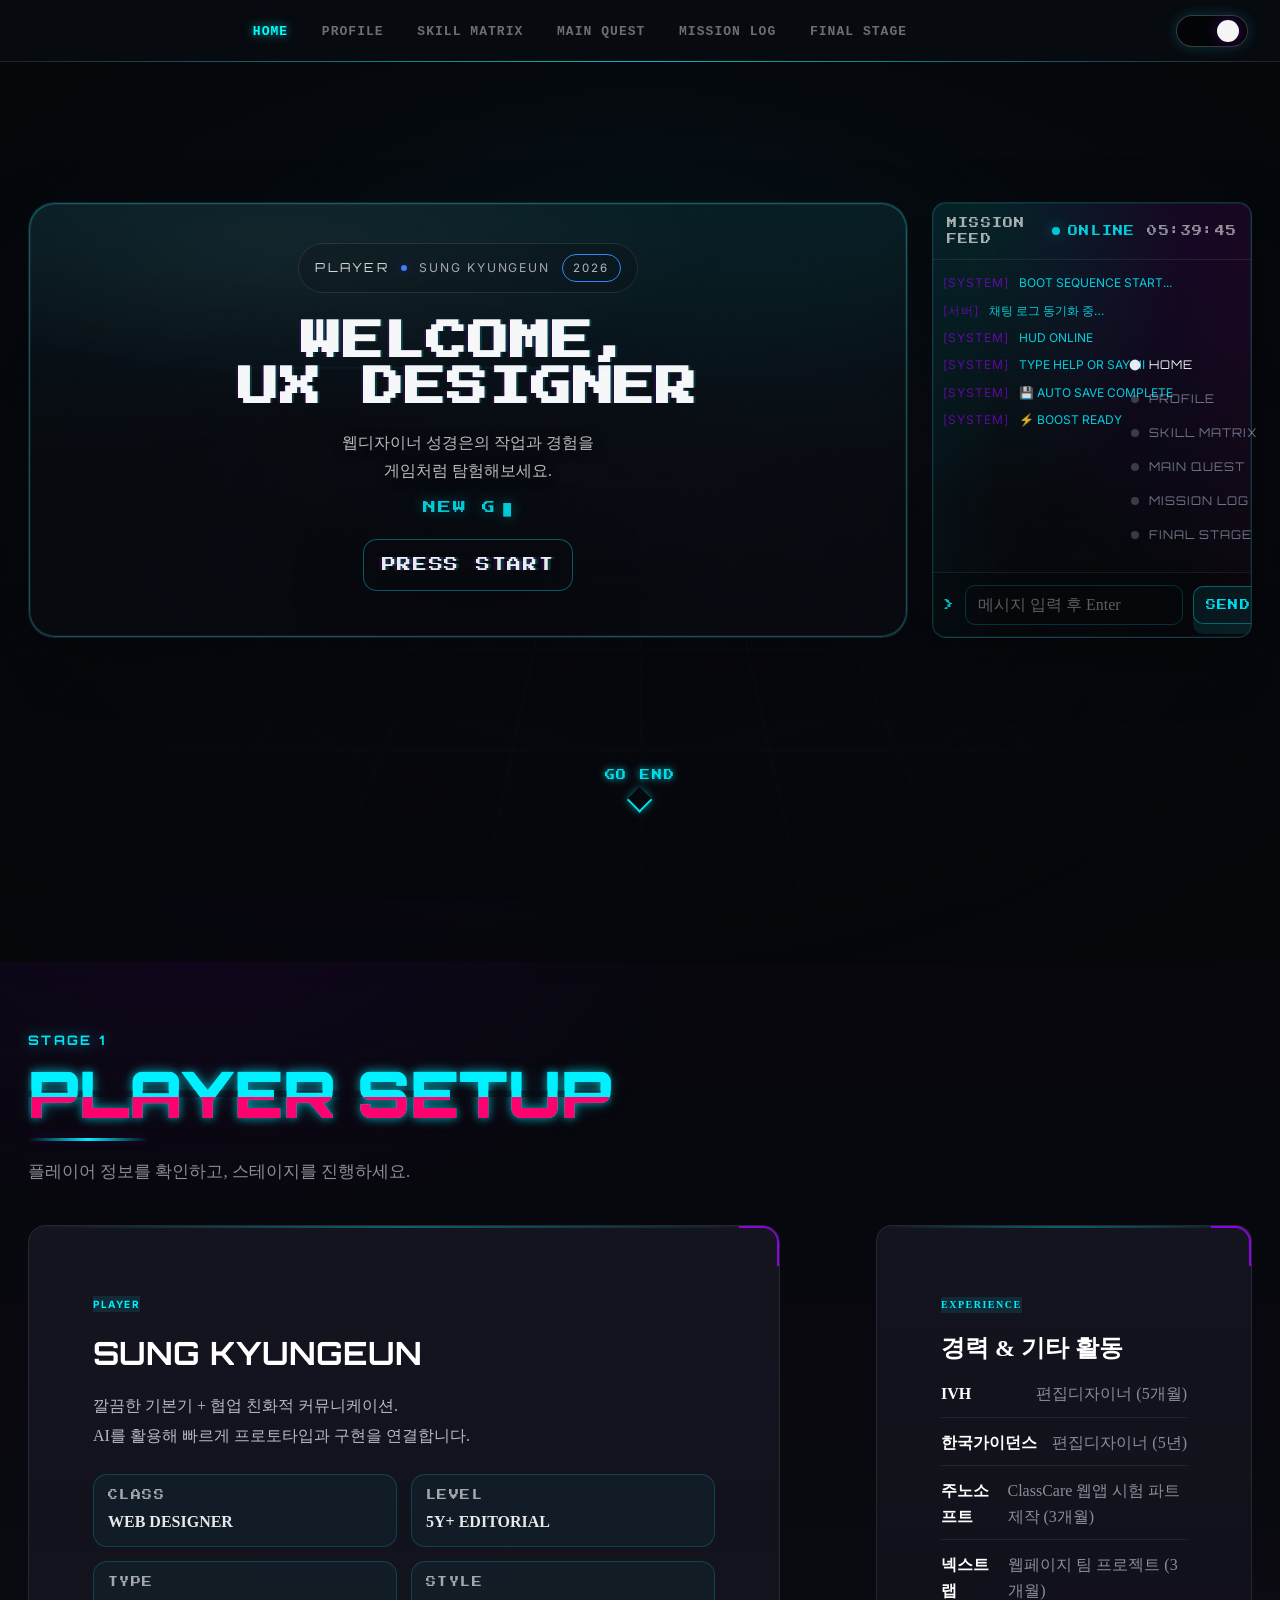
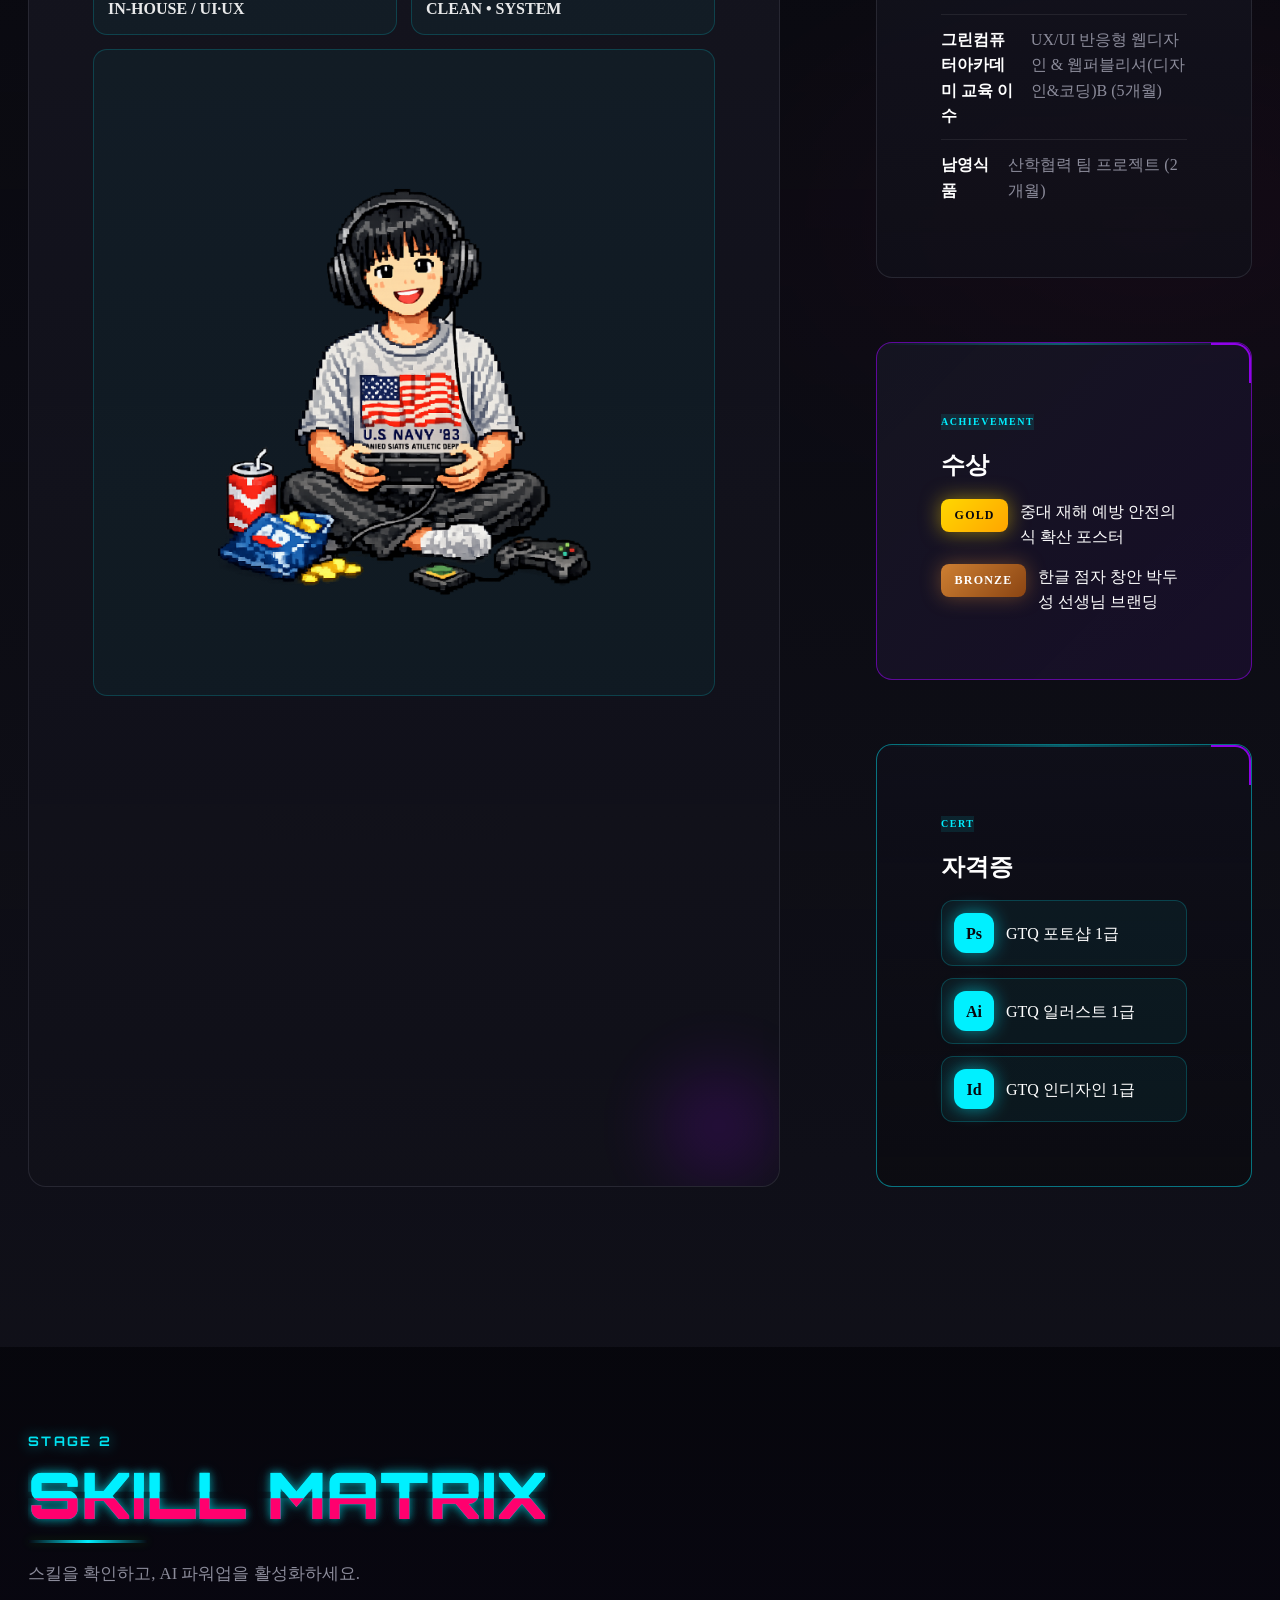
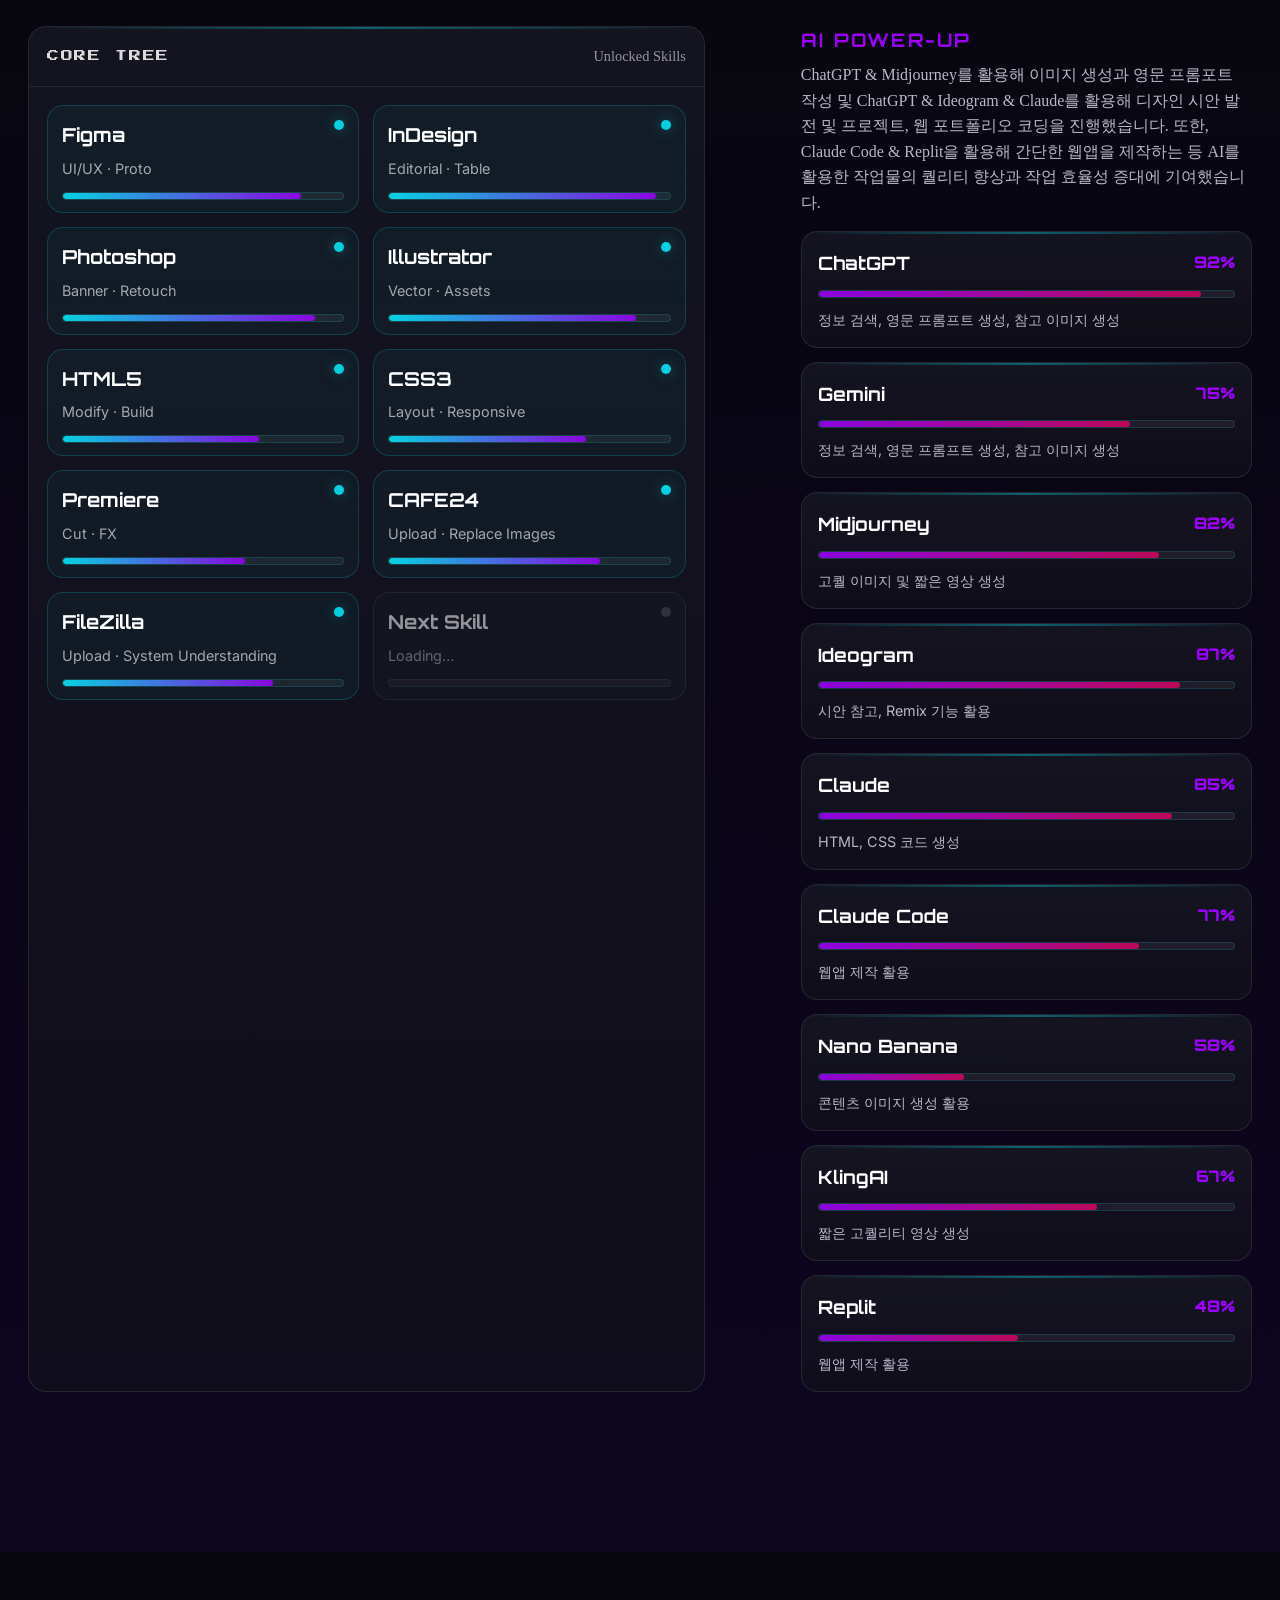
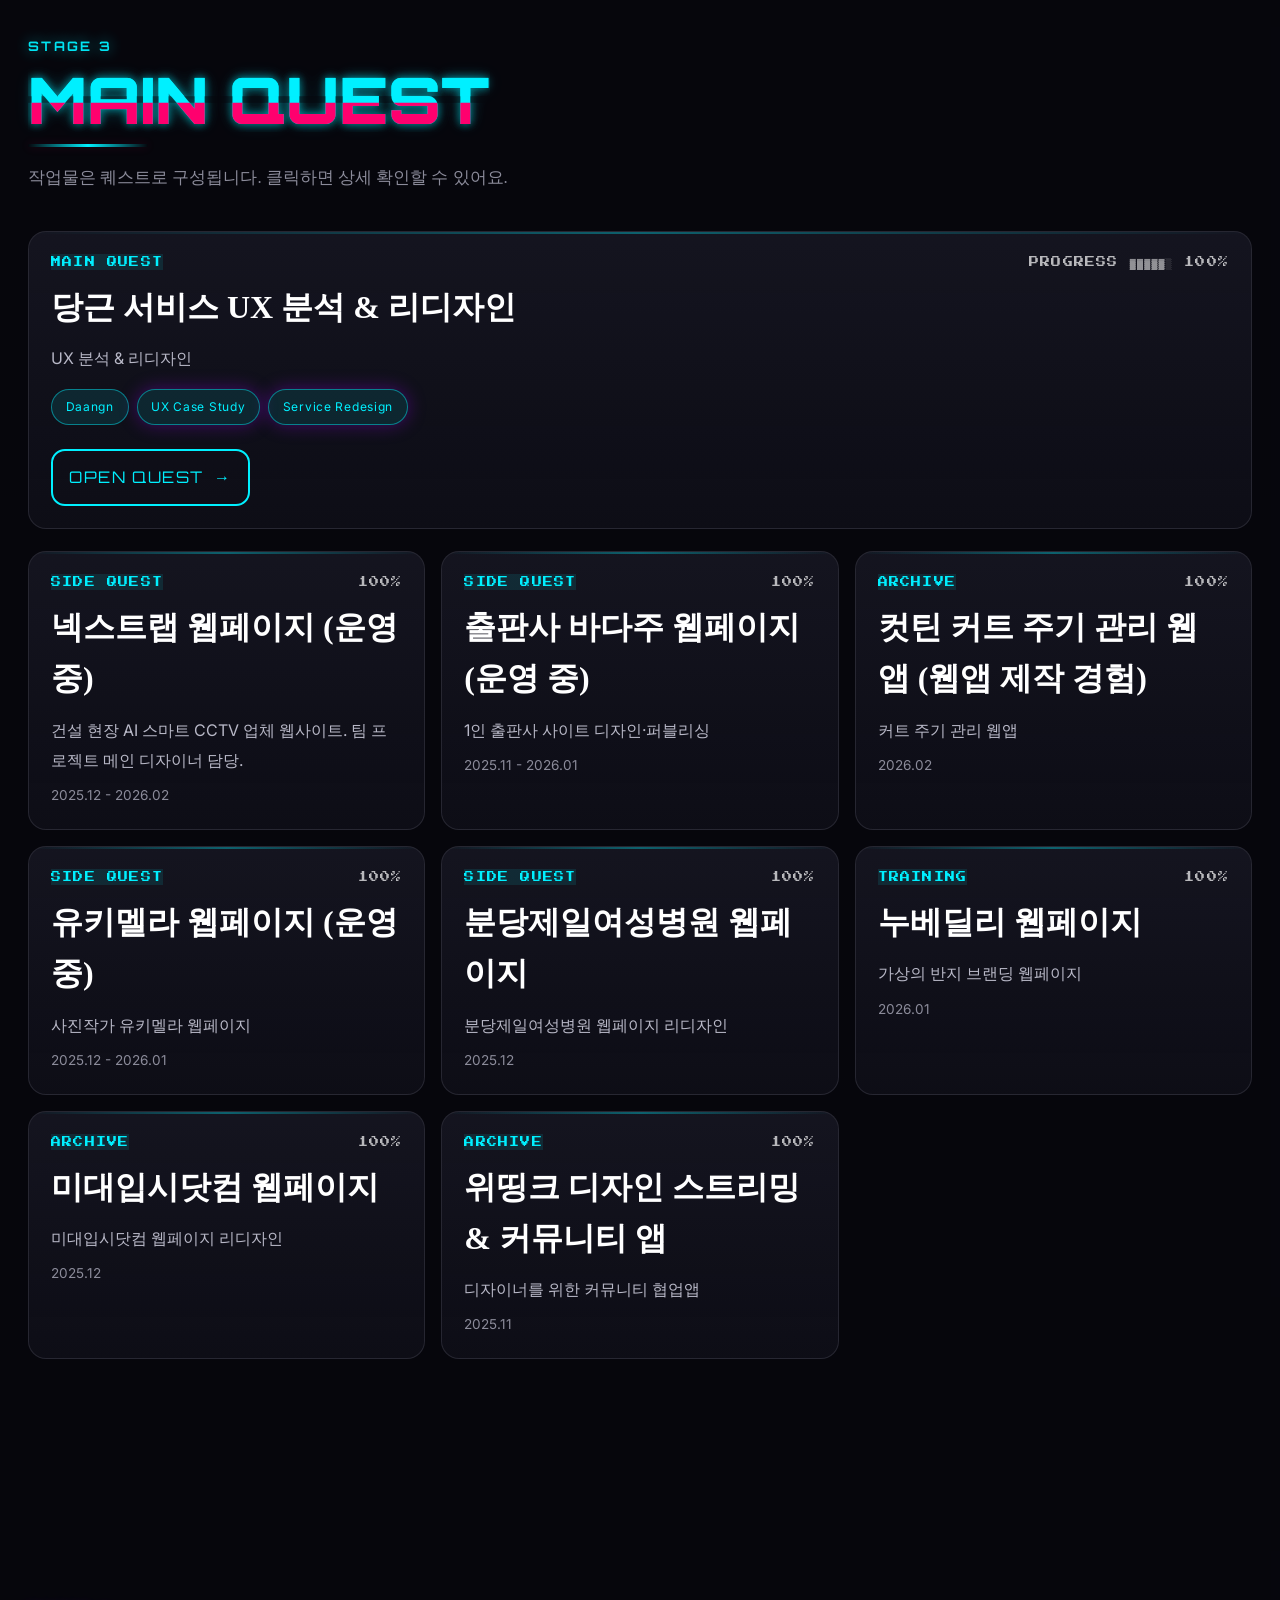
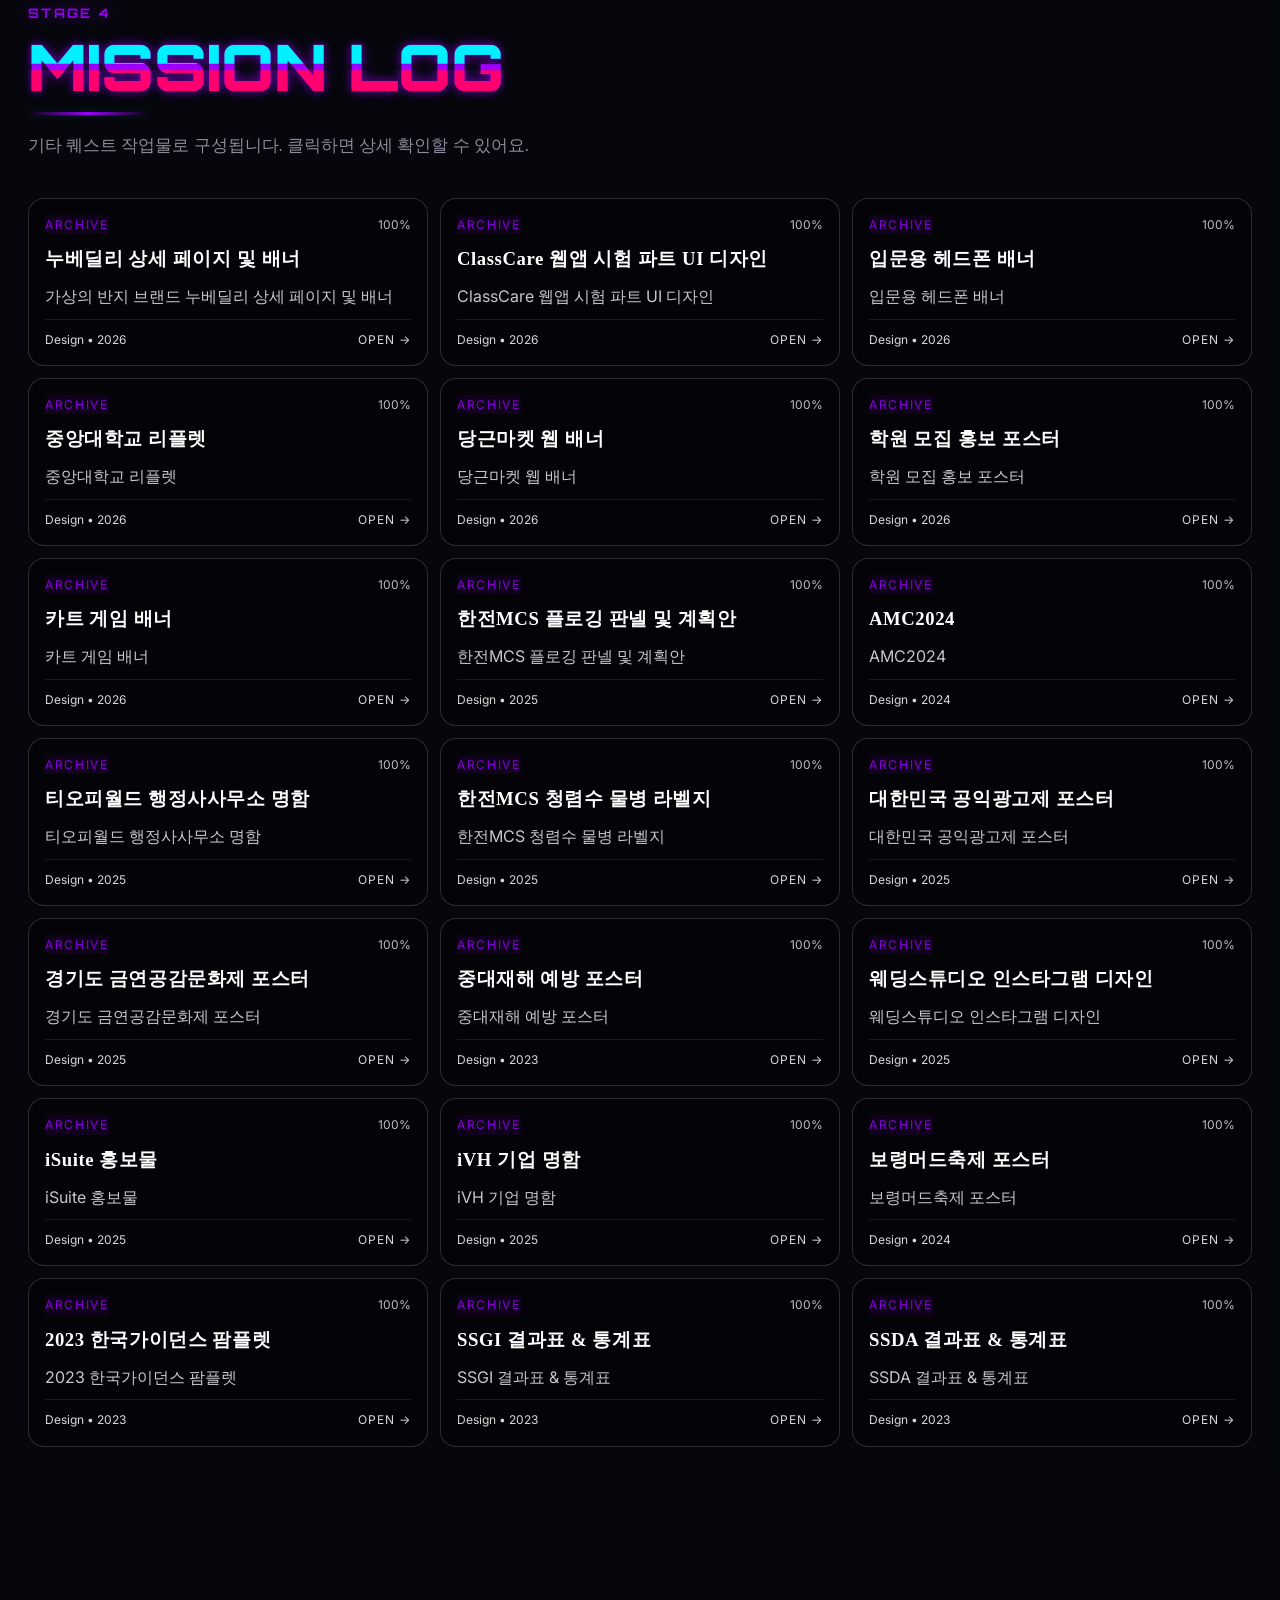
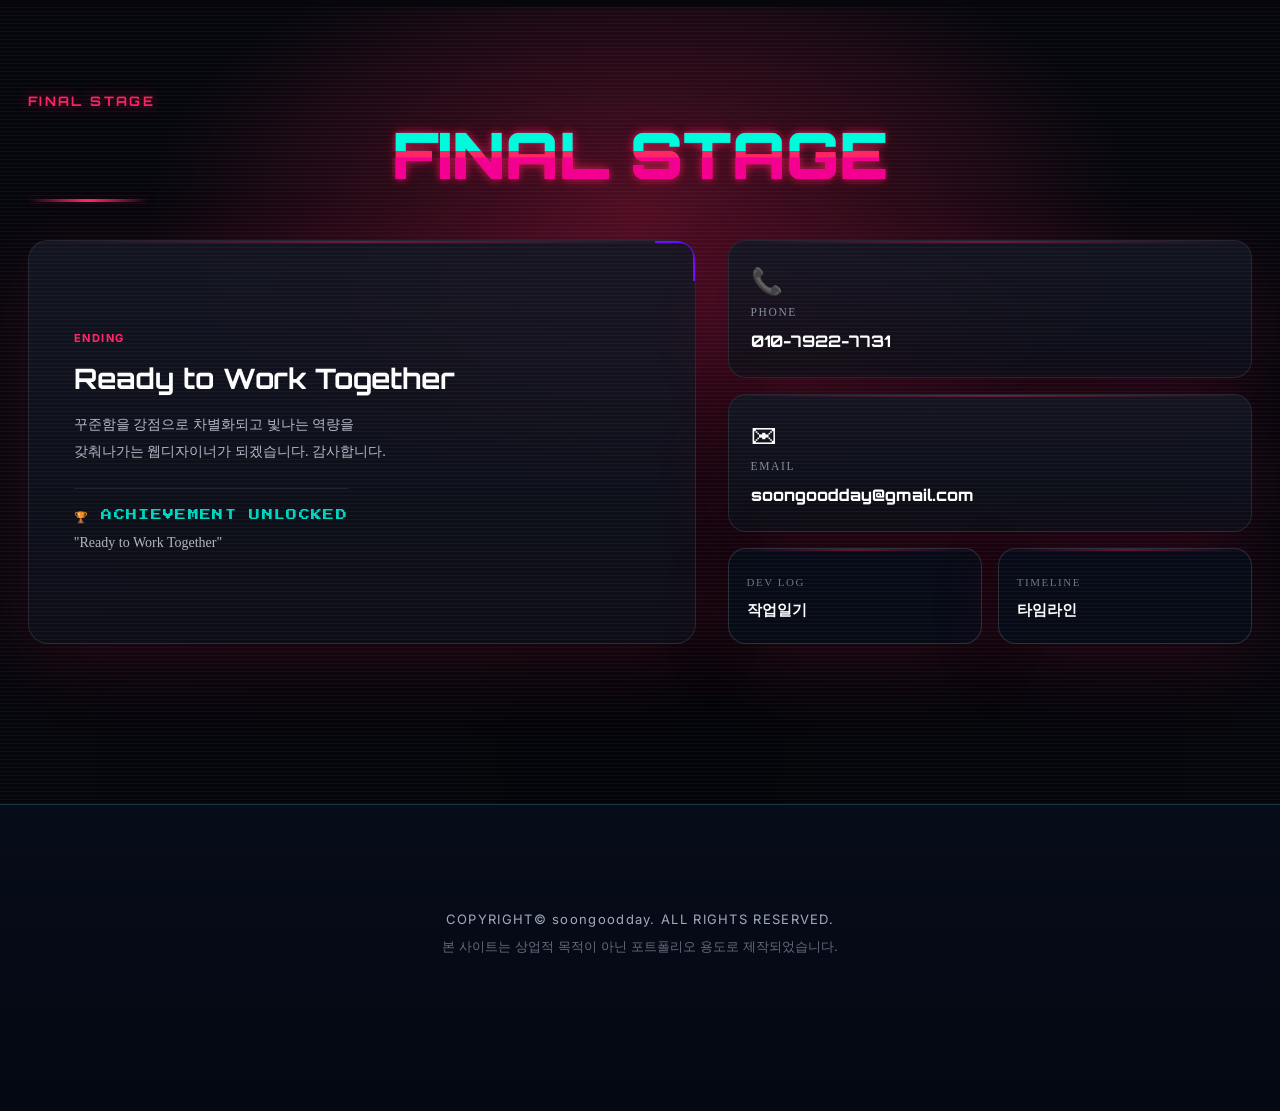
==== index-dark.html @ 9c654f24 "당근" ====
<!DOCTYPE html>
<html lang="ko">

<head>
  <meta charset="UTF-8" />
  <meta name="viewport" content="width=device-width, initial-scale=1.0, maximum-scale=1.0">
  <title>Sung Kyungeun - Portfolio Game</title>

  <link rel="preconnect" href="https://fonts.googleapis.com" />
  <link rel="preconnect" href="https://fonts.gstatic.com" crossorigin />
  <link
    href="https://fonts.googleapis.com/css2?family=Orbitron:wght@400;500;600;700;800;900&family=Inter:wght@300;400;500;600;700;800&display=swap"
    rel="stylesheet" />
  <link href="https://fonts.googleapis.com/css2?family=Press+Start+2P&display=swap" rel="stylesheet" />

  <link rel="stylesheet" href="css/font.css">
  <link rel="stylesheet" href="css/style-dark.css" />
</head>

<body>
  <!-- Parallax Stars (background) -->
  <div class="bg-parallax" aria-hidden="true">
    <span class="bg-layer l1"></span>
    <span class="bg-layer l2"></span>
    <span class="bg-layer l3"></span>
  </div>

  <!-- mouse follower -->
  <div id="fxFollower" aria-hidden="true"><img src="images/mouse_pointer.png"></div>

  <!-- FX Layers -->
  <div class="fx" aria-hidden="true">
    <div class="grid-background">
      <div class="grid-lines"></div>
    </div>
    <div class="fx-noise"></div>
    <div class="fx-cursor-glow" id="cursorGlow"></div>
  </div>

  <header class="header">
    <nav class="main-nav" aria-label="주요 메뉴">

      <div class="nav-container">
        <a class="nav-logo" href="#hero" aria-label="홈으로">
        </a>

        <ul class="nav-menu">
          <!-- ✅ LEFT: HOME~FINAL 묶음 -->
          <li class="nav-links">
            <a href="#hero">HOME</a>
            <a href="#stage1">PROFILE</a>
            <a href="#stage2">SKILL MATRIX</a>
            <a href="#stage3">MAIN QUEST</a>
            <a href="#stage4">MISSION LOG</a>
            <a href="#final">FINAL STAGE</a>
          </li>

          <!-- ✅ RIGHT: 토글 + CTA -->
          <li class="nav-item nav-actions">
            <div class="theme-toggle" id="themeToggleWrap" aria-label="테마 전환">
              <button class="theme-switch" id="themeSwitch" type="button" role="switch" aria-checked="false"
                aria-label="라이트 / 다크 테마 전환">
                <span class="theme-icon theme-icon--sun" aria-hidden="true">☀</span>
                <span class="theme-icon theme-icon--moon" aria-hidden="true">☾</span>
                <span class="theme-thumb" aria-hidden="true"></span>
              </button>
            </div>
          </li>
        </ul>

        <!-- <button class="nav-cta" type="button" id="navCta">START QUEST</button> -->

        <!-- ✅ ADD: hamburger -->
        <button class="nav-burger" type="button" id="navBurger" aria-label="메뉴 열기" aria-expanded="false">
          <span></span><span></span><span></span>
        </button>
      </div>

      <!-- ✅ ADD: mobile panel -->
      <div class="nav-panel" id="navPanel" aria-hidden="true">
        <div class="nav-panel-head">
          <!-- <span class="panel-title">MINIMAP</span> -->
          <!-- <button class="panel-close" type="button" id="navPanelClose" aria-label="메뉴 닫기">×</button> -->
        </div>

        <div class="nav-panel-body">
          <!-- <p class="panel-hint">> TAP TO JUMP</p> -->

          <!-- ✅ ADD: 모바일 패널 액션(토글 + CTA) -->
          <div class="panel-actions" aria-label="빠른 설정">
            <div class="panel-theme">
              <span class="panel-actions-label">THEME</span>

              <!-- ✅ 모바일용 토글(같은 구조, id만 다르게) -->
              <button class="theme-switch" id="themeSwitchMobile" type="button" role="switch" aria-checked="false"
                aria-label="라이트 / 다크 테마 전환">
                <span class="theme-icon theme-icon--sun" aria-hidden="true">☀</span>
                <span class="theme-icon theme-icon--moon" aria-hidden="true">☾</span>
                <span class="theme-thumb" aria-hidden="true"></span>
              </button>
            </div>
          </div>

          <a class="panel-link" href="#hero">HOME</a>
          <a class="panel-link" href="#stage1">PROFILE</a>
          <a class="panel-link" href="#stage2">SKILL MATRIX</a>
          <a class="panel-link" href="#stage3">MAIN QUEST</a>
          <a class="panel-link" href="#stage4">MISSION LOG</a>
          <a class="panel-link panel-final" href="#final">FINAL STAGE</a>
        </div>
      </div>

      <div class="nav-panel-backdrop" id="navPanelBackdrop" aria-hidden="true"></div>

    </nav>
  </header>

  <main>
    <section id="hero" class="hero">

      <!-- ✅ SIDE LAYOUT -->
      <div class="hero-layout">

        <!-- LEFT : MAIN HERO CARD -->
        <div class="hero-container drop-section" data-tilt data-tilt-strength="15">

          <div class="hero-badge badge-sign">
            <span class="sign-name">PLAYER</span>
            <span class="sign-dot"></span>
            <span class="sign-role">SUNG KYUNGEUN</span>
            <span class="sign-year">2026</span>

          </div>

          <h1 class="hero-title">
            <span class="title-row">
              <!-- <span class="title-meta">PORTFOLIO</span> -->
              <span class="title-pixel" data-text="WELCOME,">WELCOME,</span>
            </span>
            <span class="title-row">
              <!-- <span class="title-meta">MODE</span> -->
              <span class="title-pixel" data-text="UX DESIGNER">UX DESIGNER</span>
            </span>
          </h1>

          <p class="hero-description">
            웹디자이너 성경은의 작업과 경험을<br>
            게임처럼 탐험해보세요.
          </p>

          <p class="hero-typing">
            <span id="typingText"></span><span class="typing-caret">█</span>
          </p>

          <div class="hero-cta">
            <button class="press-start" id="pressStartBtn" type="button">
              <span class="ps-text">PRESS START</span>
              <!-- <span class="ps-sub">스테이지 입장</span> -->
            </button>
          </div>
        </div>

        <div class="hero-arena" aria-hidden="true">
          <img src="images/arena.png" alt="" draggable="false" />
        </div>

        <!-- RIGHT : SYSTEM LOG HUD -->
        <div class="hero-hud">

          <div class="hud-top">
            <span class="hud-label">MISSION FEED</span>
            <span class="hud-status"><i class="dot"></i> ONLINE</span>
            <span class="hud-time" id="hudTime">00:00:00</span>
          </div>

          <div class="hud-window">

            <div class="hud-lines" id="hudLines" aria-live="polite">
              <!-- <div class="hud-caret" id="hudCaret" aria-hidden="true"></div> -->
            </div>

            <!-- ✅ NEW MESSAGES 칩 (추가) -->
            <button class="hud-newmsg" id="newMessagesBtn" type="button" aria-label="새 메시지로 이동">
              <span class="hud-newmsg-icon">⬇</span>
              <span class="hud-newmsg-text">NEW MESSAGES</span>
              <span class="hud-newmsg-count" id="newMsgCount">1</span>
            </button>

            <!-- ✅ 입력창 -->
            <form class="hud-input" id="hudForm" autocomplete="off">
              <span class="hud-prompt">></span>
              <input id="hudInput" type="text" placeholder="메시지 입력 후 Enter" />
              <button type="submit" class="hud-send">SEND</button>
            </form>
          </div>
        </div>

        <!-- ✅ Joystick Pixel Object (hero-container 바깥 / hero-layout 안) -->
        <div class="hero-joystick" aria-hidden="true">
          <img src="images/joystick.png" alt="" draggable="false" />
        </div>
      </div>

      <div class="scroll-down">
        <span class="scroll-text">GO END</span>
        <span class="scroll-arrow"></span>
      </div>
    </section>

    <!-- STAGE 1 : CHARACTER SELECT -->
    <section id="stage1" class="stage stage-character">
      <div class="section-number" aria-hidden="true">STAGE 1</div>

      <header class="section-header">
        <h2 class="section-title glitch" data-text="PLAYER SETUP">PLAYER SETUP</h2>
        <div class="title-line"></div>
        <p class="section-subtitle">플레이어 정보를 확인하고, 스테이지를 진행하세요.</p>
      </header>

      <div class="character-layout">
        <article class="character-card drop-section" data-tilt data-tilt-strength="10" data-drop-delay="120">
          <div class="card-corner"></div>
          <span class="card-tag">PLAYER</span>

          <h3 class="card-title">SUNG KYUNGEUN</h3>
          <p class="card-desc">
            깔끔한 기본기 + 협업 친화적 커뮤니케이션.<br />
            AI를 활용해 빠르게 프로토타입과 구현을 연결합니다.
          </p>

          <div class="stat-grid">
            <div class="stat">
              <span class="stat-k">CLASS</span>
              <span class="stat-v">WEB DESIGNER</span>
            </div>
            <div class="stat">
              <span class="stat-k">LEVEL</span>
              <span class="stat-v">5Y+ EDITORIAL</span>
            </div>
            <div class="stat">
              <span class="stat-k">TYPE</span>
              <span class="stat-v">IN-HOUSE / UI·UX</span>
            </div>
            <div class="stat">
              <span class="stat-k">STYLE</span>
              <span class="stat-v">CLEAN • SYSTEM</span>
            </div>
            <div class="stat stat2">
              <img src="images/profile.png" alt="">
            </div>
          </div>

          <div class="card-accent"></div>
        </article>

        <aside class="side-panels">
          <div class="panel drop-section" data-tilt data-tilt-strength="8">
            <div class="card-corner"></div>
            <span class="card-tag">EXPERIENCE</span>
            <h3>경력 & 기타 활동</h3>
            <ul class="list">
              <li><b>IVH</b><span>편집디자이너 (5개월)</span></li>
              <li><b>한국가이던스</b><span>편집디자이너 (5년)</span></li>
              <li><b>주노소프트</b><span>ClassCare 웹앱 시험 파트 제작 (3개월)</span></li>
              <li><b>넥스트랩</b><span>웹페이지 팀 프로젝트 (3개월)</span></li>
              <!-- <li class="total"><b>TOTAL</b><span>5년 5개월</span></li> -->
              <li><b>그린컴퓨터아카데미 교육 이수</b><span>UX/UI 반응형 웹디자인 & 웹퍼블리셔(디자인&코딩)B (5개월)</span></li>
              <li><b>남영식품</b><span>산학협력 팀 프로젝트 (2개월)</span></li>
            </ul>
          </div>

          <div class="panel accent drop-section" data-tilt data-tilt-strength="8">
            <div class="card-corner"></div>
            <span class="card-tag">ACHIEVEMENT</span>
            <h3>수상</h3>
            <ul class="badge-list">
              <li><span class="badge gold">GOLD</span><span>중대 재해 예방 안전의식 확산 포스터</span></li>
              <li><span class="badge bronze">BRONZE</span><span>한글 점자 창안 박두성 선생님 브랜딩</span></li>
            </ul>
          </div>

          <div class="panel dark drop-section" data-tilt data-tilt-strength="8">
            <div class="card-corner"></div>
            <span class="card-tag">CERT</span>
            <h3>자격증</h3>
            <div class="certs">
              <div class="cert"><span class="cert-icon">Ps</span><span>GTQ 포토샵 1급</span></div>
              <div class="cert"><span class="cert-icon">Ai</span><span>GTQ 일러스트 1급</span></div>
              <div class="cert"><span class="cert-icon">Id</span><span>GTQ 인디자인 1급</span></div>
            </div>
          </div>
        </aside>
      </div>
    </section>

    <!-- STAGE 2 : SKILL TREE + AI POWER-UP -->
    <section id="stage2" class="stage stage-skills">
      <div class="section-number" aria-hidden="true">STAGE 2</div>

      <header class="section-header">
        <h2 class="section-title glitch" data-text="SKILL MATRIX">SKILL MATRIX</h2>
        <div class="title-line"></div>
        <p class="section-subtitle">스킬을 확인하고, AI 파워업을 활성화하세요.</p>
      </header>

      <div class="skilltree-layout">
        <div class="tree drop-section" data-tilt data-tilt-strength="8">
          <div class="tree-header">
            <span class="tree-title">CORE TREE</span>
            <span class="tree-sub">Unlocked Skills</span>
          </div>

          <div class="tree-grid">
            <div class="node active" data-skill="85">
              <div class="node-dot"></div>
              <div class="node-body">
                <b>Figma</b>
                <span>UI/UX · Proto</span>
                <div class="bar"><i class="fill" data-skill="85"></i></div>
              </div>
            </div>

            <div class="node active" data-skill="95">
              <div class="node-dot"></div>
              <div class="node-body">
                <b>InDesign</b>
                <span>Editorial · Table</span>
                <div class="bar"><i class="fill" data-skill="95"></i></div>
              </div>
            </div>

            <div class="node active" data-skill="90">
              <div class="node-dot"></div>
              <div class="node-body">
                <b>Photoshop</b>
                <span>Banner · Retouch</span>
                <div class="bar"><i class="fill" data-skill="90"></i></div>
              </div>
            </div>

            <div class="node active" data-skill="88">
              <div class="node-dot"></div>
              <div class="node-body">
                <b>Illustrator</b>
                <span>Vector · Assets</span>
                <div class="bar"><i class="fill" data-skill="88"></i></div>
              </div>
            </div>

            <div class="node active" data-skill="70">
              <div class="node-dot"></div>
              <div class="node-body">
                <b>HTML5</b>
                <span>Modify · Build</span>
                <div class="bar"><i class="fill" data-skill="70"></i></div>
              </div>
            </div>

            <div class="node active" data-skill="70">
              <div class="node-dot"></div>
              <div class="node-body">
                <b>CSS3</b>
                <span>Layout · Responsive</span>
                <div class="bar"><i class="fill" data-skill="70"></i></div>
              </div>
            </div>

            <div class="node active" data-skill="65">
              <div class="node-dot"></div>
              <div class="node-body">
                <b>Premiere</b>
                <span>Cut · FX</span>
                <div class="bar"><i class="fill" data-skill="65"></i></div>
              </div>
            </div>

            <div class="node active" data-skill="75">
              <div class="node-dot"></div>
              <div class="node-body">
                <b>CAFE24</b>
                <span>Upload · Replace Images</span>
                <div class="bar"><i class="fill" data-skill="75"></i></div>
              </div>
            </div>

            <div class="node active" data-skill="75">
              <div class="node-dot"></div>
              <div class="node-body">
                <b>FileZilla</b>
                <span>Upload · System Understanding</span>
                <div class="bar"><i class="fill" data-skill="75"></i></div>
              </div>
            </div>

            <div class="node locked">
              <div class="node-dot"></div>
              <div class="node-body">
                <b>Next Skill</b>
                <span>Loading…</span>
                <div class="bar"><i class="fill" data-skill="0"></i></div>
              </div>
            </div>
          </div>
        </div>

        <div class="powerup">
          <div class="powerup-head">
            <h3 class="powerup-title">AI POWER-UP</h3>
            <p class="powerup-desc">ChatGPT & Midjourney를 활용해 이미지 생성과 영문 프롬포트 작성 및 ChatGPT & Ideogram & Claude를 활용해 디자인
              시안 발전 및 프로젝트, 웹 포트폴리오 코딩을 진행했습니다. 또한, Claude Code & Replit을 활용해 간단한 웹앱을 제작하는 등 AI를 활용한 작업물의 퀄리티 향상과 작업 효율성
              증대에 기여했습니다.</p>
          </div>

          <div class="power-grid">
            <div class="power-card drop-section" data-tilt data-tilt-strength="8">
              <div class="power-top"><b>ChatGPT</b><span class="pct">92%</span></div>
              <div class="bar"><i class="fill ai" data-ai="92"></i></div>
              <p>정보 검색, 영문 프롬프트 생성, 참고 이미지 생성</p>
            </div>

            <div class="power-grid">
              <div class="power-card drop-section" data-tilt data-tilt-strength="8">
                <div class="power-top"><b>Gemini</b><span class="pct">75%</span></div>
                <div class="bar"><i class="fill ai" data-ai="75"></i></div>
                <p>정보 검색, 영문 프롬프트 생성, 참고 이미지 생성</p>
              </div>

              <div class="power-card drop-section" data-tilt data-tilt-strength="8">
                <div class="power-top"><b>Midjourney</b><span class="pct">82%</span></div>
                <div class="bar"><i class="fill ai" data-ai="82"></i></div>
                <p>고퀄 이미지 및 짧은 영상 생성</p>
              </div>

              <div class="power-card drop-section" data-tilt data-tilt-strength="8">
                <div class="power-top"><b>Ideogram</b><span class="pct">87%</span></div>
                <div class="bar"><i class="fill ai" data-ai="87"></i></div>
                <p>시안 참고, Remix 기능 활용</p>
              </div>

              <div class="power-card drop-section" data-tilt data-tilt-strength="8">
                <div class="power-top"><b>Claude</b><span class="pct">85%</span></div>
                <div class="bar"><i class="fill ai" data-ai="85"></i></div>
                <p>HTML, CSS 코드 생성</p>
              </div>

              <div class="power-card drop-section" data-tilt data-tilt-strength="8">
                <div class="power-top"><b>Claude Code</b><span class="pct">77%</span></div>
                <div class="bar"><i class="fill ai" data-ai="77"></i></div>
                <p>웹앱 제작 활용</p>
              </div>

              <div class="power-card drop-section" data-tilt data-tilt-strength="8">
                <div class="power-top"><b>Nano Banana</b><span class="pct">58%</span></div>
                <div class="bar"><i class="fill ai" data-ai="35"></i></div>
                <p>콘텐츠 이미지 생성 활용</p>
              </div>

              <div class="power-card drop-section" data-tilt data-tilt-strength="8">
                <div class="power-top"><b>KlingAI</b><span class="pct">67%</span></div>
                <div class="bar"><i class="fill ai" data-ai="67"></i></div>
                <p>짧은 고퀄리티 영상 생성</p>
              </div>

              <div class="power-card drop-section" data-tilt data-tilt-strength="8">
                <div class="power-top"><b>Replit</b><span class="pct">48%</span></div>
                <div class="bar"><i class="fill ai" data-ai="48"></i></div>
                <p>웹앱 제작 활용</p>
              </div>

            </div>
          </div>
        </div>
    </section>

    <!-- STAGE 3 : QUEST LOG -->
    <section id="stage3" class="stage stage-quests">
      <div class="section-number" aria-hidden="true">STAGE 3</div>

      <header class="section-header">
        <h2 class="section-title glitch" data-text="MAIN QUEST">MAIN QUEST</h2>
        <div class="title-line"></div>
        <p class="section-subtitle">작업물은 퀘스트로 구성됩니다. 클릭하면 상세 확인할 수 있어요.</p>
      </header>

      <div class="quest-layout">
        <article class="quest featured drop-section" data-project="daangn" data-tilt data-tilt-strength="10"
          data-preview="images/daangn_mac_pixel.png">
          <div class="quest-top">
            <span class="quest-type">MAIN QUEST</span>
            <span class="quest-progress">PROGRESS ▓▓▓▓▓░ 100%</span>
          </div>
          <h3 class="quest-title">당근 서비스 UX 분석 & 리디자인</h3>
          <p class="quest-desc">UX 분석 & 리디자인</p>
          <div class="quest-tags">
            <span class="tag">Daangn</span>
            <span class="tag boss">UX Case Study</span>
            <span class="tag boss">Service Redesign</span>
          </div>
          <button class="quest-btn" type="button">
            <span>OPEN QUEST</span><span aria-hidden="true">→</span>
          </button>
        </article>

        <div class="quest-grid">
          <article class="quest drop-section" data-project="nextlab" data-tilt data-tilt-strength="10"
            data-preview="images/nextlab_mac_pixel.png">
            <div class="quest-top"><span class="quest-type">SIDE QUEST</span><span class="quest-progress">100%</span>
            </div>
            <h3 class="quest-title">넥스트랩 웹페이지 (운영 중)</h3>
            <p class="quest-desc">건설 현장 AI 스마트 CCTV 업체 웹사이트. 팀 프로젝트 메인 디자이너 담당.</p>
            <div class="quest-meta">2025.12 - 2026.02</div>
          </article>

          <article class="quest drop-section" data-project="badaju" data-tilt data-tilt-strength="10"
            data-preview="images/badaju_mac_pixel.png">
            <div class="quest-top"><span class="quest-type">SIDE QUEST</span><span class="quest-progress">100%</span>
            </div>
            <h3 class="quest-title">출판사 바다주 웹페이지 (운영 중)</h3>
            <p class="quest-desc">1인 출판사 사이트 디자인·퍼블리싱</p>
            <div class="quest-meta">2025.11 - 2026.01</div>
          </article>

          <article class="quest drop-section" data-project="cutine" data-tilt data-tilt-strength="10"
            data-preview="images/cutine_mobile_pixel.png">
            <div class="quest-top"><span class="quest-type">ARCHIVE</span><span class="quest-progress">100%</span></div>
            <h3 class="quest-title">컷틴 커트 주기 관리 웹앱 (웹앱 제작 경험)</h3>
            <p class="quest-desc">커트 주기 관리 웹앱</p>
            <div class="quest-meta">2026.02</div>
          </article>

          <article class="quest drop-section" data-project="ukymelar" data-tilt data-tilt-strength="10"
            data-preview="images/ukymelar_mac_pixel.png">
            <div class="quest-top"><span class="quest-type">SIDE QUEST</span><span class="quest-progress">100%</span>
            </div>
            <h3 class="quest-title">유키멜라 웹페이지 (운영 중)</h3>
            <p class="quest-desc">사진작가 유키멜라 웹페이지</p>
            <div class="quest-meta">2025.12 - 2026.01</div>
          </article>

          <article class="quest drop-section" data-project="cheil" data-tilt data-tilt-strength="10"
            data-preview="images/cheil_mac_pixel.png">
            <div class="quest-top"><span class="quest-type">SIDE QUEST</span><span class="quest-progress">100%</span>
            </div>
            <h3 class="quest-title">분당제일여성병원 웹페이지</h3>
            <p class="quest-desc">분당제일여성병원 웹페이지 리디자인</p>
            <div class="quest-meta">2025.12</div>
          </article>

          <article class="quest drop-section" data-project="nouvedilie" data-tilt data-tilt-strength="10"
            data-preview="images/nouvedilie_mac_pixel.png">
            <div class="quest-top"><span class="quest-type">TRAINING</span><span class="quest-progress">100%</span>
            </div>
            <h3 class="quest-title">누베딜리 웹페이지</h3>
            <p class="quest-desc">가상의 반지 브랜딩 웹페이지</p>
            <div class="quest-meta">2026.01</div>
          </article>

          <article class="quest drop-section" data-project="art" data-tilt data-tilt-strength="10"
            data-preview="images/art_mac_pixel.png">
            <div class="quest-top"><span class="quest-type">ARCHIVE</span><span class="quest-progress">100%</span></div>
            <h3 class="quest-title">미대입시닷컴 웹페이지</h3>
            <p class="quest-desc">미대입시닷컴 웹페이지 리디자인</p>
            <div class="quest-meta">2025.12</div>
          </article>

          <article class="quest drop-section" data-project="wethink" data-tilt data-tilt-strength="10"
            data-preview="images/wethink_mac_pixel.png">
            <div class="quest-top"><span class="quest-type">ARCHIVE</span><span class="quest-progress">100%</span></div>
            <h3 class="quest-title">위띵크 디자인 스트리밍 & 커뮤니티 앱</h3>
            <p class="quest-desc">디자이너를 위한 커뮤니티 협업앱</p>
            <div class="quest-meta">2025.11</div>
          </article>
        </div>
      </div>
    </section>

    <!-- =========================
     BONUS STAGE / OTHER WORKS
========================= -->
    <section id="stage4" class="stage stage-quests">
      <div class="section-number" aria-hidden="true">STAGE 4</div>

      <header class="section-header">
        <h2 class="section-title glitch" data-text="MISSION LOG">MISSION LOG</h2>
        <div class="title-line"></div>
        <p class="section-subtitle">기타 퀘스트 작업물로 구성됩니다. 클릭하면 상세 확인할 수 있어요.</p>
      </header>

      <!-- ✅ 이 div 추가 (stage3랑 동일한 폭/정렬 기준) -->
      <div class="quest-layout">
        <ul class="ow-grid" id="otherWorksGrid" aria-label="Other works list"></ul>
      </div>
    </section>

    <!-- =========================
     MODAL
========================= -->
    <div class="ow-modal" id="owModal" aria-hidden="true">
      <div class="ow-backdrop" data-ow-close></div>

      <article class="ow-panel" role="dialog" aria-modal="true" aria-labelledby="owTitle">
        <header class="ow-panel-head">
          <p class="ow-badge">ARCHIVE</p>
          <h3 class="ow-panel-title" id="owTitle">TITLE</h3>
          <p class="ow-panel-meta" id="owMeta">TYPE • DATE</p>

          <button class="ow-close" type="button" aria-label="닫기" data-ow-close>×</button>
        </header>

        <div class="ow-panel-body">
          <figure class="ow-preview">
            <img id="owImg" alt="" />
            <div class="ow-thumbs" id="owThumbs"></div>
          </figure>

          <section class="ow-info" aria-label="work details">
            <dl class="ow-dl">
              <div class="ow-row">
                <dt>설명</dt>
                <dd id="owDesc">-</dd>
              </div>
              <div class="ow-row">
                <dt>주제</dt>
                <dd id="owTopic">-</dd>
              </div>
              <div class="ow-row">
                <dt>연령대</dt>
                <dd id="owAge">-</dd>
              </div>
            </dl>

            <div class="ow-actions">
              <a class="ow-link" id="owFigma" target="_blank" rel="noreferrer">FIGMA LINK →</a>
            </div>

            <nav class="ow-nav" aria-label="work navigation">
              <button class="ow-nav-btn" type="button" id="owPrev" aria-label="이전">‹</button>
              <p class="ow-nav-text"><span id="owIndex">1</span> / <span id="owTotal">1</span></p>
              <button class="ow-nav-btn" type="button" id="owNext" aria-label="다음">›</button>
            </nav>
          </section>
        </div>
      </article>
    </div>

    <!-- FINAL -->
    <section id="final" class="stage stage-final">
      <div class="section-number" aria-hidden="true">FINAL STAGE</div>

      <header class="section-header center">
        <h2 class="section-title glitch" data-text="FINAL STAGE">FINAL STAGE</h2>
        <div class="title-line"></div>
      </header>

      <div class="ending">
        <div class="ending-text drop-section" data-tilt data-tilt-strength="10">
          <div class="card-corner"></div>
          <span class="card-tag">ENDING</span>
          <h3>Ready to Work Together</h3>
          <p>
            꾸준함을 강점으로 차별화되고 빛나는 역량을<br />
            갖춰나가는 웹디자이너가 되겠습니다. 감사합니다.
          </p>
          <div class="ending-ach">
            <span class="ach">🏆 ACHIEVEMENT UNLOCKED</span>
            <span class="ach-sub">"Ready to Work Together"</span>
          </div>
        </div>

        <div class="ending-side">
          <a class="contact-card drop-section" href="tel:010-7922-7731" data-tilt data-tilt-strength="10">
            <span class="card-icon">📞</span>
            <span class="card-label">PHONE</span>
            <span class="card-value">010-7922-7731</span>
          </a>

          <a class="contact-card drop-section" href="mailto:soongoodday@gmail.com" data-tilt data-tilt-strength="10">
            <span class="card-icon">✉</span>
            <span class="card-label">EMAIL</span>
            <span class="card-value">soongoodday@gmail.com</span>
          </a>

          <div class="ending-links">
            <a class="ending-link-card drop-section" href="https://soongoodday.tistory.com/" target="_blank"
              rel="noopener noreferrer" data-tilt data-tilt-strength="10">
              <span class="card-label">DEV LOG</span>
              <span class="card-value">작업일기</span>
            </a>

            <a class="ending-link-card drop-section"
              href="https://www.notion.so/_-2c08e9fe2cec80b6957ceee2ea7d17ec?source=copy_link" target="_blank"
              rel="noopener noreferrer" data-tilt data-tilt-strength="10">
              <span class="card-label">TIMELINE</span>
              <span class="card-value">타임라인</span>
            </a>
          </div>
        </div>
      </div>

    </section>
  </main>

  <footer class="footer">
    <div class="footer-content">
      <div class="footer-meta">
        <p class="copyright">COPYRIGHT© soongoodday. ALL RIGHTS RESERVED.</p>
        <p class="notice">본 사이트는 상업적 목적이 아닌 포트폴리오 용도로 제작되었습니다.</p>
      </div>
    </div>
  </footer>

  <button class="back-to-top" aria-label="맨 위로" type="button" id="backToTop">
    <span class="arrow" aria-hidden="true">↑</span>
  </button>

  <!-- QUEST MODAL -->
  <div id="projectModal" class="modal" aria-hidden="true" data-project="">
    <div class="modal-overlay" tabindex="-1"></div>

    <div class="modal-content" role="dialog" aria-modal="true" aria-label="퀘스트 상세">
      <button class="modal-close" type="button" aria-label="닫기">
        <span class="close-line"></span><span class="close-line"></span>
      </button>

      <div class="modal-body">
        <div class="modal-header">
          <h2 class="modal-title"></h2>
          <div class="modal-meta"></div>
        </div>

        <div class="modal-image" aria-hidden="true">
          <img id="modalMainImg" src="" alt="">
        </div>
        <div class="modal-description">
        </div>
        <div class="modal-details"></div>

        <div class="modal-links">
          <a class="modal-link" id="modalFigma" href="" target="_blank" rel="noopener noreferrer">
            FIGMA LINK
          </a>
          <a class="modal-link" id="modalSite" href="" target="_blank" rel="noopener noreferrer">
            SITE LINK
          </a>
        </div>
      </div>
    </div>
  </div>
  <!-- IMAGE LIGHTBOX (Zoom + Pan) -->
  <div class="imglb" id="imgLb" aria-hidden="true">
    <div class="imglb-backdrop" data-lb-close></div>

    <figure class="imglb-figure" role="dialog" aria-modal="true" aria-label="원본 이미지 확대 보기">
      <div class="imglb-toolbar" aria-label="이미지 확대 도구">
        <button class="imglb-btn" type="button" data-lb-zoom-out aria-label="축소">−</button>
        <button class="imglb-btn" type="button" data-lb-zoom-in aria-label="확대">＋</button>
        <button class="imglb-btn" type="button" data-lb-reset aria-label="리셋">RESET</button>
        <span class="imglb-pct" id="imgLbPct">100%</span>
        <button class="imglb-btn imglb-btn-close" type="button" data-lb-close aria-label="닫기">×</button>
      </div>

      <div class="imglb-viewport" id="imgLbViewport" aria-label="이미지 뷰포트">
        <img id="imgLbImg" alt="원본 이미지" draggable="false" />
      </div>

      <p class="imglb-hint">휠: 확대/축소 · 드래그: 이동 · 더블클릭: 확대</p>
    </figure>
  </div>

  <script src="script/main-dark.js"></script>

  <script>
    (() => {
      const isDarkPage =
        location.pathname.includes('index-dark.html') ||
        location.pathname.includes('dark');

      document.documentElement.classList.toggle('is-dark-page', isDarkPage);

      // ✅ 오버레이 생성(1회)
      const wipe = document.createElement('div');
      wipe.className = 'clean-wipe';
      document.body.appendChild(wipe);

      const hud = document.createElement('div');
      hud.className = 'clean-hud';
      hud.innerHTML = `<div class="clean-hud__text">Switching to LIGHT MODE…</div>`;
      document.body.appendChild(hud);

      // ✅ 토글 UI 맞추기
      document.querySelectorAll('.theme-switch').forEach(btn => {
        btn.setAttribute('aria-checked', isDarkPage ? 'true' : 'false');
      });

      // ✅ 클릭 전환 (다크 -> 라이트일 때만 "클린" 효과)
      document.addEventListener('click', (e) => {
        const btn = e.target.closest('.theme-switch');
        if (!btn) return;

        e.preventDefault();
        e.stopPropagation();

        const target = isDarkPage ? 'index.html' : 'index-dark.html';

        // 다크 -> 라이트면 클린 와이프
        if (isDarkPage) {
          if (document.documentElement.classList.contains('to-light')) return;
          document.documentElement.classList.add('to-light');
          setTimeout(() => location.href = target, 420);
        } else {
          location.href = target;
        }
      }, true);
    })();
  </script>



</body>

</html>
---- css/style-dark.css ----
/* ==========================
   FINAL CSS (복붙용)
   - Stage 공통 폭/패딩 통일
   - Hero(비디오 contain) + HUD 1200↓ 숨김
   - 모바일(iOS) 안전영역/100svh 대응
   - OW Modal / Lightbox 포함
========================== */

/* ==========================
   RESET & BASE
========================== */
*{ margin:0; padding:0; box-sizing:border-box; }

:root{
  --neon-blue:#00F0FF;
  --neon-purple:#9D00FF;
  --neon-pink:#FF006E;
  --neon-green:#39FF14;

  --dark-bg:#07070D;
  --dark-surface:#11111A;
  --dark-card:#161622;
  --dark-border:#2A2A35;

  --light-gray:#8B8B9A;
  --lighter-gray:#B8B8C7;
  --white:#FFFFFF;

  --font-display:'Orbitron',sans-serif;
  --font-body:'Inter',sans-serif;
  --font-pixel:'Press Start 2P', monospace;
  --font-pixel-kor:'Mulmaru', monospace;

  --space-xs:.5rem;
  --space-sm:1rem;
  --space-md:2rem;
  --space-lg:4rem;
  --space-xl:6rem;
  --space-xxl:10rem;

  --easing:cubic-bezier(0.22,1,0.36,1);
  --mx:.5;
  --my:.5;
  --scroll:0;

  /* ✅ 전체 섹션 컨테이너 기준(Quest Log 폭 기준으로 통일) */
  --stage-max-width: 1400px;
  --stage-padding-x: clamp(16px, 3vw, 28px);

  --ui-accent: var(--neon-blue);
  --ui-accent-soft: rgba(0,240,255,.18);
}

html{
  scroll-behavior:smooth;
  font-size:16px;
  -webkit-text-size-adjust:100%;
}
body{
  font-family:var(--font-body);
  background:
    radial-gradient(1200px 700px at 50% -10%, rgba(0,240,255,.12), transparent 65%),
    radial-gradient(900px 500px at 15% 10%, rgba(157,0,255,.16), transparent 60%),
    radial-gradient(800px 500px at 90% 20%, rgba(255,0,110,.14), transparent 62%),
    var(--dark-bg);
  color:var(--white);
  line-height:1.6;
  overflow-x:hidden;
}
a{ color:inherit; }
button{ font:inherit; }

@font-face {
    font-family: 'NeoDonggeunmo';
    src: url('https://cdn.jsdelivr.net/gh/projectnoonnu/noonfonts_2001@1.3/NeoDunggeunmo.woff') format('woff');
    font-weight: normal;
    font-display: swap;
}

/* ==========================
   FX
========================== */
.fx{
  position:fixed; inset:0;
  z-index:-3;
  pointer-events:none;
  overflow:hidden;
}
.grid-background{
  position:absolute; inset:0;
  background:
    radial-gradient(1200px 700px at 50% 20%, rgba(0,240,255,.10), transparent 60%),
    linear-gradient(90deg, transparent 0%, rgba(7,7,13,.65) 50%, transparent 100%),
    linear-gradient(0deg, rgba(7,7,13,.85) 0%, #0F0F1A 50%, rgba(7,7,13,.85) 100%);
}
.grid-lines{
  width:100%; height:100%;
  background-image:
    linear-gradient(rgba(42,42,53,0.9) 1px, transparent 1px),
    linear-gradient(90deg, rgba(42,42,53,0.9) 1px, transparent 1px);
  background-size:64px 64px;
  opacity:.12;
  animation:gridMove 34s var(--easing) infinite;
  transform-origin:50% 50%;
  will-change:transform;
}
@keyframes gridMove{
  0%{ transform: perspective(560px) rotateX(62deg) translateZ(0) translateY(0); }
  100%{ transform: perspective(560px) rotateX(62deg) translateZ(26px) translateY(10px); }
}

.fx-noise{
  position:absolute; inset:0;
  opacity:.045;
  mix-blend-mode:overlay;
  background-image:url("data:image/svg+xml,%3Csvg xmlns='http://www.w3.org/2000/svg' width='160' height='160'%3E%3Cfilter id='n'%3E%3CfeTurbulence type='fractalNoise' baseFrequency='.85' numOctaves='3' stitchTiles='stitch'/%3E%3C/filter%3E%3Crect width='160' height='160' filter='url(%23n)' opacity='.6'/%3E%3C/svg%3E");
  background-size:280px 280px;
}

.fx-cursor-glow{
  position:absolute;
  width:460px; height:460px;
  transform:translate(-50%,-50%);
  border-radius:50%;
  background:radial-gradient(circle, rgba(0,240,255,.14) 0%, rgba(157,0,255,.08) 32%, transparent 72%);
  opacity:0;
  transition:opacity .35s ease, transform .12s linear;
  will-change:transform;
}

/* mouse follower */
#fxFollower{
  position:fixed; left:0; top:0;
  z-index:5;
  pointer-events:none;
  filter: drop-shadow(0 0 18px rgba(0,240,255,.35));
  will-change:transform;
}
#fxFollower img{ width:140px; height:auto; }

/* FX는 전부 클릭 막지 않게 */
.fx, .fx *{ pointer-events:none !important; }

/* header */
.header{
  height: auto;
  overflow: visible;
}

/* ==========================
   NAV
========================== */
.main-nav{
  position:fixed;
  top:0; left:0; right:0;
  z-index:1000;
  height: 62px;

  background:rgba(10,10,15,.76);
  backdrop-filter:blur(18px);
  border-bottom:1px solid rgba(42,42,53,.75);
}
.nav-container{
  max-width: 1520px;
  margin: 0 auto;
  padding: 12px 280px; /* ⭐ 고정 170 대신 유동 */
  display: grid;
  grid-template-columns: auto 1fr auto;
  align-items: center;
  column-gap: 24px;
}
.nav-logo{ text-decoration:none; }
.logo-text{
  font-family:var(--font-pixel);
  font-size:1.1rem;
  font-weight:800;
  background:linear-gradient(90deg, var(--neon-blue), var(--neon-purple));
  -webkit-background-clip:text;
  -webkit-text-fill-color:transparent;
  display: none;
}
.nav-menu{ 
  display:flex; 
  list-style:none; 
  gap:var(--space-lg);
  overflow-y: hidden;
}

.nav-menu a{
  font-family: var(--font-pixel-kor), var(--font-body), sans-serif;
  text-decoration:none;
  color:var(--lighter-gray);
  font-size:.8rem;
  font-weight:600;
  letter-spacing:.12em;
  position:relative;
  transition:all .25s ease;
}

.nav-menu a:hover{ color:var(--white); text-shadow:0 0 18px rgba(0,240,255,.35); }

/* 클릭 후 유지되는 상태 */
.nav-menu a.is-active{
  color: var(--neon-blue);
  text-shadow: 0 0 18px rgba(0,240,255,.35);
}

/* 선택된 상태에서 hover해도 유지 */
.nav-menu a.is-active:hover{
  color: var(--neon-blue);
  text-shadow:0 0 18px rgba(0,240,255,.35);
}
.nav-cta{
  padding:10px 16px;
  border-radius:12px;
  background:rgba(10,10,15,.45);
  border:1px solid rgba(0,240,255,.35);
  color:rgba(255,255,255,.92);
  cursor:pointer;
  transition:transform .25s var(--easing), border-color .25s var(--easing), box-shadow .25s var(--easing);
  font-family:var(--font-pixel);
  font-size:12px;
  letter-spacing:.1em;
}
.nav-cta:hover{
  transform:translateY(-2px);
  border-color:rgba(0,240,255,.75);
  box-shadow:0 22px 90px rgba(0,240,255,.12);
}

/* ==========================
   SECTIONS (공통 폭/패딩 통일)
========================== */
section{
  position:relative;
  padding: var(--space-xxl) 0;
}
.section-number{
  position:absolute;
  top:var(--space-xl);
  left:var(--stage-padding-x);
  font-family:var(--font-display);
  font-size:.95rem;
  color:var(--neon-purple);
  font-weight:700;
  letter-spacing:.2em;
  opacity:.9;
}

/* ✅ 공통 컨테이너(섹션 안의 내용 폭 맞추기) */
.section-header,
.character-layout,
.skilltree-layout,
.quest-layout,
.ending{
  width:100%;
  max-width: var(--stage-max-width);
  margin-left:auto;
  margin-right:auto;
  padding-left: var(--stage-padding-x);
  padding-right: var(--stage-padding-x);
}

.section-header{ margin:0 auto var(--space-xl); }
.section-header.center{ text-align:center; }

.section-title{
  font-family:var(--font-display);
  font-size:clamp(2.6rem, 7vw, 5.4rem);
  font-weight:900;
  line-height:1;
  margin-bottom:var(--space-md);
  display:inline-block;
  position:relative;
}
.glitch{ animation:glitchText 5s infinite; }
.glitch::before,.glitch::after{
  content:attr(data-text);
  position:absolute; top:0; left:0;
  width:100%; height:100%;
}
.glitch::before{
  color:var(--neon-blue);
  animation:glitch1 2.5s infinite;
  clip-path:polygon(0 0, 100% 0, 100% 45%, 0 45%);
}
.glitch::after{
  color:var(--neon-pink);
  animation:glitch2 2.5s infinite;
  clip-path:polygon(0 55%, 100% 55%, 100% 100%, 0 100%);
}
@keyframes glitchText{
  0%,90%,100%{ transform:translate(0); }
  20%,60%{ transform:translate(-2px,2px); }
  40%,80%{ transform:translate(2px,-2px); }
}
@keyframes glitch1{ 0%,90%,100%{transform:translate(0);} 20%{transform:translate(-5px,3px);} }
@keyframes glitch2{ 0%,90%,100%{transform:translate(0);} 60%{transform:translate(5px,-3px);} }

.title-line{
  width:120px; height:3px;
  background:linear-gradient(90deg, var(--neon-purple), transparent);
  margin-top:var(--space-md);
}
.section-subtitle{ font-family: 'NeoDonggeunmo'; color:var(--light-gray); font-size:1.05rem; margin-top:var(--space-md); }

/* ==========================
   HERO (FINAL)
========================== */
.hero{
  /* ✅ iOS 주소창 변화 대응 */
  min-height: 100svh;
  display:flex;
  align-items:center;

  /* ✅ NAV 높이만큼 상단 여백 */
  padding:
    calc(var(--space-xxl) + 72px + env(safe-area-inset-top))
    var(--stage-padding-x)
    var(--space-xxl);

  position: relative;
  overflow:hidden;
}

/* background layers */
.hero-bg{ position:absolute; inset:0; z-index:0; pointer-events:none; }
.hero-video{
  position:absolute; inset:0;
  width:100%; height:100%;
  object-fit: contain;            /* ✅ 안 잘리게 */
  object-position:center;
  background:#05070b;
  filter:saturate(1.05) contrast(1.05);
  transform:none;
  z-index:0;
}
.hero-video-overlay{ position:absolute; inset:0; z-index:1;
  background:
    radial-gradient(60% 60% at 50% 40%, rgba(0,0,0,.15), rgba(0,0,0,.75)),
    linear-gradient(to bottom, rgba(0,0,0,.15), rgba(0,0,0,.85));
}
.hero-scanlines{
  position:absolute; inset:0; z-index:2;
  background:repeating-linear-gradient(to bottom, rgba(255,255,255,.045) 0px, rgba(255,255,255,.045) 1px, rgba(0,0,0,0) 3px, rgba(0,0,0,0) 6px);
  opacity:.26;
  mix-blend-mode:overlay;
  pointer-events:none;
  animation:scanMove 8s linear infinite;
}
@keyframes scanMove{ 0%{transform:translateY(0);} 100%{transform:translateY(24px);} }

.hero-glitch{
  position:absolute; inset:0; z-index:3;
  background:linear-gradient(90deg, rgba(0,240,255,.06), transparent 30%, rgba(157,0,255,.05));
  opacity:0;
  mix-blend-mode:screen;
  filter:blur(10px);
  pointer-events:none;
}
.hero.cyber-glitch .hero-glitch{ opacity:.55; }

/* vignette(가독성) */
.hero::before{
  content:'';
  position:absolute;
  inset:0;
  z-index:4;
  background: radial-gradient(ellipse at center,
    rgba(5,7,11,0.18) 0%,
    rgba(5,7,11,0.88) 72%,
    #05070b 100%
  );
  pointer-events:none;
}

/* layout */
.hero-layout{
  position:relative;
  z-index:5;
  width: fit-content; 
  display:grid;
  grid-template-columns: minmax(720px, 900px) 320px;
  gap:32px;
  align-items:start;
  min-height:70vh;
  margin: 0 auto;
}

/* card */
.hero-container{
  position:relative;
  z-index:2;
  width:100%;
  text-align:center;

  border-radius:20px;
  padding:48px 32px;

  background: rgba(5,7,11,.58);
  border:1px solid rgba(255,255,255,.12);
  backdrop-filter:blur(16px);
  box-shadow:0 26px 120px rgba(0,0,0,.35);
  overflow:visible;
  transform:translateZ(0);
}

.hero-container::before{
  content:"";
  position:absolute; inset:0;
  background: radial-gradient(120% 80% at 30% 10%, rgba(255,255,255,.10), transparent 55%);
  pointer-events:none;
}

.hero-badge.badge-sign{
  display:inline-flex;
  align-items:center;
  gap:12px;
  padding:10px 16px;
  border-radius:999px;
  background:rgba(10,10,15,.30);
  border:1px solid rgba(255,255,255,.10);
  backdrop-filter:blur(16px);
  margin-bottom:26px;
}
.sign-name{ font-family:var(--font-display); letter-spacing:.18em; font-size:.78rem; color:rgba(255,255,255,.82); }
.sign-dot{
  width:6px; height:6px;
  border-radius:50%;
  background:#3b82f6;
  box-shadow:0 0 14px rgba(157,0,255,.45);
}
.sign-role{ font-size:.76rem; letter-spacing:.16em; color:rgba(255,255,255,.62); }
.sign-year{
  font-size:.72rem;
  letter-spacing:.18em;
  padding:4px 10px;
  border-radius:999px;
  border:1px solid #3b82f6;
  color:rgba(255,255,255,.70);
}

.hero-title{ position:relative; margin-bottom:26px; }
.hero-title::after{
  content:"";
  position:absolute;
  left:10%; right:10%;
  top:52%;
  height:2px;
  background:linear-gradient(90deg, transparent, rgba(0,240,255,.35), transparent);
  opacity:.18;
  filter:blur(.2px);
  pointer-events:none;
}
.hero-title .title-row{
  display:flex;
  align-items:baseline;
  justify-content:center;
  gap:clamp(10px, 1.6vw, 18px);
}
.hero-title .title-pixel{
  font-family:var(--font-pixel);
  font-size:clamp(1.9rem, 4.6vw, 4.3rem);
  line-height:1.22;
  letter-spacing:.02em;
  color:rgba(255,255,255,.96);
  text-shadow:2px 0 rgba(0,240,255,.18), -2px 0 rgba(157,0,255,.16);
  position:relative;
}
.hero-title .title-pixel::before,
.hero-title .title-pixel::after{
  content:attr(data-text);
  position:absolute;
  inset:0;
  opacity:0;
  pointer-events:none;
}
.hero-title .title-pixel::before{ transform:translate(2px,-1px); color:rgba(0,240,255,.85); }
.hero-title .title-pixel::after{ transform:translate(-2px,1px); color:rgba(157,0,255,.80); }
.hero-title .title-pixel.glitch-on::before,
.hero-title .title-pixel.glitch-on::after{
  opacity:1;
  animation:miniGlitch .9s steps(3,end) 1;
}
@keyframes miniGlitch{
  0%{ clip-path: inset(0 0 78% 0); transform: translate(2px,-1px); }
  18%{ clip-path: inset(10% 0 55% 0); transform: translate(4px,-2px); }
  38%{ clip-path: inset(40% 0 25% 0); transform: translate(-3px,2px); }
  62%{ clip-path: inset(55% 0 10% 0); transform: translate(3px,1px); }
  100%{ clip-path: inset(78% 0 0 0); transform: translate(-2px,1px); }
}

.hero-description{
  font-family: 'NeoDonggeunmo';
  font-size:1.05rem;
  line-height:1.9;
  max-width:640px;
  margin:0 auto 18px;
  color:rgba(255,255,255,.72);
  text-shadow:0 2px 12px rgba(0,0,0,.55);
}

.hero-typing{
  margin-top:18px;
  text-align:center;
  font-family:var(--font-pixel);
  font-size:13px;
  letter-spacing:.14em;
  color:rgba(0,240,255,.85);
  text-shadow:0 0 14px rgba(0,240,255,.35);
}
.typing-caret{ margin-left:6px; animation:caretBlink .8s steps(2,end) infinite; }
@keyframes caretBlink{ 0%,49%{opacity:1;} 50%,100%{opacity:0;} }

/* PRESS START */
.hero-cta{ display:flex; justify-content:center; margin:26px 0 10px; }
.press-start{
  position:relative;
  border:1px solid rgba(0,240,255,.35);
  background:rgba(10,10,15,.45);
  backdrop-filter:blur(14px);
  border-radius:14px;
  padding:14px 18px;
  cursor:pointer;
  overflow:hidden;
  box-shadow:0 18px 70px rgba(0,0,0,.35);
  transition:transform .25s var(--easing), border-color .25s var(--easing), box-shadow .25s var(--easing);
}
.press-start:hover{
  transform:translateY(-3px);
  border-color:rgba(0,240,255,.75);
  box-shadow:0 22px 90px rgba(0,240,255,.12);
}
.press-start.is-pressed{ transform:translateY(1px) scale(.99); }
.press-start:active{ transform:translateY(1px) scale(.98); }
.press-start::before{
  content:"";
  position:absolute; inset:-2px;
  background: repeating-linear-gradient(
    to bottom,
    rgba(255,255,255,.06) 0px,
    rgba(255,255,255,.06) 1px,
    transparent 3px,
    transparent 6px
  );
  opacity:.08;
  pointer-events:none;
}
.press-start::after{
  content:"";
  position:absolute; inset:0;
  background:linear-gradient(110deg, transparent 0%, rgba(255,255,255,.12) 35%, rgba(0,240,255,.18) 45%, transparent 55%);
  transform:translateX(-120%) skewX(-18deg);
  opacity:.65;
  animation:pressSweep 2.8s var(--easing) infinite;
  pointer-events:none;
}
@keyframes pressSweep{
  0%{ transform:translateX(-120%) skewX(-18deg); opacity:0; }
  15%{ opacity:.65; }
  100%{ transform:translateX(220%) skewX(-18deg); opacity:0; }
}
.ps-text{
  display:block;
  font-family:var(--font-pixel);
  font-size:14px;
  letter-spacing:.12em;
  color:rgba(255,255,255,.92);
  text-shadow:3px 0 rgba(0,240,255,.18), -3px 0 rgba(157,0,255,.16);
}

/* HUD */
.hero-hud{
  position:relative;
  width:320px;
  max-width:100%;
  overflow:hidden;
  height: min(560px, 72vh);
  display:flex;
  flex-direction:column;
  pointer-events:auto !important;

  border-radius:14px;
  border:1px solid rgba(0,240,255,.22);
  background:
    radial-gradient(120% 140% at 20% 0%, rgba(0,240,255,.10), transparent 50%),
    radial-gradient(120% 140% at 80% 10%, rgba(157,0,255,.10), transparent 55%),
    rgba(8,10,14,.55);

  box-shadow:
    0 30px 120px rgba(0,0,0,.55),
    inset 0 0 0 1px rgba(255,255,255,.06),
    inset 0 0 40px rgba(0,240,255,.06);

  transform: perspective(900px) rotateY(-2.5deg) rotateX(1.2deg);
}
.hero-hud::before{
  content:"";
  position:absolute; inset:0;
  pointer-events:none;
  background: repeating-linear-gradient(
    to bottom,
    rgba(255,255,255,.05) 0px,
    rgba(255,255,255,.05) 1px,
    transparent 3px,
    transparent 6px
  );
  opacity:.10;
  animation:hudScan 7s linear infinite;
}
@keyframes hudScan{ 0%{transform:translateY(0);} 100%{transform:translateY(24px);} }
.hero-hud::after{
  content:"";
  position:absolute; inset:0;
  pointer-events:none;
  mix-blend-mode:screen;
  background: linear-gradient(90deg,
    rgba(0,240,255,.10), transparent 20%,
    transparent 80%, rgba(255,0,110,.08)
  );
  opacity:.35;
}

/* HUD top */
.hud-top{
  display:flex;
  align-items:center;
  justify-content:space-between;
  gap:12px;
  padding:12px 14px;
  border-bottom:1px solid rgba(255,255,255,.08);
  font-family:var(--font-pixel);
  font-size:10px;
  letter-spacing:.12em;
  position:relative;
  z-index:1;
}
.hud-label{ color:rgba(255,255,255,.65); }
.hud-status{ color:rgba(0,240,255,.85); display:flex; align-items:center; gap:8px; }
.hud-status .dot{
  width:8px; height:8px; border-radius:50%;
  background:rgba(0,240,255,.9);
  box-shadow:0 0 14px rgba(0,240,255,.5);
  animation:hudBlink 1.6s ease-in-out infinite;
}
@keyframes hudBlink{ 0%,100%{opacity:1;} 50%{opacity:.28;} }
.hud-time{ color:rgba(255,255,255,.55); }

/* HUD window: logs + input */
.hero-hud .hud-window{
  display:flex;
  flex-direction:column;
  min-height:0;
  overflow:hidden;
  position:relative;
  z-index:1;
}
.hero-hud .hud-lines{
  min-height:0;
  overflow-y:auto;
  padding:14px 10px 70px;
  display:flex;
  flex-direction:column;
  gap:10px;
  pointer-events:auto !important;
}
.hero-hud .hud-lines::-webkit-scrollbar{ width:6px; }
.hero-hud .hud-lines::-webkit-scrollbar-thumb{
  background:rgba(0,240,255,.25);
  border-radius:999px;
}
.hero-hud .hud-line{
  display:flex;
  gap:10px;
  white-space:normal;
  font-size:12px;
  line-height:1.45;
  color:rgba(255,255,255,.62);
}
.hud-tag{ color:rgba(157,0,255,.78); letter-spacing:.08em; opacity:.75; }
.hud-accent{ color:rgba(0,240,255,.85); }

.hud-line.is-alert{
  padding:8px 10px;
  border-radius:12px;
  background:rgba(157,0,255,.10);
  border:1px solid rgba(157,0,255,.35);
  box-shadow:0 0 26px rgba(157,0,255,.10);
}

/* input */
.hud-input{
  display:flex;
  align-items:center;
  gap:10px;
  padding:12px 10px;
  border-top:1px solid rgba(255,255,255,.08);
  background:rgba(0,0,0,.18);
  pointer-events:auto !important;
  box-sizing: border-box;
}

/* HUD: sticky input (logs scroll, input stays) */
.hero-hud .hud-input{
  position:sticky;
  bottom:0;
  z-index:2;
  padding-bottom: calc(12px + env(safe-area-inset-bottom));
}

/* iOS: prevent input zoom */
#hudInput{ font-family: 'NeoDonggeunmo'; font-size:16px; }

/* HUD: hide legacy progress UI (if any) */
.hero-hud .hud-progress{ display:none !important; }

.hud-prompt{
  font-family:var(--font-pixel);
  font-size:12px;
  color:rgba(0,240,255,.85);
  opacity:.9;
}
#hudInput{
  flex:1;
  background:transparent;
  border:1px solid rgba(0,240,255,.18);
  border-radius:10px;
  padding:10px 12px;
  color:rgba(255,255,255,.9);
  outline:none;
}
#hudInput::placeholder{ color:rgba(255,255,255,.35); }
.hud-send{
  border:1px solid rgba(0,240,255,.35);
  background:rgba(0,240,255,.08);
  color:rgba(0,240,255,.9);
  padding:10px 12px;
  border-radius:10px;
  cursor:pointer;
  font-family:var(--font-pixel);
  font-size:10px;
  letter-spacing:.12em;
  box-shadow:0 10px 0 rgba(0,240,255,.10);
  transform:translateY(0);
}
.hud-send:hover{
  border-color:rgba(0,240,255,.55);
  box-shadow:0 0 18px rgba(0,240,255,.12);
}
.hud-send:active{
  transform:translateY(2px);
  box-shadow:0 6px 0 rgba(0,240,255,.08);
}

.npc-cursor{ display:inline-block; margin-left:2px; animation:npcBlink .9s steps(1) infinite; }
@keyframes npcBlink{ 50%{opacity:0;} }

/* ==========================
   COMMON CARDS
========================== */
[data-tilt]{ transform-style:preserve-3d; will-change:transform; }
.card-corner{
  position:absolute; top:0; right:0;
  width:40px; height:40px;
  border-top:2px solid var(--neon-purple);
  border-right:2px solid var(--neon-purple);
  border-radius:0 16px 0 0;
  opacity:.9;
}
.card-tag{
  display:inline-block;
  font-size:.625rem;
  letter-spacing:.15em;
  color:var(--neon-purple);
  margin-bottom:var(--space-sm);
  font-weight:700;
}

/* ==========================
   STAGE 1: CHARACTER
========================== */
.stage-character{ background:linear-gradient(180deg, rgba(7,7,13,.55) 0%, rgba(17,17,26,.95) 100%); }

.character-layout{
  display:grid;
  grid-template-columns: 2fr 1fr;
  gap:var(--space-xl);
}
.character-card{
  position:relative;
  padding:var(--space-lg);
  border-radius:18px;
  border:1px solid rgba(42,42,53,.9);
  background:linear-gradient(180deg, rgba(22,22,34,.92), rgba(17,17,26,.72));
  overflow:hidden;
}
.card-title{ font-family:var(--font-display); font-size:2rem; margin-bottom:12px; }
.card-desc{ font-family: 'NeoDonggeunmo'; color:var(--lighter-gray); line-height:1.9; margin-bottom:22px; }

.stat-grid{
  display:grid;
  grid-template-columns:1fr 1fr;
  gap:14px;
}
.stat,
.stat2{
  padding:12px 14px;
  border-radius:14px;
  border:1px solid rgba(0,240,255,.18);
  background:rgba(0,240,255,.04);
}
.stat2{
  display:flex;
  justify-content:center;
  align-items:center;
  grid-column:1 / -1;
}
.stat2 img{ width:70%; height:auto; }

.stat-k{
  display:block;
  font-family:var(--font-pixel);
  font-size:10px;
  letter-spacing:.14em;
  color:rgba(255,255,255,.62);
}
.stat-v{
  font-family: 'NeoDonggeunmo';
  display:block;
  margin-top:6px;
  font-weight:700;
  color:rgba(255,255,255,.90);
}
.card-accent{
  position:absolute;
  bottom:-40px; right:-40px;
  width:200px; height:200px;
  background:radial-gradient(circle, rgba(157,0,255,.55), transparent 65%);
  filter:blur(26px);
  opacity:.35;
}

.side-panels{ font-family: 'NeoDonggeunmo'; display:flex; flex-direction:column; gap:var(--space-lg); }
.panel{
  position:relative;
  padding:var(--space-lg);
  border-radius:16px;
  border:1px solid rgba(42,42,53,.9);
  background:linear-gradient(180deg, rgba(22,22,34,.92), rgba(17,17,26,.72));
}
.panel h3{ font-family: 'NeoDonggeunmo'; font-size:1.5rem; margin-bottom:14px; }
.panel.accent{
  border-color:rgba(157,0,255,.55);
  background:linear-gradient(135deg, rgba(22,22,34,.92), rgba(26,15,46,.80));
}
.panel.dark{
  border-color:rgba(0,240,255,.45);
  background:linear-gradient(180deg, rgba(15,15,26,.92), rgba(10,10,15,.65));
}
.list{ list-style:none; display:flex; flex-direction:column; gap:12px; }
.list li{
  display:flex; justify-content:space-between; gap:12px;
  padding-bottom:10px;
  border-bottom:1px solid rgba(255,255,255,.08);
}
.list li:last-child{ border-bottom:none; }
.list li.total b{ color:var(--neon-green); }
.list span{ color:var(--light-gray); }

.badge-list{ list-style:none; display:flex; flex-direction:column; gap:14px; }
.badge-list li{ display:flex; gap:12px; align-items:flex-start; }
.badge{
  padding:.45rem .85rem;
  border-radius:8px;
  font-size:.75rem;
  font-weight:900;
  letter-spacing:.1em;
  white-space:nowrap;
}
.badge.gold{ background:linear-gradient(135deg,#FFD700,#FFA500); color:var(--dark-bg); box-shadow:0 0 20px rgba(255,215,0,.5); }
.badge.bronze{ background:linear-gradient(135deg,#CD7F32,#8B4513); color:var(--white); box-shadow:0 0 20px rgba(205,127,50,.45); }

.certs{ display:flex; flex-direction:column; gap:12px; }
.cert{
  display:flex; align-items:center; gap:12px;
  padding:12px;
  border-radius:12px;
  border:1px solid rgba(0,240,255,.2);
  background:rgba(0,240,255,.05);
}
.cert-icon{
  width:40px; height:40px;
  display:flex; align-items:center; justify-content:center;
  border-radius:12px;
  background:var(--neon-blue);
  color:var(--dark-bg);
  font-weight:900;
  box-shadow:0 0 18px rgba(0,240,255,.55);
}

/* ==========================
   STAGE 2: SKILL TREE
========================== */
.stage-skills{ background:linear-gradient(180deg, rgba(7,7,13,.65) 0%, rgba(15,5,34,.95) 100%); }

.skilltree-layout{
  display:grid;
  grid-template-columns: 1.2fr .8fr;
  gap:var(--space-xl);
}

.tree{
  border-radius:18px;
  border:1px solid rgba(42,42,53,.9);
  background:linear-gradient(180deg, rgba(22,22,34,.92), rgba(17,17,26,.72));
  overflow:hidden;
}
.tree-header{
  display:flex; align-items:center; justify-content:space-between;
  padding:18px;
  border-bottom:1px solid rgba(255,255,255,.08);
}
.tree-title{
  font-family:var(--font-pixel);
  font-size:12px;
  letter-spacing:.14em;
  color:rgba(255,255,255,.85);
}
.tree-sub{ font-family: 'NeoDonggeunmo'; color:rgba(255,255,255,.55); font-size:.9rem; }

.tree-grid{
  padding:18px;
  display:grid;
  grid-template-columns:1fr 1fr;
  gap:14px;
}
.node{
  position:relative;
  border-radius:16px;
  border:1px solid rgba(0,240,255,.18);
  background:rgba(0,240,255,.04);
  padding:14px 14px 12px;
  overflow:hidden;
}
.node.locked{
  opacity:.55;
  filter:saturate(.6);
  border-color:rgba(255,255,255,.12);
}
.node-dot{
  width:10px; height:10px;
  border-radius:50%;
  background:rgba(0,240,255,.85);
  box-shadow:0 0 14px rgba(0,240,255,.35);
  position:absolute; top:14px; right:14px;
}
.node.locked .node-dot{ background:rgba(255,255,255,.22); box-shadow:none; }

.node-body b{ font-family:var(--font-display); font-size:1.2rem; }
.node-body span{
  display:block;
  margin-top:6px;
  color:rgba(255,255,255,.62);
  font-size:.9rem;
}
.bar{
  margin-top:12px;
  height:8px;
  border-radius:999px;
  background:rgba(255,255,255,.06);
  border:1px solid rgba(0,240,255,.14);
  overflow:hidden;
}
.fill{
  display:block;
  height:100%;
  width:0%;
  background:linear-gradient(90deg, rgba(0,240,255,.85), rgba(157,0,255,.85));
  border-radius:999px;
  transition:width 1.2s var(--easing);
  box-shadow:0 0 18px rgba(0,240,255,.22);
}
.fill.ai{
  background:linear-gradient(90deg, rgba(157,0,255,.85), rgba(255,0,110,.70));
  box-shadow:0 0 18px rgba(157,0,255,.22);
}

.powerup-head{ margin-bottom:16px; }
.powerup-title{
  font-family:var(--font-display);
  letter-spacing:.12em;
  color:var(--neon-purple);
  margin-bottom:6px;
}
.powerup-desc{ font-family: 'NeoDonggeunmo'; color:var(--lighter-gray); }
.power-grid{ display:grid; grid-template-columns:1fr; gap:14px; }
.power-card{
  border-radius:16px;
  border:1px solid rgba(42,42,53,.9);
  background:linear-gradient(180deg, rgba(22,22,34,.92), rgba(17,17,26,.72));
  padding:16px;
}
.power-top{ display:flex; justify-content:space-between; align-items:center; margin-bottom:12px; }
.power-top b{ font-family:var(--font-display); font-size:1.15rem; }
.pct{ font-family:var(--font-display); color:var(--neon-purple); font-weight:900; }
.power-card p{ margin-top:10px; color:var(--lighter-gray); font-size:.9rem; }

/* ==========================
   STAGE 3/4: QUEST LOG
========================== */
.stage-quests{ background:rgba(7,7,13,.65); }

.quest{
  position:relative;
  border-radius:18px;
  border:1px solid rgba(42,42,53,.9);
  background:linear-gradient(180deg, rgba(22,22,34,.92), rgba(17,17,26,.72));
  padding:22px;
  overflow:hidden;
  cursor:pointer;
  transition:transform .25s var(--easing), border-color .25s var(--easing), box-shadow .25s var(--easing);
}
.quest:hover{
  border-color:rgba(0,240,255,.75);
  transform:translateY(-6px);
  box-shadow:0 20px 60px rgba(0,240,255,.18);
}
.quest-top{
  display:flex;
  justify-content:space-between;
  gap:12px;
  font-family:var(--font-pixel);
  font-size:10px;
  letter-spacing:.12em;
  color:rgba(255,255,255,.70);
  margin-bottom:12px;
}
.quest-title{ font-family: 'NeoDonggeunmo'; font-size:2rem; margin-bottom:10px; }
.quest-desc{ color:var(--lighter-gray); line-height:1.9; }

.quest-tags{ display:flex; flex-wrap:wrap; gap:8px; margin:16px 0; }
.tag{
  padding:.45rem .85rem;
  border-radius:999px;
  font-size:.75rem;
  letter-spacing:.06em;
  color:var(--neon-blue);
  border:1px solid rgba(0,240,255,.30);
  background:rgba(0,240,255,.10);
}
.tag.boss{
  color:var(--white);
  border-color:rgba(157,0,255,.85);
  background:rgba(157,0,255,.85);
  box-shadow:0 0 18px rgba(157,0,255,.35);
}
.quest-btn{
  display:inline-flex;
  align-items:center;
  gap:10px;
  margin-top:8px;
  padding:14px 16px;
  border-radius:14px;
  background:transparent;
  border:2px solid var(--neon-blue);
  color:var(--neon-blue);
  cursor:pointer;
  font-family:var(--font-display);
  letter-spacing:.1em;
  transition:all .25s var(--easing);
}
.quest-btn:hover{
  background:var(--neon-blue);
  color:var(--dark-bg);
  box-shadow:0 0 34px rgba(0,240,255,.75);
  transform:translateX(5px);
}
.quest.featured{ margin-bottom:22px; }
.quest-grid{
  display:grid;
  grid-template-columns:repeat(auto-fit, minmax(320px,1fr));
  gap:16px;
  margin-top:16px;
}
.quest-meta{ margin-top:10px; color:var(--light-gray); font-size:.85rem; }

/* ==========================
   FINAL
========================== */
.stage-final{ background:rgba(7,7,13,.65); }
.ending{
  display:grid;
  grid-template-columns: 1fr 1fr;
  gap:var(--space-xl);
  align-items:start;
}
.ending-text{
  position:relative;
  padding:var(--space-lg);
  border-radius:18px;
  border:1px solid rgba(42,42,53,.9);
  background:linear-gradient(180deg, rgba(22,22,34,.92), rgba(17,17,26,.72));
}
.ending-text h3{ font-family:var(--font-display); font-size:2rem; margin-bottom:12px; }
.ending-text p{ font-family: 'NeoDonggeunmo'; color:var(--lighter-gray); line-height:1.9; }

.ending-ach{ margin-top:18px; padding-top:18px; border-top:1px solid rgba(255,255,255,.08); }
.ach{
  display:block;
  font-family:var(--font-pixel);
  font-size:12px;
  letter-spacing:.12em;
  color:rgba(0,240,255,.85);
}
.ach-sub{ font-family: 'NeoDonggeunmo'; display:block; margin-top:8px; color:rgba(255,255,255,.70); }

.ending-cards{ display:grid; grid-template-columns:1fr; gap:16px; }
.contact-card{
  border-radius:16px;
  border:1px solid rgba(42,42,53,.9);
  background:linear-gradient(180deg, rgba(22,22,34,.92), rgba(17,17,26,.72));
  padding:18px;
  text-decoration:none;
  display:flex;
  flex-direction:column;
  gap:8px;
  transition:transform .25s var(--easing), border-color .25s var(--easing), box-shadow .25s var(--easing);
}
.contact-card:hover{
  border-color:rgba(0,240,255,.75);
  transform:translateY(-6px);
  box-shadow:0 20px 60px rgba(0,240,255,.18);
}
.card-icon{ font-size:2rem; }
.card-label{ font-family: 'NeoDonggeunmo'; font-size:.75rem; letter-spacing:.15em; color:var(--light-gray); }
.card-value{ font-family:var(--font-display); font-size:1.2rem; font-weight:800; }

/* ==========================
   FOOTER + TOP
========================== */
.footer{
  padding:var(--space-lg) var(--stage-padding-x);
  background:rgba(7,7,13,.85);
  border-top:1px solid rgba(42,42,53,.85);
  text-align:center;
  position:relative;
}
.footer-content{
  max-width: var(--stage-max-width);
  margin:0 auto;
}
.copyright{ font-size:.75rem; letter-spacing:.1em; color:var(--light-gray); margin-bottom:var(--space-xs); }
.notice{ font-size:.75rem; color:var(--light-gray); opacity:.6; }

.back-to-top{
  position:fixed;
  bottom:calc(var(--space-lg) + env(safe-area-inset-bottom));
  right:calc(var(--space-md) + env(safe-area-inset-right));
  width:50px; height:50px;
  background:rgba(22,22,34,.92);
  border:2px solid rgba(0,240,255,.85);
  border-radius:50%;
  color:var(--neon-blue);
  font-size:1.5rem;
  cursor:pointer;
  opacity:0;
  visibility:hidden;
  transition:all .3s var(--easing);
  z-index:999;
}
.back-to-top.visible{ opacity:1; visibility:visible; }
.back-to-top:hover{
  background:rgba(0,240,255,.95);
  color:var(--dark-bg);
  box-shadow:0 0 30px rgba(0,240,255,.8);
  transform:translateY(-5px);
}

/* ==========================
   BASE MODAL (기존)
========================== */
.modal{ display:none; position:fixed; inset:0; z-index:2000; align-items:center; justify-content:center; }
.modal.active{ display:flex; }
.modal-overlay{ position:absolute; inset:0; background:rgba(10,10,15,.92); backdrop-filter:blur(20px); }
.modal-content{
  position:relative;
  background:linear-gradient(180deg, rgba(22,22,34,.96), rgba(17,17,26,.78));
  border:1px solid rgba(42,42,53,.9);
  max-width:1000px;
  width:90%;
  max-height:90vh;
  overflow-y:auto;
  border-radius:18px;
  z-index:2001;
  box-shadow:0 26px 120px rgba(0,0,0,.55);
}
.modal-close{
  position:absolute;
  top:18px; right:18px;
  width:40px; height:40px;
  background:transparent;
  border:2px solid rgba(255,0,110,.85);
  border-radius:50%;
  cursor:pointer;
  transition:all .3s var(--easing);
  z-index:2002;
}
.modal-close:hover{
  background:rgba(255,0,110,.95);
  box-shadow:0 0 22px rgba(255,0,110,.75);
  transform:rotate(90deg);
}
.close-line{
  position:absolute; top:50%; left:50%;
  width:20px; height:2px;
  background:rgba(255,0,110,.95);
}
.close-line:first-child{ transform:translate(-50%,-50%) rotate(45deg); }
.close-line:last-child{ transform:translate(-50%,-50%) rotate(-45deg); }

.modal-body{ padding:28px; }
.modal-title{ font-family: 'NeoDonggeunmo'; font-size:2.2rem; margin-bottom:12px; }
.modal-meta{ color:var(--lighter-gray); margin-bottom:18px; }
.modal-description{ font-size:1.05rem; line-height:1.9; color:var(--lighter-gray); margin-bottom:18px; }
.modal-details{ padding-top:18px; border-top:1px solid rgba(42,42,53,.85); }
.modal-image{ width:100%; display:flex; justify-content:center; }
.modal-image img{ max-width:100%; height:auto; border-radius:14px; border:1px solid rgba(42,42,53,.75); }

/* =========================
   BONUS STAGE / OTHER WORKS
========================= */
.ow-grid{
  list-style:none;
  padding:0;
  margin:18px 0 0;
  display:grid;
  gap:12px;
  grid-template-columns:repeat(auto-fit, minmax(340px, 1fr));
  align-items:start;
}
.ow-card{
  border:1px solid rgba(255,255,255,.16);
  border-radius:16px;
  background:rgba(0,0,0,.28);
  overflow:hidden;
  display:flex;
  flex-direction:column;
  transition:transform .15s ease, border-color .15s ease, background .15s ease;
}
.ow-card:hover{
  transform:translateY(-2px);
  border-color:rgba(255,255,255,.28);
  background:rgba(0,0,0,.38);
}
.ow-card-btn{
  all:unset;
  cursor:pointer;
  display:flex;
  flex-direction:column;
  gap:10px;
  padding:16px;
}
.ow-top{ display:flex; align-items:center; justify-content:space-between; gap:10px; }
.ow-tag{ font-size:12px; letter-spacing:.14em; opacity:.85; }
.ow-status{ font-size:12px; opacity:.75; white-space:nowrap; }
.ow-title{ font-family: 'NeoDonggeunmo'; margin:0; letter-spacing:.03em; }
.ow-desc{
  margin:0;
  opacity:.78;
  line-height:1.55;
  display:-webkit-box;
  -webkit-line-clamp:2;
  -webkit-box-orient:vertical;
  overflow:hidden;
}
.ow-footer{
  margin-top:auto;
  padding-top:10px;
  border-top:1px solid rgba(255,255,255,.10);
  display:flex;
  align-items:center;
  justify-content:space-between;
  gap:10px;
  opacity:.85;
  font-size:12px;
}
.ow-meta, .ow-open{ white-space:nowrap; }
.ow-open{ letter-spacing:.08em; }



/* =========================
   IMAGE LIGHTBOX (Zoom + Pan)
========================= */
.imglb{
  position:fixed;
  inset:0;
  display:none;
  z-index:10000;
}
.imglb.is-open{ display:block; }

.imglb-backdrop{
  position:absolute;
  inset:0;
  background:rgba(0,0,0,.82);
  z-index:1;
}

.imglb-figure{
  position:relative;
  z-index:2;
  width:min(1200px, calc(100% - 24px));
  height:min(92vh, 900px);
  margin:4vh auto 0;
  border:1px solid rgba(255,255,255,.14);
  border-radius:18px;
  background:rgba(8,10,14,.92);
  overflow:hidden;
}

.imglb-toolbar{
  position:absolute;
  top:10px; left:10px; right:10px;
  display:flex;
  align-items:center;
  gap:8px;
  z-index:2;
}
.imglb-btn{
  height:40px;
  padding:0 12px;
  border-radius:12px;
  border:1px solid rgba(255,255,255,.18);
  background:rgba(0,0,0,.35);
  color:rgba(255,255,255,.92);
  cursor:pointer;
  user-select:none;
}
.imglb-btn:hover{
  border-color:rgba(0,240,255,.55);
  box-shadow:0 0 18px rgba(0,240,255,.12);
}
.imglb-btn-close{
  margin-left:auto;
  width:44px;
  padding:0;
  font-size:22px;
}
.imglb-pct{
  font-family:var(--font-pixel, monospace);
  font-size:12px;
  letter-spacing:.1em;
  opacity:.85;
  margin-left:4px;
}
.imglb-viewport{
  position:absolute;
  inset:0;
  padding:56px 0 28px;
  overflow:hidden;
  cursor:grab;
  touch-action:none;
}
.imglb-viewport.is-dragging{ cursor:grabbing; }
.imglb-viewport img{
  position:absolute;
  left:0; top:0;
  transform-origin:0 0;
  will-change:transform;
  user-select:none;
  -webkit-user-drag:none;
  max-width:none;
  max-height:none;
}
.imglb-hint{
  position:absolute;
  left:14px;
  bottom:10px;
  margin:0;
  font-size:12px;
  opacity:.7;
  z-index:2;
}





/* =========================
   HUD: NEW MESSAGES CHIP
   - 네 HTML 구조(hud-window) 기준
   - 입력창 위에 떠서 HUD 무드 유지
========================= */

/* hud-window 기준 배치 */
.hero-hud .hud-window{
  position:relative;
  overflow:hidden; /* 기존 유지 */
}

/* 칩이 입력창을 가리지 않도록 hud-lines에 패딩 */
.hero-hud .hud-lines{
  padding-bottom:12px; /* NEW MESSAGES 칩 + 여유 */
}

/* NEW MESSAGES 버튼 */
.hud-newmsg{
  position:absolute;
  left:50%;
  bottom:64px; /* hud-input 위로 띄우기 */
  transform:translateX(-50%) translateY(8px);
  z-index:6;

  display:inline-flex;
  align-items:center;
  gap:10px;

  padding:10px 14px;
  border-radius:14px;

  border:1px solid rgba(0,240,255,.38);
  background:rgba(5,7,11,.72);
  box-shadow:
    0 18px 60px rgba(0,0,0,.45),
    0 0 0 1px rgba(255,255,255,.06) inset,
    0 0 22px rgba(0,240,255,.10);

  font-family:var(--font-pixel);
  font-size:11px;
  letter-spacing:.14em;
  color:rgba(0,240,255,.92);

  cursor:pointer;
  user-select:none;
  -webkit-tap-highlight-color:transparent;

  /* 기본은 숨김 */
  opacity:0;
  visibility:hidden;
  pointer-events:none;

  transition:
    opacity .18s ease,
    transform .18s ease,
    box-shadow .18s ease,
    border-color .18s ease;
}

/* 보이기(JS에서 class 토글) */
.hud-newmsg.is-show{
  opacity:1;
  visibility:visible;
  pointer-events:auto;
  transform:translateX(-50%) translateY(0);
}

/* 스캔라인 */
.hud-newmsg::before{
  content:"";
  position:absolute;
  inset:-1px;
  border-radius:inherit;
  background:repeating-linear-gradient(
    to bottom,
    rgba(255,255,255,.06) 0px,
    rgba(255,255,255,.06) 1px,
    transparent 3px,
    transparent 6px
  );
  opacity:.10;
  pointer-events:none;
}

/* 네온 블룸 */
.hud-newmsg::after{
  content:"";
  position:absolute;
  inset:-2px;
  border-radius:inherit;
  background:linear-gradient(90deg,
    rgba(0,240,255,.22),
    rgba(157,0,255,.14),
    rgba(255,0,110,.10)
  );
  filter:blur(14px);
  opacity:.35;
  pointer-events:none;
}

/* hover/active */
.hud-newmsg:hover{
  border-color:rgba(0,240,255,.70);
  box-shadow:
    0 22px 80px rgba(0,240,255,.10),
    0 0 0 1px rgba(255,255,255,.08) inset;
}
.hud-newmsg:active{
  transform:translateX(-50%) translateY(1px) scale(.99);
}

/* 아이콘 */
.hud-newmsg-icon{
  width:22px;
  height:22px;
  display:grid;
  place-items:center;
  border-radius:10px;
  background:rgba(0,240,255,.10);
  border:1px solid rgba(0,240,255,.28);
  color:rgba(0,240,255,.95);
  box-shadow:0 0 16px rgba(0,240,255,.12);
  animation:newMsgBounce 1.2s ease-in-out infinite;
}
@keyframes newMsgBounce{
  0%,100%{ transform:translateY(0); opacity:.95; }
  50%{ transform:translateY(2px); opacity:.75; }
}

/* 텍스트 */
.hud-newmsg-text{
  text-shadow:0 0 14px rgba(0,240,255,.20);
}

/* 카운트 */
.hud-newmsg-count{
  min-width:22px;
  height:22px;
  display:inline-grid;
  place-items:center;
  padding:0 6px;
  border-radius:999px;

  border:1px solid rgba(157,0,255,.55);
  background:rgba(157,0,255,.22);
  color:rgba(255,255,255,.92);
  font-family:var(--font-display);
  font-size:12px;
  letter-spacing:.06em;
  box-shadow:0 0 18px rgba(157,0,255,.15);
}

/* =========================================
   OW MODAL UI (REWORK + RESPONSIVE)
   - 중앙정렬/안잘림/헤더 고정/본문만 스크롤
   - 데스크탑 2컬럼, 모바일 1컬럼
========================================= */

/* overlay */
.ow-modal{
  position:fixed;
  inset:0;
  z-index:9999;
  display:none;
  align-items:center;
  justify-content:center;

  padding:
    calc(14px + env(safe-area-inset-top))
    calc(14px + env(safe-area-inset-right))
    calc(14px + env(safe-area-inset-bottom))
    calc(14px + env(safe-area-inset-left));
}
.ow-modal.is-open{ display:flex; }

.ow-backdrop{
  position:absolute;
  inset:0;
  background:rgba(0,0,0,.70);
  backdrop-filter: blur(10px);
}

/* panel */
.ow-panel{
  position:relative;
  z-index:2;

  width:min(1040px, 100%);
  max-height: min(92svh, 900px);

  display:flex;
  flex-direction:column;

  border-radius:18px;
  border:1px solid rgba(255,255,255,.14);
  background:rgba(8,10,14,.92);
  box-shadow:0 30px 120px rgba(0,0,0,.55);
  overflow:hidden;
}

/* header */
.ow-panel-head{
  flex:0 0 auto;
  padding:16px 16px 14px;
  border-bottom:1px solid rgba(255,255,255,.10);

  background:
    radial-gradient(120% 140% at 20% 0%, rgba(0,240,255,.10), transparent 50%),
    radial-gradient(120% 140% at 80% 10%, rgba(157,0,255,.10), transparent 55%),
    rgba(8,10,14,.78);
  backdrop-filter: blur(12px);
}

.ow-badge{
  display:inline-block;
  margin:0 0 8px;
  font-size:11px;
  letter-spacing:.18em;
  opacity:.85;
  color:rgba(0,240,255,.85);
  font-family:var(--font-pixel);
}

.ow-panel-title{
  margin:0 0 6px;
  font-family:var(--font-display);
  letter-spacing:.02em;
  font-size: clamp(20px, 3vw, 28px);
}

.ow-panel-meta{
  margin:0;
  opacity:.7;
  font-size:13px;
}

.ow-close{
  position:absolute;
  right:12px;
  top:12px;
  width:42px;
  height:42px;
  border-radius:14px;
  border:1px solid rgba(255,255,255,.14);
  background:rgba(0,0,0,.28);
  color:rgba(255,255,255,.92);
  font-size:22px;
  cursor:pointer;
  transition:transform .2s ease, border-color .2s ease, box-shadow .2s ease;
}
.ow-close:hover{
  transform:translateY(-1px);
  border-color:rgba(0,240,255,.55);
  box-shadow:0 0 20px rgba(0,240,255,.14);
}

/* body (only body scrolls) */
.ow-panel-body{
  flex:1 1 auto;
  min-height:0;
  overflow:auto;
  -webkit-overflow-scrolling:touch;

  display:grid;
  grid-template-columns: 1.25fr .9fr;
  gap:14px;

  padding:14px 16px 16px;
}

/* preview */
.ow-preview{
  margin:0;
  border-radius:14px;
  border:1px solid rgba(255,255,255,.12);
  background:rgba(0,0,0,.28);
  overflow:hidden;

  display:flex;
  flex-direction:column;
  min-height:0;
}

.ow-preview img{
  width:100%;
  height:auto;
  max-height: min(54svh, 560px);
  object-fit:contain;
  display:block;
  background:rgba(0,0,0,.20);
  cursor:zoom-in;
}

/* thumbs */
.ow-thumbs{
  display:flex;
  gap:8px;
  padding:10px;
  border-top:1px solid rgba(255,255,255,.10);
  overflow-x:auto;
  -webkit-overflow-scrolling:touch;
}
.ow-thumb{
  width:64px;
  height:64px;
  border-radius:10px;
  border:1px solid rgba(255,255,255,.14);
  overflow:hidden;
  cursor:pointer;
  opacity:.7;
  flex:0 0 auto;
  background:rgba(0,0,0,.22);
}
.ow-thumb img{ width:100%; height:100%; object-fit:cover; display:block; }
.ow-thumb.active{
  opacity:1;
  border-color:rgba(0,240,255,.65);
  box-shadow:0 0 0 1px rgba(0,240,255,.25) inset;
}

/* info */
.ow-info{
  align-self:start;
  position:sticky;
  top:12px;

  border-radius:14px;
  border:1px solid rgba(255,255,255,.12);
  background:rgba(0,0,0,.22);
  padding:14px;
}

.ow-dl{ margin:0; display:grid; gap:12px; }
.ow-row dt{
  font-size:11px;
  letter-spacing:.14em;
  opacity:.75;
  margin-bottom:5px;
  font-family:var(--font-pixel);
}
.ow-row dd{
  margin:0;
  opacity:.92;
  line-height:1.65;
  font-size:14px;
  word-break:keep-all;
}

/* actions */
.ow-actions{ margin-top:12px; }
.ow-link{
  display:inline-flex;
  align-items:center;
  justify-content:center;
  width:100%;
  text-decoration:none;

  border-radius:12px;
  padding:12px 12px;

  border:1px solid rgba(0,240,255,.35);
  background:rgba(0,240,255,.08);
  color:rgba(0,240,255,.92);

  font-family:var(--font-pixel);
  font-size:11px;
  letter-spacing:.14em;

  transition:transform .18s ease, border-color .18s ease, box-shadow .18s ease;
}
.ow-link:hover{
  transform:translateY(-1px);
  border-color:rgba(0,240,255,.70);
  box-shadow:0 0 22px rgba(0,240,255,.12);
}

#owFigma {
  display: none;
}

/* nav */
.ow-nav{
  margin-top:12px;
  display:flex;
  align-items:center;
  justify-content:space-between;
  gap:10px;

  padding-top:12px;
  border-top:1px solid rgba(255,255,255,.10);
}
.ow-nav-btn{
  width:44px;
  height:44px;
  border-radius:12px;
  border:1px solid rgba(255,255,255,.14);
  background:rgba(0,0,0,.20);
  color:rgba(255,255,255,.90);
  font-size:24px;
  cursor:pointer;
  transition:transform .15s ease, border-color .15s ease, box-shadow .15s ease;
}
.ow-nav-btn:hover{
  transform:translateY(-1px);
  border-color:rgba(157,0,255,.55);
  box-shadow:0 0 18px rgba(157,0,255,.10);
}
.ow-nav-text{
  margin:0;
  opacity:.8;
  font-family:var(--font-pixel);
  font-size:11px;
  letter-spacing:.14em;
}

/* ===== Responsive ===== */
@media (max-width: 900px){
  .ow-panel-body{
    grid-template-columns:1fr;
  }
  .ow-info{
    position:static;
    top:auto;
  }
  .ow-preview img{
    max-height: min(46svh, 460px);
  }
}

@media (max-width: 420px){
  .ow-panel-head{ padding:14px 14px 12px; }
  .ow-panel-body{ padding:12px 12px 12px; }
  .ow-thumb{ width:56px; height:56px; }
  .ow-nav-btn{ width:42px; height:42px; }
}




/* =====================================
   OW PREVIEW : CLICK BUTTON UI
===================================== */

/* 기존 커서 돋보기 제거 */
.ow-preview img{
  cursor:default; /* zoom-in 제거 */
}

/* 버튼 기본 */
.ow-img-btn{
  position:absolute;
  inset:0;
  z-index:3;

  display:flex;
  align-items:center;
  justify-content:center;

  background:rgba(5,7,11,.55);
  backdrop-filter:blur(2px);

  border:none;
  color:rgba(255,255,255,.95);
  font-family:var(--font-pixel);
  font-size:12px;
  letter-spacing:.18em;

  opacity:0;
  pointer-events:none;
  transition:opacity .18s ease, transform .18s ease;
}

/* hover 시 버튼 표시 */
.ow-preview:hover .ow-img-btn{
  opacity:1;
  pointer-events:auto;
}

/* 버튼 텍스트 박스 느낌 */
.ow-img-btn::before{
  content:"";
  position:absolute;
  padding:14px 20px;
  border-radius:14px;
  border:1px solid rgba(0,240,255,.55);
  box-shadow:
    0 0 28px rgba(0,240,255,.18),
    inset 0 0 0 1px rgba(255,255,255,.06);
}

/* 텍스트를 위로 */
.ow-img-btn{
  position:absolute;
}
.ow-img-btn span{
  position:relative;
  z-index:1;
}

/* hover 피드백 */
.ow-img-btn:hover::before{
  border-color:rgba(0,240,255,.85);
  box-shadow:0 0 40px rgba(0,240,255,.28);
}




/* =====================================
   

/* thumbs가 안 보이는 상황(높이 0/가려짐) 방지 */
.ow-modal.is-open .ow-panel .ow-preview{
  min-height: 0;
}
.ow-modal.is-open .ow-panel .ow-preview .ow-thumbs{
  display: flex;
  min-height: 92px;
  flex: 0 0 auto;
}






@media (max-width: 1024px),
       (hover: none) and (pointer: coarse) {
  #fxFollower {
    display: none !important;
  }
}




@media (max-width: 1200px){
  /* hero가 들어있는 그리드 컨테이너 후보들 */
  .stage-grid,
  .stages,
  .stages-grid,
  .grid,
  .container-grid,
  .main-grid{
    grid-template-columns: 1fr !important;
  }

  /* hero 카드 자체는 중앙 정렬 */
  .hero-container{
    width: min(92vw, 720px) !important;
    margin: 0 auto !important;
  }
}




/* =========================
   NAV: caret 제거 + active 점멸 추가
   style.css 맨 아래에 추가
========================= */

/* (1) 콘솔 커서(█) 제거 */
.main-nav .nav-menu::after{
  content: "";              /* 기존 " █" 없앰 */
  animation: none !important;
  margin-left: 0;
}

/* (2) active 링크: 점(●)을 왼쪽에 붙이고 깜박이게 */
.main-nav .nav-menu a{
  position: relative;       /* 점 배치를 위해 */      /* 점 들어갈 자리 확보 */
}

/* 점(●) 기본은 숨김 */
.main-nav .nav-menu a::before{
  content: "●";
  position: absolute;
  left: 6%;
  top: 50%;
  transform: translateY(-50%);
  font-size: 8px;
  opacity: 0;
}

/* active일 때만 점 보이고 점멸 */
.main-nav .nav-menu a.is-active::before{
  opacity: 1;
  animation: navDotBlink 1s steps(1, end) infinite;
  display: none;
}

/* 점멸 애니메이션 */
@keyframes navDotBlink{
  50%{ opacity: .1; }
}

/* FINAL은 점 색만 살짝 다르게 */
.main-nav .nav-menu a[href="#final"].is-active::before{
  /* 색을 따로 쓰고 싶으면 이 한 줄만 유지 */
  /* color: rgba(255,0,110,.9); */
}




.main-nav .nav-menu a.is-active::before{
  opacity: 1;
  animation: navDotPulse 1.1s ease-in-out infinite;
}
@keyframes navDotPulse{
  0%,100%{ transform: translateY(-50%) scale(1); opacity: .35; }
  50%{ transform: translateY(-50%) scale(1.15); opacity: 1; }
}




/* =========================
   NAV FIX (1419 wrap + 768 hamburger)
   style.css 맨 아래에 추가
========================= */

/* 1) 1419px부터 깨지는 원인: flex shrink + 링크 줄바꿈
   -> 메뉴는 절대 줄바꿈 금지, 부족하면 가로 스크롤 */
.main-nav .nav-container{
  display:flex;
  align-items:center;
  justify-content:space-between;
  gap:16px;
  flex-wrap:nowrap;
}

.main-nav .nav-menu{
  display:flex !important;          /* 768에서 숨김 당해도 복구 */
  flex-wrap:nowrap !important;
  white-space:nowrap;
  overflow-x:auto;                  /* 부족하면 스크롤 */
  -webkit-overflow-scrolling:touch;
  gap:clamp(10px, 1.2vw, 22px);
  align-items:center;
  margin:0;
  padding:10px 14px;
  border-radius:14px;
}

.main-nav .nav-menu li{ flex:0 0 auto; }

.main-nav .nav-menu a{
  white-space:nowrap;               /* 링크 내부 줄바꿈 금지 */
  flex:0 0 auto;
}

/* (선택) 1440 근처에서 더 컴팩트하게 */
@media (max-width: 1440px){
  .main-nav .nav-menu a{ font-size:13px; letter-spacing:.08em; }
  .main-nav .nav-cta{ padding:10px 12px; font-size:13px; }
}

/* 스크롤바 깔끔 */
.main-nav .nav-menu::-webkit-scrollbar{ height:6px; }
.main-nav .nav-menu::-webkit-scrollbar-thumb{
  background:rgba(255,255,255,.18);
  border-radius:999px;
}

/* =========================
   2) 768px 이하: 메뉴 숨기고 햄버거로
========================= */
.nav-burger{
  display:none;
  width:44px;
  height:44px;
  border-radius:12px;
  border:1px solid rgba(255,255,255,.14);
  background:rgba(10,10,15,.35);
  align-items:center;
  justify-content:center;
  gap:6px;
  flex-direction:column;
  
}
.nav-burger span{
  display:block;
  width:18px;
  height:2px;
  border-radius:999px;
  background:rgba(255,255,255,.85);
}

/* 모바일에선 메뉴/버튼 정리 */
@media (max-width: 768px){
  .main-nav .nav-menu{ display:none !important; } /* 아예 숨김 */
  .main-nav .nav-cta{ display:none; }
  .nav-burger{ display:flex; }
}

/* =========================
   MOBILE PANEL
========================= */
.nav-panel-backdrop{
  position:fixed;
  inset:0;
  background:rgba(0,0,0,.55);
  opacity:0;
  pointer-events:none;
  transition:opacity .2s ease;
  z-index:998;
}

.nav-panel{
  position:fixed;
  top:10px;
  right:10px;
  width:min(360px, calc(100vw - 20px));
  max-height:calc(100vh - 20px);
  background:rgba(10,10,15,.92);
  border:1px solid rgba(255,255,255,.14);
  border-radius:18px;
  backdrop-filter:blur(14px);
  transform:translateX(16px);
  opacity:0;
  pointer-events:none;
  transition:opacity .2s ease, transform .2s ease;
  z-index:999;
  overflow:hidden;
  text-align: center;
  
}

.nav-panel.open{
  opacity:1;
  transform:translateX(0);
  pointer-events:auto;
}
.nav-panel-backdrop.open{
  opacity:1;
  pointer-events:auto;
}

.nav-panel-head{
  display:flex;
  align-items:center;
  justify-content:space-between;
  padding:14px;
  border-bottom:1px solid rgba(255,255,255,.10);
}
.panel-title{
  font-family:var(--font-pixel,'Press Start 2P',monospace);
  letter-spacing:.12em;
  font-size:12px;
  opacity:.9;
}
.panel-close{
  width:36px;
  height:36px;
  border-radius:12px;
  border:1px solid rgba(255,255,255,.14);
  background:rgba(0,0,0,.25);
  color:inherit;
  font-size:20px;
}

.nav-panel-body{
  font-family: var(--font-pixel-kor);
  padding:14px;
  display:flex;
  flex-direction:column;
  gap:10px;
}
.panel-hint{
  opacity:.75;
  font-size:12px;
  letter-spacing:.12em;
  text-transform:uppercase;
  margin-bottom:6px;
}

.panel-link{
  display:flex;
  padding:12px;
  border-radius:14px;
  border:1px solid rgba(255,255,255,.12);
  background:rgba(0,0,0,.18);
  text-decoration:none;
  opacity:.9;
}
.panel-link:hover{
  opacity:1;
  box-shadow:0 0 12px rgba(0,240,255,.14);
}
.panel-final{
  border-color:rgba(255,0,110,.22);
}




/* =========================
   1160px 이하: 햄버거 전환
========================= */
@media (max-width: 1160px){
  /* 상단 STAGE 메뉴 숨김 */
  .main-nav .nav-menu{
    display:none !important;
  }

  /* START QUEST 버튼 숨김 */
  .main-nav .nav-cta{
    display:none;
  }

  /* 햄버거 버튼 표시 */
  .nav-burger{
    display:flex;
  }
}




/* =========================
   Hamburger LEFT placement
========================= */

/* nav 컨테이너 기준 */
.main-nav .nav-container{
  position: relative;
  justify-content: flex-start;
}

/* 햄버거를 왼쪽에 */
.nav-burger{
  order: 0;          /* 가장 왼쪽 */
  margin-right: auto;
}

/* 메뉴는 햄버거 오른쪽 (PC에서만 보임) */
.main-nav .nav-menu{
  order: 1;
}

/* 로고는 항상 중앙 */
.main-nav .nav-logo{
  position: absolute;
  left: 50%;
  top: 50%;
  transform: translate(-50%, -50%);
  z-index: 2;
}

/* START QUEST는 오른쪽 */
.main-nav .nav-cta{
  order: 3;
  margin-left: auto;
}

/* 1160px 이하: 메뉴/CTA 숨김 + 햄버거만 */
@media (max-width: 1160px){
  .main-nav .nav-menu{ display:none !important; }
  .main-nav .nav-cta{ display:none; }
  .nav-burger{ display:flex; }
}




/* =========================
   SAFE CENTER HEADER (GRID)
========================= */

.main-nav .nav-container{
  display:grid;
  grid-template-columns: 1fr auto 1fr;
  align-items:center;
}

/* 왼쪽 메뉴 */
.main-nav .nav-menu{
  justify-self:start;
}

/* 중앙 로고 */
.main-nav .nav-logo{
  position:static;          /* absolute 제거 */
  justify-self:center;
  transform:none;
}

/* 오른쪽 CTA / 햄버거 */
.main-nav .nav-cta,
.nav-burger{
  justify-self:end;
}




/* =========================
   HEADER MODE SWITCH @1259px
========================= */

/* 기본(PC): grid 기반 안전 중앙 */


/* 왼쪽 메뉴 */


/* 중앙 로고 */
.main-nav .nav-logo{
  position:static;
  justify-self:center;
  white-space:nowrap; /* 두 줄 방지 */
}

/* 오른쪽 CTA */
.main-nav .nav-cta{
  justify-self:end;
}

/* 햄버거 기본 숨김 */
.nav-burger{
  display:none;
}

/* =========================
   1259px 이하: 햄버거 모드
========================= */
@media (max-width: 1259px){

  /* grid 유지 */
  .main-nav .nav-container{
    grid-template-columns: auto 1fr auto;
  }

  /* STAGE 메뉴 숨김 */
  .main-nav .nav-menu{
    display:none !important;
  }

  /* CTA 숨김 */
  .main-nav .nav-cta{
    display:none;
  }

  /* 햄버거 왼쪽 */
  .nav-burger{
    display:flex;
    justify-self:start;
  }

  /* 로고는 진짜 중앙 */
  .main-nav .nav-logo{
    justify-self:center;
    font-size:clamp(14px, 3.6vw, 18px); /* 줄바꿈 방지용 */
  }
}




/* =========================
   FIX: 1259px 이하에서 로고 진짜 중앙 + 햄버거 왼쪽
========================= */

@media (max-width: 1259px){

  /* 컨테이너를 기준점으로 */
  .main-nav .nav-container{
    position: relative;
    display:flex;                /* grid 해제 */
    align-items:center;
    justify-content:flex-start;
    gap:12px;
  }

  /* 메뉴/CTA는 숨김 */
  .main-nav .nav-menu{ display:none !important; }
  .main-nav .nav-cta{ display:none; }

  /* 햄버거는 왼쪽 고정 */
  .nav-burger{
    display:flex;
    margin-right:auto;
    z-index:3;
  }

  /* 로고를 "진짜 화면 중앙"에 고정 */
  .main-nav .nav-logo{
    position:absolute;
    left:50%;
    top:50%;
    transform:translate(-50%,-50%);
    z-index:2;
    white-space:nowrap;
  }

  /* 로고 글자 크기 살짝 줄여서 깨짐 방지 */
  .main-nav .logo-text{
    font-size:clamp(14px, 4.2vw, 18px);
    letter-spacing:.08em;
  }
}




/* =========================
   MOBILE PANEL: open from LEFT
========================= */

@media (max-width: 1259px){

  /* 백드롭은 그대로 OK */

  /* 패널 위치를 왼쪽으로 */
  .nav-panel{
    left: 10px;
    right: auto;

    /* 오른쪽에서 들어오던 걸, 왼쪽에서 들어오게 */
    transform: translateX(-16px);
  }

  .nav-panel.open{
    transform: translateX(0);
  }
}




/* =========================
   PIXEL DOOR PANEL (LEFT) + PANEL TYPING
========================= */

@media (max-width: 1259px){

  /* 패널: 왼쪽에서 열리고, 슬라이드 대신 "블록 와이프" */
  .nav-panel{
    left: 10px;
    right: auto;

    /* 기존 슬라이드 무시하고, 클립으로 열림 */
    transform: none;
    clip-path: inset(0 100% 0 0);  /* 오른쪽이 가려진 상태(=닫힘) */
    opacity: 1;                    /* clip으로 제어하니 opacity는 고정 */
    pointer-events: none;
  }

  .nav-panel.open{
    pointer-events: auto;
    animation: pixelDoorWipe .28s steps(10, end) both;
  }

  @keyframes pixelDoorWipe{
    from { clip-path: inset(0 100% 0 0); }
    to   { clip-path: inset(0 0 0 0); }
  }

  /* 블록 느낌을 더 주는 오버레이(살짝) */
  .nav-panel::before{
    content:"";
    position:absolute;
    inset:0;
    pointer-events:none;
    opacity:.14;
    background:
      linear-gradient(rgba(255,255,255,.08) 1px, transparent 1px),
      linear-gradient(90deg, rgba(255,255,255,.06) 1px, transparent 1px);
    background-size: 16px 16px; /* 픽셀 그리드 */
    mix-blend-mode: overlay;
  }

  /* 패널 헤더 아래에 타이핑 줄 */
  .panel-typing{
    margin: 0;
    padding: 10px 14px 0;
    font-family: var(--font-pixel, 'Press Start 2P', monospace);
    font-size: 10px;
    letter-spacing: .12em;
    opacity: .85;
    user-select: none;
  }

  .panel-typing .caret{
    display:inline-block;
    margin-left:6px;
    animation: panelCaretBlink 1s steps(1,end) infinite;
    opacity:.9;
  }
  @keyframes panelCaretBlink{
    50%{ opacity:0; }
  }

  /* 패널 바디 상단 여백 살짝 정리 */
  .nav-panel-body{
    padding-top: 10px;
  }
}



/* =========================
   HAMBURGER -> PIXEL X
========================= */
.nav-burger{
  position: relative;
  overflow: hidden;
}

.nav-burger span{
  transition:
    transform .28s steps(6, end),
    opacity .18s steps(2, end),
    top .28s steps(6, end),
    width .28s steps(6, end);
  transform-origin: center;
}

/* X 상태 */
.nav-burger.is-open span:nth-child(1){
  transform: translateY(6px) rotate(45deg);
  width: 20px; /* 픽셀 느낌 */
}
.nav-burger.is-open span:nth-child(2){
  opacity: 0;
}
.nav-burger.is-open span:nth-child(3){
  transform: translateY(-10px) rotate(-45deg);
  width: 20px;
}

/* 살짝 픽셀 네온 */
.nav-burger.is-open{
  border-color: rgba(0,240,255,.35);
  box-shadow: 0 0 18px rgba(0,240,255,.10);
}




/* 부드럽게 떨어지는 기본 상태 */
.drop-section{
  opacity: 0;
  transform: translateY(-24px);
  transition: transform .8s ease, opacity .8s ease;
  will-change: transform, opacity;
}

/* 화면에 보이면 */
.drop-section.is-in{
  opacity: 1;
  transform: translateY(0);
}

/* 모션 줄이기 */
@media (prefers-reduced-motion: reduce){
  .drop-section{ opacity:1; transform:none; transition:none; }
}




/* ===== hover preview tooltip ===== */
.preview-tip{
  position: fixed;
  z-index: 9999;
  width: min(380px, 62vw);
  aspect-ratio: 16 / 9;
  pointer-events: none;
  opacity: 0;
  transform: translateY(8px) scale(.98);
  transition: opacity .12s ease, transform .12s ease;
  border-radius: 14px;
  overflow: hidden;

  background: rgba(8, 10, 18, .72);
  border: 1px solid rgba(0, 240, 255, .35);
  box-shadow:
    0 12px 40px rgba(0,0,0,.55),
    0 0 0 1px rgba(157,0,255,.18),
    0 0 24px rgba(0,240,255,.18);
  backdrop-filter: blur(10px);
}

.preview-tip.is-on{
  opacity: 1;
  transform: translateY(0) scale(1);
}

.preview-tip img{
  width: 100%;
  height: 100%;
  object-fit: cover;
  display: block;
}

/* 작은 캡션(원하면) */
.preview-tip .cap{
  position: absolute;
  left: 10px;
  bottom: 10px;
  font-family: var(--font-display, 'Orbitron', sans-serif);
  font-size: 12px;
  letter-spacing: .06em;
  padding: 6px 10px;
  border-radius: 999px;
  color: rgba(255,255,255,.9);
  background: rgba(0,0,0,.45);
  border: 1px solid rgba(255,255,255,.10);
}

/* 모바일(터치)에서는 hover 개념이 약하니 기본 OFF */
@media (hover: none){
  .preview-tip{ display:none !important; }
}




.preview-tip{
  position: fixed;
  z-index: 9999;
  width: 420px;
  aspect-ratio: 16/9;
  pointer-events: none;
  opacity: 0;
  transform: translateY(10px) scale(.98);
  transition: opacity .12s ease, transform .12s ease;
  border-radius: 14px;
  overflow: hidden;
  background: rgba(5,7,11,.75);
  border: 1px solid rgba(0,240,255,.35);
  box-shadow: 0 16px 60px rgba(0,0,0,.6);
}

.preview-tip img{
  width:100%;
  height:100%;
  object-fit:contain;
}




/* ✅ 카드가 relative여야 내부 absolute 오버레이가 먹음 */
.quest{
  position: relative;
  overflow: hidden;
}

/* hover 시 프리뷰 오버레이 */
.card-preview{
  position:absolute;
  inset: 16px;
  border-radius: 22px;
  background: rgba(5,7,11,.65);
  border: 1px solid rgba(0,240,255,.35);
  box-shadow:
    0 18px 70px rgba(0,0,0,.65),
    0 0 0 1px rgba(255,255,255,.06) inset;
  backdrop-filter: blur(10px);

  display:grid;
  place-items:center;

  opacity:0;
  transform: translateY(10px) scale(.985);
  transition: opacity .18s ease, transform .18s ease;
  pointer-events:none;
  z-index: 5;
}

/* ✅ 카드에 클래스 붙으면 표시 */
.quest.is-preview-on .card-preview{
  opacity:1;
  transform: translateY(0) scale(1);
}

/* 이미지(목업) */
.card-preview img{
  width: min(88%, 980px);
  max-height: 86%;
  object-fit: contain;
  filter: drop-shadow(0 18px 40px rgba(0,0,0,.65));
}

/* PREVIEW 라벨 */
.preview-badge{
  position:absolute;
  left:16px;
  bottom:16px;
  padding:10px 16px;
  border-radius:999px;
  font-family: var(--font-display, 'Orbitron', sans-serif);
  letter-spacing:.08em;
  font-size:18px;
  color: rgba(255,255,255,.92);

  background: rgba(0,0,0,.35);
  border: 1px solid rgba(255,255,255,.12);
  box-shadow: 0 10px 26px rgba(0,0,0,.55);
}




/* =================================
   THEME TOGGLE (Light / Dark)
================================= */

.theme-toggle {
  display: flex;
  align-items: center;
  margin-right: 10px;
}

/* 버튼 바디 */
.theme-switch {
  position: relative;
  width: 74px;
  height: 34px;
  border-radius: 999px;
  border: 2px solid rgba(0, 0, 0, 0.18);
  background: rgba(255, 255, 255, 0.92);
  box-shadow: 0 6px 16px rgba(0, 0, 0, 0.08);
  cursor: pointer;
  padding: 0 10px;
  display: inline-flex;
  align-items: center;
  justify-content: space-between;
  gap: 8px;
  transition:
    transform 0.15s ease,
    box-shadow 0.15s ease,
    border-color 0.15s ease,
    background 0.15s ease;
}

.theme-switch:hover {
  transform: translateY(-1px);
  box-shadow: 0 10px 22px rgba(0, 0, 0, 0.1);
  border-color: rgba(0, 0, 0, 0.28);
}

.theme-switch:focus-visible {
  outline: none;
  box-shadow:
    0 0 0 4px rgba(66, 120, 255, 0.18),
    0 10px 22px rgba(0, 0, 0, 0.1);
}

/* 아이콘 */
.theme-icon {
  font-size: 15px;
  line-height: 1;
  opacity: 0.6;
  transition: opacity 0.2s ease;
}

/* 동그란 스위치 */
.theme-thumb {
  position: absolute;
  top: 4px;
  left: 4px;
  width: 24px;
  height: 24px;
  border-radius: 999px;
  background: #ffffff;
  box-shadow: 0 6px 14px rgba(0, 0, 0, 0.16);
  transition: transform 0.22s ease, background 0.22s ease;
}

/* ===============================
   DARK MODE (aria-checked = true)
=============================== */

.theme-switch[aria-checked="true"] {
  background: rgba(20, 20, 26, 0.92);
  border-color: rgba(255, 255, 255, 0.16);
}

.theme-switch[aria-checked="true"] .theme-thumb {
  transform: translateX(40px);
  background: #11111a;
  box-shadow: 0 8px 18px rgba(0, 0, 0, 0.38);
}

/* 현재 상태 아이콘 강조 */
.theme-switch[aria-checked="false"] .theme-icon--sun {
  opacity: 1;
}

.theme-switch[aria-checked="true"] .theme-icon--moon {
  opacity: 1;
}




/* =========================
   NAV CTA BUTTONS (WORK LOG / TIMELINE)
   - glass + neon + pixel scanlines
   - .nav-link--cta1 / .nav-link--cta2 전용
   - style.css 맨 아래에 추가
========================= */

/* CTA 줄 정렬 (네가 쓰는 li.nav-cta-row 기준) */
.nav-cta-row{
  display:flex;
  align-items:center;
  gap:10px;
}

/* 기본 버튼 */
.nav-link--cta1,
.nav-link--cta2{
  position:relative;
  display:inline-flex;
  align-items:center;
  justify-content:center;

  padding:8px 32px;
  border-radius:999px;

  text-decoration:none;
  white-space:nowrap;

  font-family: var(--font-pixel-kor), var(--font-body), sans-serif;
  font-size:11px;
  letter-spacing:.14em;

  color:rgba(255,255,255,.92);
  background:rgba(8,10,14,.36);
  border:1px solid rgba(255,255,255,.14);

  box-shadow:
    0 14px 40px rgba(0,0,0,.28),
    inset 0 0 0 1px rgba(255,255,255,.05);

  backdrop-filter: blur(12px);
  -webkit-tap-highlight-color: transparent;

  transition:
    transform .18s var(--easing),
    border-color .18s var(--easing),
    box-shadow .18s var(--easing),
    background .18s var(--easing),
    color .18s var(--easing);
}

/* 스캔라인(픽셀 UI 느낌) */
.nav-link--cta1::before,
.nav-link--cta2::before{
  content:"";
  position:absolute;
  inset:-1px;
  border-radius:inherit;
  pointer-events:none;

  background:repeating-linear-gradient(
    to bottom,
    rgba(255,255,255,.07) 0px,
    rgba(255,255,255,.07) 1px,
    transparent 3px,
    transparent 6px
  );
  opacity:.10;
}

/* 네온 글로우(버튼 바깥) */
.nav-link--cta1::after,
.nav-link--cta2::after{
  content:"";
  position:absolute;
  inset:-3px;
  border-radius:inherit;
  pointer-events:none;
  filter: blur(14px);
  opacity:.0;
  transition: opacity .18s var(--easing);
}

/* ✅ 작업일기(Blue) */
.nav-link--cta1{
  border-color: rgba(0,240,255,.35);
}
.nav-link--cta1::after{
  background: linear-gradient(90deg,
    rgba(0,240,255,.30),
    rgba(157,0,255,.14),
    rgba(0,240,255,.30)
  );
}

/* ✅ 타임라인(Purple/Pink) */
.nav-link--cta2{
  border-color: rgba(157,0,255,.38);
}
.nav-link--cta2::after{
  background: linear-gradient(90deg,
    rgba(157,0,255,.30),
    rgba(255,0,110,.18),
    rgba(157,0,255,.30)
  );
}

/* hover / active */
.nav-link--cta1:hover,
.nav-link--cta2:hover{
  background: rgba(8,10,14,.50);
  box-shadow:
    0 18px 60px rgba(0,0,0,.36),
    inset 0 0 0 1px rgba(255,255,255,.07);
}
.nav-link--cta1:hover{
  border-color: rgba(0,240,255,.75);
  color: rgba(0,240,255,.95);
  text-shadow: 0 0 14px rgba(0,240,255,.22);
}
.nav-link--cta2:hover{
  border-color: rgba(255,0,110,.65);
  color: rgba(255,255,255,.95);
  text-shadow: 0 0 14px rgba(255,0,110,.18);
}
.nav-link--cta1:hover::after,
.nav-link--cta2:hover::after{
  opacity:.55;
}

.nav-link--cta1:active,
.nav-link--cta2:active{
  transform: translateY(0px) scale(.99);
}

/* 접근성 포커스 */
.nav-link--cta1:focus-visible,
.nav-link--cta2:focus-visible{
  outline:none;
  box-shadow:
    0 0 0 4px rgba(0,240,255,.18),
    0 18px 60px rgba(0,0,0,.36);
}

.nav-link--cta1::marker,
.nav-link--cta2::marker{ content:""; }

.nav-link--cta1 span,
.nav-link--cta2 span{ position:relative; z-index:1; }

.nav-link--cta1::before,
.nav-link--cta2::before{ z-index:0; }
.nav-link--cta1::after,
.nav-link--cta2::after{ z-index:0; }

/* 모바일에서 너무 커 보이면 살짝 컴팩트 */
@media (max-width: 420px){
  .nav-link--cta1,
  .nav-link--cta2{
    height:38px;
    padding:0 12px;
    font-size:10px;
    letter-spacing:.12em;
  }
}




/* =========================
   NAV ACTIONS GROUP (theme + CTAs)
========================= */
.nav-actions{
  display:flex;
  align-items:center;
  gap:10px;
}

/* nav-menu가 가로일 때 오른쪽 끝으로 밀기 (필요한 경우) */
.nav-menu{
  display:flex;
  align-items:center;
  gap: 14px;
}

/* 모바일/태블릿에서 메뉴가 패널로 들어가면 숨기고 싶으면(선택) */
@media (max-width: 1160px){
  /* 네가 이미 1160부터 햄버거 쓰는 흐름이면, 상단 바에서는 오른쪽 그룹 숨김 */
  .nav-menu .nav-actions{
    display:none;
  }
}




/* nav-menu 전체 정렬 */
.main-nav .nav-menu{
  display:flex;
  align-items:center;
  margin:0;
  padding:0;
  list-style:none;
}

/* ✅ LEFT 그룹: 한 덩어리(필) */
.main-nav .nav-links a{
  display:flex;
  align-items:center;
}

/* LEFT 그룹 안의 a는 li가 아니라 a라서 여기서 스타일 */
.main-nav .nav-links > a{
  display:inline-flex;
  align-items:center;
  height:28px;
  padding:0 10px;
  border-radius:10px;
  text-decoration:none;
  white-space:nowrap;
}

.main-nav .nav-links > a:hover{
  background: rgba(255,255,255,.06);
}

/* ✅ RIGHT 액션은 오른쪽으로 */
.main-nav .nav-actions a{
  margin-left:auto;
  display:flex;
  align-items:center;
  gap:10px;
}




/* =========================
   NAV: 잘림 제거 + 간격 늘리기 (FINAL OVERRIDE)
   - nav-links를 "왼쪽 그룹"으로 묶어서 gap 컨트롤
   - nav-actions는 오른쪽 끝으로 밀기
   - 화면 좁아지면 가로 스크롤(잘림 대신)
========================= */

/* 0) 컨테이너가 꽉 차도 잘림 없게 */
.main-nav{
  overflow: visible;
}

/* 1) ul(nav-menu): 초대형 gap 제거 + 한 줄 고정 + 스크롤로 안전장치 */
.main-nav .nav-menu{
  display:flex;
  align-items:center;

  gap: 0;                 /* ✅ 288px 같은 고정 gap 제거 */
  margin:0;
  padding:0;
  list-style:none;

  flex-wrap:nowrap;
  white-space:nowrap;

  overflow-x:hidden;        /* ✅ 잘림 대신 스크롤 */
  overflow-y:hidden;
  -webkit-overflow-scrolling:touch;

  min-width:0;            /* ✅ flex overflow 계산 안정화 */
}


/* 2) 왼쪽 그룹(li.nav-links): 여기서 "버튼들 사이 간격" 조절 */
.main-nav .nav-links{
  display:flex;
  align-items:center;
  gap: clamp(12px, 1.2vw, 22px); /* ✅ 메뉴 버튼 사이 간격(원하는 만큼 조절) */
  flex: 0 0 auto;
}

/* 3) 버튼(a) 자체는 가볍게(패딩/높이 통일) */
.main-nav .nav-links > a{
  display:inline-flex;
  align-items:center;
  height: 36px;           /* ✅ pill 높이 */
  padding: 0 22px;        /* ✅ pill 좌우 여백(버튼 크기) */
  border-radius: 999px;
  text-decoration:none;
  white-space:nowrap;
}

/* 혹시 예전 규칙이 a에 flex/padding 크게 주면 무력화 */
.main-nav .nav-links a{
  gap: 0;
}

/* 4) 오른쪽 액션(li.nav-actions): 오른쪽 끝으로 */
.main-nav .nav-actions{
  display:flex;
  align-items:center;
  gap: 10px;
  margin-left:auto;       /* ✅ 오른쪽 끝으로 밀기 */
  flex: 0 0 auto;
  padding-left: 18px;     /* ✅ 왼쪽 그룹과 오른쪽 그룹 사이 간격 */
}

/* 5) "잘리는 것"의 또 다른 주범: nav-container 패딩이 너무 크면 폭이 줄어듦
      네 CSS에 170px까지 커지는 padding이 있어서, 여기서 안전하게 제한 */
.nav-container{
  padding-left: clamp(16px, 3vw, 56px) !important;
  padding-right: clamp(16px, 3vw, 56px) !important;
}




/* =========================
   EXTRA FINAL FX (NAV)
========================= */

/* FINAL 들어가면 살짝 '경보'처럼 반짝이는 틴트 */
.main-nav.is-final{
  animation: finalNavPulse 2.2s ease-in-out infinite;
  position: sticky; /* 이미 fixed면 지워도 됨 */
  top: 0;
  z-index: 9999;
}

@keyframes finalNavPulse{
  0%,100% { filter: saturate(1.05) brightness(1.00); }
  50%     { filter: saturate(1.25) brightness(1.08); }
}

/* 상단에 빨간 경고 라인(엔딩/보스 진입 느낌) */
.main-nav.is-final::before{
  content:"FINAL STAGE • END SEQUENCE • FINAL STAGE • END SEQUENCE •";
  position:absolute;
  left:0; right:0; top:-1px;
  height: 26px;
  display:flex;
  align-items:center;
  justify-content:center;
  font-family: var(--font-pixel, 'Press Start 2P', monospace);
  font-size: 10px;
  letter-spacing: .08em;
  color: rgba(255,255,255,.92);
  background: linear-gradient(90deg,
    rgba(255,0,110,.20),
    rgba(0,240,255,.18),
    rgba(157,0,255,.18),
    rgba(255,0,110,.20)
  );
  border-bottom: 1px solid rgba(255,0,110,.25);
  text-shadow: 0 0 12px rgba(255,0,110,.55);
  overflow:hidden;
  white-space:nowrap;
  animation: finalMarquee 9s linear infinite;
  pointer-events:none;
}

@keyframes finalMarquee{
  0%   { transform: translateX(0);   }
  100% { transform: translateX(-12%); }
}

/* nav 자체가 before 때문에 위로 살짝 올라갈 수 있어서 padding 보정 */
.main-nav.is-final .nav-container{
  padding-top: 10px; /* 이미 padding 있으면 값만 조절 */
}




/* =========================
   FINAL STAGE : RED ACTIVATION
   (no cutscene, no auto scroll)
========================= */

.stage-final{
  position: relative;
  overflow: hidden;
}

/* FINAL 발동 상태 */
.stage-final.is-final-armed{
  filter: saturate(1.1) hue-rotate(-10deg);
}

/* 붉은 오라 + 비네트 */
.stage-final::before{
  content:"";
  position:absolute;
  inset:-12%;
  pointer-events:none;
  opacity:0;
  transition:opacity .4s ease;
  background:
    radial-gradient(
      900px 500px at 50% 30%,
      rgba(255,40,60,.28),
      rgba(0,0,0,0) 55%
    ),
    radial-gradient(
      1200px 900px at 50% 85%,
      rgba(0,0,0,.75),
      rgba(0,0,0,0) 60%
    );
  mix-blend-mode: screen;
}

.stage-final.is-final-armed::before{
  opacity:1;
}

/* FINAL 내부 스캔라인 (섹션 안에서만) */
.stage-final::after{
  content:"";
  position:absolute;
  inset:0;
  pointer-events:none;
  opacity:0;
  transition:opacity .4s ease;
  background: repeating-linear-gradient(
    to bottom,
    rgba(255,90,110,.08) 0px,
    rgba(255,90,110,.08) 1px,
    transparent 1px,
    transparent 4px
  );
}

.stage-final.is-final-armed::after{
  opacity:.9;
}

/* FINAL 텍스트 강조 */
.stage-final.is-final-armed
.section-title{
  color:#ff2e4d;
  text-shadow:
    0 0 12px rgba(255,40,60,.55),
    0 0 32px rgba(255,0,80,.25);
}

/* 카드류 붉은 글로우 */
.stage-final.is-final-armed
.drop-section{
  box-shadow:
    0 0 0 rgba(0,0,0,0),
    0 18px 80px rgba(255,30,60,.12);
}




/* =========================
   SECTION ACCENT SYSTEM
   - 섹션마다 --stage-accent만 바꾸면 색상 바뀜
========================= */

/* 기본값(혹시 빠져도 안전) */
.stage{
  --stage-accent: var(--neon-blue);
  --stage-accent-soft: rgba(0,240,255,.18);
}

/* 섹션별로 색만 바꾸기 */
#hero   { --stage-accent: var(--neon-blue);   --stage-accent-soft: rgba(0,240,255,.18); }
#stage1 { --stage-accent: var(--neon-blue); --stage-accent-soft: rgba(157,0,255,.18); }
#stage2 { --stage-accent: var(--neon-blue);  --stage-accent-soft: rgba(57,255,20,.16); }
#stage3 { --stage-accent: var(--neon-blue);   --stage-accent-soft: rgba(255,0,110,.16); }
#stage4 { --stage-accent: var(--neon-purple);   --stage-accent-soft: rgba(0,240,255,.16); }
#final  { --stage-accent: #ff2e4d;            --stage-accent-soft: rgba(255,46,77,.18); }

/* 공통: 섹션 헤더/라인/넘버 */
.stage .section-number{
  color: var(--stage-accent);
  text-shadow: 0 0 14px color-mix(in srgb, var(--stage-accent) 55%, transparent);
}

.stage .section-title{
  color: var(--stage-accent);
  text-shadow:
    0 0 12px color-mix(in srgb, var(--stage-accent) 55%, transparent),
    0 0 30px color-mix(in srgb, var(--stage-accent) 20%, transparent);
}

.stage .title-line{
  background: linear-gradient(
    90deg,
    transparent,
    var(--stage-accent),
    transparent
  );
  box-shadow: 0 0 22px var(--stage-accent-soft);
}

/* 카드/패널에 은은한 accent 라인 */
.stage .drop-section,
.stage .quest,
.stage .panel,
.stage .character-card,
.stage .power-card,
.stage .contact-card{
  position: relative;
}

.stage .drop-section::before,
.stage .quest::before,
.stage .panel::before,
.stage .character-card::before,
.stage .power-card::before,
.stage .contact-card::before{
  content:"";
  position:absolute;
  left:0; top:0; right:0;
  height:2px;
  opacity:.55;
  background: linear-gradient(90deg, transparent, var(--stage-accent), transparent);
  pointer-events:none;
}

/* hover 시 약간 더 살아남 */
.stage .drop-section:hover,
.stage .quest:hover,
.stage .panel:hover,
.stage .power-card:hover,
.stage .contact-card:hover{
  box-shadow: 0 18px 80px color-mix(in srgb, var(--stage-accent) 18%, transparent);
}

/* 태그/칩류도 accent로 */
.stage .card-tag,
.stage .tag,
.stage .quest-type,
.stage .ow-tag{
  color: var(--stage-accent);
  border-color: color-mix(in srgb, var(--stage-accent) 45%, transparent);
  background: color-mix(in srgb, var(--stage-accent) 10%, transparent);
}



/* =========================
   HERO CARD = STAGE1 GLOW FX
   (style.css 맨 아래에 추가)
========================= */

/* hero 카드가 pseudo-element를 쓸 수 있게 */
.hero-container{
  position: relative;
  overflow: hidden;              /* 빛이 카드 밖으로 안 튀게 */
  border-radius: 26px;           /* 기존 카드 라운드랑 비슷하게 */
  border: 1px solid rgba(255,255,255,.08);
  background: rgba(10,12,18,.62); /* 기존 다크 카드 느낌 유지 */
  backdrop-filter: blur(10px);
}

/* 1) 바깥 네온 라인 + 은은한 발광 */
.hero-container::before{
  content:"";
  position:absolute;
  inset: 0;
  border-radius: inherit;
  pointer-events:none;

  /* 네온 테두리 */
  border: 1px solid color-mix(in srgb, var(--stage-accent) 35%, transparent);

  /* glow */
  box-shadow:
    0 0 0 1px rgba(255,255,255,.06) inset,
    0 0 28px color-mix(in srgb, var(--stage-accent) 24%, transparent),
    0 0 70px color-mix(in srgb, var(--stage-accent) 18%, transparent);
  opacity: .95;
}

/* 2) stage1에서 보이던 “모서리 빛 번짐(라이트 블룸)” */
.hero-container::after{
  content:"";
  position:absolute;
  inset: -2px;
  border-radius: inherit;
  pointer-events:none;

  /* 모서리 쪽으로 퍼지는 빛 */
  background:
    radial-gradient(1200px 480px at 50% -10%,
      color-mix(in srgb, var(--stage-accent) 22%, transparent),
      transparent 55%),
    radial-gradient(900px 420px at 0% 0%,
      color-mix(in srgb, var(--stage-accent) 18%, transparent),
      transparent 60%),
    radial-gradient(900px 420px at 100% 0%,
      color-mix(in srgb, var(--stage-accent) 18%, transparent),
      transparent 60%),
    radial-gradient(900px 520px at 50% 120%,
      rgba(0,0,0,.55),
      transparent 55%);

  mix-blend-mode: screen;
  opacity: .75;
  filter: blur(0.2px);
}

/* 3) 살짝 “점등” 느낌 애니메이션 (과하면 숫자 낮춰) */
@keyframes heroGlowPulse{
  0%   { filter: brightness(0.96); }
  50%  { filter: brightness(1.08); }
  100% { filter: brightness(0.98); }
}
@media (prefers-reduced-motion: no-preference){
  .hero-container{
    animation: heroGlowPulse 3.6s ease-in-out infinite;
  }
}

/* 4) 내부 텍스트/컴포넌트가 glow 위에 올라오게 */
.hero-container > *{
  position: relative;
  z-index: 1;
}




/* =========================
   NAV TEXT COLOR (ACTIVE ONLY)
   - 기본: white
   - active: section accent color
========================= */

:root{
  --nav-accent: var(--neon-blue);
  --nav-accent-soft: rgba(0,240,255,.18);
}

/* 기본 메뉴 글자 */
.main-nav .nav-menu a{
  color: rgba(255,255,255,.78);
  opacity: .75;
  transition:
    color .18s ease,
    opacity .18s ease,
    text-shadow .18s ease,
    filter .18s ease;
}

/* hover → 살짝 살아남 */
@media (hover:hover){
  .main-nav .nav-menu a:hover{
    opacity: 1;
    color: rgba(255,255,255,.95);
    text-shadow: 0 0 10px rgba(255,255,255,.25);
  }
}

/* =========================
   현재 섹션(active)
========================= */
.main-nav .nav-menu a.is-active{
  color: var(--nav-accent);
  opacity: 1;
  filter: saturate(1.25) brightness(1.15);
  text-shadow:
    0 0 10px color-mix(in srgb, var(--nav-accent) 55%, transparent),
    0 0 26px color-mix(in srgb, var(--nav-accent) 30%, transparent);
}

/* =========================
   메뉴 아래 네온 라인도 active 색
========================= */
.main-nav::after{
  content:"";
  position:absolute;
  left:0; right:0; bottom:-1px;
  height:1px;
  pointer-events:none;
  background: linear-gradient(
    90deg,
    transparent,
    color-mix(in srgb, var(--nav-accent) 80%, transparent),
    transparent
  );
  opacity:.9;
}




/* =========================
   NAV TEXT = SECTION ACCENT
========================= */

/* nav가 사용할 색(기본값) */
:root{
  --nav-accent: var(--neon-blue);
}

/* 기본 메뉴 글자 */
.main-nav .nav-menu a{
  color: rgba(255,255,255,.55);
  opacity: .75;
  transition: color .18s ease, opacity .18s ease, filter .18s ease, text-shadow .18s ease;
}

/* 현재 섹션(active) 메뉴 글자 = 섹션 색 */
.main-nav .nav-menu a.is-active{
  color: var(--nav-accent);
  opacity: 1;
  filter: saturate(1.3) brightness(1.25);
  text-shadow:
    0 0 10px color-mix(in srgb, var(--nav-accent) 60%, transparent),
    0 0 24px color-mix(in srgb, var(--nav-accent) 35%, transparent),
    0 0 56px color-mix(in srgb, var(--nav-accent) 18%, transparent);
}

/* hover도 살짝 강조 (선택) */
.main-nav .nav-menu a:hover{
  opacity: 1;
}




/* =========================================
   MOBILE PANEL: THEME TOGGLE + CTA
========================================= */

.panel-actions{
  margin: 12px 0 14px;
  padding: 12px;
  border-radius: 14px;
  border: 1px solid rgba(255,255,255,.12);
  background: rgba(10, 12, 18, .35);
  backdrop-filter: blur(10px);
}

.panel-theme{
  display: flex;
  align-items: center;
  justify-content: space-between;
  gap: 12px;
  margin-bottom: 12px;
}

.panel-actions-label{
  font-size: 12px;
  letter-spacing: .08em;
  opacity: .8;
}

/* 패널 안 CTA 버튼들 */
.panel-cta{
  display: grid;
  grid-template-columns: 1fr 1fr;
  gap: 10px;
}

.panel-cta-link{
  display: inline-flex;
  align-items: center;
  justify-content: center;
  height: 42px;
  border-radius: 12px;
  border: 1px solid rgba(0,240,255,.25);
  text-decoration: none;
  font-size: 13px;
  letter-spacing: .02em;
}

/* 모바일에서는 상단(nav-menu 안) 토글/CTA 숨김 */
@media (max-width: 1260px){
  .nav-actions{ display: none !important; }
}

/* 데스크탑에서는 패널 안 액션 숨김(패널 자체가 안 열릴 수도 있지만 안전하게) */
@media (min-width: 1261px){
  .panel-actions{ display: none; }
}




/* =========================
   ONLY VISIBILITY CONTROL
   - Keep your original styles
========================= */

/* 기본값은 네 기존 CSS를 그대로 따르게 두고,
   브레이크포인트에서 "보이기/숨기기"만 제어 */

/* <=1259: 햄버거 ON, 웹 메뉴 OFF */
@media (max-width: 1259px){
  .nav-burger{ display: inline-flex !important; }
  .nav-menu{ display: none !important; }
}

/* >=1260: 햄버거 OFF, 웹 메뉴 ON (원래 스타일로 복귀) */
@media (min-width: 1260px){
  .nav-burger{ display: none !important; }
  .nav-menu{ display: flex !important; } /* ✅ 원래 display값으로 복구 */
  .nav-actions{ display: flex !important; } /* ✅ 원래 display값으로 복구 */
}

@media (max-width: 1259px){
  .nav-burger{
    position: fixed;
    top: 10px;
    left: 18px;
    z-index: 9999;
  }
}




/* ==========================
   Parallax Stars Background
   - UI 위로 올라오지 않음 (z-index 0)
   - 마우스 움직임에 따라 살짝 이동 + 살짝 기울기
========================== */

.bg-parallax{
  position: fixed;
  inset: 0;
  pointer-events: none;
  z-index: 50;
  overflow: hidden;

  /* default values */
  --tx: 0px;
  --ty: 0px;
  --rx: 0deg;
  --ry: 0deg;
}

/* 레이어 공통 */
.bg-parallax .bg-layer{
  position: absolute;
  inset: -8%;
  display: block;

  transform:
    translate3d(var(--tx), var(--ty), 0)
    rotateX(var(--rx))
    rotateY(var(--ry))
    scale(1.05);

  will-change: transform;
  filter: blur(.2px);
  opacity: .9;
}

/* 1) 먼 배경 (작고 많음) */
.bg-parallax .l1{
  opacity: .35;
  background:
    radial-gradient(circle, rgba(255,255,255,.45) 1px, transparent 2px) 0 0 / 120px 120px,
    radial-gradient(circle, rgba(0,240,255,.22) 1px, transparent 2px) 40px 60px / 160px 160px,
    radial-gradient(circle, rgba(157,0,255,.18) 1px, transparent 2px) 80px 20px / 220px 220px;
  transform:
    translate3d(calc(var(--tx) * .25), calc(var(--ty) * .25), 0)
    rotateX(calc(var(--rx) * .6))
    rotateY(calc(var(--ry) * .6))
    scale(1.06);
}

/* 2) 중간 레이어 (조금 더 큼) */
.bg-parallax .l2{
  opacity: .45;
  background:
    radial-gradient(circle, rgba(255,255,255,.55) 1px, transparent 3px) 0 0 / 180px 180px,
    radial-gradient(circle, rgba(0,240,255,.28) 1px, transparent 3px) 70px 30px / 260px 260px;
  transform:
    translate3d(calc(var(--tx) * .5), calc(var(--ty) * .5), 0)
    rotateX(calc(var(--rx) * .8))
    rotateY(calc(var(--ry) * .8))
    scale(1.07);
}

/* 3) 가까운 레이어 (가장 눈에 띄는 포인트들) */
.bg-parallax .l3{
  opacity: .55;
  background:
    radial-gradient(circle, rgba(255,255,255,.75) 2px, transparent 5px) 0 0 / 320px 320px,
    radial-gradient(circle, rgba(255,0,110,.18) 2px, transparent 6px) 120px 140px / 420px 420px;
  transform:
    translate3d(calc(var(--tx) * .9), calc(var(--ty) * .9), 0)
    rotateX(var(--rx))
    rotateY(var(--ry))
    scale(1.08);
}

/* ✅ 배경 레이어는 맨 뒤 */
.bg-parallax{
  position: fixed;
  inset: 0;
  pointer-events: none;
  z-index: 0;
}

/* ✅ 헤더는 무조건 위로 */
header, .header, #header, .nav-container{
  position: relative; /* fixed는 기존 CSS가 유지됨 */
  z-index: 9999;
}

/* 모션 최소화 설정 */
@media (prefers-reduced-motion: reduce){
  .bg-parallax .bg-layer{ transform: none !important; }
}

/* 태블릿/모바일에서는 숨기거나 약하게 */
@media (max-width: 1024px){
  .bg-parallax{ display:none; }
}





/* ==========================
   HERO JOYSTICK (outside hero-container)
========================== */
.hero-layout{
  position: relative; /* ✅ joystick absolute 기준 */
}

/* joystick wrapper */
.hero-joystick{
  position: absolute;
  left: clamp(-18px, -1.5vw, 0px);
  bottom: clamp(-22px, -2vw, 6px);
  width: clamp(130px, 14vw, 220px);
  aspect-ratio: 1 / 1;
  z-index: 3;

  pointer-events: none; /* ✅ 클릭 방해 X */

  /* 기본 둥둥 + 살짝 기울기 */
  transform: translate3d(0,0,0) rotate(-6deg) scale(1);
  filter: drop-shadow(0 14px 26px rgba(0,0,0,.45))
          drop-shadow(0 0 18px rgba(0,240,255,.18));

  opacity: .95;

  animation: joystick-float 3.6s ease-in-out infinite;
  will-change: transform, filter;
}

.hero-joystick img{
  width: 100%;
  height: 100%;
  display: block;
  image-rendering: pixelated; /* ✅ 픽셀 느낌 살리기 */
  user-select: none;
}

/* (3) idle 둥둥 애니메이션 */
@keyframes joystick-float{
  0%, 100% { transform: translate3d(0,0,0) rotate(-6deg) scale(1); }
  50%      { transform: translate3d(0,-10px,0) rotate(-4deg) scale(1.02); }
}

/* (2) 근접 반응 상태 (JS가 .is-near 붙임) */
.hero-joystick.is-near{
  animation-play-state: paused; /* 근접하면 float 잠시 멈춰도 좋음 */
  filter: drop-shadow(0 16px 30px rgba(0,0,0,.5))
          drop-shadow(0 0 26px rgba(0,240,255,.42));
}

/* (4) 모바일 대응: 작게 + 아래로 + 더 은은하게 */
@media (max-width: 768px){
  .hero-joystick{
    width: 86px;
    left: 10px;
    bottom: 10px;
    opacity: .6;
    filter: drop-shadow(0 10px 18px rgba(0,0,0,.35))
            drop-shadow(0 0 12px rgba(0,240,255,.14));
  }
}

/* 초소형 화면에서는 숨김 (원하면 opacity 0으로 바꿔도 됨) */
@media (max-width: 1119px){
  .hero-joystick{
    display: none;
  }
}

/* 모션 최소화 설정 존중 */
@media (prefers-reduced-motion: reduce){
  .hero-joystick{
    animation: none;
  }
}



/* ==========================
   HERO ARENA (outside hero-container)
========================== */
.hero-arena{
  position: absolute;
  left: clamp(450px, 52vw, 680px);
  bottom: clamp(-22px, -2vw, 6px);
  width: clamp(150px, 16vw, 240px);
  aspect-ratio: 1 / 1;
  z-index: 5;

  pointer-events: none; /* ✅ 클릭 방해 X */

  /* 기본 둥둥 + 살짝 기울기 */
  transform: translate3d(0,0,0) rotate(-6deg) scale(1);
  filter: drop-shadow(0 14px 26px rgba(0,0,0,.45))
          drop-shadow(0 0 18px rgba(0,240,255,.18));

  opacity: .95;

  animation: arena-float 3.6s ease-in-out infinite;
  will-change: transform, filter;
}

.hero-arena img{
  width: 100%;
  height: 100%;
  display: block;
  image-rendering: pixelated; /* ✅ 픽셀 느낌 살리기 */
  user-select: none;
}

/* (3) idle 둥둥 애니메이션 */
@keyframes arena-float{
  0%, 100% { transform: translate3d(0,0,0) rotate(-6deg) scale(1); }
  50%      { transform: translate3d(0,-10px,0) rotate(-4deg) scale(1.02); }
}

/* (2) 근접 반응 상태 (JS가 .is-near 붙임) */
.hero-arena.is-near{
  animation-play-state: paused; /* 근접하면 float 잠시 멈춰도 좋음 */
  filter: drop-shadow(0 16px 30px rgba(0,0,0,.5))
          drop-shadow(0 0 26px rgba(0,240,255,.42));
}

/* (4) 모바일 대응: 작게 + 아래로 + 더 은은하게 */
@media (max-width: 768px){
  .hero-arena{
    width: 86px;
    left: 10px;
    bottom: 10px;
    opacity: .6;
    filter: drop-shadow(0 10px 18px rgba(0,0,0,.35))
            drop-shadow(0 0 12px rgba(0,240,255,.14));
  }
}

/* 초소형 화면에서는 숨김 (원하면 opacity 0으로 바꿔도 됨) */
@media (max-width: 1119px){
  .hero-arena{
    display: none;
  }
}

/* 모션 최소화 설정 존중 */
@media (prefers-reduced-motion: reduce){
  .hero-arena{
    animation: none;
  }
}



/* ==========================
   RESPONSIVE (GLOBAL)
========================== */
@media (max-width:1200px){
  .hero-layout{
    grid-template-columns:1fr;
    justify-items:center;
  }
  .hero-hud{ display:none !important; }
  .hero-container{ max-width:900px; }
}

@media (max-width:1024px){
  .main-nav{
    padding:
      calc(var(--space-md) + env(safe-area-inset-top))
      var(--stage-padding-x)
      var(--space-md);
  }
  .character-layout{ grid-template-columns:1fr; }
  .skilltree-layout{ grid-template-columns:1fr; }
  .ending{ grid-template-columns:1fr; }
}

/* Tablet/Phone: hide follower cursor */
@media (max-width: 1024px), (hover: none) and (pointer: coarse){
  #fxFollower{ display:none !important; }
}

@media (max-width:768px){
  .nav-menu{ display:none; }
  .hero{
    padding:
      calc(var(--space-xl) + 72px + env(safe-area-inset-top))
      var(--stage-padding-x)
      var(--space-xl);
  }
  .tree-grid{ grid-template-columns:1fr; }
  .quest-grid{ grid-template-columns:1fr; }
}

@media (max-width:420px){
  .ow-grid{ grid-template-columns:1fr; }
  #fxFollower img{ width:110px; }
  .hud-newmsg{ bottom:58px; }
}

/* 접근성: 모션 감소 */
@media (prefers-reduced-motion: reduce){
  *{
    animation-duration:.01ms !important;
    animation-iteration-count:1 !important;
    transition-duration:.01ms !important;
    scroll-behavior:auto !important;
  }
  .fx-cursor-glow{ display:none; }
}




/* ==========================
   HUD FIX: logs scroll + input stays bottom
========================== */

/* HUD 자체 높이 확보 (이미 있으면 덮어쓰기) */
.hero-hud{
  height: min(560px, 72vh);
  display:flex;
  flex-direction:column;
  overflow:hidden;
}

/* window가 남은 공간을 전부 먹도록 */
.hero-hud .hud-window{
  flex: 1 1 auto;
  min-height: 0;
  display:flex;
  flex-direction:column;
  overflow:hidden;
}

/* ✅ 핵심: 로그 영역이 남은 높이를 차지 + 스크롤 */
.hero-hud .hud-lines{
  flex: 1 1 auto;
  min-height: 0;
  overflow-y: auto;/* 입력창 높이만큼 여유(이미 쓰던 값 유지 가능) */
}

/* ✅ 입력창은 항상 맨 아래 */
.hero-hud .hud-input{
  flex: 0 0 auto;
  margin-top: auto;     /* sticky가 먹통이어도 아래로 붙게 안전장치 */
  position: sticky;
  bottom: 0;
  z-index: 2;
  padding-bottom: calc(12px + env(safe-area-inset-bottom));
}




/* ===============================
   THEME SWITCH UI (STATE-DRIVEN)
   - aria-checked="true" => DARK(ON)
=============================== */

/* 기본(OFF/라이트 쪽) */
.theme-switch{
  position: relative;
  display: inline-flex;
  align-items: center;
  justify-content: space-between;
  gap: 10px;

  width: 72px;
  height: 32px;
  padding: 4px 8px;

  border-radius: 999px;
  border: 1px solid rgba(255,255,255,.18);
  background: rgba(255,255,255,.08);
  backdrop-filter: blur(8px);

  cursor: pointer;
}

.theme-switch .theme-icon{
  font-size: 14px;
  line-height: 1;
  opacity: .7;
}

.theme-switch .theme-thumb{
  position: absolute;
  top: 50%;
  left: 6px;
  width: 22px;
  height: 22px;
  border-radius: 999px;

  transform: translateY(-50%);
  transition: transform .22s ease, box-shadow .22s ease, background .22s ease;

  background: rgba(255,255,255,.92);
  box-shadow: 0 2px 10px rgba(0,0,0,.25);
}

/* ✅ ON(다크) 상태 */
.theme-switch[aria-checked="true"]{
  background: rgba(0,0,0,.45);
  border: 1px solid rgba(255,255,255,.22);
  box-shadow: 0 0 14px rgba(0,240,255,.20);
}

.theme-switch[aria-checked="true"] .theme-thumb{
  transform: translateY(-50%) translateX(34px); /* ← 여기만 네 UI에 맞게 미세조정 */
  background: rgba(255,255,255,.96);
  box-shadow: 0 0 12px rgba(157,0,255,.35), 0 2px 12px rgba(0,0,0,.35);
}

.theme-switch[aria-checked="true"] .theme-icon--sun{
  opacity: .25;
}

.theme-switch[aria-checked="true"] .theme-icon--moon{
  opacity: 1;
  text-shadow: 0 0 10px rgba(157,0,255,.55);
}




/* =========================
   Dark -> Light Clean Wipe
========================= */
.clean-wipe{
  position: fixed; inset: 0;
  z-index: 999999;
  pointer-events: none;
  transform: translateX(-110%);
  opacity: 0;
  background:
    linear-gradient(90deg, rgba(255,255,255,0.96), rgba(255,255,255,0.96)),
    radial-gradient(circle at 30% 30%, rgba(0,0,0,0.04), transparent 55%),
    radial-gradient(circle at 70% 60%, rgba(0,0,0,0.03), transparent 60%);
  box-shadow: 0 0 60px rgba(255,255,255,.25);
}

.clean-hud{
  position: fixed; inset: 0;
  z-index: 1000000;
  pointer-events: none;
  opacity: 0;
  display: grid;
  place-items: center;
}

.clean-hud__text{
  font-family: var(--font-body, 'Inter', sans-serif);
  letter-spacing: .2px;
  font-size: 13px;
  color: rgba(255,255,255,.78);
  background: rgba(0,0,0,.35);
  border: 1px solid rgba(255,255,255,.18);
  padding: 10px 14px;
  border-radius: 999px;
  backdrop-filter: blur(6px);
  transform: translateY(6px);
  opacity: 0;
}

/* 트리거 */
html.to-light .clean-wipe{
  opacity: 1;
  animation: cleanWipeIn 420ms cubic-bezier(.2,.8,.2,1) forwards;
}
@keyframes cleanWipeIn{
  to { transform: translateX(0%); }
}

html.to-light .clean-hud{
  opacity: 1;
}
html.to-light .clean-hud__text{
  animation: cleanTextIn 200ms ease-out forwards;
}
@keyframes cleanTextIn{
  to { opacity: 1; transform: translateY(0); }
}

@media (prefers-reduced-motion: reduce){
  html.to-light .clean-wipe{ animation:none; transform: translateX(0%); opacity:1; }
  html.to-light .clean-hud__text{ animation:none; opacity:1; transform:none; }
}




/* ==========================
   MODAL LINK BUTTONS (Figma / Site)
   - Retro neon / game UI feel
   - Works for: owModal(.ow-actions .ow-link) + projectModal(.modal-links .modal-link)
========================== */

/* ---------- 1) 공통 버튼 베이스 ---------- */
.ow-actions,
.modal-links{
  display:flex;
  gap:12px;
  flex-wrap:wrap;
  margin-top:18px;
  align-items:center;
}

.ow-actions .ow-link,
.modal-links .modal-link{
  position:relative;
  display:inline-flex;
  align-items:center;
  justify-content:center;
  gap:10px;

  padding:12px 14px;
  min-height:42px;

  font-family: var(--font-display, 'Orbitron', sans-serif);
  font-size:13px;
  letter-spacing:.06em;
  text-decoration:none;
  text-transform:uppercase;

  border-radius:12px;
  border:1px solid rgba(255,255,255,.12);
  color:#fff;

  background: linear-gradient(180deg, rgba(22,22,34,.92), rgba(12,12,18,.92));
  box-shadow:
    0 10px 26px rgba(0,0,0,.45),
    inset 0 1px 0 rgba(255,255,255,.08);

  transition: transform .15s ease, box-shadow .2s ease, border-color .2s ease, filter .2s ease;
  cursor:pointer;
  user-select:none;
  -webkit-tap-highlight-color: transparent;
}

/* 픽셀 느낌 미세한 라인 */
.ow-actions .ow-link::before,
.modal-links .modal-link::before{
  content:"";
  position:absolute;
  inset:2px;
  border-radius:10px;
  border:1px dashed rgba(255,255,255,.10);
  pointer-events:none;
  opacity:.65;
}

/* 오른쪽 화살표 강조 */
.ow-actions .ow-link::after,
.modal-links .modal-link::after{
  content:"";
  width:6px;
  height:6px;
  border-right:2px solid currentColor;
  border-bottom:2px solid currentColor;
  transform: rotate(-45deg);
  margin-left:2px;
  opacity:.9;
}

/* ---------- 2) Hover / Focus ---------- */
.ow-actions .ow-link:hover,
.modal-links .modal-link:hover{
  transform: translateY(-1px);
  border-color: rgba(0,240,255,.45);
  box-shadow:
    0 14px 30px rgba(0,0,0,.55),
    0 0 18px rgba(0,240,255,.20),
    inset 0 1px 0 rgba(255,255,255,.10);
  filter: saturate(1.08);
}

.ow-actions .ow-link:active,
.modal-links .modal-link:active{
  transform: translateY(0px) scale(.99);
}

/* 키보드 포커스 */
.ow-actions .ow-link:focus-visible,
.modal-links .modal-link:focus-visible{
  outline:none;
  border-color: rgba(157,0,255,.65);
  box-shadow:
    0 0 0 3px rgba(157,0,255,.25),
    0 0 18px rgba(157,0,255,.18),
    0 12px 26px rgba(0,0,0,.55);
}

/* ---------- 3) 색상 버전(피그마/사이트) ----------
   - id 기반으로 자동 컬러링
*/
#owFigma, #modalFigma{
  border-color: rgba(157,0,255,.40);
}
#owFigma:hover, #modalFigma:hover{
  border-color: rgba(157,0,255,.70);
  box-shadow:
    0 14px 30px rgba(0,0,0,.55),
    0 0 18px rgba(157,0,255,.24),
    inset 0 1px 0 rgba(255,255,255,.10);
}

#owSite, #modalSite{
  border-color: rgba(0,240,255,.40);
}
#owSite:hover, #modalSite:hover{
  border-color: rgba(0,240,255,.75);
}

/* ---------- 4) 모달 내부 배치 디테일 ---------- */
/* owModal 정보영역 안에서 버튼들이 너무 아래로 밀리지 않게 */
.ow-info .ow-actions{
  margin-top:16px;
}

/* projectModal에서 이미지/설명 아래에 넣었을 때 간격 */
#projectModal .modal-links{
  margin-top:14px;
}

/* ---------- 5) 반응형: 모바일에서 버튼 꽉 차게 ---------- */
@media (max-width: 520px){
  .ow-actions .ow-link,
  .modal-links .modal-link{
    width:100%;
    justify-content:space-between;
  }
}




/* =========================
   MINIMAP (Dark page only)
========================= */
html.is-dark-page .minimap{
  position: fixed;
  right: 22px;
  top: 50%;
  transform: translateY(-50%);
  z-index: 9999;

  display: flex;
  flex-direction: column;
  gap: 14px;

  /* 박스 없이 HUD 느낌만 */
  padding: 0;
  background: transparent;
  pointer-events: auto;
}

html.is-dark-page .minimap__btn{
  display: inline-flex;
  align-items: center;
  gap: 10px;

  border: 0;
  background: transparent;
  padding: 4px 0;
  cursor: pointer;

  font-family: "Orbitron", system-ui, sans-serif;
  font-size: 12px;
  letter-spacing: 0.08em;
  text-transform: uppercase;

  color: rgba(210, 230, 255, 0.55);
  opacity: 0.9;
  transition: transform .15s ease, opacity .15s ease, color .15s ease;
}

html.is-dark-page .minimap__btn:hover{
  opacity: 1;
  transform: translateX(-2px);
  color: rgba(235, 248, 255, 0.8);
}

html.is-dark-page .minimap__dot{
  width: 8px;
  height: 8px;
  border-radius: 999px;

  /* ✅ 불빛 제거 */
  background: rgba(220,230,255,0.25);

  box-shadow: none;
}

html.is-dark-page .minimap__label{
  line-height: 1;
  white-space: nowrap;
}

/* ACTIVE = 현재 스테이지 */
html.is-dark-page .minimap__btn.is-active{
  color: rgba(245, 252, 255, 0.95);
  opacity: 1;
}



html.is-dark-page .minimap__btn.is-active .minimap__dot{
  background: rgba(240,245,255,0.95);
  transform: scale(1.35);

  /* ✅ 불빛 제거 */
  box-shadow: none;
}

/* 포커스 네모(브라우저 outline) 제거 */
html.is-dark-page .minimap__btn:focus,
html.is-dark-page .minimap__btn:focus-visible{
  outline: none;
}

/* 모바일에서는 숨김(원하면 조절) */
@media (max-width: 1024px){
  html.is-dark-page .minimap{ display: none; }
}




/* =========================
   FOOTER LINK CARDS
========================= */
.footer {
  position: relative;
  border-top: 1px solid rgba(124, 247, 255, 0.18);
  background:
    linear-gradient(180deg, rgba(8, 14, 28, 0.88), rgba(4, 8, 18, 0.96));
  backdrop-filter: blur(10px);
}

.footer-content {
  max-width: 1320px;
  margin: 0 auto;
  padding: 40px 24px 90px;
  display: flex;
  flex-direction: column;
  gap: 24px;
}

.footer-links {
  display: grid;
  grid-template-columns: repeat(2, minmax(0, 240px));
  gap: 16px;
  justify-content: center;
}

.footer-link-card {
  position: relative;
  display: flex;
  flex-direction: column;
  gap: 8px;
  padding: 18px 20px;
  border: 1px solid rgba(124, 247, 255, 0.22);
  border-radius: 16px;
  text-decoration: none;
  background: rgba(11, 20, 38, 0.72);
  box-shadow:
    0 0 0 1px rgba(255,255,255,0.02) inset,
    0 0 18px rgba(78, 232, 255, 0.08);
  transition: transform 0.25s ease, border-color 0.25s ease, box-shadow 0.25s ease,
    background 0.25s ease;
  overflow: hidden;
}

.footer-link-card::before {
  content: "";
  position: absolute;
  inset: 0;
  background: linear-gradient(135deg, rgba(124, 247, 255, 0.08), transparent 55%);
  pointer-events: none;
}

.footer-link-card:hover {
  transform: translateY(-4px);
  border-color: rgba(124, 247, 255, 0.5);
  background: rgba(14, 27, 46, 0.88);
  box-shadow:
    0 0 0 1px rgba(124, 247, 255, 0.08) inset,
    0 0 24px rgba(78, 232, 255, 0.18);
}

.footer-link-label {
  font-family: 'Orbitron', sans-serif;
  font-size: 12px;
  font-weight: 700;
  letter-spacing: 0.18em;
  color: rgba(124, 247, 255, 0.72);
}

.footer-link-value {
  font-size: 16px;
  font-weight: 600;
  color: #f3fbff;
}

.footer-meta {
  display: flex;
  flex-direction: column;
  gap: 6px;
  align-items: center;
  text-align: center;
}

.footer .copyright,
.footer .notice {
  margin: 0;
  color: rgba(219, 233, 255, 0.72);
  font-size: 13px;
  line-height: 1.6;
}

@media (max-width: 768px) {
  .footer-content {
    padding: 32px 20px 88px;
    gap: 20px;
  }

  .footer-links {
    grid-template-columns: 1fr;
  }

  .footer-link-card {
    padding: 16px 18px;
    border-radius: 14px;
  }

  .footer-link-label {
    font-size: 11px;
  }

  .footer-link-value {
    font-size: 15px;
  }
}




/* =========================
   DARK HEADER CENTER FIX
   - 메뉴 중앙
   - 토글 오른쪽
   - 라이트 모드와 위치 통일
========================= */

/* 헤더 안쪽 3칸 구조 */
.main-nav .nav-container{
  max-width: 1520px;
  margin: 0 auto;
  padding: 12px 32px !important;

  display: grid !important;
  grid-template-columns: 1fr auto 1fr !important;
  align-items: center;
}

/* 로고는 사용 안 하므로 자리만 유지 */
.main-nav .nav-logo{
  grid-column: 1;
  justify-self: start;
  width: 1px;
  height: 1px;
}

/* nav-menu 자체를 가운데 칸에 */
.main-nav .nav-menu{
  grid-column: 2;
  justify-self: center;

  display: flex !important;
  align-items: center;
  justify-content: center;
  gap: 0 !important;

  overflow: visible;
}

/* 왼쪽 메뉴 링크 묶음 */
.main-nav .nav-links{
  display: flex;
  align-items: center;
  justify-content: center;
  gap: clamp(18px, 2.2vw, 42px);
}

/* 메뉴 링크 */
.main-nav .nav-links > a{
  display: inline-flex;
  align-items: center;
  justify-content: center;
  height: 36px;
  padding: 0;
  white-space: nowrap;
}

/* 오른쪽 토글 묶음 */
.main-nav .nav-actions{
  position: absolute;
  right: 32px;
  top: 50%;
  transform: translateY(-50%);

  display: flex !important;
  align-items: center;
  gap: 10px;
  margin-left: 0 !important;
  padding-left: 0 !important;
}

/* 토글 여백 라이트 모드와 맞춤 */
.main-nav .theme-toggle{
  margin-right: 0;
}

/* 1259px 이하에서는 기존 햄버거 규칙 유지 */
@media (max-width: 1259px){
  .main-nav .nav-actions{
    display: none !important;
    position: static;
    transform: none;
  }
}




/* =========================
   <= 1024px : DARK TOP NAV ALIGN FIX
   - 햄버거/메뉴/토글을 같은 기준선에 정렬
   - 구분선은 헤더 바닥에 고정
========================= */
@media (max-width: 1024px){

  /* 헤더를 '기준 박스'로 만들기 */
  .main-nav{
    position: sticky;           /* 이미 fixed면 그대로 둬도 됨 */
    top: 0;
    z-index: 5000;
    height: 72px;               /* 여기 숫자만 너 디자인에 맞게 조절 가능 */
  }

  /* 선(구분선)을 헤더 바닥에 고정 */
  .main-nav::after{
    content:"";
    position:absolute;
    left:0;
    right:0;
    bottom:0;
    height:1px;
    background: rgba(255,255,255,0.14); /* 다크용 */
    pointer-events:none;
  }

  /* nav 컨테이너는 중앙 기준 정렬 */
  .main-nav .nav-container{
    position: relative;
    height: 100%;
    display: flex;
    align-items: center;        /* ✅ 햄버거/메뉴 기준선 */
    justify-content: center;    /* 메뉴 중앙 */
    padding: 0 32px !important;
  }

  /* 메뉴(텍스트) 자체가 아래로 처지는 걸 방지 */
  .main-nav .nav-menu{
    margin: 0 !important;
    padding: 0 !important;
    height: 100%;
    display: flex !important;
    align-items: center !important; /* ✅ 메뉴 수직 중앙 */
    justify-content: center !important;
    gap: clamp(18px, 2vw, 38px) !important;
  }

  /* 햄버거 버튼: 선 위(헤더 안)에서 메뉴와 같은 높이로 */
  .mobile-menu-btn,
  #mobileMenuBtn{
    position: absolute !important;
    left: 24px;
    top: 50%;
    transform: translateY(-50%);
    z-index: 6000;
    margin: 0 !important;
  }

  /* (토글이 1024에서도 보이는 구조라면) 오른쪽 끝 정렬 */
  .main-nav .nav-actions{
    position: absolute !important;
    right: 24px;
    top: 50%;
    transform: translateY(-50%);
    margin: 0 !important;
  }

}

@media (max-width: 1024px){

  /* 1) 메뉴 텍스트 박스 정렬을 더 강하게 */
  .main-nav .nav-menu a{
    display: inline-flex !important;
    align-items: center !important;
    height: 100% !important;
    line-height: 1 !important;        /* ✅ 베이스라인 착시 줄이기 */
    padding-top: 0 !important;
    padding-bottom: 0 !important;
  }

  /* 2) 옵티컬 보정: 메뉴 전체를 2px 위로 */
  .main-nav .nav-menu{
    transform: translateY(-2px) !important;
  }

  /* 햄버거도 같은 기준으로 2px 올려서 라인과 균형 맞추기 */
  .mobile-menu-btn,
  #mobileMenuBtn{
    transform: translateY(calc(-50% - 2px)) !important;
  }

  /* (오른쪽 액션/토글이 있으면 같이 올리기) */
  .main-nav .nav-actions{
    transform: translateY(calc(-50% - 2px)) !important;
  }
}




/* ✅ 1024 이하에서도 헤더는 무조건 fixed */
@media (max-width: 1024px){
  .main-nav{
    position: fixed !important;
    top: 0;
    left: 0;
    right: 0;
    z-index: 9999 !important;
  }
}

/* ✅ FINAL 상태에서도 fixed 유지 */
.main-nav.is-final{
  position: fixed !important;
}




/* 햄버거 메뉴 패널 - 완전 불투명 */
.nav-panel{
  background: #070a0f !important;   /* 완전 불투명 색 */
  backdrop-filter: none !important;
  -webkit-backdrop-filter: none !important;
}

/* 메뉴 뒤 어두운 배경 */
.nav-panel-backdrop{
  background: #070a0f !important;
  opacity: 1 !important;
}




/* =========================
   DARK MOBILE MENU -> FULLSCREEN
   라이트 모드처럼 전체 화면 메뉴
========================= */
@media (max-width: 1259px){

  /* 햄버거 열렸을 때 뒤 스크롤 막기 */
  body.nav-open{
    overflow: hidden;
  }

  /* 백드롭은 따로 안 써도 되게 거의 숨김 */
  .nav-panel-backdrop{
    display: none !important;
  }

  /* 패널 자체를 전체 화면으로 */
  .nav-panel{
    position: fixed !important;
    inset: 0 !important;
    width: 100vw !important;
    height: 100dvh !important;
    max-width: none !important;
    max-height: none !important;

    left: 0 !important;
    right: 0 !important;
    top: 0 !important;
    bottom: 0 !important;

    border-radius: 0 !important;
    border: 0 !important;
    clip-path: none !important;
    transform: translateY(-100%) !important;
    opacity: 1 !important;
    pointer-events: none;

    background: #07070D !important;   /* ✅ 완전 불투명 */
    backdrop-filter: none !important;
    -webkit-backdrop-filter: none !important;

    z-index: 99999 !important;
    overflow-y: auto !important;
    text-align: center;
    transition: transform .35s ease !important;
  }

  .nav-panel.open{
    transform: translateY(0) !important;
    pointer-events: auto !important;
  }

  /* 혹시 기존 가상배경/픽셀 오버레이가 있으면 제거 */
  .nav-panel::before,
  .nav-panel::after{
    display: none !important;
    content: none !important;
  }

  /* 상단 영역 */
  .nav-panel-head{
    min-height: 92px;
    padding: 0;
    border-bottom: 0 !important;
  }

  /* 닫기 버튼(X) = 좌상단 고정 */
  .nav-burger,
  #navBurger{
    position: fixed !important;
    top: 24px !important;
    left: 24px !important;
    z-index: 100000 !important;
  }

  /* 패널 내부 */
  .nav-panel-body{
    min-height: 100dvh;
    padding: 110px 24px 48px !important;

    display: flex !important;
    flex-direction: column;
    align-items: center;
    justify-content: flex-start;

    gap: 18px !important;
    background: #07070D !important;
  }

  /* OPENING MINIMAP 문구 같은 거 있으면 정리 */
  .panel-typing,
  .panel-hint{
    width: 100%;
    max-width: 720px;
    margin: 0 0 8px;
    text-align: left;
    color: rgba(255,255,255,.88);
  }

  /* THEME 영역 */
  .panel-actions{
    width: 100%;
    max-width: 720px;
    margin: 0 0 18px !important;
    padding: 18px 20px !important;

    border-radius: 20px;
    border: 1px solid rgba(255,255,255,.12);
    background: #0D0F17 !important;   /* ✅ 불투명 */
    backdrop-filter: none !important;
  }

  .panel-theme{
    display: flex;
    align-items: center;
    justify-content: space-between;
    gap: 16px;
    margin-bottom: 0 !important;
  }

  /* 메뉴 링크 */
  .panel-link{
    width: 100%;
    max-width: 720px;
    min-height: 72px;

    display: flex !important;
    align-items: center;
    justify-content: center;

    padding: 0 20px !important;
    border-radius: 18px;
    border: 1px solid rgba(255,255,255,.10);
    background: #0A0C13 !important;   /* ✅ 불투명 */
    text-decoration: none;

    font-family: var(--font-pixel-kor), var(--font-body), sans-serif;
    font-size: clamp(18px, 2vw, 28px);
    letter-spacing: .04em;
    color: rgba(255,255,255,.92);

    opacity: 1 !important;
  }

  .panel-link:hover{
    border-color: rgba(0,240,255,.35);
    box-shadow: 0 0 18px rgba(0,240,255,.10);
  }

  .panel-final{
    border-color: rgba(255,0,110,.25) !important;
  }
}




@media (max-width: 1259px){
  body.nav-open{
    overflow: hidden;
  }

  .nav-panel{
    position: fixed !important;
    inset: 0 !important;
    width: 100vw !important;
    height: 100dvh !important;
    max-width: none !important;
    max-height: none !important;
    border-radius: 0 !important;
    background: #07070D !important;
    backdrop-filter: none !important;
    -webkit-backdrop-filter: none !important;
    z-index: 99999 !important;
  }

  .nav-panel::before,
  .nav-panel::after{
    display: none !important;
    content: none !important;
  }

  .nav-panel-body{
    min-height: 100dvh;
    background: #07070D !important;
  }

  .panel-link,
  .panel-actions{
    background: #0A0C13 !important;
  }
}




/* =========================================
   NAV MENU CENTER FIX (FINAL OVERRIDE)
   - nav-links: 가운데 정렬
   - nav-actions(토글): 우측 고정
   - <=1259: 햄버거만
   ※ style-dark.css 맨 아래에 붙여넣기
========================================= */

/* 헤더 높이 기준 */
.main-nav{
  height: 62px;
  overflow: visible;
}

/* ✅ 기존에 padding: 12px 280px 같은 과한 패딩 때문에 중앙이 밀릴 수 있어서 강제 정리 */
.main-nav .nav-container{
  max-width: 1520px;
  margin: 0 auto;
  padding-left: clamp(16px, 3vw, 56px) !important;
  padding-right: clamp(16px, 3vw, 56px) !important;

  display: flex;
  align-items: center;
  justify-content: center; /* 가운데 기준 */
  gap: 12px;

  position: relative; /* nav-actions absolute 기준 */
}

/* (선택) 로고를 쓰면 왼쪽 고정하고 싶을 때 */
.main-nav .nav-logo{
  position: absolute;
  left: clamp(16px, 3vw, 56px);
  top: 50%;
  transform: translateY(-50%);
}

/* ✅ ul 전체를 "가운데 영역"로 만들고, 그 안에서 nav-links만 중앙 정렬 */
.main-nav .nav-menu{
  width: 100%;
  display: flex !important;
  align-items: center;
  justify-content: center;
  list-style: none;

  margin: 0;
  padding: 0;

  position: relative; /* nav-actions absolute 기준(ul 안에 있으니까) */
  min-width: 0;

  /* 오른쪽 토글이 겹치지 않게 오른쪽 공간 확보 */
  padding-right: 120px;
}

/* ✅ 가운데 정렬되는 실제 메뉴 그룹 */
.main-nav .nav-links{
  display: flex;
  align-items: center;
  justify-content: center;
  gap: clamp(12px, 1.2vw, 22px);
  flex: 0 0 auto;
}

/* 메뉴 버튼(필 모양 유지) */
.main-nav .nav-links > a{
  display: inline-flex;
  align-items: center;
  justify-content: center;
  height: 36px;
  padding: 0 22px;
  border-radius: 999px;
  white-space: nowrap;
}

/* ✅ 토글(우측 액션)은 우측에 “고정” */
.main-nav .nav-actions{
  position: absolute;
  right: 0;                 /* ul.nav-menu 우측 끝 */
  top: 50%;
  transform: translateY(-50%);
  display: flex;
  align-items: center;
  gap: 10px;
  flex: 0 0 auto;
  padding-left: 12px;
}

/* ✅ 1259px 이하: 메뉴 숨기고 햄버거만 */
@media (max-width: 1259px){
  .main-nav .nav-menu{ display: none !important; }
  .nav-burger{ display: inline-flex !important; }
}

/* ✅ 1260px 이상: 메뉴 보이기(복구) */
@media (min-width: 1260px){
  .main-nav .nav-menu{ display: flex !important; }
  .nav-burger{ display: none !important; }
}




/* =========================
   햄버거 열림 상태 = X 버튼 복구
========================= */

/* 버튼 자체는 항상 보이게 */
.nav-burger{
  display: inline-flex;
  align-items: center;
  justify-content: center;
}

/* 선 3개 기본값 */
.nav-burger span{
  display:block;
  width:18px;
  height:2px;
  border-radius:999px;
  background:rgba(255,255,255,.92);
  transition:
    transform .25s ease,
    opacity .2s ease,
    width .25s ease;
  transform-origin:center;
}

/* 열렸을 때 X */
.nav-burger.is-open span:nth-child(1){
  transform: translateY(8px) rotate(45deg);
}

.nav-burger.is-open span:nth-child(2){
  opacity:0;
}

.nav-burger.is-open span:nth-child(3){
  transform: translateY(-8px) rotate(-45deg);
}

/* 전체화면 패널 위에서도 안 사라지게 */
@media (max-width: 1259px){
  .nav-burger,
  #navBurger{
    position: fixed !important;
    top: 24px !important;
    left: 24px !important;
    z-index: 100000 !important;
  }
}




/* ✅ 메뉴 열려도 햄버거(=닫기 X) 버튼 숨기지 마 */
body.nav-open #navBurger{
  display: flex !important;
  visibility: visible !important;
  opacity: 1 !important;
  pointer-events: auto !important;
  z-index: 99999 !important;
}




#navPanel { position: fixed; } /* 이미 fixed면 OK */

 /* 중요: panel이 포지션을 가져야 absolute 기준이 됨 */




@media screen and (max-width:1259px){

  /* 1) 오른쪽 HUD 숨김 */
  .hero-hud{ display:none !important; }

  /* 2) hero-container를 1열로 만들고, 내부 아이템을 가운데로 */
  .hero-container{
    display:grid;                 /* 혹시 flex면 grid로 통일 */
    grid-template-columns: 1fr;
    justify-items:center;         /* ✅ grid 아이템 가운데 */
    align-items:start;
    width:100%;
  }

  /* 3) 실제 카드(메인)를 가운데 고정 + 폭 제한 유지 */
  .hero-main{
    width: min(100%, 920px);      /* ✅ 너무 넓지 않게 (원하면 숫자만 조절) */
    margin: 0 auto;               /* ✅ 혹시라도 대비 */
  }

}




/* =========================
   HERO CENTER FIX @ <=1259px
   - HUD 숨기면 1열로 전환 + 카드 진짜 중앙
   - 네 구조: .hero > .hero-layout(grid) > (.hero-container + .hero-hud)
========================= */
@media (max-width:1259px){

  /* 1) 오른쪽 HUD 숨김 */
  .hero-hud{ display:none !important; }

  /* 2) hero 섹션 자체도 가운데 기준으로 */
  .hero{
    justify-content:center; /* flex라서 가로 중앙 */
  }

  /* 3) ✅ 핵심: 2열 grid였던 hero-layout을 1열 + width 100%로 강제 */
  .hero-layout{
    grid-template-columns: 1fr !important;
    justify-items: center !important;

    width: 100% !important;         /* 기존 fit-content 제거 */
    max-width: 900px;               /* 원하는 최대폭(너 카드 느낌 유지) */
    margin: 0 auto !important;
  }

  /* 4) 카드(hero-container)는 중앙 + 꽉 차게 */
  .hero-container{
    width: 100% !important;
    margin: 0 auto !important;
  }
}




/* =========================
   <= 1259px : NAV 완전 고정 정렬
========================= */
@media (max-width: 1259px){

  /* 1) 네비 자체 높이 확정 */
  .main-nav{
    position: fixed !important;
    top: 0 !important;
    left: 0 !important;
    right: 0 !important;
    height: 62px !important;
    min-height: 62px !important;
    max-height: 62px !important;
    z-index: 9999 !important;
  }

  /* 2) 컨테이너를 햄버거 기준 박스로 */
  .main-nav .nav-container{
    position: relative !important;
    display: block !important;
    width: 100% !important;
    height: 62px !important;
    min-height: 62px !important;
    padding: 0 24px !important;
    box-sizing: border-box !important;
  }

  /* 3) 데스크탑 메뉴/액션 숨김 */
  .main-nav .nav-menu,
  .main-nav .nav-actions{
    display: none !important;
  }

  /* 4) 로고는 중앙 */
  .main-nav .nav-logo{
    position: absolute !important;
    left: 50% !important;
    top: 50% !important;
    transform: translate(-50%, -50%) !important;
    margin: 0 !important;
    z-index: 2 !important;
  }

  /* 5) 햄버거는 nav 높이(62px) 안에서 정확히 중앙 */
  #navBurger{
    all: unset !important;
    box-sizing: border-box !important;

    position: absolute !important;
    left: 24px !important;
    top: 9px !important;              /* (62 - 44) / 2 */
    width: 44px !important;
    height: 44px !important;

    display: flex !important;
    flex-direction: column !important;
    justify-content: center !important;
    align-items: center !important;
    gap: 6px !important;

    margin: 0 !important;
    padding: 0 !important;

    background: transparent !important;
    border: 0 !important;
    border-radius: 0 !important;
    box-shadow: none !important;
    backdrop-filter: none !important;
    -webkit-backdrop-filter: none !important;

    cursor: pointer !important;
    z-index: 10 !important;
  }

  /* 6) 햄버거 3줄도 완전 고정 */
  #navBurger span{
    display: block !important;
    width: 24px !important;
    height: 2px !important;
    margin: 0 !important;
    padding: 0 !important;
    border-radius: 999px !important;
    background: rgba(255,255,255,.95) !important;
    box-shadow: none !important;
    transform: none;
  }

  /* 7) 열렸을 때 X 모양 */
  #navBurger.is-open span:nth-child(1){
    transform: translateY(8px) rotate(45deg) !important;
  }

  #navBurger.is-open span:nth-child(2){
    opacity: 0 !important;
  }

  #navBurger.is-open span:nth-child(3){
    transform: translateY(-8px) rotate(-45deg) !important;
  }

  /* 8) 혹시 예전 규칙들이 남아서 흔들리면 전부 차단 */
  .nav-burger{
    margin: 0 !important;
    align-self: auto !important;
    justify-self: auto !important;
  }
}




/* ==========================
   1120px ~ 1259px
   오른쪽 장식(.hero-arena) = 카드 기준으로 고정
========================== */
@media (min-width: 1120px) and (max-width: 1259px){

  .hero-layout{
    position: relative;
  }

  .hero-arena{
    left: auto !important;   /* 기존 left: clamp(...) 제거 */
    right: 12px !important;  /* ✅ hero-layout 오른쪽 기준 */
    bottom: -6px !important; /* 카드 하단선 근처로 */
    width: 180px !important; /* 필요시 170~200 조절 */
  }
}




/* =========================
   HERO DECOR HOVER
   - joystick / arena 공통 hover
========================= */

/* hover 받을 수 있게 */
.hero-joystick,
.hero-arena{
  pointer-events: auto;
}

/* 이미지 전환 부드럽게 */
.hero-joystick img,
.hero-arena img{
  transition: transform .35s ease, filter .35s ease;
  will-change: transform, filter;
}

/* hover 효과 */
.hero-joystick:hover img,
.hero-arena:hover img{
  transform: translateY(-6px) scale(1.04);
  filter:
    drop-shadow(0 0 14px rgba(0,240,255,.45))
    drop-shadow(0 14px 26px rgba(0,0,0,.45));
}

/* wrapper 자체에도 살짝 glow */
.hero-joystick:hover,
.hero-arena:hover{
  filter:
    drop-shadow(0 0 20px rgba(0,240,255,.22))
    drop-shadow(0 16px 30px rgba(0,0,0,.45));
}




/* =========================
   FINAL FIX: HAMBURGER ALIGN
   반드시 style-dark.css 맨 아래에 넣기
========================= */
@media (max-width: 1259px){

  .main-nav{
    position: fixed !important;
    top: 0 !important;
    left: 0 !important;
    right: 0 !important;
    height: 62px !important;
    min-height: 62px !important;
    max-height: 62px !important;
    padding: 0 !important;
    z-index: 99999 !important;
  }

  .main-nav .nav-container{
    position: relative !important;
    display: flex !important;
    align-items: center !important;
    justify-content: center !important;
    width: 100% !important;
    height: 62px !important;
    padding: 0 24px !important;
    margin: 0 !important;
    box-sizing: border-box !important;
  }

  /* 데스크탑 메뉴/우측 액션 숨김 */
  .main-nav .nav-menu,
  .main-nav .nav-actions{
    display: none !important;
  }

  /* 햄버거 버튼 */
  #navBurger{
    position: absolute !important;
    left: 24px !important;
    top: 50% !important;
    transform: translateY(-50%) !important;

    width: 44px !important;
    height: 44px !important;
    margin: 0 !important;
    padding: 0 !important;

    display: flex !important;
    flex-direction: column !important;
    align-items: center !important;
    justify-content: center !important;
    gap: 6px !important;

    background: transparent !important;
    border: 0 !important;
    border-radius: 0 !important;
    box-shadow: none !important;

    z-index: 100000 !important;
  }

  #navBurger span{
    display: block !important;
    width: 24px !important;
    height: 2px !important;
    margin: 0 !important;
    border-radius: 999px !important;
    background: rgba(255,255,255,.95) !important;
    transition: transform .25s ease, opacity .2s ease !important;
  }

  #navBurger.is-open span:nth-child(1){
    transform: translateY(8px) rotate(45deg) !important;
  }

  #navBurger.is-open span:nth-child(2){
    opacity: 0 !important;
  }

  #navBurger.is-open span:nth-child(3){
    transform: translateY(-8px) rotate(-45deg) !important;
  }

  /* 로고 중앙 유지 */
  .main-nav .nav-logo{
    position: absolute !important;
    left: 50% !important;
    top: 50% !important;
    transform: translate(-50%, -50%) !important;
    margin: 0 !important;
  }

  /* 예전 mobileMenuBtn 규칙 무력화 */
  .mobile-menu-btn,
  #mobileMenuBtn{
    display: none !important;
  }
}




/* =========================================
   HEADER UNIFIED LAYOUT
   - Light / Dark 공통 최종 정렬
   - 메뉴 중앙
   - 테마 토글 오른쪽 끝
   - 1259px 이하에서는 햄버거만
   반드시 각 CSS 파일 맨 아래에 넣기
========================================= */

/* 헤더 높이 통일 */
.header,
.main-nav{
  height: 62px !important;
}

/* 네비 바 자체 */
.main-nav{
  position: fixed !important;
  top: 0 !important;
  left: 0 !important;
  right: 0 !important;
  z-index: 9999 !important;
  overflow: visible !important;
}

/* 내부 컨테이너 */
.main-nav .nav-container{
  position: relative !important;
  max-width: 1520px !important;
  width: 100% !important;
  height: 62px !important;
  margin: 0 auto !important;
  padding: 0 32px !important;
  box-sizing: border-box !important;

  display: flex !important;
  align-items: center !important;
  justify-content: center !important;
}

/* 로고가 있더라도 중앙 정렬 방해 안 하게 */
.main-nav .nav-logo{
  position: absolute !important;
  left: 32px !important;
  top: 50% !important;
  transform: translateY(-50%) !important;
  z-index: 2 !important;
}

/* 메뉴 전체 */
.main-nav .nav-menu{
  position: relative !important;

  display: flex !important;
  align-items: center !important;
  justify-content: center !important;

  margin: 0 !important;
  padding: 0 120px 0 0 !important; /* 오른쪽 토글 자리 확보 */
  list-style: none !important;
  min-width: 0 !important;
  width: 100% !important;

  overflow: visible !important;
}

/* 왼쪽 메뉴 링크 그룹 */
.main-nav .nav-links{
  display: flex !important;
  align-items: center !important;
  justify-content: center !important;
  gap: clamp(18px, 2vw, 42px) !important;
  flex: 0 0 auto !important;
}

/* 메뉴 링크 */
.main-nav .nav-links > a,
.main-nav .nav-menu a{
  display: inline-flex !important;
  align-items: center !important;
  justify-content: center !important;
  height: 36px !important;
  white-space: nowrap !important;
  text-decoration: none !important;
  line-height: 1 !important;
}

/* pill 스타일 쓰는 경우 패딩 통일 */
.main-nav .nav-links > a{
  padding: 0 4px !important;
}

/* 오른쪽 토글 영역 */
.main-nav .nav-actions{
  position: absolute !important;
  right: 32px !important;
  top: 50% !important;
  transform: translateY(-50%) !important;

  display: flex !important;
  align-items: center !important;
  justify-content: flex-end !important;
  gap: 10px !important;

  margin: 0 !important;
  padding: 0 !important;
  flex: 0 0 auto !important;
  z-index: 3 !important;
}

/* 토글 wrapper 여백 제거 */
.main-nav .theme-toggle,
.main-nav #themeToggleWrap{
  display: flex !important;
  align-items: center !important;
  margin: 0 !important;
  padding: 0 !important;
}

/* 토글 버튼 수직 정렬 안정화 */
.main-nav .theme-switch{
  margin: 0 !important;
  vertical-align: middle !important;
}

/* 햄버거는 데스크탑에서 숨김 */
.nav-burger,
#navBurger{
  display: none !important;
}

/* =========================================
   TABLET / MOBILE
   - 상단 메뉴 숨김
   - 토글 숨김
   - 햄버거만 표시
========================================= */
@media (max-width: 1259px){

  .main-nav{
    height: 62px !important;
  }

  .main-nav .nav-container{
    height: 62px !important;
    padding: 0 24px !important;
    justify-content: center !important;
  }

  .main-nav .nav-menu,
  .main-nav .nav-actions{
    display: none !important;
  }

  .nav-burger,
  #navBurger{
    position: absolute !important;
    left: 24px !important;
    top: 50% !important;
    transform: translateY(-50%) !important;

    width: 44px !important;
    height: 44px !important;
    margin: 0 !important;
    padding: 0 !important;

    display: flex !important;
    flex-direction: column !important;
    align-items: center !important;
    justify-content: center !important;
    gap: 6px !important;

    background: transparent !important;
    border: 0 !important;
    border-radius: 0 !important;
    box-shadow: none !important;
    z-index: 100000 !important;
  }

  .nav-burger span,
  #navBurger span{
    display: block !important;
    width: 24px !important;
    height: 2px !important;
    margin: 0 !important;
    padding: 0 !important;
    border-radius: 999px !important;
    transform-origin: center !important;
  }

  /* 모바일에서도 로고 위치 유지 */
  .main-nav .nav-logo{
    left: 50% !important;
    top: 50% !important;
    transform: translate(-50%, -50%) !important;
  }
}

/* =========================================
   HAMBURGER OPEN STATE
========================================= */
#navBurger.is-open span:nth-child(1),
.nav-burger.is-open span:nth-child(1){
  transform: translateY(8px) rotate(45deg) !important;
}

#navBurger.is-open span:nth-child(2),
.nav-burger.is-open span:nth-child(2){
  opacity: 0 !important;
}

#navBurger.is-open span:nth-child(3),
.nav-burger.is-open span:nth-child(3){
  transform: translateY(-8px) rotate(-45deg) !important;
}




/* =========================
   DARK THEME TOGGLE FINAL FIX
   - 라이트 모드 위치에 맞춰 오른쪽으로 미세 보정
========================= */
@media (min-width: 1260px){
  .main-nav .nav-actions{
    position: absolute !important;
    right: 0 !important;
    top: 50% !important;
    transform: translateY(-50%) !important;

    display: flex !important;
    align-items: center !important;
    justify-content: flex-end !important;
    gap: 10px !important;

    margin: 0 !important;
    padding: 0 !important;
  }

  .main-nav .theme-toggle{
    display: flex !important;
    align-items: center !important;
    margin: 0 !important;
    padding: 0 !important;
  }

  .main-nav .theme-switch{
    margin: 0 !important;
  }
}




/* ===================================
   DARK MODE MOBILE MENU (TIGHT VER)
   라이트 모드와 체급 맞추기
   style-dark.css 맨 아래 추가
=================================== */

@media (max-width:1259px){

  /* =========================
     메뉴 전체 정렬
  ========================= */
  .nav-panel-body{
    padding:84px 16px 28px !important;
    gap:10px !important;
    justify-content:flex-start !important;
  }

  /* =========================
     상단 HUD 텍스트
  ========================= */
  .panel-typing{
    max-width:520px !important;
    font-size:10px !important;
    margin-bottom:2px !important;
  }

  .panel-hint{
    max-width:520px !important;
    font-size:10px !important;
    margin-bottom:6px !important;
  }

  /* =========================
     테마 박스
  ========================= */
  .panel-actions{
    max-width:520px !important;
    padding:12px 14px !important;
    border-radius:14px !important;
    margin-bottom:8px !important;
  }

  .panel-actions-label{
    font-size:10px !important;
  }

  .panel-theme{
    gap:10px !important;
  }

  /* =========================
     메뉴 링크 (핵심)
  ========================= */
  .panel-link{
    max-width:520px !important;

    min-height:48px !important;
    padding:0 14px !important;

    font-size:clamp(14px,1.4vw,18px) !important;
    letter-spacing:.02em !important;

    border-radius:12px !important;
  }

  /* 링크 간격 */
  .nav-panel-body .panel-link + .panel-link{
    margin-top:2px !important;
  }

  /* =========================
     햄버거 버튼
  ========================= */
  #navBurger,
  .nav-burger{
    top:18px !important;
    left:18px !important;

    width:36px !important;
    height:36px !important;

    gap:4px !important;
  }

  #navBurger span,
  .nav-burger span{
    width:18px !important;
    height:2px !important;
  }

  /* X 애니메이션 */
  #navBurger.is-open span:nth-child(1),
  .nav-burger.is-open span:nth-child(1){
    transform:translateY(6px) rotate(45deg) !important;
  }

  #navBurger.is-open span:nth-child(3),
  .nav-burger.is-open span:nth-child(3){
    transform:translateY(-6px) rotate(-45deg) !important;
  }

}




/* =========================
   DARK HAMBURGER ALIGN FIX
   <=1259px 최종 정렬
   반드시 style-dark.css 맨 아래
========================= */
@media (max-width: 1259px){

  /* 헤더 자체 높이 고정 */
  .main-nav{
    position: fixed !important;
    top: 0 !important;
    left: 0 !important;
    right: 0 !important;
    height: 62px !important;
    min-height: 62px !important;
    max-height: 62px !important;
    z-index: 99999 !important;
  }

  /* nav-container를 햄버거 기준 박스로 */
  .main-nav .nav-container{
    position: relative !important;
    width: 100% !important;
    height: 62px !important;
    min-height: 62px !important;
    margin: 0 !important;
    padding: 0 24px !important;

    display: flex !important;
    align-items: center !important;
    justify-content: center !important;
    box-sizing: border-box !important;
  }

  /* 데스크탑 메뉴/토글 숨김 */
  .main-nav .nav-menu,
  .main-nav .nav-actions{
    display: none !important;
  }

  /* 로고 있으면 중앙 유지 */
  .main-nav .nav-logo{
    position: absolute !important;
    left: 50% !important;
    top: 50% !important;
    transform: translate(-50%, -50%) !important;
    margin: 0 !important;
  }

  /* 햄버거 버튼: 헤더 높이 안에서 정확히 중앙 */
  #navBurger,
  .nav-burger{
    position: absolute !important;
    left: 24px !important;
    top: 50% !important;
    transform: translateY(-50%) !important;

    width: 44px !important;
    height: 44px !important;
    margin: 0 !important;
    padding: 0 !important;

    display: flex !important;
    flex-direction: column !important;
    align-items: center !important;
    justify-content: center !important;
    gap: 6px !important;

    background: transparent !important;
    border: 0 !important;
    border-radius: 0 !important;
    box-shadow: none !important;
    z-index: 100000 !important;
  }

  /* 햄버거 선 */
  #navBurger span,
  .nav-burger span{
    display: block !important;
    width: 24px !important;
    height: 2px !important;
    margin: 0 !important;
    padding: 0 !important;
    border-radius: 999px !important;
    background: rgba(255,255,255,.95) !important;
    transform-origin: center !important;
    transition: transform .25s ease, opacity .2s ease !important;
  }

  /* 열렸을 때 X */
  #navBurger.is-open span:nth-child(1),
  .nav-burger.is-open span:nth-child(1){
    transform: translateY(8px) rotate(45deg) !important;
  }

  #navBurger.is-open span:nth-child(2),
  .nav-burger.is-open span:nth-child(2){
    opacity: 0 !important;
  }

  #navBurger.is-open span:nth-child(3),
  .nav-burger.is-open span:nth-child(3){
    transform: translateY(-8px) rotate(-45deg) !important;
  }

  /* 혹시 남아있는 예전 모바일 버튼 규칙 죽이기 */
  .mobile-menu-btn,
  #mobileMenuBtn{
    display: none !important;
  }
}




/* =========================
   HERO VIDEO OFF <=1259px
========================= */
@media (max-width: 1259px){
  .hero-video{
    display: none !important;
  }

  .hero-bg{
    background: #05070b;
  }
}




.grid-lines{
  animation:none;
}

.hero-container{
  animation:none;
}

.hero-scanlines{
  animation:none;
}

.hero-joystick,
.hero-arena{
  animation:none;
}




/* =========================================
   PERFORMANCE OPTIMIZE OVERRIDE
   - 다크 포트폴리오 최적화 버전
   - style-dark.css 맨 아래에 추가
========================================= */

/* =========================
   1) 항상 움직이는 무거운 배경 애니메이션 정지
========================= */
.grid-lines{
  animation: none !important;
  transform: perspective(560px) rotateX(62deg) translateZ(0) translateY(0) !important;
}

.hero-scanlines{
  animation: none !important;
  opacity: .12 !important; /* 느낌만 아주 약하게 */
}

.hero-container{
  animation: none !important; /* heroGlowPulse 제거 */
}

.hero-joystick,
.hero-arena{
  animation: none !important;
}

/* HUD 상단 dot 깜빡임도 정지 */
.hud-status .dot{
  animation: none !important;
  opacity: .9;
}

/* typing caret / npc cursor / 기타 반복 점멸 약화 */
.typing-caret,
.npc-cursor,
.panel-typing .caret,
.hud-newmsg-icon{
  animation: none !important;
}


/* =========================
   2) 무거운 FX 약화
   blur / glow / blend 줄이기
========================= */
.fx-noise{
  opacity: .02 !important;
  background-size: 420px 420px !important;
}

.fx-cursor-glow{
  display: none !important;
}

.hero-glitch{
  opacity: .12 !important;
  filter: blur(4px) !important;
}

.hero.cyber-glitch .hero-glitch{
  opacity: .18 !important;
}

/* parallax 별 배경 제거 */
.bg-parallax{
  display: none !important;
}

/* follower 커서 제거 */
#fxFollower{
  display: none !important;
}


/* =========================
   3) backdrop-filter / filter 가벼운 버전
========================= */
.main-nav{
  backdrop-filter: blur(10px) !important;
}

.hero-container{
  backdrop-filter: blur(8px) !important;
  box-shadow: 0 20px 60px rgba(0,0,0,.28) !important;
}

.hero-hud{
  box-shadow:
    0 20px 60px rgba(0,0,0,.38),
    inset 0 0 0 1px rgba(255,255,255,.05) !important;
  transform: none !important; /* 3D 기울기 제거 */
}

.modal-overlay{
  backdrop-filter: blur(8px) !important;
}

.ow-backdrop{
  backdrop-filter: blur(6px) !important;
}

.ow-panel{
  box-shadow: 0 20px 60px rgba(0,0,0,.45) !important;
}

.imglb-figure{
  box-shadow: 0 20px 60px rgba(0,0,0,.45) !important;
}


/* =========================
   4) hero / card glow 가볍게
========================= */
.hero-container::before{
  background: radial-gradient(100% 65% at 30% 10%, rgba(255,255,255,.05), transparent 55%) !important;
}

.hero-container::after{
  opacity: .35 !important;
}

.quest:hover,
.panel:hover,
.power-card:hover,
.contact-card:hover,
.footer-link-card:hover,
.ow-card:hover{
  box-shadow: 0 10px 28px rgba(0,0,0,.28) !important;
  transform: translateY(-2px) !important;
}

.quest:hover{
  border-color: rgba(0,240,255,.45) !important;
}


/* =========================
   5) will-change 남용 줄이기
========================= */
[data-tilt],
.grid-lines,
.fx-cursor-glow,
#fxFollower,
.hero-joystick,
.hero-arena,
.preview-tip{
  will-change: auto !important;
}


/* =========================
   6) 이미지/프리뷰 효과 가볍게
========================= */
.card-preview{
  backdrop-filter: blur(6px) !important;
  box-shadow:
    0 12px 36px rgba(0,0,0,.42),
    0 0 0 1px rgba(255,255,255,.04) inset !important;
}

.card-preview img{
  filter: drop-shadow(0 10px 22px rgba(0,0,0,.38)) !important;
}

.preview-tip{
  backdrop-filter: blur(6px) !important;
  box-shadow: 0 10px 28px rgba(0,0,0,.42) !important;
}


/* =========================
   7) section accent / glow 약화
========================= */
.stage .section-title{
  text-shadow:
    0 0 8px color-mix(in srgb, var(--stage-accent) 32%, transparent),
    0 0 18px color-mix(in srgb, var(--stage-accent) 14%, transparent) !important;
}

.stage .title-line{
  box-shadow: 0 0 10px var(--stage-accent-soft) !important;
}

.stage .drop-section::before,
.stage .quest::before,
.stage .panel::before,
.stage .character-card::before,
.stage .power-card::before,
.stage .contact-card::before{
  opacity: .35 !important;
}


/* =========================
   8) 모바일 / 태블릿에서는 더 과감하게 정리
========================= */
@media (max-width: 1259px){
  .hero-video{
    display: none !important;
  }

  .hero-bg{
    background:
      radial-gradient(900px 500px at 50% 0%, rgba(0,240,255,.08), transparent 60%),
      #05070b !important;
  }

  .hero::before{
    background: radial-gradient(
      ellipse at center,
      rgba(5,7,11,0.12) 0%,
      rgba(5,7,11,0.78) 70%,
      #05070b 100%
    ) !important;
  }
}

@media (max-width: 1024px){
  .fx,
  .bg-parallax,
  .hero-glitch,
  .hero-scanlines,
  .fx-noise{
    display: none !important;
  }

  .main-nav{
    backdrop-filter: none !important;
    background: rgba(10,10,15,.94) !important;
  }

  .hero-container,
  .panel,
  .quest,
  .power-card,
  .contact-card,
  .footer-link-card,
  .ow-panel,
  .imglb-figure{
    backdrop-filter: none !important;
  }
}


/* =========================
   9) 접근성 + 저사양 모드 강화
========================= */
@media (prefers-reduced-motion: reduce){
  *,
  *::before,
  *::after{
    animation: none !important;
    transition: none !important;
    scroll-behavior: auto !important;
  }

  .fx,
  .bg-parallax,
  .hero-glitch,
  .hero-scanlines,
  .fx-noise,
  .hero-joystick,
  .hero-arena{
    display: none !important;
  }

  .main-nav,
  .hero-container,
  .panel,
  .quest,
  .power-card,
  .contact-card,
  .ow-panel,
  .imglb-figure{
    backdrop-filter: none !important;
  }
}



/* @media (min-width: 1260px) and (hover: hover) and (pointer: fine){
  #fxFollower{
    display: block !important;
    opacity: 1 !important;
    visibility: visible !important;
    pointer-events: none !important;
  }
} */




/* =========================================
   FINAL STAGE - FINAL FINAL OVERRIDE
   기존 FINAL 관련 CSS는 삭제하고 이것만 유지
========================================= */

.stage-final{
  background: rgba(7,7,13,.65);
  position: relative;
  overflow: hidden;
}

.stage-final,
.stage-final .ending,
.stage-final .ending-side,
.stage-final .ending-links,
.stage-final .ending-text,
.stage-final .contact-card,
.stage-final .ending-link-card{
  min-width: 0;
}

/* 전체 레이아웃 */
.stage-final .ending{
  width: 100%;
  max-width: var(--stage-max-width);
  margin: 0 auto;
  padding-left: var(--stage-padding-x);
  padding-right: var(--stage-padding-x);

  display: grid;
  grid-template-columns: minmax(0, 1.12fr) minmax(420px, 0.88fr);
  gap: 32px;
  align-items: stretch;
}

/* 왼쪽 엔딩 카드 */
.stage-final .ending-text{
  position: relative;
  height: 100%;
  min-height: 100%;

  display: flex;
  flex-direction: column;
  justify-content: center;
  align-items: flex-start;

  padding: clamp(28px, 3.5vw, 48px);
  border-radius: 20px;
  border: 1px solid rgba(42,42,53,.9);
  background: linear-gradient(180deg, rgba(22,22,34,.92), rgba(17,17,26,.72));
  overflow: hidden;
}

.stage-final .ending-text .card-tag{
  display: inline-flex;
  align-items: center;
  align-self: flex-start;
  width: auto;
  max-width: max-content;
  flex: 0 0 auto;

  margin-bottom: 16px;
  padding: 0;
  background: transparent;

  font-size: 11px;
  letter-spacing: .14em;
  font-weight: 700;
  color: #ff2e4d;
}

.stage-final .ending-text h3{
  margin: 0 0 16px;
  font-family: var(--font-display);
  font-size: clamp(1.6rem, 2.2vw, 2.4rem);
  line-height: 1.1;
  color: var(--white);
}

.stage-final .ending-text p{
  margin: 0;
  font-family: 'NeoDonggeunmo';
  color: var(--lighter-gray);
  font-size: clamp(.9rem, 1.05vw, 1.1rem);
  line-height: 1.9;
  word-break: keep-all;
}

.stage-final .ending-ach{
  margin-top: 22px;
  padding-top: 18px;
  border-top: 1px solid rgba(255,255,255,.08);
}

.stage-final .ach{
  display: block;
  font-family: var(--font-pixel);
  font-size: 11px;
  letter-spacing: .12em;
  color: rgba(0,240,255,.85);
}

.stage-final .ach-sub{
  display: block;
  margin-top: 8px;
  font-family: 'NeoDonggeunmo';
  font-size: 14px;
  color: rgba(255,255,255,.70);
}

/* 오른쪽 컬럼 */
.stage-final .ending-side{
  display: flex;
  flex-direction: column;
  gap: 16px;
  min-width: 0;
}

/* PHONE / EMAIL */
.stage-final .contact-card{
  position: relative;
  min-height: 138px;

  display: flex;
  flex-direction: column;
  justify-content: center;
  gap: 10px;

  padding: 20px 22px;
  border-radius: 18px;
  border: 1px solid rgba(42,42,53,.9);
  background: linear-gradient(180deg, rgba(22,22,34,.92), rgba(17,17,26,.72));
  text-decoration: none;

  transition: transform .25s var(--easing), border-color .25s var(--easing), box-shadow .25s var(--easing);
}

.stage-final .contact-card:hover{
  border-color: rgba(0,240,255,.55);
  transform: translateY(-4px);
  box-shadow: 0 14px 34px rgba(0,240,255,.12);
}

.stage-final .contact-card .card-icon{
  font-size: 1.6rem;
  line-height: 1;
}

.stage-final .contact-card .card-label{
  font-family: 'NeoDonggeunmo';
  font-size: .72rem;
  letter-spacing: .14em;
  color: var(--light-gray);
}

.stage-final .contact-card .card-value{
  font-family: var(--font-display);
  font-size: clamp(1rem, 1.2vw, 1.4rem);
  font-weight: 800;
  line-height: 1.2;
  word-break: break-word;
  overflow-wrap: anywhere;
  color: var(--white);
}

/* DEV LOG / TIMELINE */
.stage-final .ending-links{
  display: grid;
  grid-template-columns: repeat(2, minmax(0, 1fr));
  gap: 16px;
  width: 100%;
}

.stage-final .ending-link-card{
  min-width: 0;
  min-height: 96px;

  display: flex;
  flex-direction: column;
  justify-content: center;
  gap: 8px;

  padding: 16px 18px;
  border: 1px solid rgba(255,255,255,.14);
  border-radius: 18px;
  background: rgba(10,12,24,.88);
  text-decoration: none;

  transition: transform .25s ease, border-color .25s ease, box-shadow .25s ease;
}

.stage-final .ending-link-card:hover{
  transform: translateY(-2px);
  border-color: rgba(0,240,255,0.42);
  box-shadow: 0 0 18px rgba(0,240,255,0.10);
}

.stage-final .ending-link-card .card-label{
  font-family: 'NeoDonggeunmo';
  font-size: 11px;
  letter-spacing: .14em;
  color: var(--light-gray);
  opacity: .82;
}

.stage-final .ending-link-card .card-value{
  font-family: var(--font-body);
  font-size: clamp(.95rem, 1vw, 1.2rem);
  font-weight: 700;
  line-height: 1.25;
  color: var(--white);
  word-break: keep-all;
}

/* =========================
   1200 이하
========================= */
@media (max-width: 1200px){
  .stage-final .ending{
    grid-template-columns: 1fr;
    gap: 24px;
  }

  .stage-final .ending-text{
    height: auto;
    min-height: auto;
  }
}

/* =========================
   768 이하
========================= */
@media (max-width: 768px){
  .stage-final .ending{
    gap: 18px;
  }

  .stage-final .ending-text{
    padding: 24px 20px;
    border-radius: 18px;
  }

  .stage-final .ending-text .card-tag{
    margin-bottom: 12px;
    font-size: 10px;
  }

  .stage-final .ending-text h3{
    font-size: clamp(1.45rem, 6vw, 2rem);
    margin-bottom: 12px;
  }

  .stage-final .ending-text p{
    font-size: 14px;
    line-height: 1.8;
  }

  .stage-final .ending-ach{
    margin-top: 18px;
    padding-top: 14px;
  }

  .stage-final .ach{
    font-size: 10px;
  }

  .stage-final .ach-sub{
    font-size: 12px;
  }

  .stage-final .contact-card{
    min-height: 112px;
    padding: 18px;
    border-radius: 16px;
  }

  .stage-final .contact-card .card-icon{
    font-size: 1.25rem;
  }

  .stage-final .contact-card .card-label{
    font-size: 10px;
  }

  .stage-final .contact-card .card-value{
    font-size: 1rem;
  }

  .stage-final .ending-links{
    grid-template-columns: repeat(2, minmax(0, 1fr));
    gap: 12px;
  }

  .stage-final .ending-link-card{
    min-height: 84px;
    padding: 14px 14px;
    border-radius: 16px;
  }

  .stage-final .ending-link-card .card-label{
    font-size: 10px;
  }

  .stage-final .ending-link-card .card-value{
    font-size: 14px;
  }
}

/* =========================
   480 이하
========================= */
@media (max-width: 480px){
  .stage-final .ending{
    gap: 16px;
  }

  .stage-final .ending-text{
    padding: 20px 16px;
    border-radius: 16px;
  }

  .stage-final .ending-text h3{
    font-size: 1.35rem;
    line-height: 1.15;
  }

  .stage-final .ending-text p{
    font-size: 13px;
    line-height: 1.7;
  }

  .stage-final .contact-card{
    min-height: 102px;
    padding: 16px 14px;
    border-radius: 14px;
  }

  .stage-final .contact-card .card-value{
    font-size: .95rem;
  }

  .stage-final .ending-links{
    grid-template-columns: 1fr;
    gap: 10px;
  }

  .stage-final .ending-link-card{
    min-height: 74px;
    padding: 13px 14px;
    border-radius: 14px;
  }

  .stage-final .ending-link-card .card-value{
    font-size: 13px;
  }
}




/* ==========================
   DARK HERO BALANCE FIX
   - 타이틀 축소
   - 히어로 전체를 조금 위로
   - 메인 카드 높이/여백 정리
========================== */

/* 기본 데스크톱 */
.hero{
  align-items: flex-start;
  padding-top: calc(72px + 56px);
  padding-bottom: 72px;
}

.hero-layout{
  min-height: auto;
  margin: 32px auto 0;
  align-items: center;
}

.hero-container{
  padding: 40px 28px;
}

.hero-title{
  margin-bottom: 18px;
}

.hero-title .title-pixel{
  font-size: clamp(1.55rem, 3.5vw, 3.25rem);
  line-height: 1.12;
}

.hero-description{
  font-size: 0.98rem;
  line-height: 1.75;
  margin: 0 auto 14px;
}

.hero-typing{
  margin-top: 14px;
}

.hero-cta{
  margin: 20px 0 6px;
}

/* 1400px 이하 */
@media (max-width: 1400px){
  .hero{
    padding-top: calc(72px + 44px);
  }

  .hero-layout{
    margin-top: 24px;
    gap: 24px;
  }

  .hero-title .title-pixel{
    font-size: clamp(1.45rem, 3.2vw, 2.9rem);
  }
}

/* 1200px 이하: HUD 아래로 떨어지기 직전까지 안정화 */
@media (max-width: 1200px){
  .hero{
    padding-top: calc(72px + 36px);
    padding-bottom: 56px;
  }

  .hero-layout{
    min-height: auto;
    margin-top: 18px;
  }

  .hero-container{
    padding: 34px 24px;
  }

  .hero-title .title-pixel{
    font-size: clamp(1.35rem, 3vw, 2.5rem);
  }

  .hero-description{
    font-size: 0.94rem;
  }
}

/* 태블릿/모바일 */
@media (max-width: 768px){
  .hero{
    padding-top: calc(62px + 24px);
    padding-bottom: 40px;
    align-items: flex-start;
  }

  .hero-layout{
    margin-top: 8px;
  }

  .hero-container{
    padding: 28px 18px;
  }

  .hero-title{
    margin-bottom: 14px;
  }

  .hero-title .title-pixel{
    font-size: clamp(1.15rem, 7vw, 2rem);
    line-height: 1.18;
  }

  .hero-description{
    font-size: 0.88rem;
    line-height: 1.7;
  }

  .hero-typing{
    font-size: 11px;
    margin-top: 12px;
  }

  .hero-cta{
    margin-top: 16px;
  }
}




/* =========================
   HERO 오른쪽 캐릭터 제거
========================= */

.hero-joystick,
.hero-arena{
  display:none !important;
}




/* ==========================
   DARK HERO FINAL FIX
   - hero 높이 소폭 증가
   - 카드 위치는 살짝 아래로
   - 하단 공백 체감 줄이기
========================== */

/* 기본 데스크톱 */
.hero{
  min-height: 106svh;
  display: flex;
  align-items: flex-start;
  padding-top: calc(72px + 72px);
  padding-bottom: 32px;
}

.hero-layout{
  min-height: auto;
  margin: 44px auto 0;
  align-items: center;
}













/* 1400px 이하 */
@media (max-width: 1400px){
  .hero{
    min-height: 104svh;
    padding-top: calc(72px + 60px);
    padding-bottom: 28px;
  }

  .hero-layout{
    margin-top: 34px;
    gap: 24px;
  }

  .hero-title .title-pixel{
    font-size: clamp(1.45rem, 3.2vw, 2.9rem);
  }
}

/* 1200px 이하 */
@media (max-width: 1200px){
  .hero{
    min-height: auto;
    padding-top: calc(72px + 42px);
    padding-bottom: 36px;
  }

  .hero-layout{
    margin-top: 20px;
    min-height: auto;
  }

  .hero-container{
    padding: 34px 24px;
  }

  .hero-title .title-pixel{
    font-size: clamp(1.35rem, 3vw, 2.5rem);
  }

  .hero-description{
    font-size: 0.94rem;
  }
}

/* 태블릿/모바일 */
@media (max-width: 768px){
  .hero{
    min-height: auto;
    padding-top: calc(62px + 24px);
    padding-bottom: 28px;
    align-items: flex-start;
  }

  .hero-layout{
    margin-top: 10px;
  }

  .hero-container{
    padding: 28px 18px;
  }

  .hero-title{
    margin-bottom: 14px;
  }

  .hero-title .title-pixel{
    font-size: clamp(1.15rem, 7vw, 2rem);
    line-height: 1.18;
  }

  .hero-description{
    font-size: 0.88rem;
    line-height: 1.7;
  }

  .hero-typing{
    font-size: 11px;
    margin-top: 12px;
  }

  .hero-cta{
    margin-top: 16px;
  }
}




.hero{
  min-height: 104svh;
  display:flex;
  align-items:flex-start;
  padding-top: calc(72px + 52px);
  padding-bottom: 24px;
}

.hero-layout{
  min-height: auto;
  margin: 20px auto 0;
  align-items: center;
}




/* ==========================
   HERO GO END BUTTON
   - FINAL STAGE 이동 버튼
   - 위치 상향 조정 최종본
========================== */
.scroll-down{
  position: absolute;
  left: 50%;
  bottom: 170px;
  transform: translateX(-50%);
  z-index: 30;

  display: flex;
  flex-direction: column;
  align-items: center;
  gap: 10px;

  min-width: 90px;
  padding: 8px 10px;

  cursor: pointer;
  user-select: none;
  -webkit-tap-highlight-color: transparent;

  opacity: 0.92;
  transition:
    transform 0.25s ease,
    opacity 0.25s ease,
    filter 0.25s ease;
}

.scroll-down:hover{
  transform: translateX(-50%) translateY(-4px);
  opacity: 1;
  filter: drop-shadow(0 0 10px rgba(0,240,255,0.45));
}

.scroll-down:active{
  transform: translateX(-50%) translateY(-1px) scale(0.98);
}

.scroll-down:focus-visible{
  outline: none;
  filter: drop-shadow(0 0 12px rgba(0,240,255,0.6));
}

.scroll-text{
  font-family: var(--font-pixel);
  font-size: 10px;
  line-height: 1.2;
  letter-spacing: 1.8px;
  text-align: center;
  color: var(--neon-blue);
  text-shadow:
    0 0 6px rgba(0,240,255,0.75),
    0 0 14px rgba(0,240,255,0.35);
  white-space: nowrap;
}

.scroll-arrow{
  width: 18px;
  height: 18px;
  border-right: 2px solid var(--neon-blue);
  border-bottom: 2px solid var(--neon-blue);
  transform: rotate(45deg);
  box-shadow: 0 0 8px rgba(0,240,255,0.55);
  animation: goEndArrow 1.5s ease-in-out infinite;
}

@keyframes goEndArrow{
  0%, 100%{
    transform: rotate(45deg) translate(0, 0);
    opacity: 0.45;
  }
  50%{
    transform: rotate(45deg) translate(5px, 5px);
    opacity: 1;
  }
}

/* 데스크탑 중간 폭 */
@media (max-width: 1400px){
  .scroll-down{
    bottom: 145px;
  }
}

/* 태블릿 */
@media (max-width: 1200px){
  .scroll-down{
    bottom: 110px;
    gap: 9px;
  }

  .scroll-text{
    font-size: 9px;
    letter-spacing: 1.5px;
  }

  .scroll-arrow{
    width: 16px;
    height: 16px;
  }
}

/* 모바일 */
@media (max-width: 768px){
  .scroll-down{
    bottom: 72px;
    gap: 8px;
    min-width: 82px;
    padding: 6px 8px;
  }

  .scroll-text{
    font-size: 8px;
    letter-spacing: 1.2px;
  }

  .scroll-arrow{
    width: 14px;
    height: 14px;
  }
}

/* 작은 모바일 */
@media (max-width: 480px){
  .scroll-down{
    bottom: 54px;
  }
}

@media (prefers-reduced-motion: reduce){
  .scroll-down{
    transition: none;
  }

  .scroll-arrow{
    animation: none;
  }
}




/* ==========================
   HERO / NEXT SECTION GAP TUNING
========================== */

/* hero가 너무 길게 잡혀 있으면 하단 빈 공간이 커 보임 */
.hero{
  position: relative;
  padding-top: 120px;
  padding-bottom: 90px;
  min-height: 100svh;
}

/* hero 내부 실제 콘텐츠 영역도 아래 여백을 조금 줄임 */
.hero-layout{
  padding-bottom: 40px;
}

/* stage 공통 상단 여백이 크면 다음 섹션이 멀어 보임 */
.stage{
  padding-top: 88px;
}

/* 첫 번째 stage는 hero 바로 다음이니까 더 촘촘하게 */
#stage1{
  padding-top: 72px;
  margin-top: 0;
}




/* ==========================
   GO END BUTTON POSITION FIX
   - 768px 이하에서 hero와 stage1 사이 중앙쯤 배치
========================== */

@media (max-width: 768px){
  .hero{
    position: relative;
    padding-bottom: 120px !important;
  }

  .scroll-down{
    left: 50%;
    bottom: 92px !important;
    transform: translateX(-50%);
    z-index: 30;
  }

  #stage1{
    padding-top: 72px !important;
  }
}

@media (max-width: 480px){
  .hero{
    padding-bottom: 104px !important;
  }

  .scroll-down{
    bottom: 78px !important;
  }

  #stage1{
    padding-top: 60px !important;
  }
}




/* ==========================
   PATCH : TABLET LANDSCAPE HERO FIX
   - 태블릿 가로에서 hero 정렬 안정화
   - arena / joystick / hud 겹침 방지
========================== */
@media (min-width: 768px) and (max-width: 1180px) and (orientation: landscape){

  .hero{
    min-height: 100svh;
    padding:
      calc(62px + 24px + env(safe-area-inset-top))
      24px
      72px;
    align-items: center;
  }

  .hero-layout{
    width: 100%;
    max-width: 1100px;
    min-height: auto;
    margin: 0 auto;
    display: grid;
    grid-template-columns: minmax(0, 1fr);
    gap: 20px;
    justify-items: center;
    align-items: center;
  }

  /* 메인 카드 중앙 정렬 */
  .hero-container{
    width: min(100%, 760px);
    padding: 34px 24px;
    text-align: center;
  }

  .hero-badge.badge-sign{
    margin-bottom: 18px;
    gap: 10px;
    padding: 8px 14px;
  }

  .sign-name,
  .sign-role{
    font-size: .72rem;
    letter-spacing: .12em;
  }

  .sign-year{
    font-size: .68rem;
    padding: 4px 9px;
  }

  .hero-title{
    margin-bottom: 18px;
  }

  .hero-title .title-row{
    gap: 10px;
  }

  .hero-title .title-pixel{
    font-size: clamp(2rem, 4.6vw, 3.4rem);
    line-height: 1.14;
  }

  .hero-description{
    max-width: 520px;
    margin: 0 auto 14px;
    font-size: .95rem;
    line-height: 1.7;
  }

  .hero-typing{
    margin-top: 12px;
    font-size: 12px;
  }

  .hero-cta{
    margin: 20px 0 0;
  }

  .press-start{
    padding: 12px 18px;
    border-radius: 12px;
  }

  .ps-text{
    font-size: 13px;
  }

  /* arena / joystick 는 태블릿 가로에서 레이아웃 방해하므로 숨김 */
  .hero-arena,
  .hero-joystick{
    display: none !important;
  }

  /* HUD는 아래로 내려서 카드와 분리 */
  .hero-hud{
    width: min(100%, 760px);
    height: 220px;
    max-width: 760px;
    transform: none;
    margin: 0 auto;
  }

  .hero-hud .hud-lines{
    padding: 12px 10px 62px;
  }

  .hero-hud .hud-line{
    font-size: 11px;
  }

  .hero-hud .hud-input{
    padding: 10px;
  }

  #hudInput{
    font-size: 16px;
    min-width: 0;
  }

  .hud-send{
    padding: 9px 11px;
    font-size: 10px;
  }

  /* GO END 버튼이 너무 아래로 밀리지 않게 */
  .scroll-down{
    left: 50%;
    bottom: 18px;
    transform: translateX(-50%);
  }
}

@media (min-width: 768px) and (max-width: 1180px) and (orientation: landscape){
  .hero-hud{
    display: none !important;
  }

  .hero-layout{
    grid-template-columns: 1fr;
    max-width: 820px;
  }

  .hero-container{
    width: 100%;
  }
}




/* ==========================
   PATCH : TABLET LANDSCAPE SECTION TITLE OVERLAP FIX
   - STAGE 1 / PLAYER SETUP 겹침 해결
   - absolute section-number 해제
========================== */
@media (min-width: 768px) and (max-width: 1180px) and (orientation: landscape){

  /* 섹션 자체 여백 정리 */
  section.stage{
    padding-top: 72px;
    padding-bottom: 72px;
  }

  /* STAGE 1 같은 번호가 제목 위에 겹치지 않게 */
  .section-number{
    position: static !important;
    display: block;
    margin: 0 auto 14px;
    text-align: center;
    font-size: 0.82rem;
    line-height: 1;
    letter-spacing: 0.18em;
    opacity: 0.9;
  }

  /* 헤더 중앙 정렬 */
  .section-header{
    text-align: center;
    margin: 0 auto 28px;
    padding-top: 0;
  }

  /* 큰 제목 크기 약간 축소 */
  .section-title{
    display: block;
    margin: 0 auto 12px;
    font-size: clamp(2rem, 6vw, 3.6rem) !important;
    line-height: 1.02;
  }

  .title-line{
    margin: 0 auto 14px;
    width: min(100%, 420px);
  }

  .section-subtitle{
    max-width: 680px;
    margin: 0 auto;
    text-align: center;
  }
}



/* ==========================
   FINAL PATCH
   1620↓ section title overlap fix
   - STAGE 번호와 큰 제목 겹침 방지
   - 태블릿/가로모드까지 안정화
========================== */

/* ----------------------------------
   1) 1620px 이하
   section-number를 제목 위로 올려서 분리
----------------------------------- */
@media (max-width: 1620px){

  .section-header{
    position: relative;
    padding-top: 0;
    margin-bottom: clamp(32px, 4vw, 56px);
  }

  .section-number{
    position: static !important;
    display: block;
    margin: 0 0 14px 0;
    font-size: 0.82rem;
    line-height: 1;
    letter-spacing: 0.18em;
    opacity: .9;
  }

  .section-title{
    display: block;
    font-size: clamp(2.4rem, 5vw, 4.4rem);
    line-height: 1.02;
    margin-bottom: 12px;
  }

  .title-line{
    margin-top: 0;
  }

  .section-subtitle{
    margin-top: 18px;
    max-width: 760px;
  }
}

/* ----------------------------------
   2) 1200px 이하
   섹션 제목/번호 간격 조금 더 압축
----------------------------------- */
@media (max-width: 1200px){

  .section-number{
    margin-bottom: 12px;
    font-size: 0.76rem;
    letter-spacing: 0.16em;
  }

  .section-title{
    font-size: clamp(2.1rem, 6vw, 3.6rem);
    line-height: 1.04;
  }

  .title-line{
    width: 96px;
    height: 2px;
  }

  .section-subtitle{
    font-size: 0.98rem;
    line-height: 1.75;
  }
}

/* ----------------------------------
   3) 태블릿 가로
   PLAYER SETUP 같은 긴 제목 겹침 방지
----------------------------------- */
@media (min-width: 768px) and (max-width: 1180px) and (orientation: landscape){

  .section-header{
    text-align: center;
    margin-left: auto;
    margin-right: auto;
  }

  .section-number{
    text-align: center;
    margin: 0 auto 12px;
  }

  .section-title{
    margin-left: auto;
    margin-right: auto;
    font-size: clamp(2rem, 5.4vw, 3.2rem);
  }

  .title-line{
    margin-left: auto;
    margin-right: auto;
    width: min(100%, 110px);
  }

  .section-subtitle{
    text-align: center;
    margin-left: auto;
    margin-right: auto;
    max-width: 680px;
  }
}

/* ----------------------------------
   4) 모바일
----------------------------------- */
@media (max-width: 767px){

  .section-number{
    margin-bottom: 10px;
    font-size: 0.7rem;
    letter-spacing: 0.14em;
  }

  .section-title{
    font-size: clamp(1.8rem, 9vw, 2.8rem);
    line-height: 1.06;
    margin-bottom: 10px;
  }

  .title-line{
    width: 72px;
  }

  .section-subtitle{
    margin-top: 14px;
    font-size: 0.92rem;
    line-height: 1.7;
  }
}




/* ==========================================
   FINAL PATCH : SECTION HEADER ALIGN FIX
   - 1181~1620에서 STAGE 번호가 왼쪽에 붙는 문제 해결
   - 1180 이하 태블릿 가로도 동일 정렬 유지
   - section-number를 header 폭과 맞춰 정렬
========================================== */

/* -----------------------------
   1620px 이하 공통
----------------------------- */
@media (max-width: 1620px){

  .section-header{
    position: relative;
    margin: 0 auto clamp(28px, 3vw, 44px);
    padding-top: 0;
  }

  /* section-header와 같은 폭/패딩으로 맞춤 */
  .stage > .section-number{
    position: static !important;
    display: block;
    width: 100%;
    max-width: var(--stage-max-width);
    margin: 0 auto 14px;
    padding-left: var(--stage-padding-x);
    padding-right: var(--stage-padding-x);
    font-size: 0.82rem;
    line-height: 1;
    letter-spacing: 0.18em;
    color: var(--stage-accent);
    text-shadow: 0 0 14px color-mix(in srgb, var(--stage-accent) 55%, transparent);
    opacity: .95;
    box-sizing: border-box;
  }

  .section-title{
    display: inline-block;
    font-size: clamp(2.4rem, 5vw, 4.4rem);
    line-height: 1.02;
    margin-bottom: 12px;
  }

  .title-line{
    margin-top: 0;
  }

  .section-subtitle{
    margin-top: 18px;
    max-width: 760px;
  }
}

/* -----------------------------
   1181px ~ 1620px
   왼쪽 정렬 유지 + 번호만 위로
----------------------------- */
@media (min-width: 1181px) and (max-width: 1620px){

  .stage > .section-number{
    text-align: left;
  }

  .section-header{
    text-align: left;
  }
}

/* -----------------------------
   768px ~ 1180px landscape
   가운데 정렬 버전
----------------------------- */
@media (min-width: 768px) and (max-width: 1180px) and (orientation: landscape){

  section.stage{
    padding-top: 72px;
    padding-bottom: 72px;
  }

  .stage > .section-number{
    text-align: center;
    margin: 0 auto 12px;
  }

  .section-header{
    text-align: center;
    margin: 0 auto 28px;
  }

  .section-title{
    display: block;
    margin: 0 auto 12px;
    font-size: clamp(2rem, 5.4vw, 3.2rem) !important;
    line-height: 1.03;
  }

  .title-line{
    margin: 0 auto 14px;
    width: min(100%, 420px);
  }

  .section-subtitle{
    max-width: 680px;
    margin: 0 auto;
    text-align: center;
  }
}

/* -----------------------------
   모바일
----------------------------- */
@media (max-width: 767px){

  .stage > .section-number{
    text-align: left;
    margin-bottom: 10px;
    font-size: 0.72rem;
    letter-spacing: 0.14em;
  }

  .section-title{
    font-size: clamp(1.8rem, 9vw, 2.8rem);
    line-height: 1.06;
    margin-bottom: 10px;
  }

  .title-line{
    width: 72px;
  }

  .section-subtitle{
    margin-top: 14px;
    font-size: 0.92rem;
    line-height: 1.7;
  }
}




/* ==========================
   TABLET SCROLL BUTTON FIX
   갤럭시탭에서 GO END 버튼 위치 조정
========================== */

/* 태블릿 */
@media (min-width:768px) and (max-width:1200px){

  .scroll-down{
    bottom:60px;
  }

}

/* 태블릿 가로 */
@media (min-width:768px) and (max-width:1200px) and (orientation: landscape){

  .scroll-down{
    bottom:80px;
  }

}

.hero{
  min-height:100svh;
}




/* =========================================
   FINAL FIX - HEADER / BURGER / NAV PANEL
   순서:
   1. 일반 상태: header 상단 고정
   2. 메뉴 열림: nav panel이 header 위
   3. burger(X)가 제일 위
========================================= */
@media (max-width: 1259px){

  /* 헤더는 항상 상단 고정 */
  .header,
  .main-nav,
  .nav,
  .nav-container{
    position: fixed !important;
    top: 0 !important;
    left: 0 !important;
    right: 0 !important;
    z-index: 10000 !important;
  }

  /* 햄버거 / 닫기 버튼은 최상단 */
  .nav-burger,
#navBurger{
  position: fixed !important;
  top: 32px !important;
  left: 24px !important;
  z-index: 100002 !important;
  display: flex !important;
  visibility: visible !important;
  opacity: 1 !important;
  pointer-events: auto !important;
}

  /* 메뉴 패널은 헤더보다 위 */
  .nav-panel{
    position: fixed !important;
    inset: 0 !important;
    width: 100vw !important;
    height: 100dvh !important;
    z-index: 100001 !important;
  }

  /* 백드롭이 있으면 패널 바로 아래 */
  .nav-panel-backdrop{
    z-index: 100000 !important;
  }

  /* 메뉴 열렸을 때도 햄버거/X 유지 */
  body.nav-open #navBurger{
    z-index: 100002 !important;
    display: flex !important;
    visibility: visible !important;
    opacity: 1 !important;
    pointer-events: auto !important;
  }
}




@media (max-width: 1259px) and (orientation: landscape) and (max-height: 900px){
  .hero{
    min-height: 100svh;
    padding-bottom: 110px !important;
  }

  .hero-layout{
    min-height: auto !important;
  }

  .scroll-down{
    bottom: 40px !important;
    transform: translateX(-50%) scale(0.95);
  }

  .scroll-text{
    font-size: 9px !important;
  }

  .scroll-arrow{
    width: 16px !important;
    height: 16px !important;
  }
}




@media (max-width: 1259px){
  .preview-tip,
  .card-preview{
    display: none !important;
  }
}
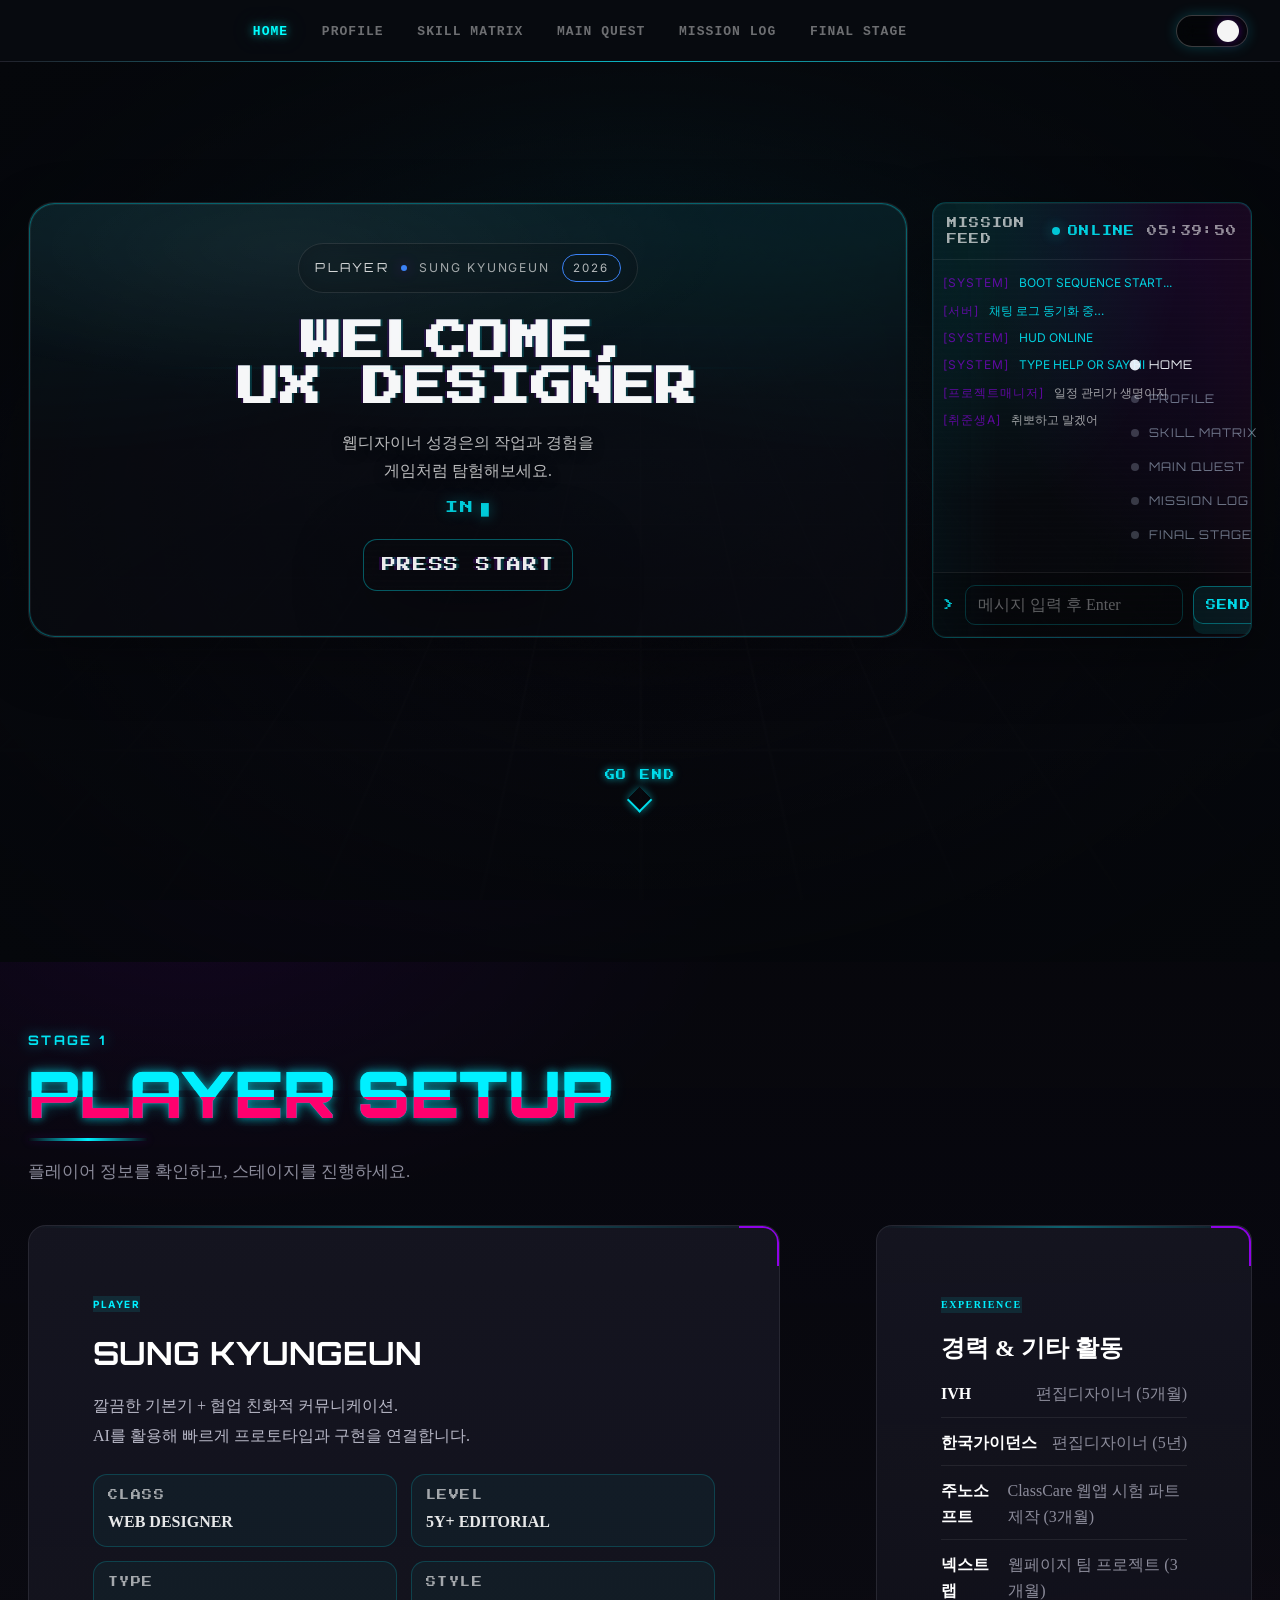
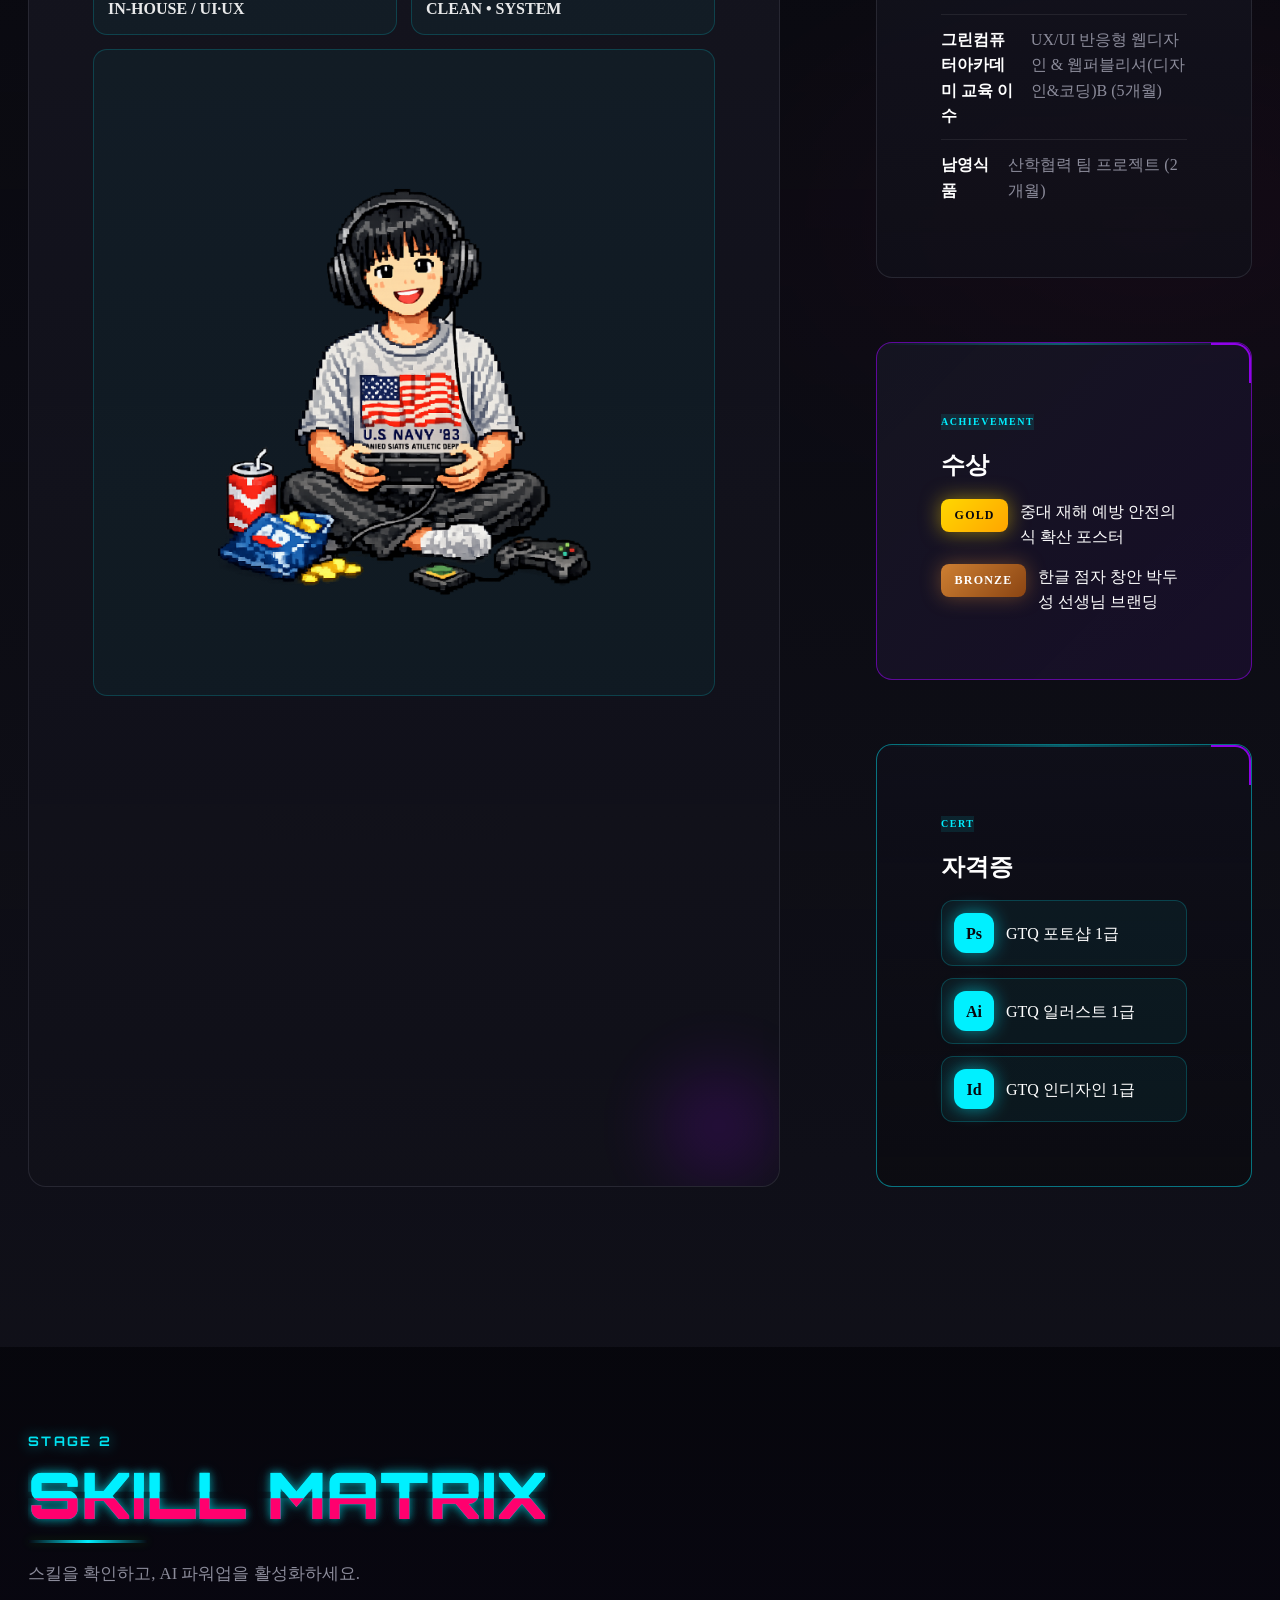
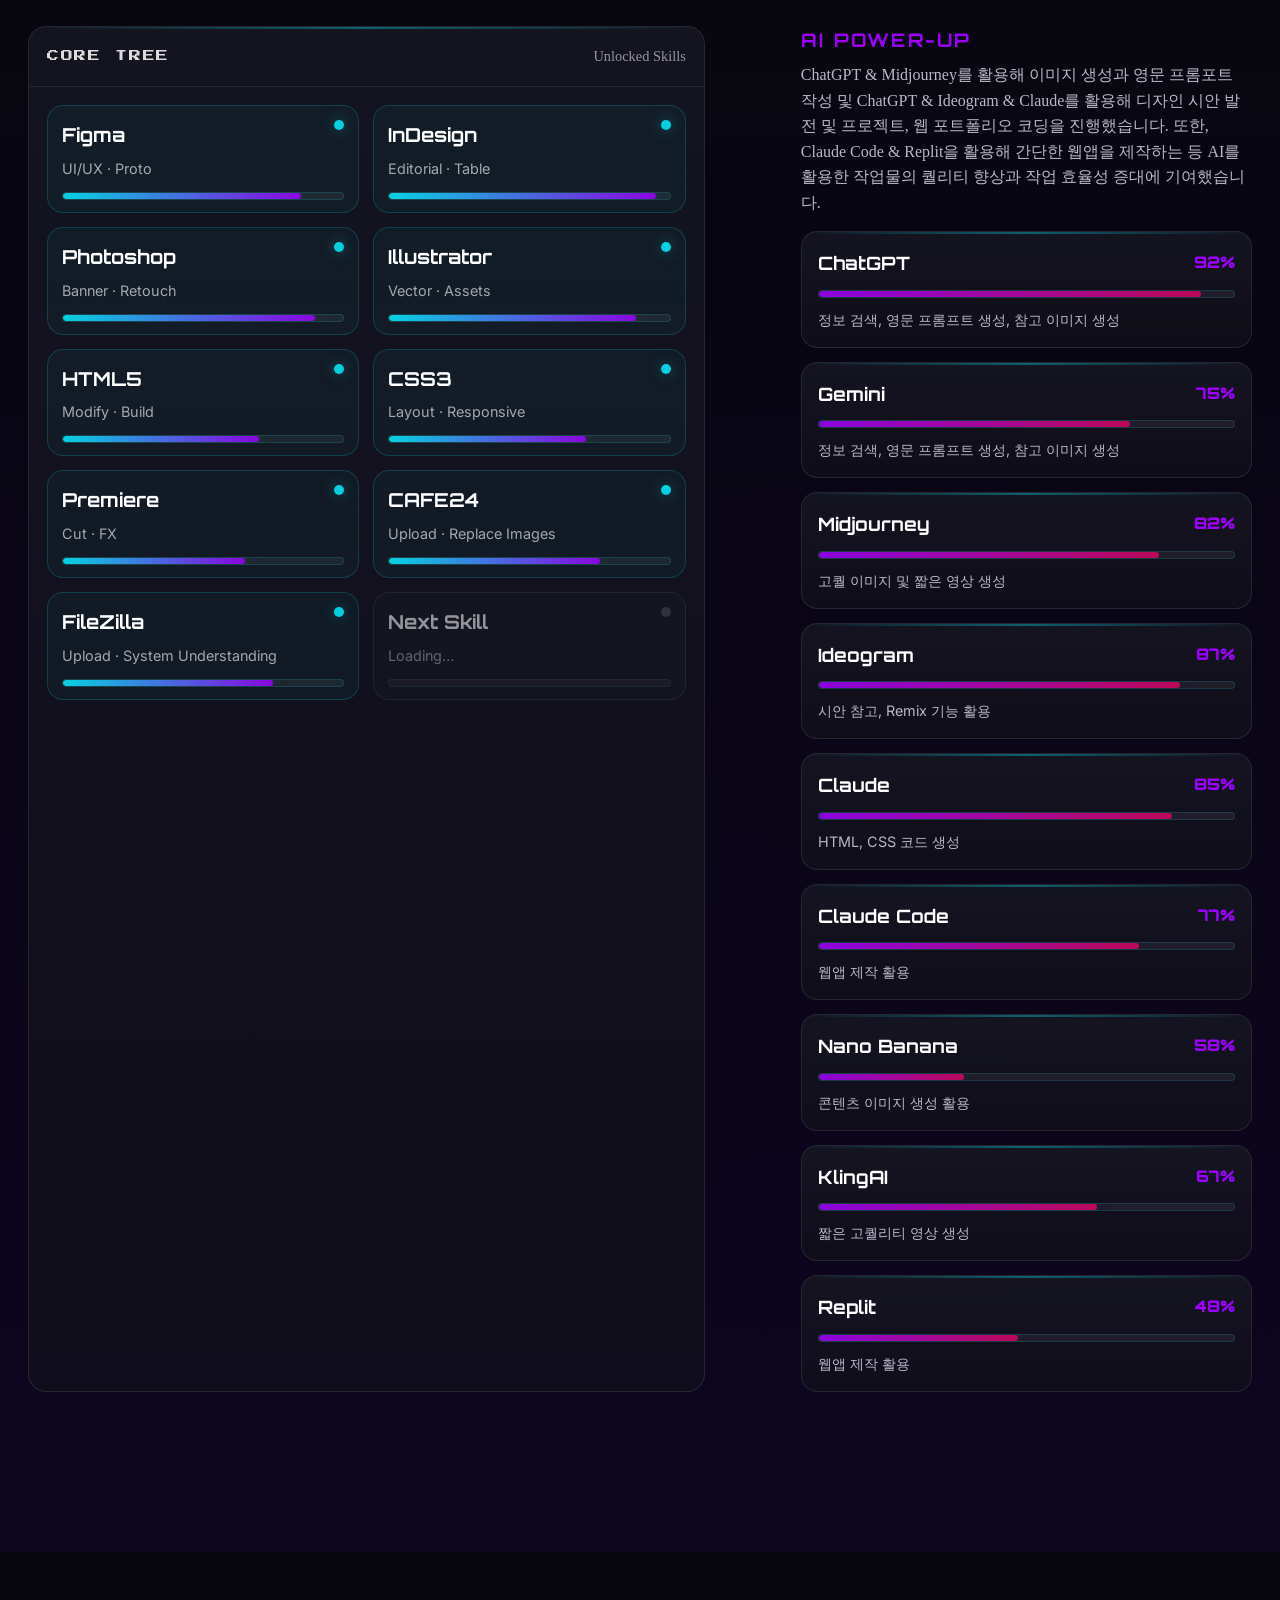
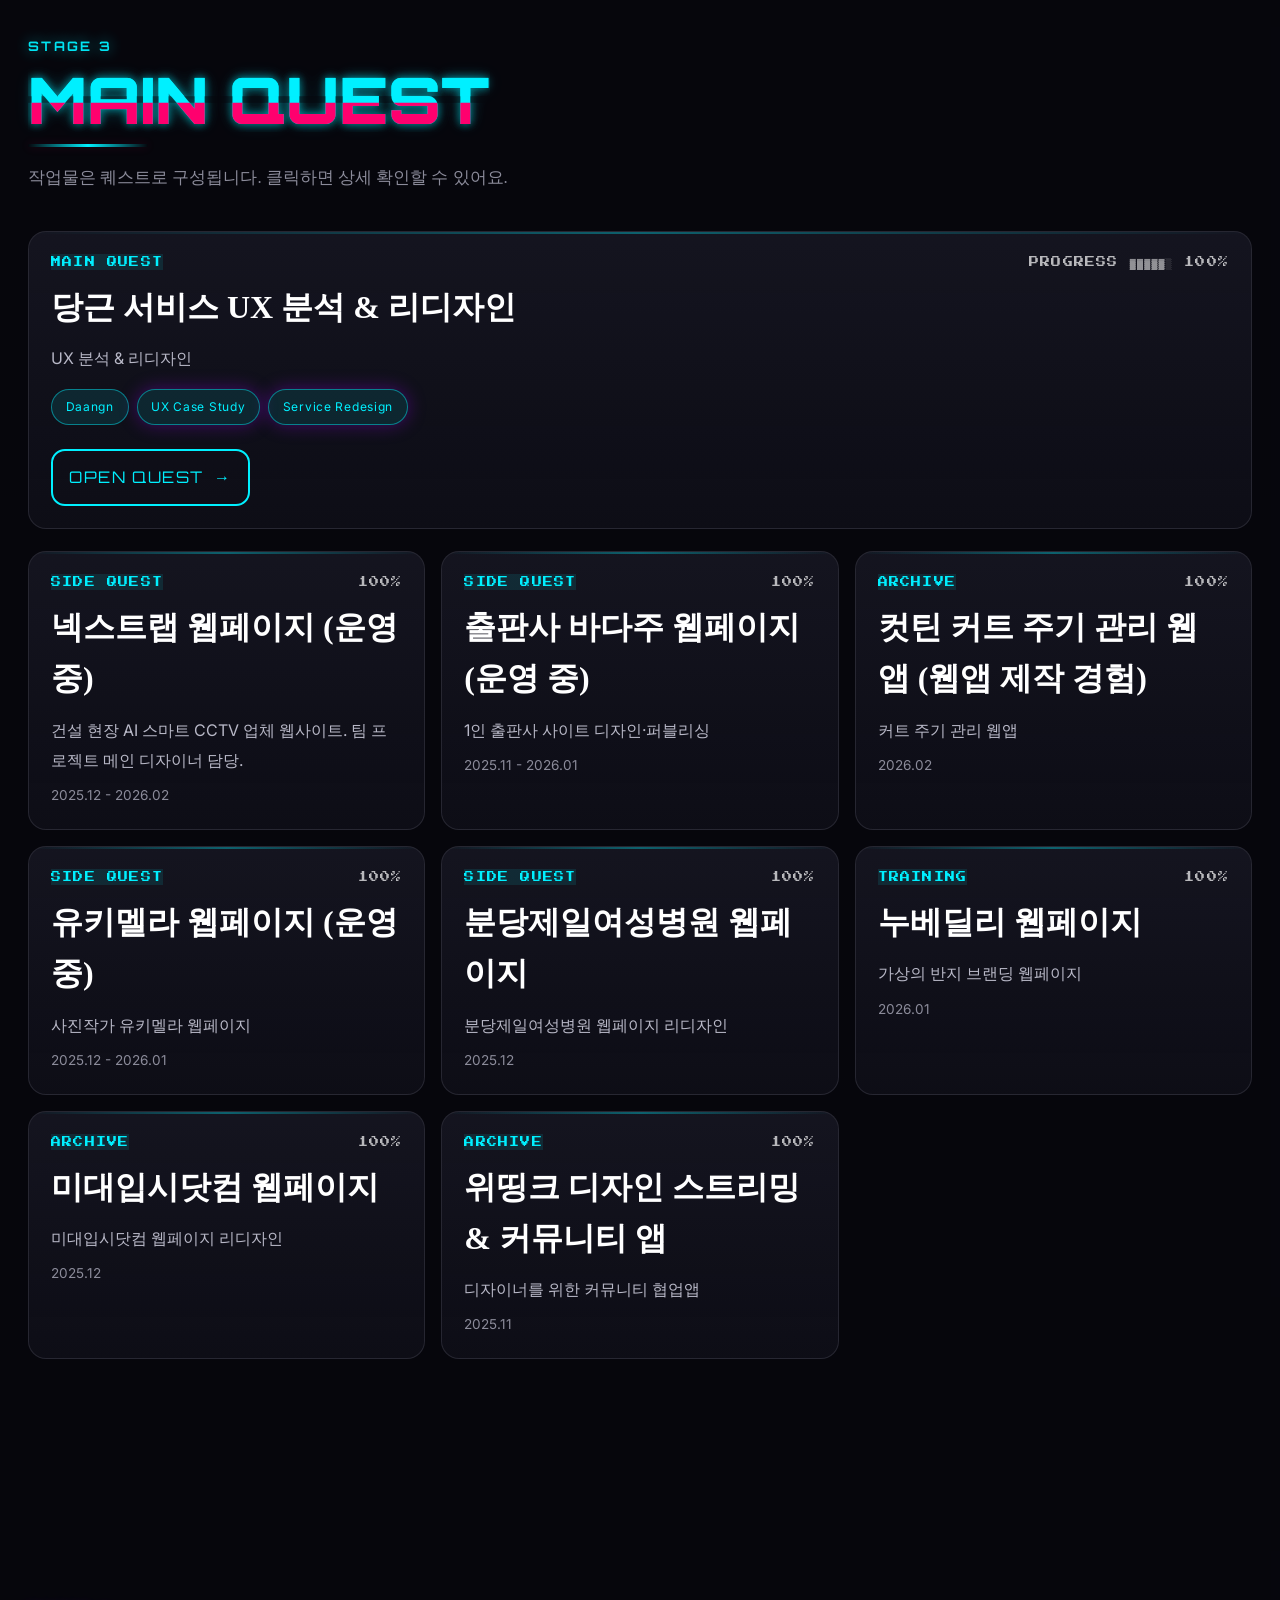
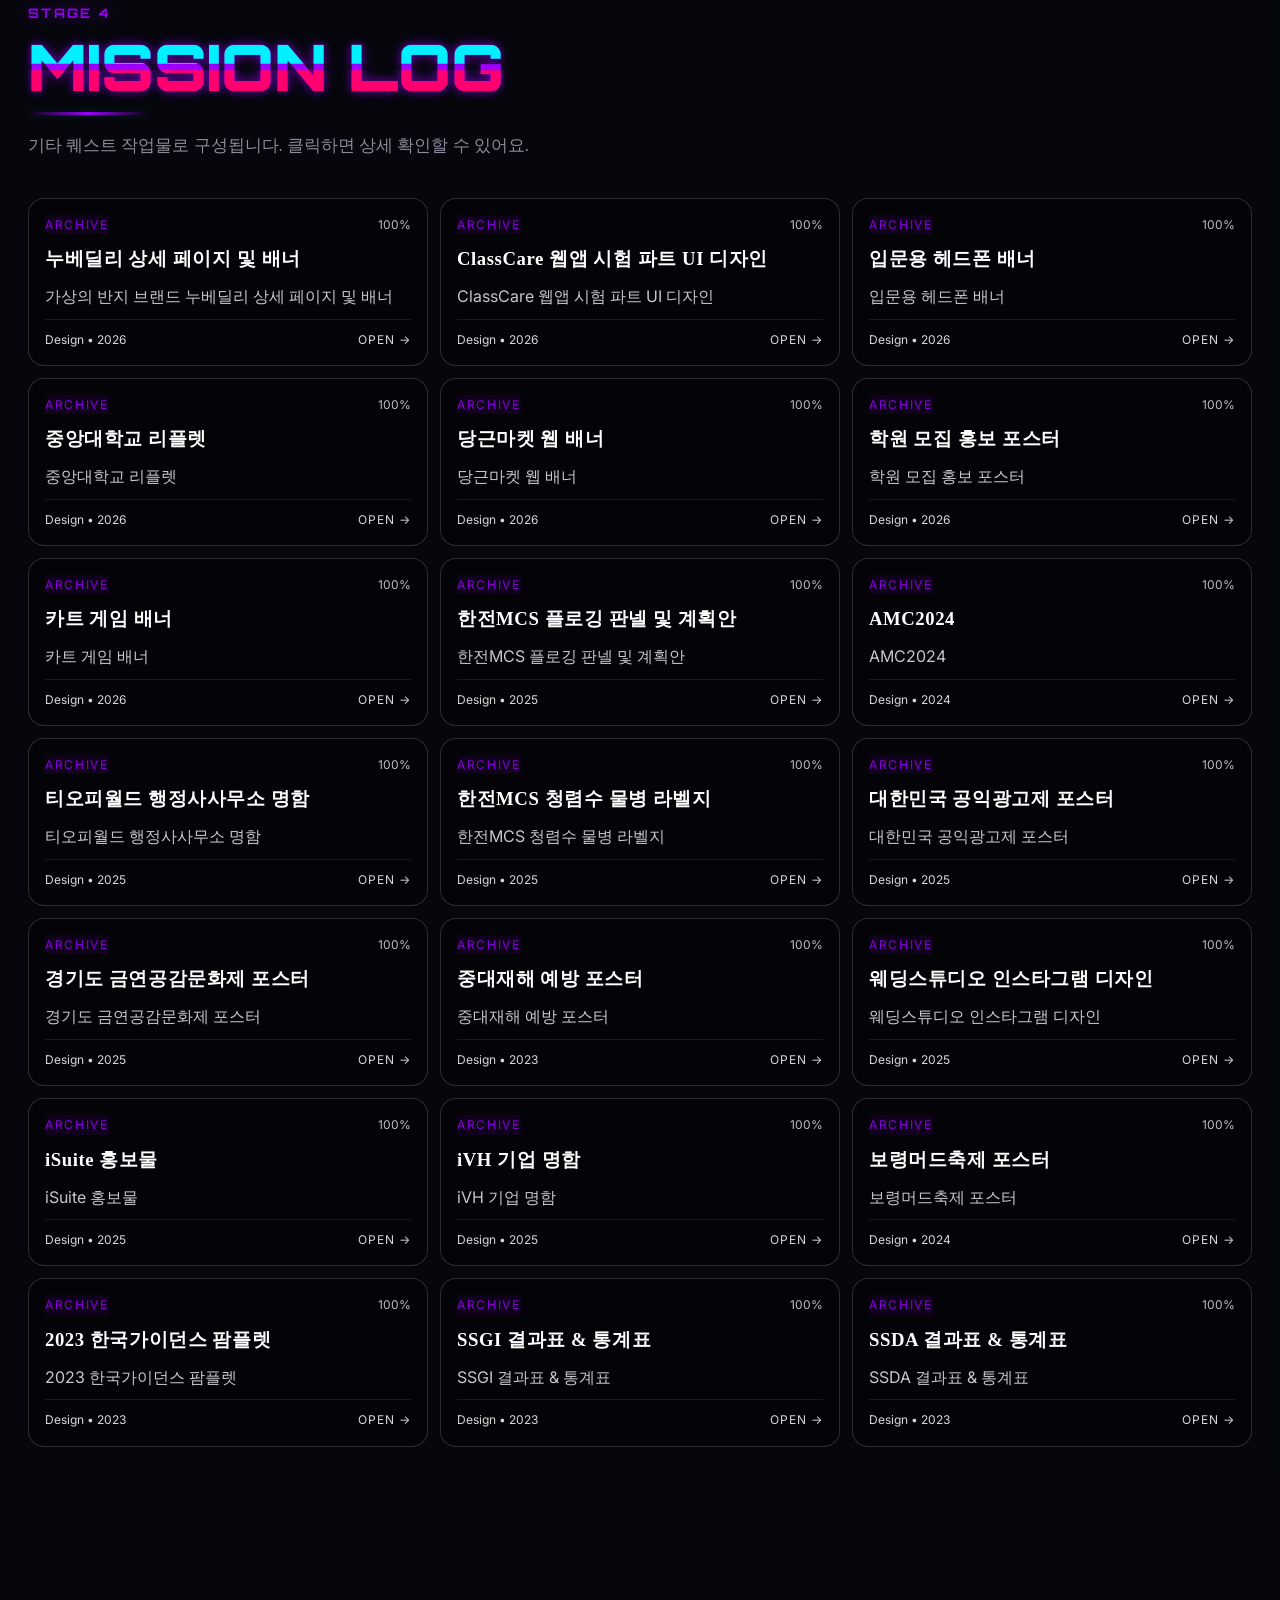
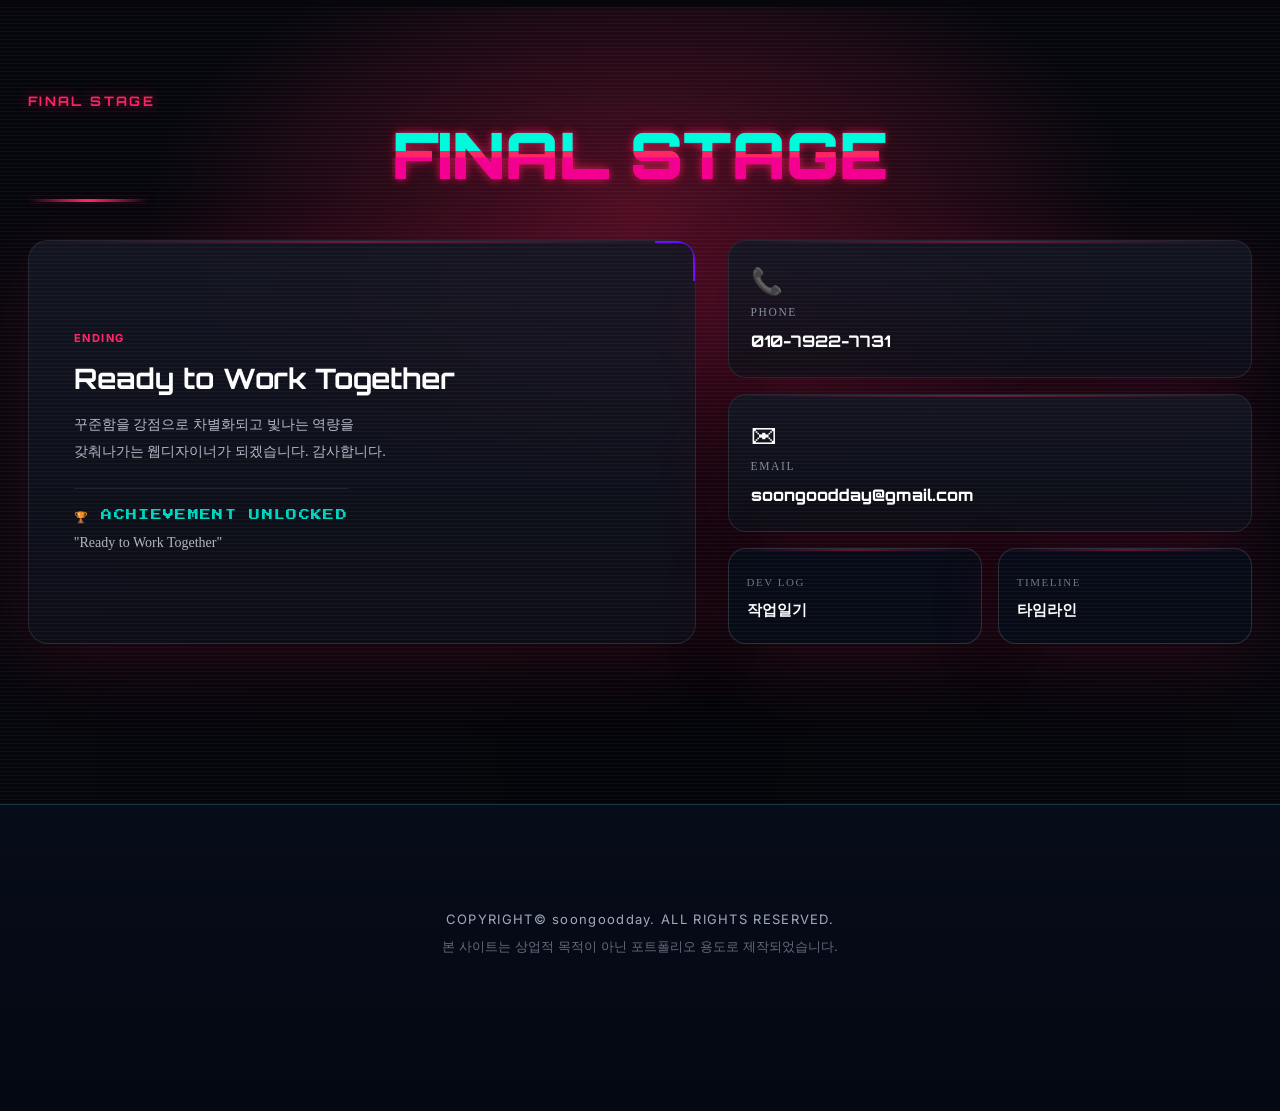
==== commit 32142836: "title 수정" ====
--- a/index-dark.html
+++ b/index-dark.html
@@ -4,7 +4,7 @@
 <head>
   <meta charset="UTF-8" />
   <meta name="viewport" content="width=device-width, initial-scale=1.0, maximum-scale=1.0">
-  <title>Sung Kyungeun - Portfolio Game</title>
+  <title>UI UX 디자이너 성경은 - 포트폴리오</title>
 
   <link rel="preconnect" href="https://fonts.googleapis.com" />
   <link rel="preconnect" href="https://fonts.gstatic.com" crossorigin />
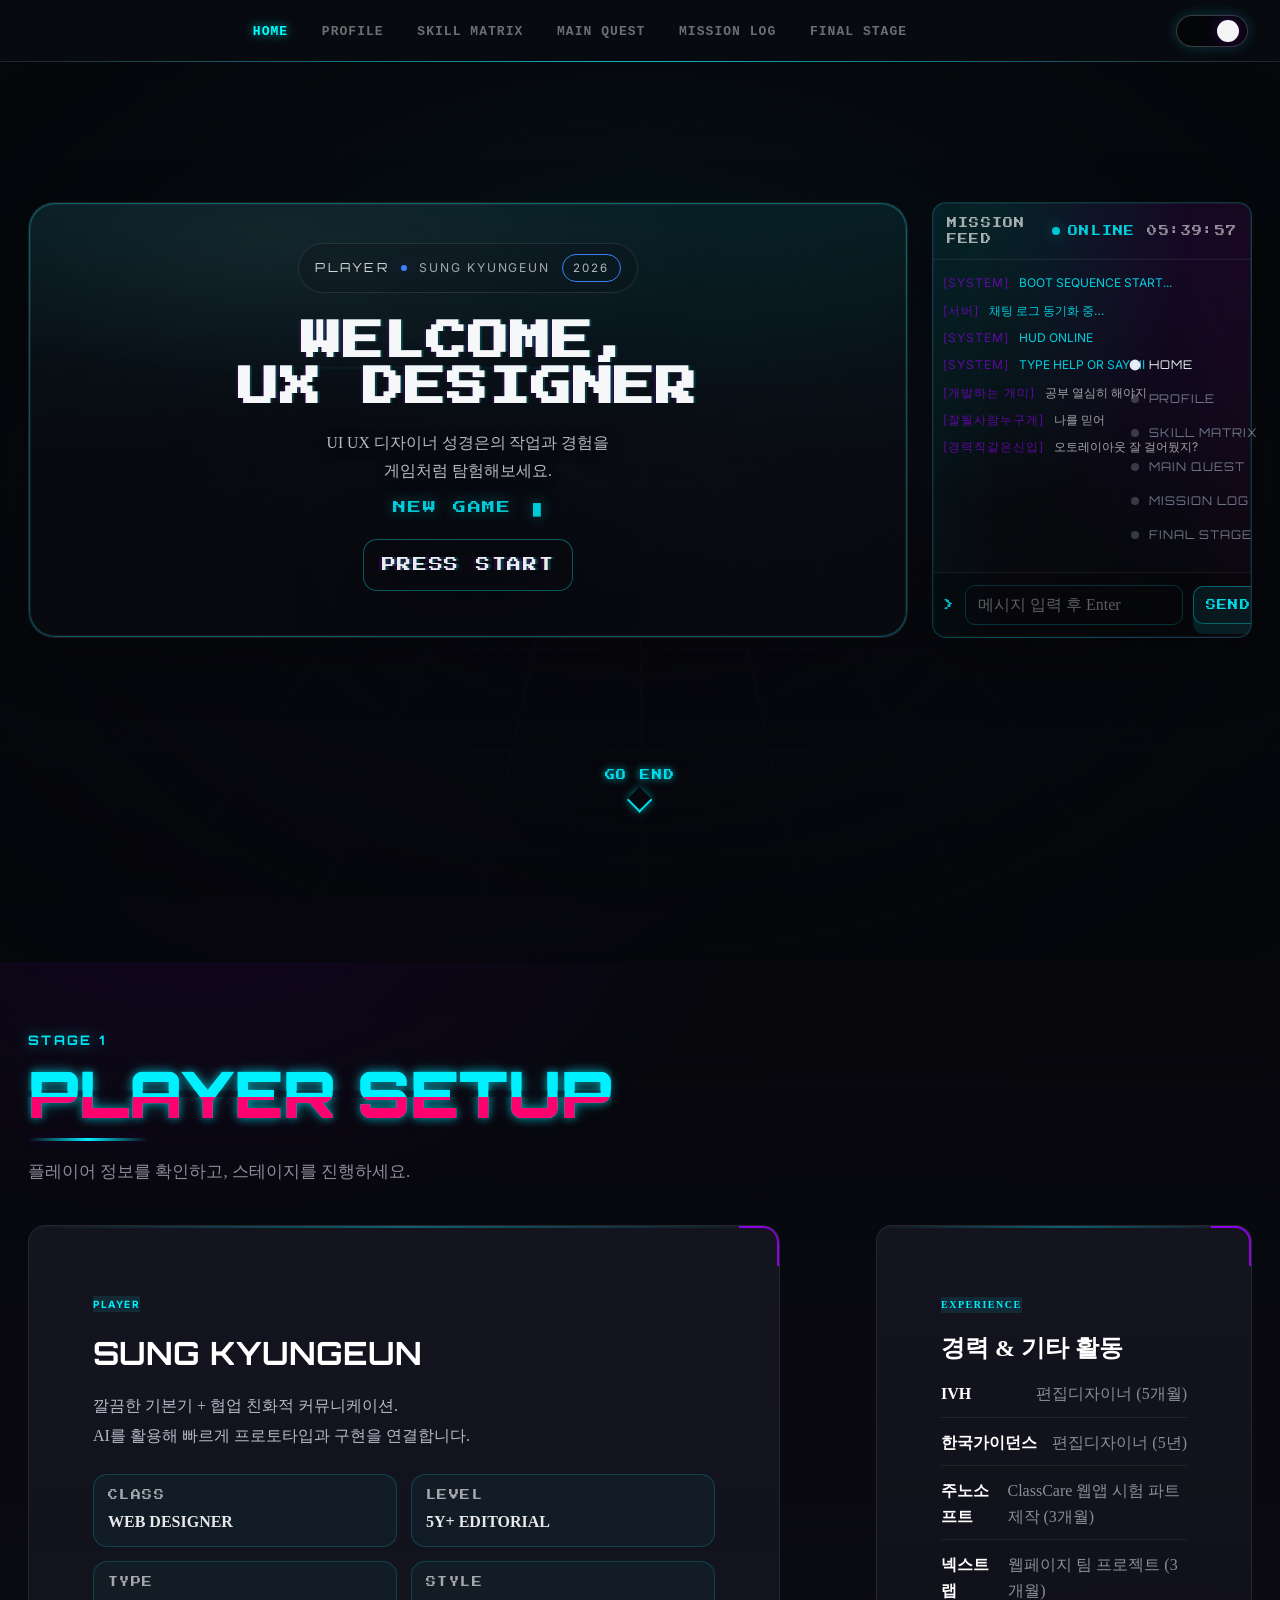
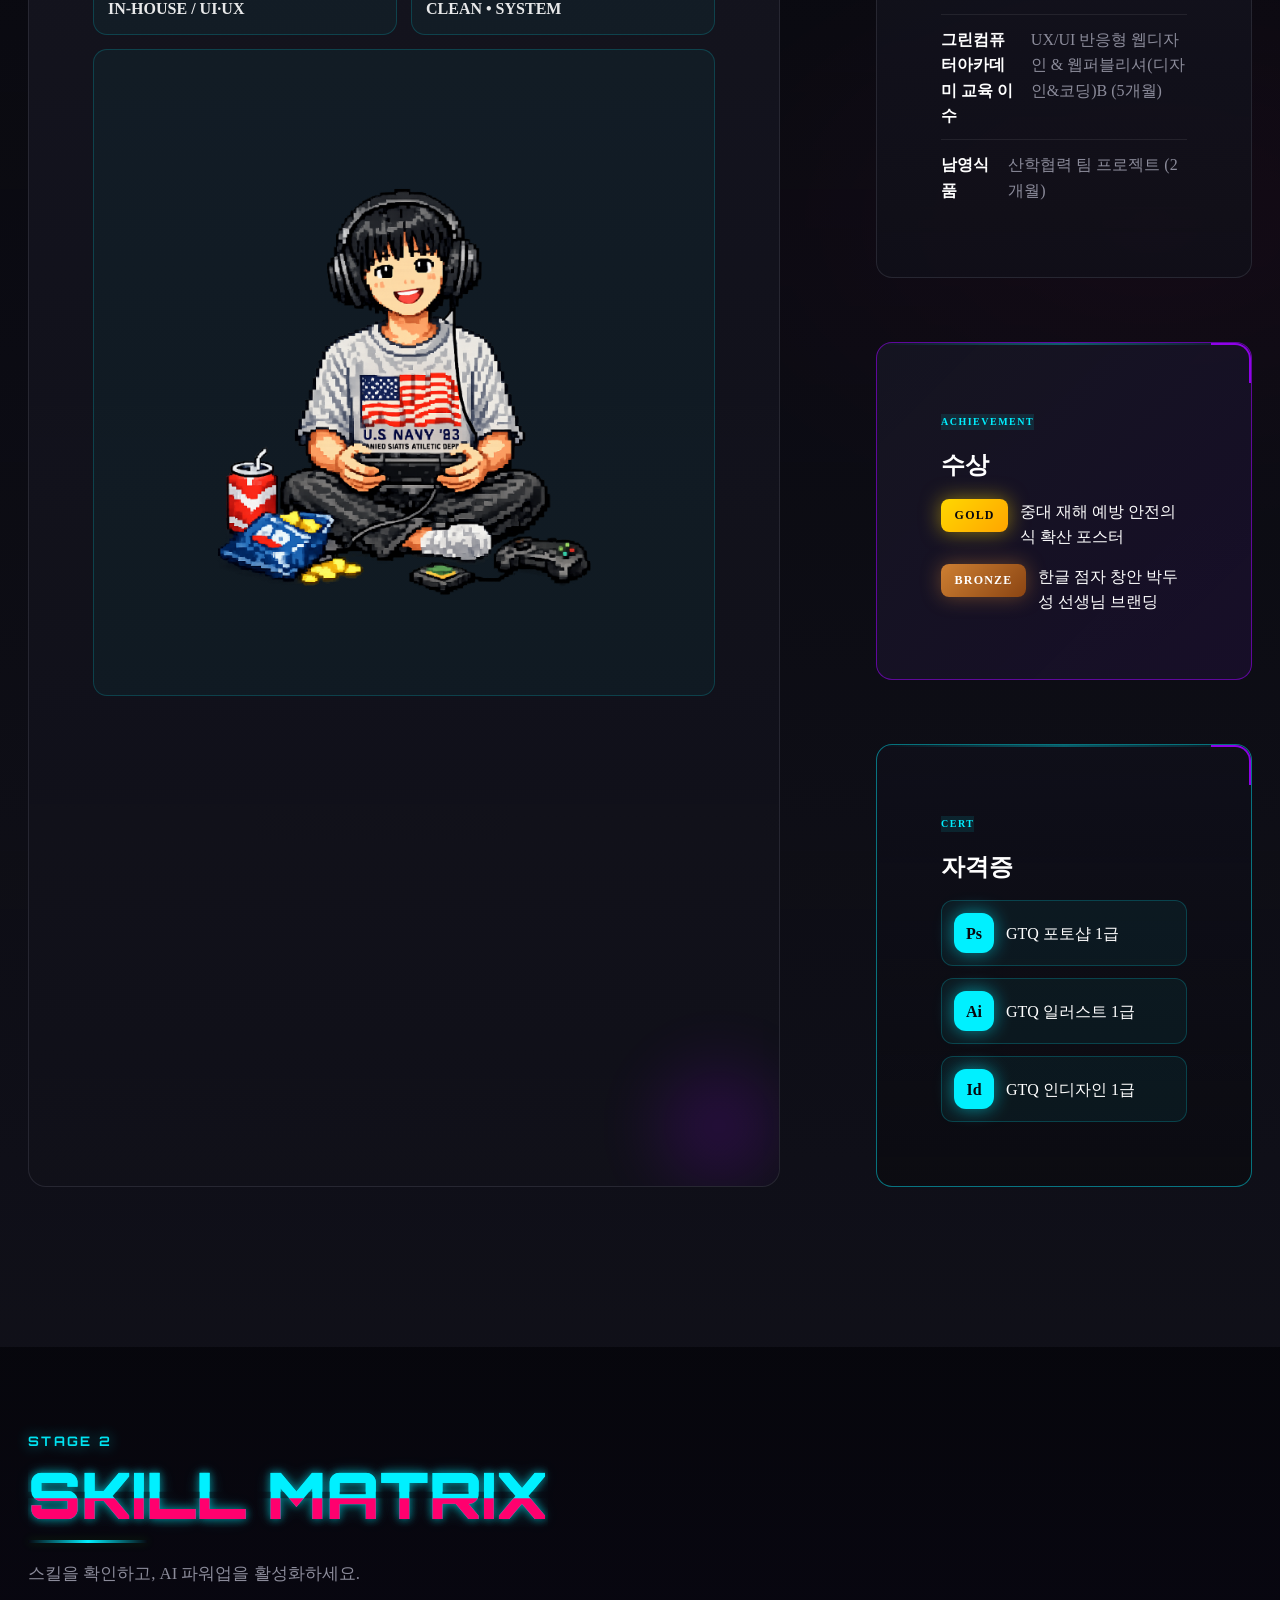
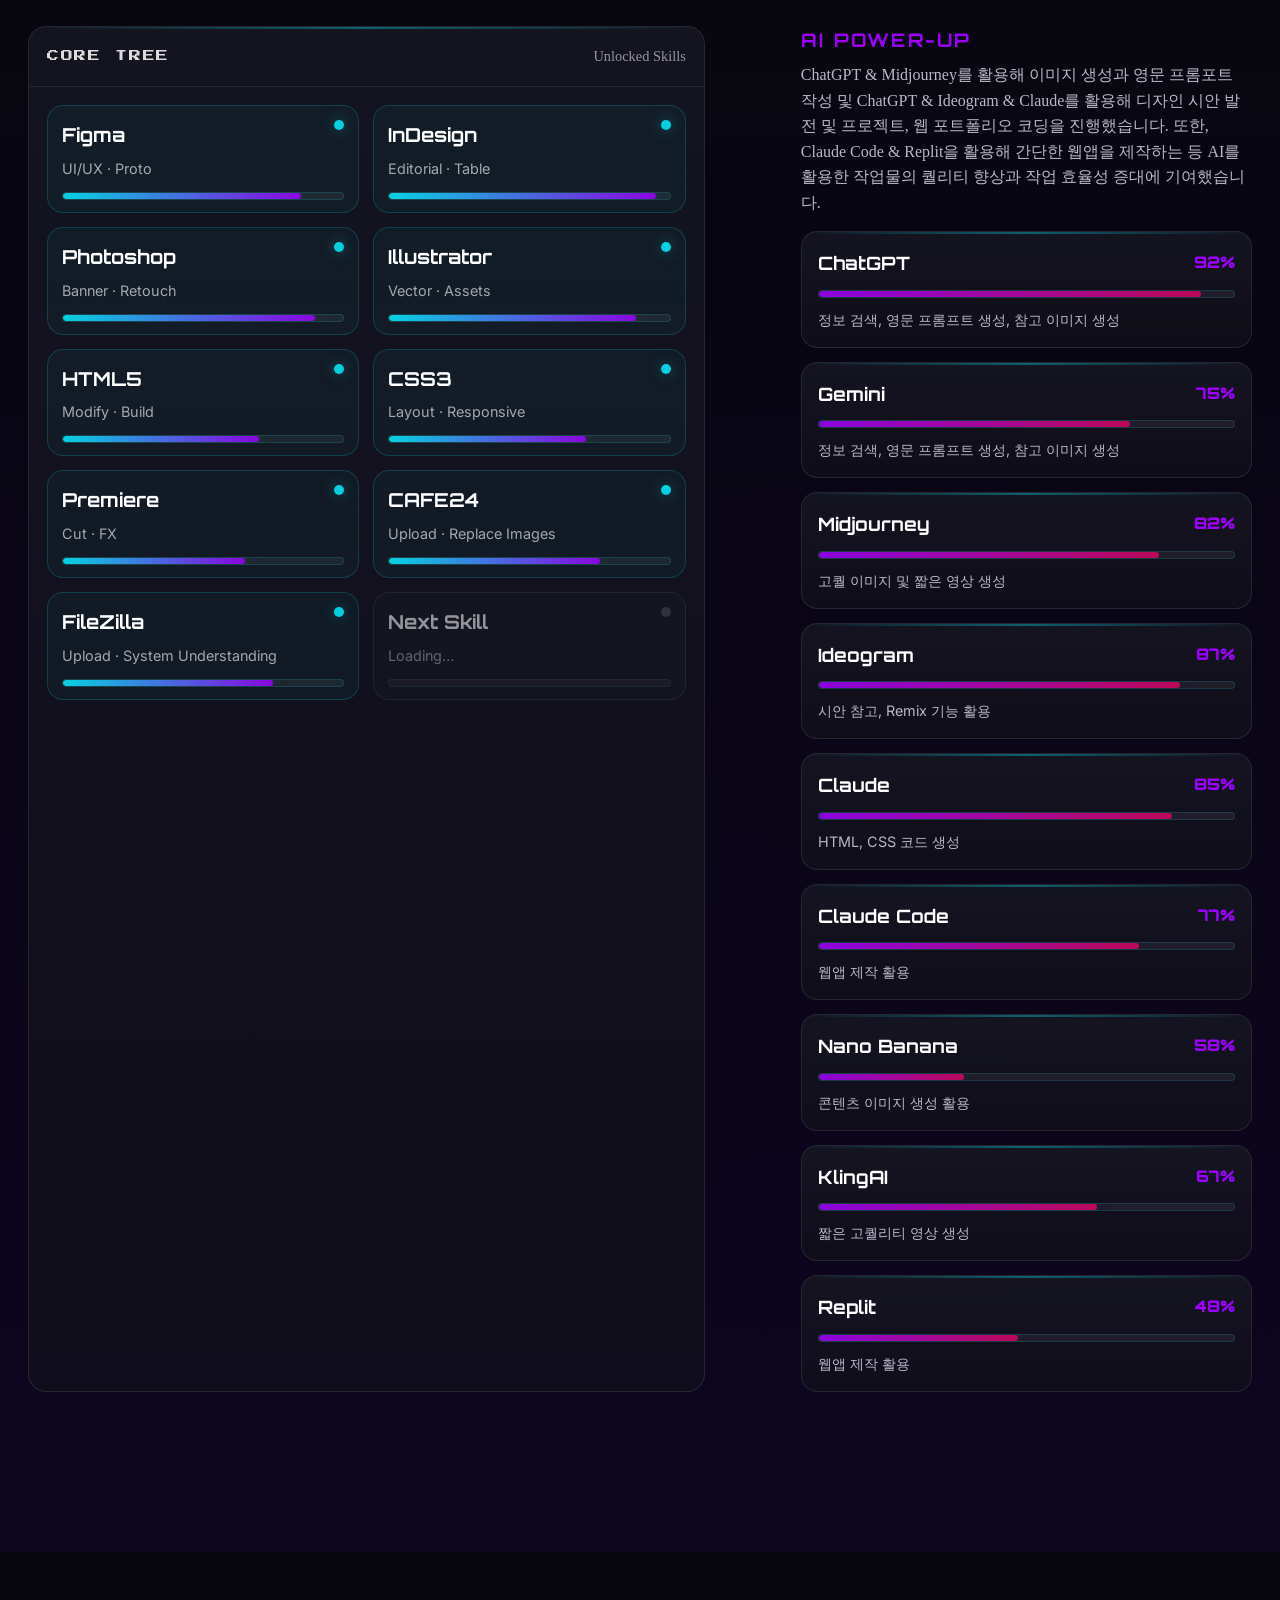
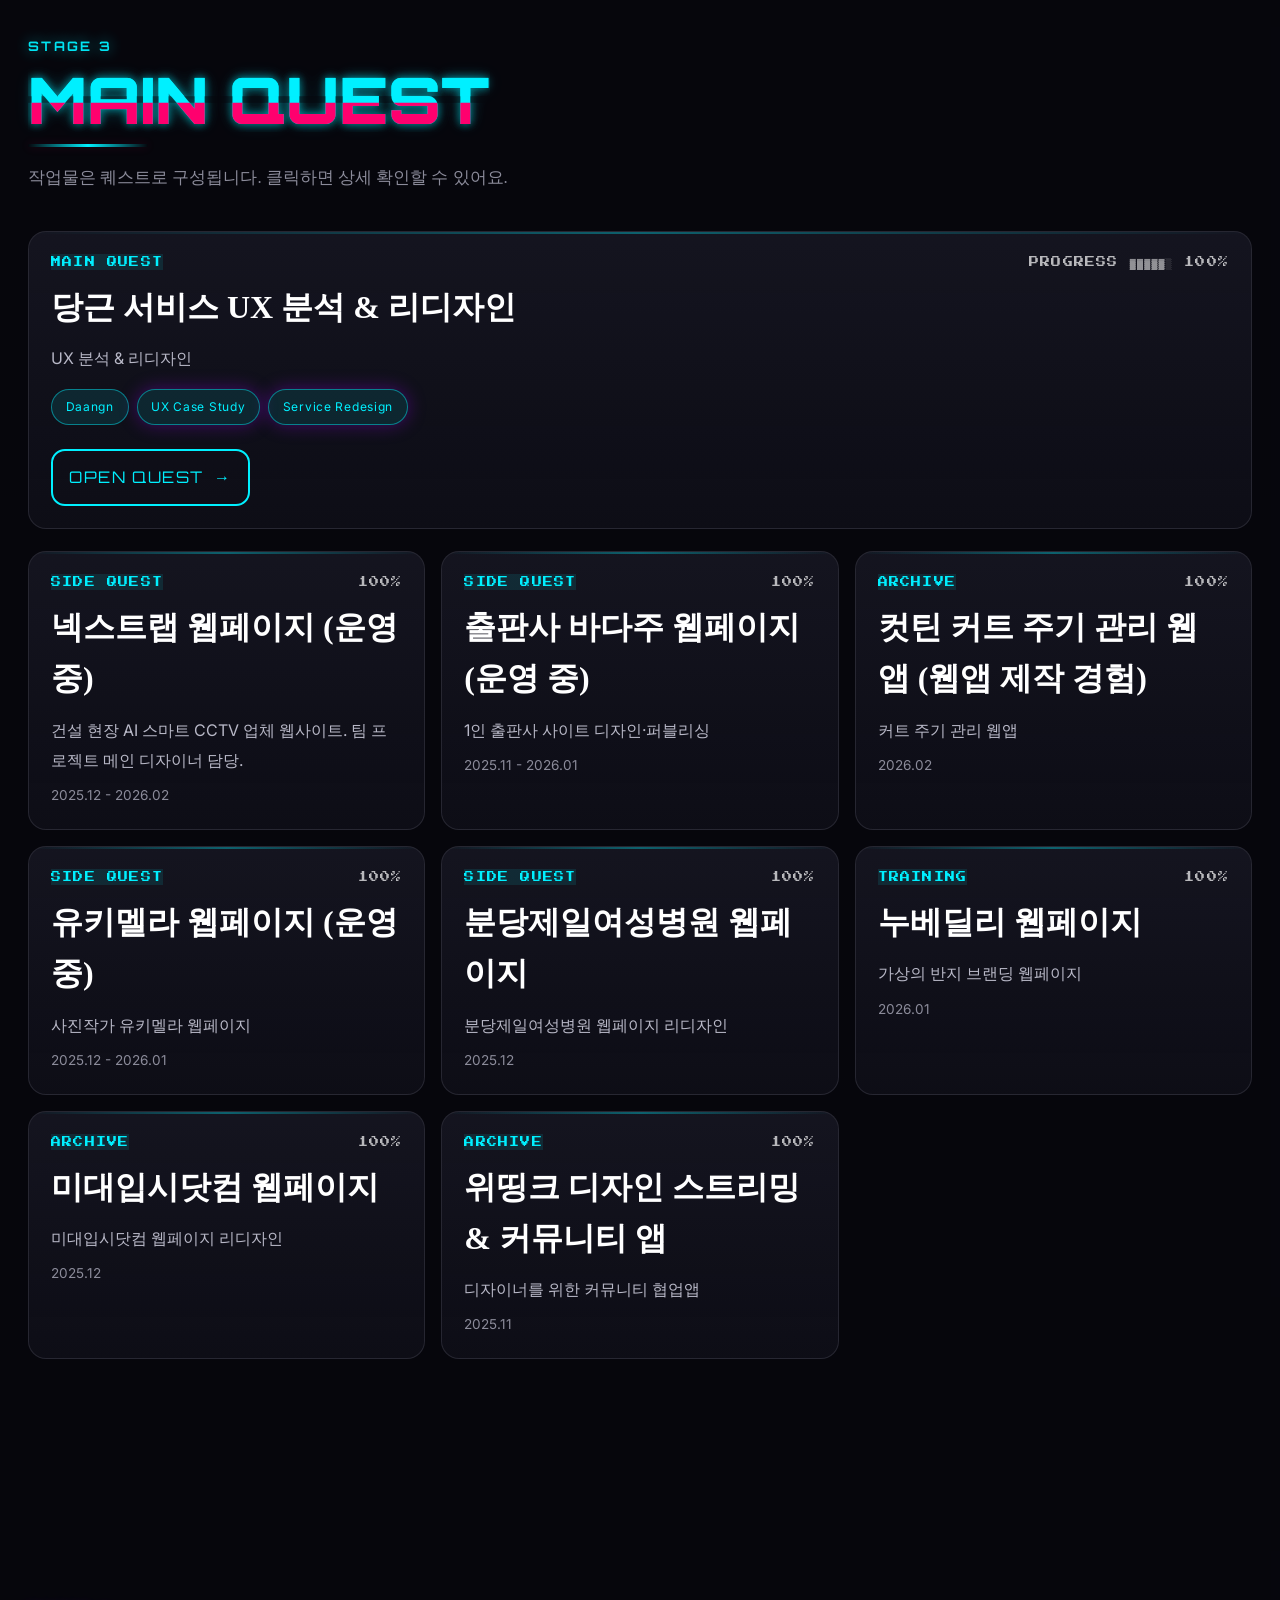
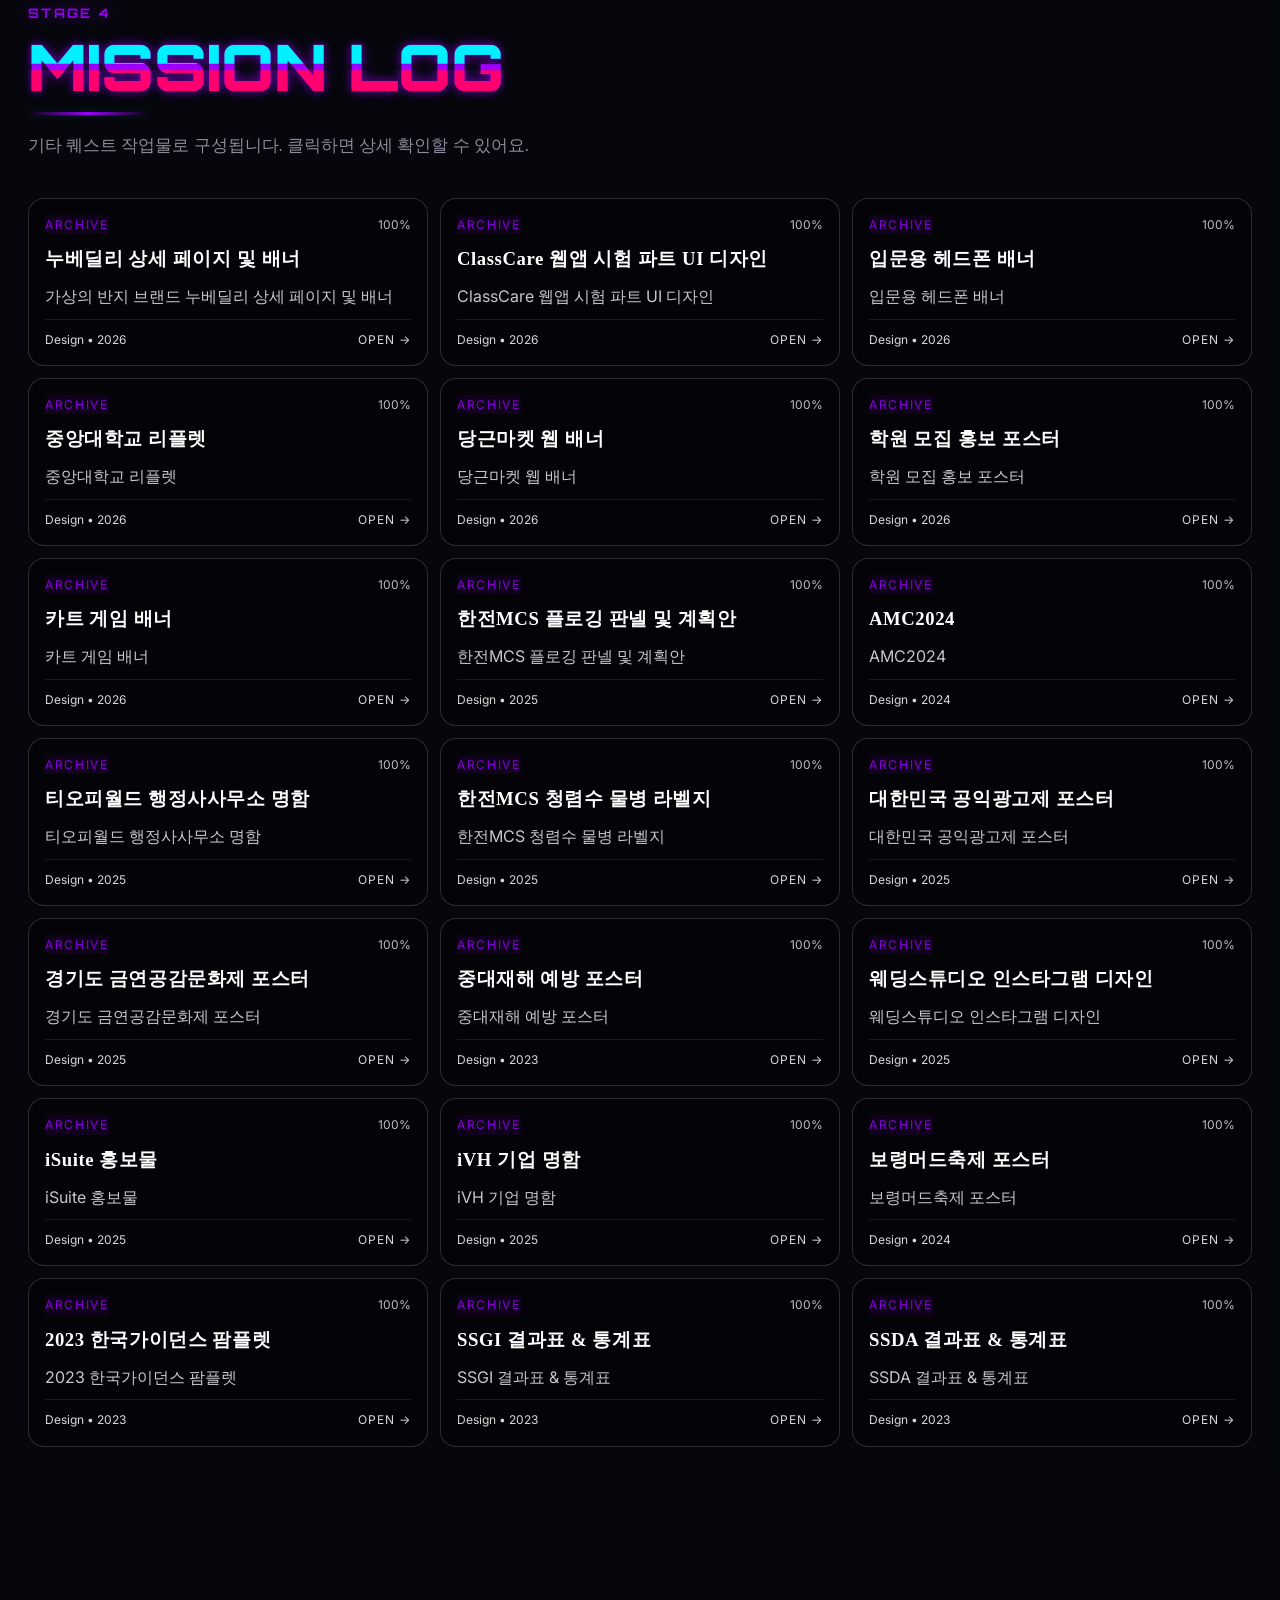
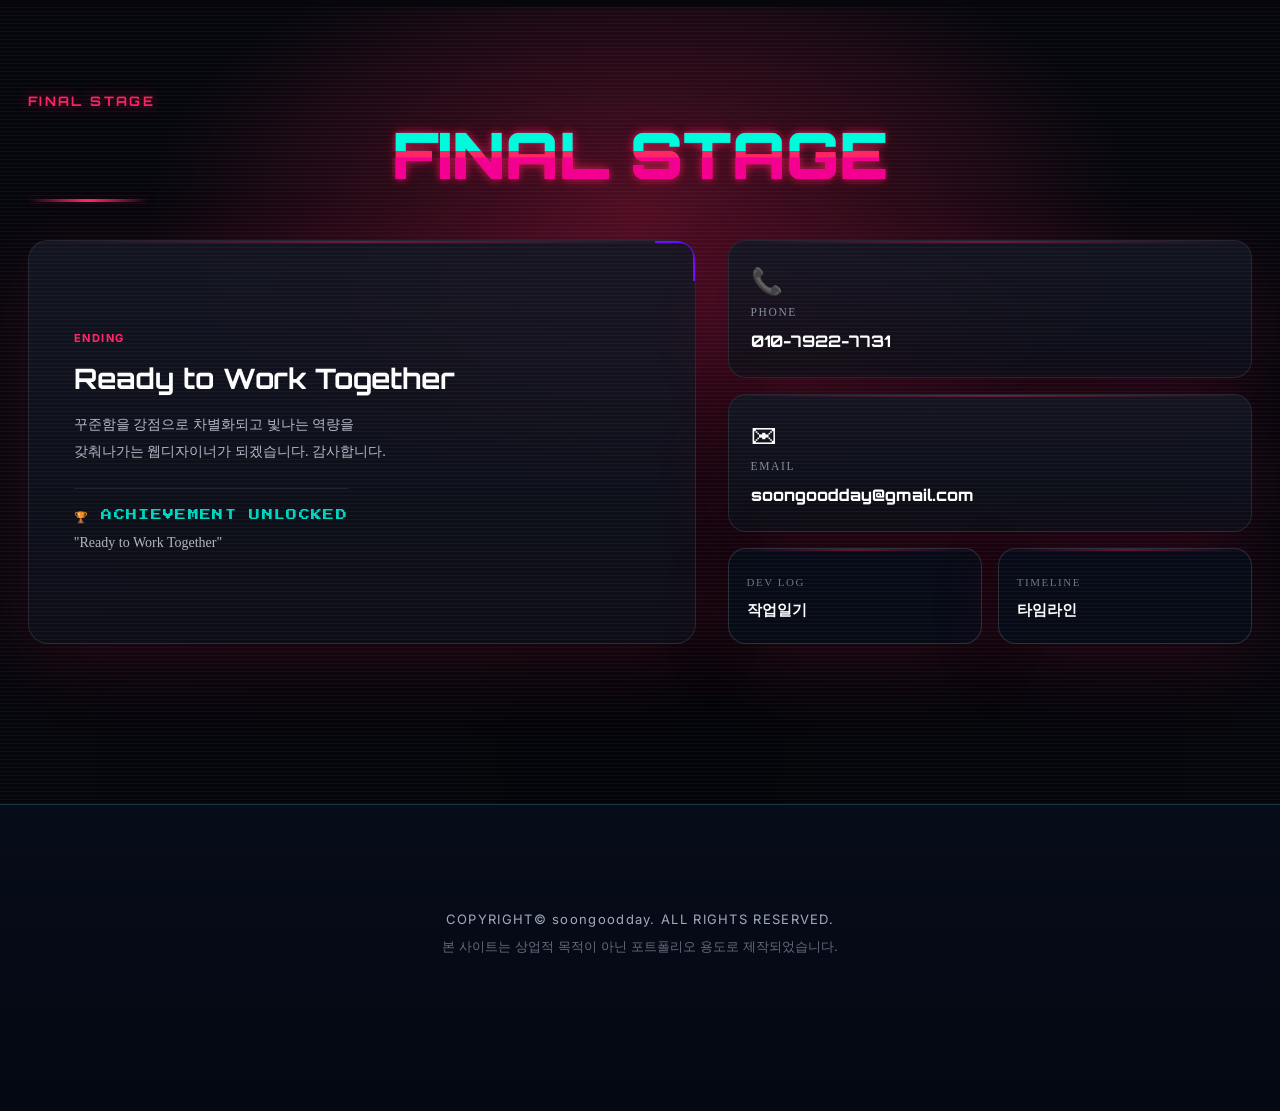
==== commit 59e6e68f: "UI UX 디자이너" ====
--- a/index-dark.html
+++ b/index-dark.html
@@ -144,7 +144,7 @@
           </h1>
 
           <p class="hero-description">
-            웹디자이너 성경은의 작업과 경험을<br>
+            UI UX 디자이너 성경은의 작업과 경험을<br>
             게임처럼 탐험해보세요.
           </p>
 
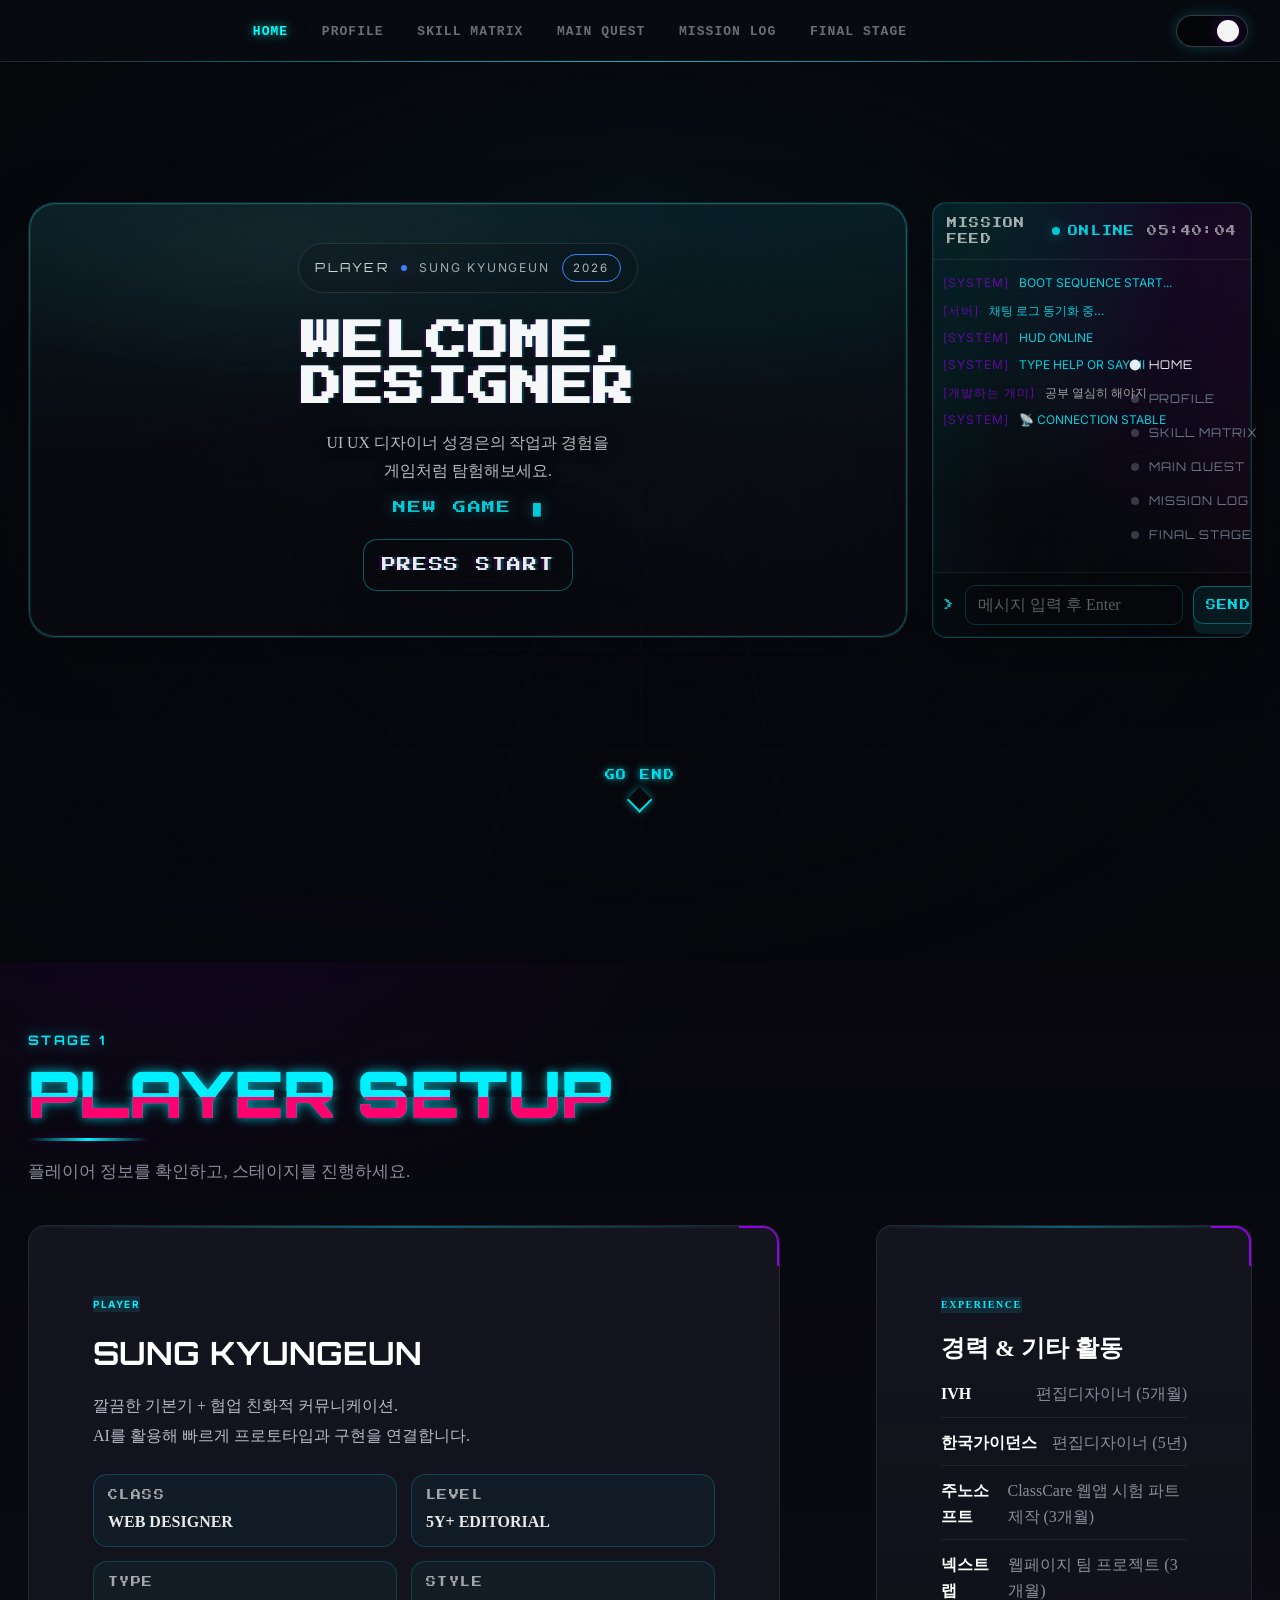
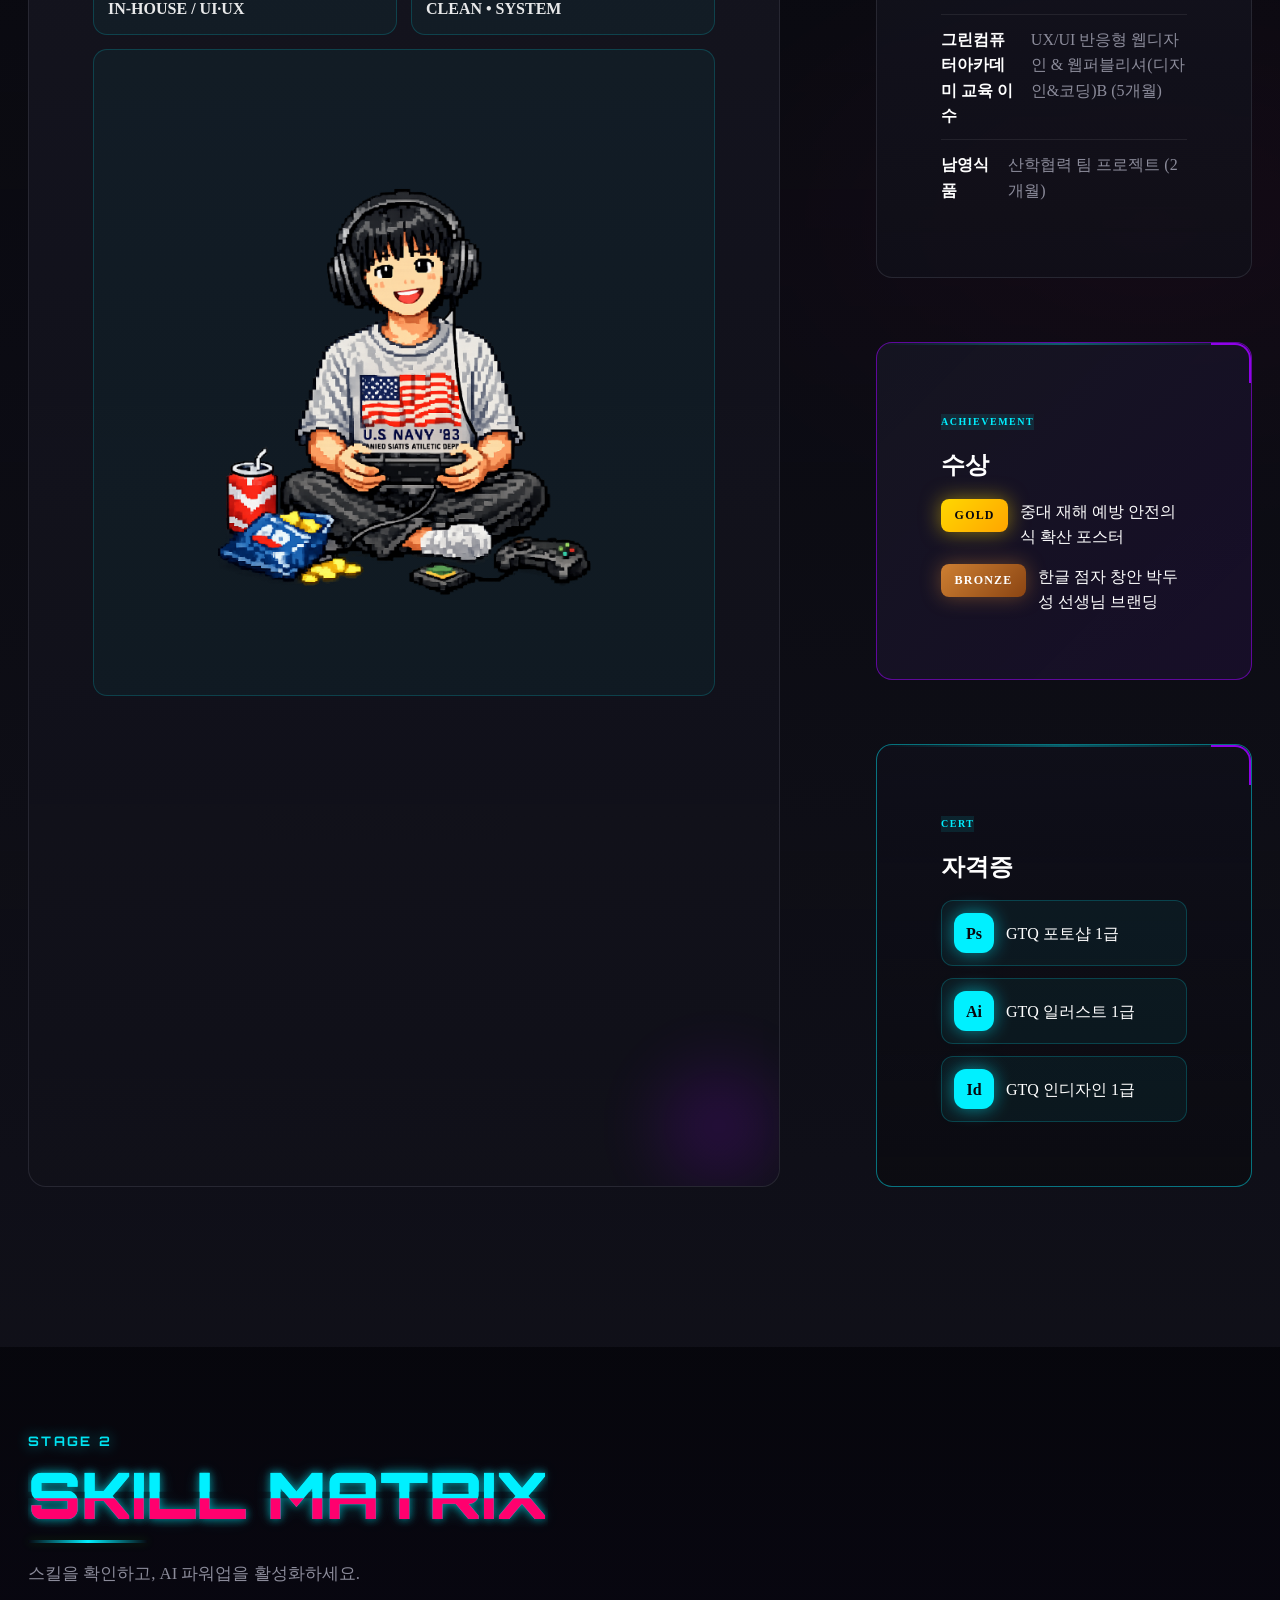
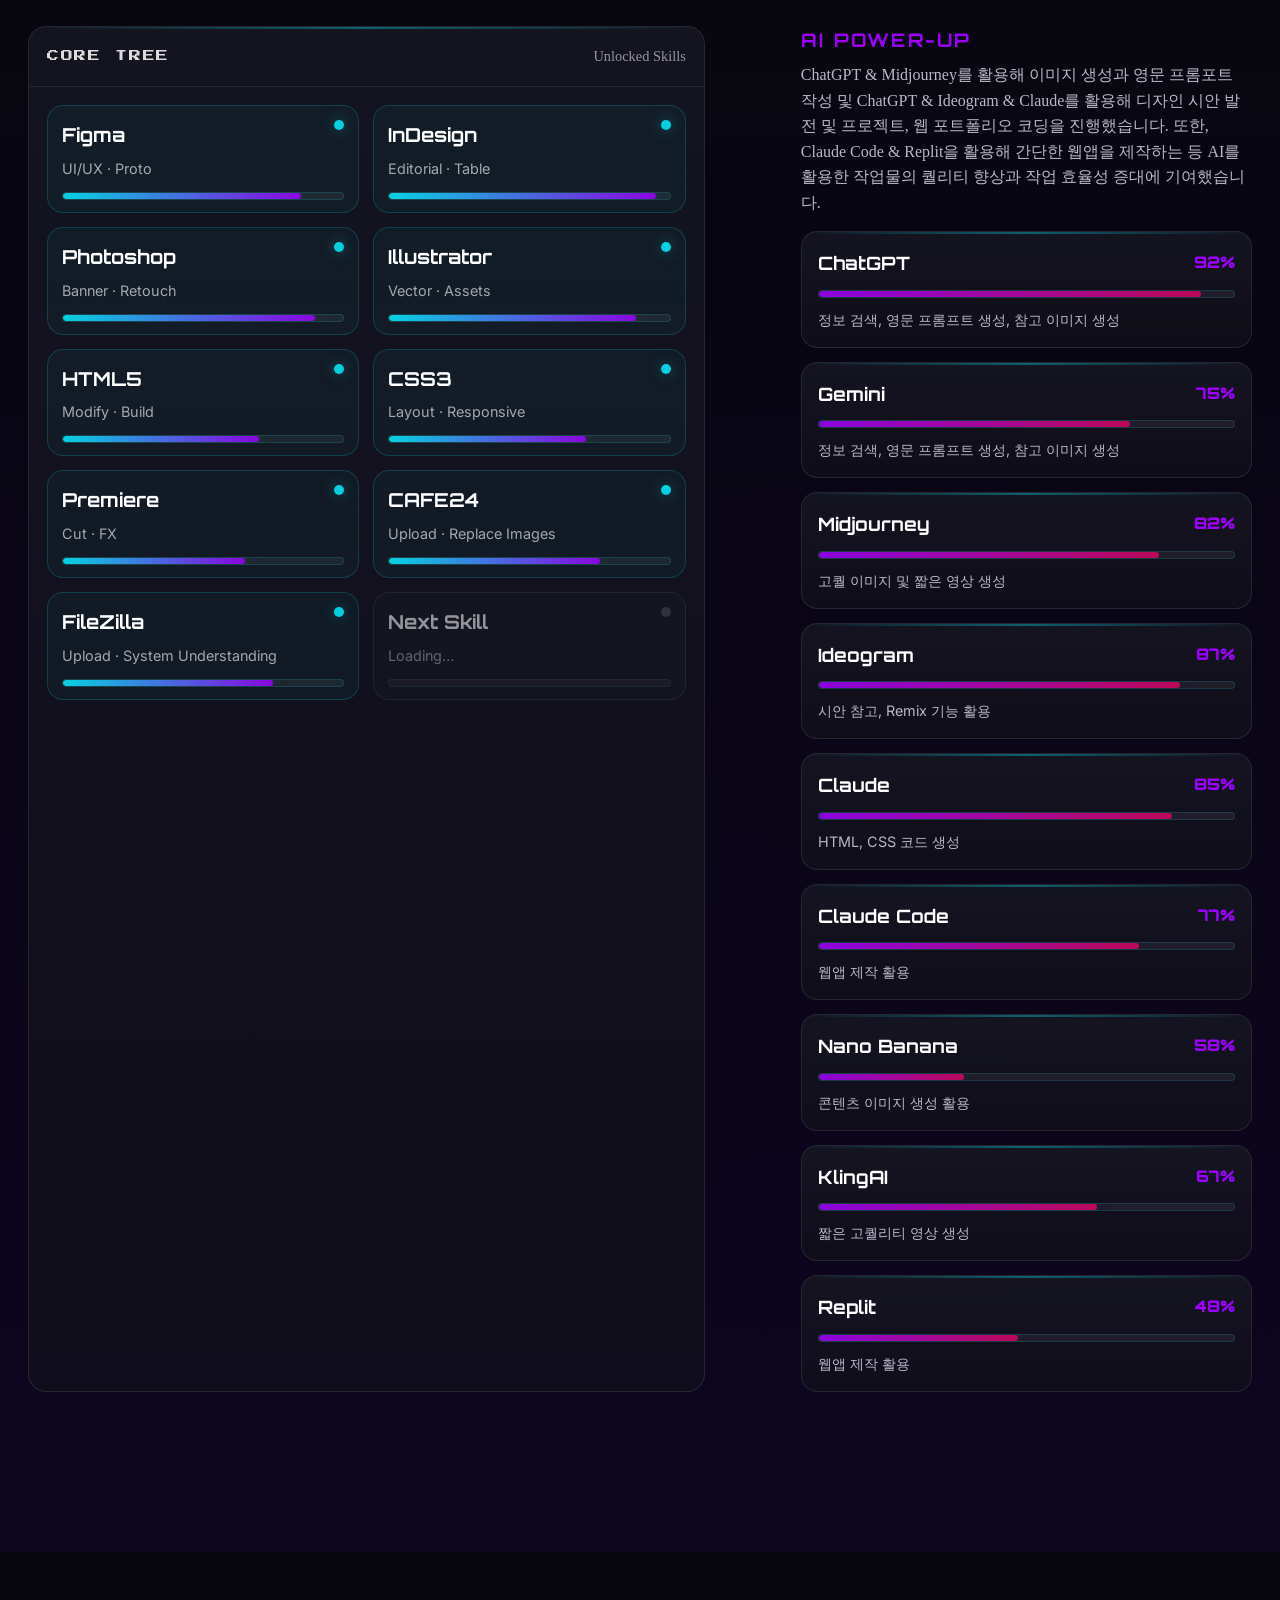
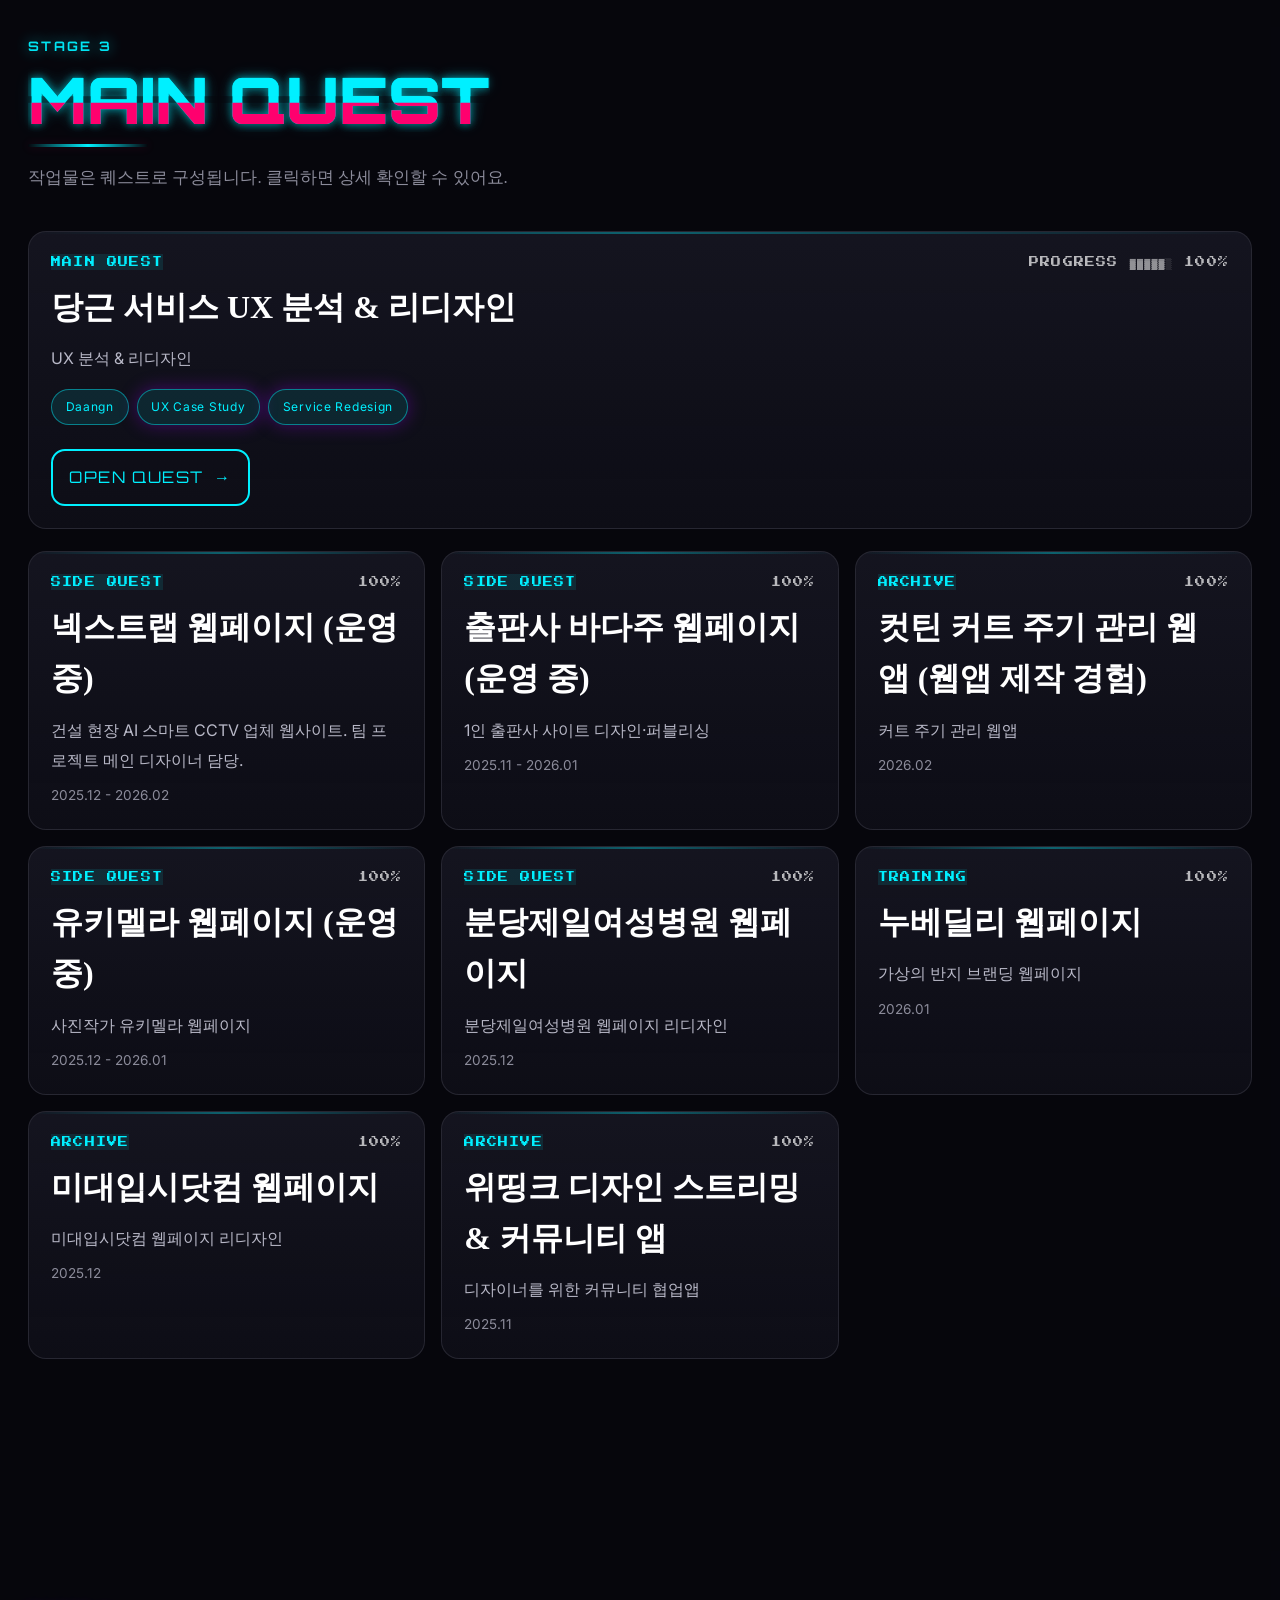
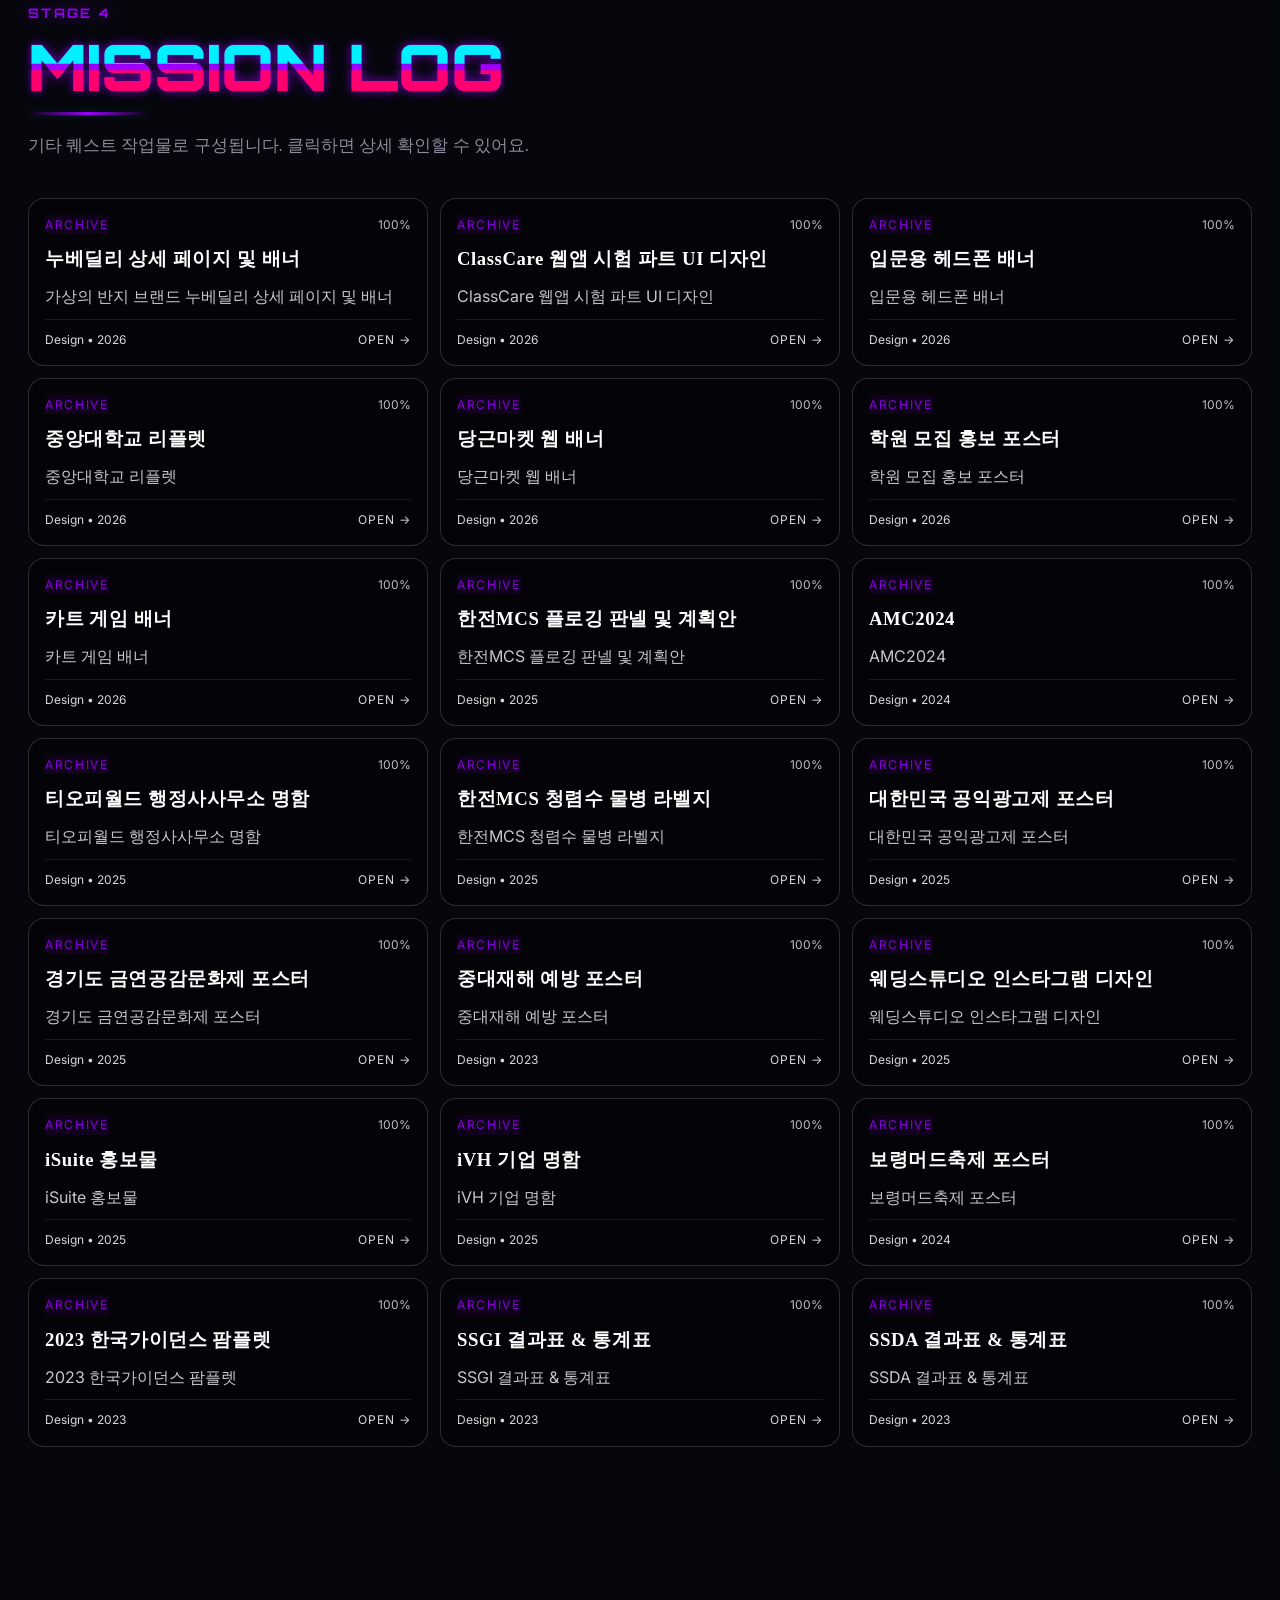
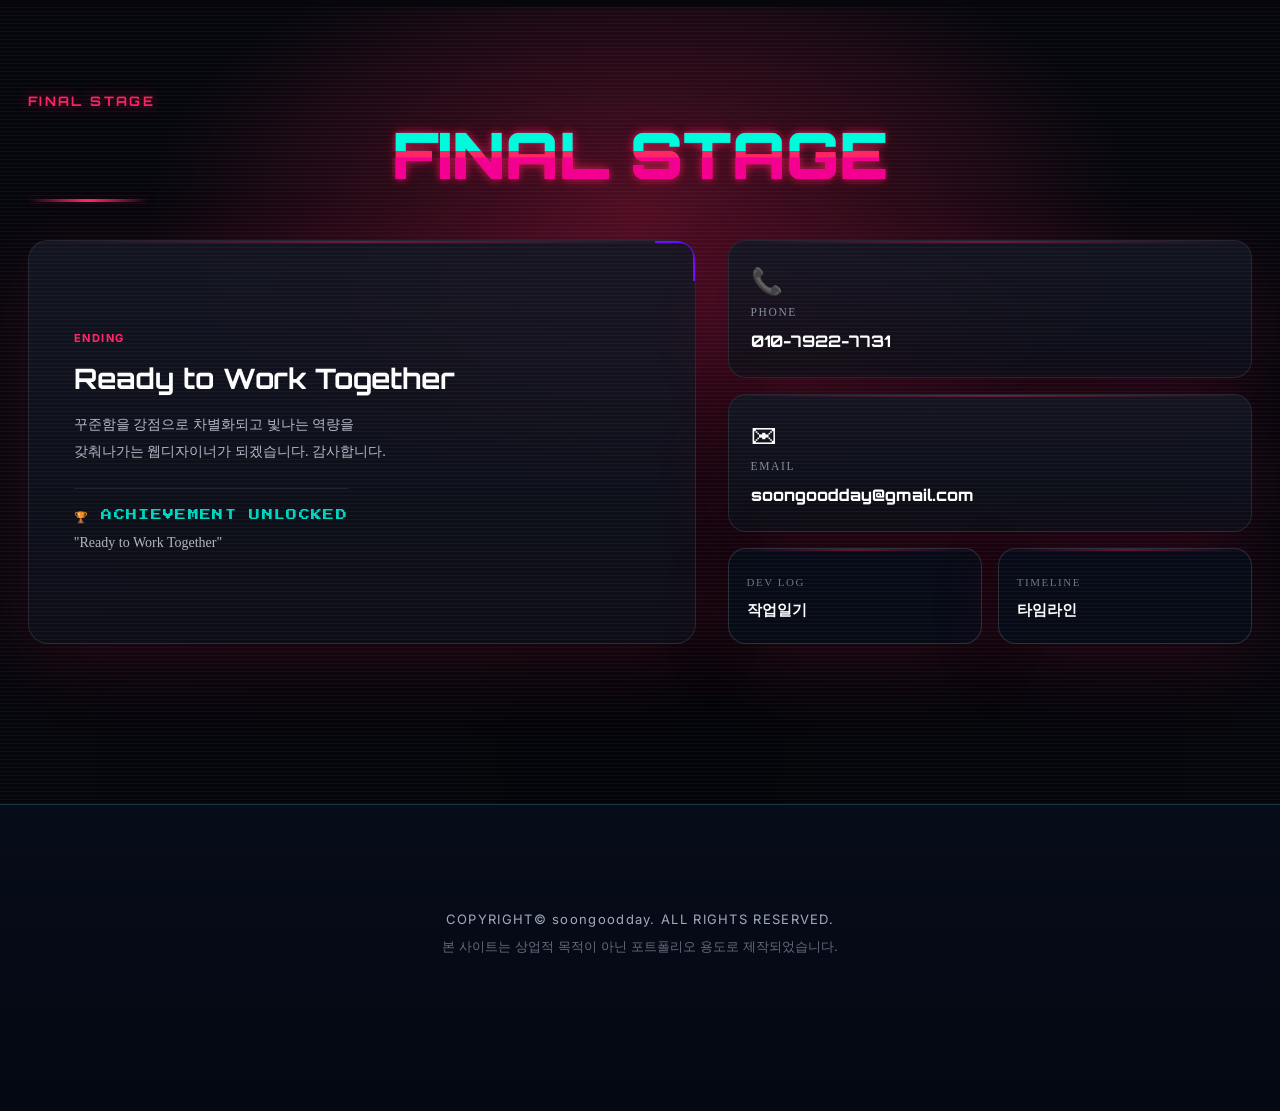
==== commit 2cc8a693: "UI UX 디자이너" ====
--- a/index-dark.html
+++ b/index-dark.html
@@ -139,7 +139,7 @@
             </span>
             <span class="title-row">
               <!-- <span class="title-meta">MODE</span> -->
-              <span class="title-pixel" data-text="UX DESIGNER">UX DESIGNER</span>
+              <span class="title-pixel" data-text="DESIGNER">DESIGNER</span>
             </span>
           </h1>
 
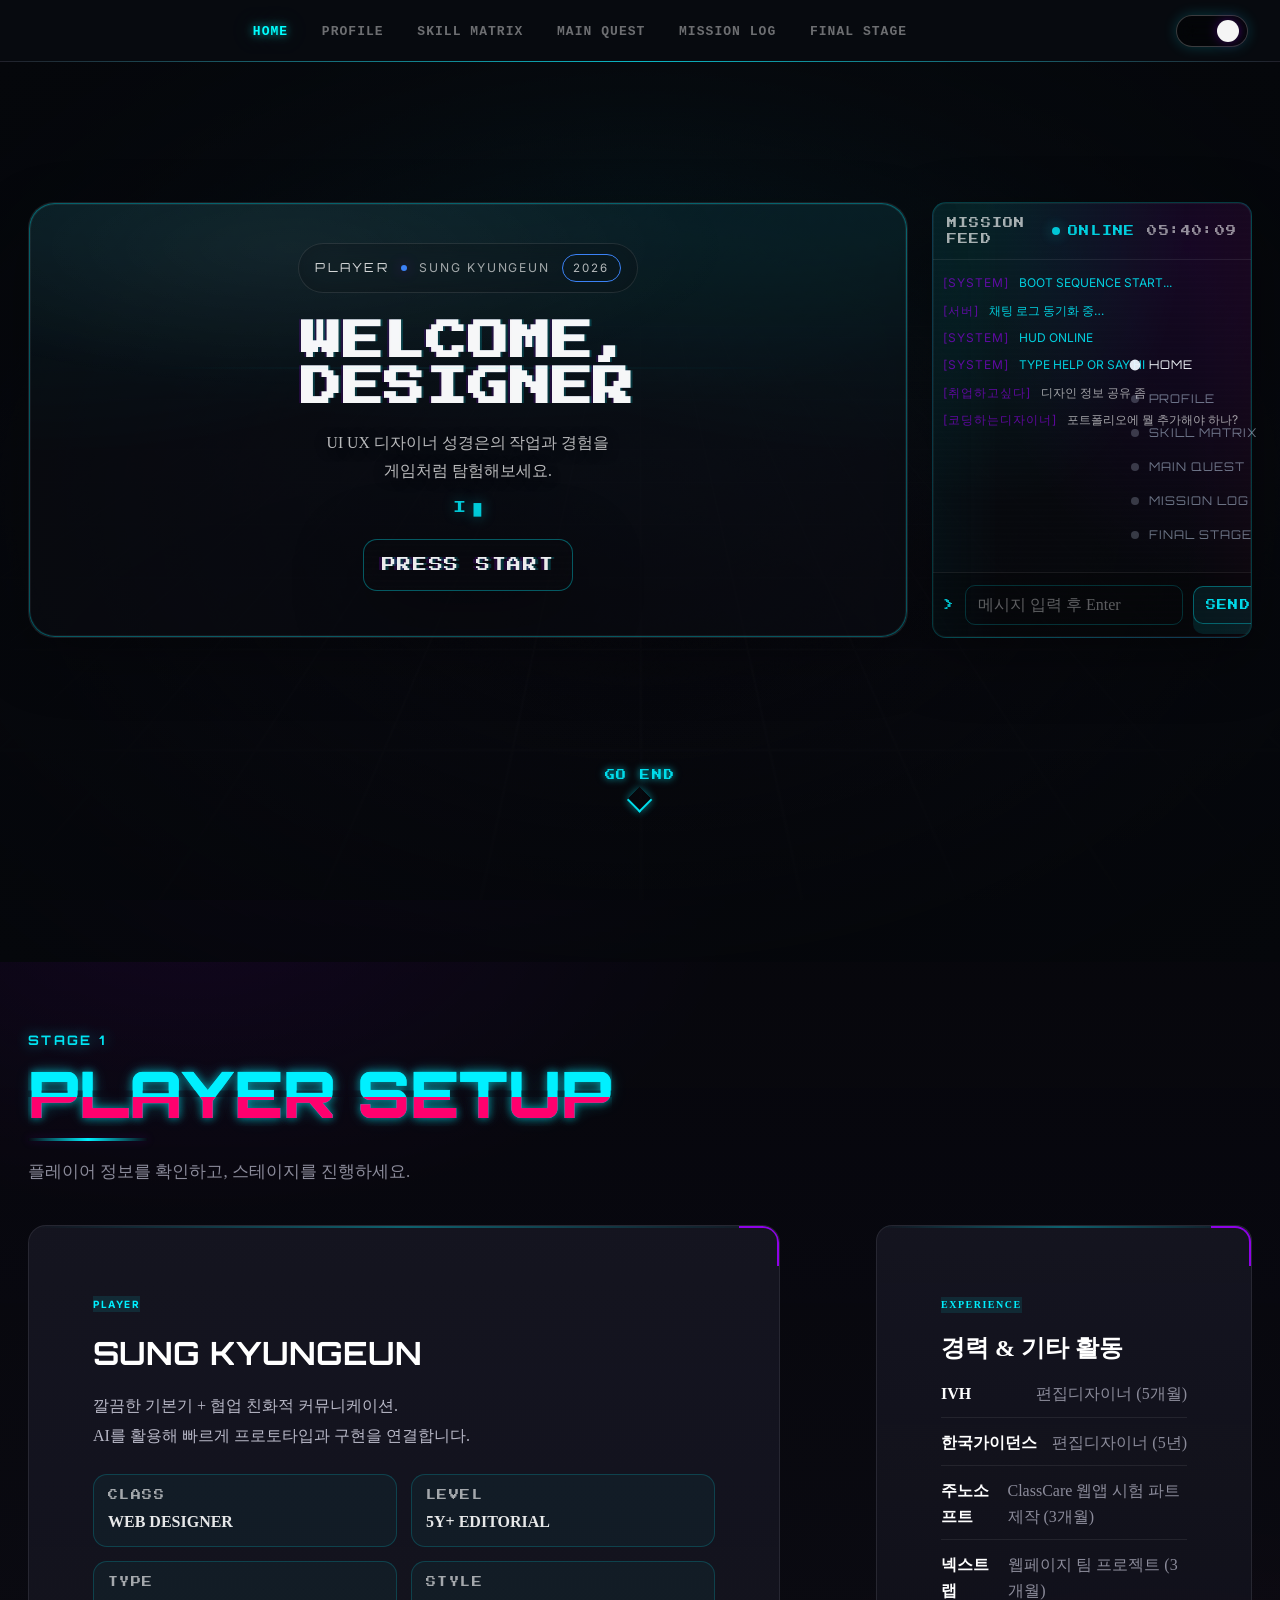
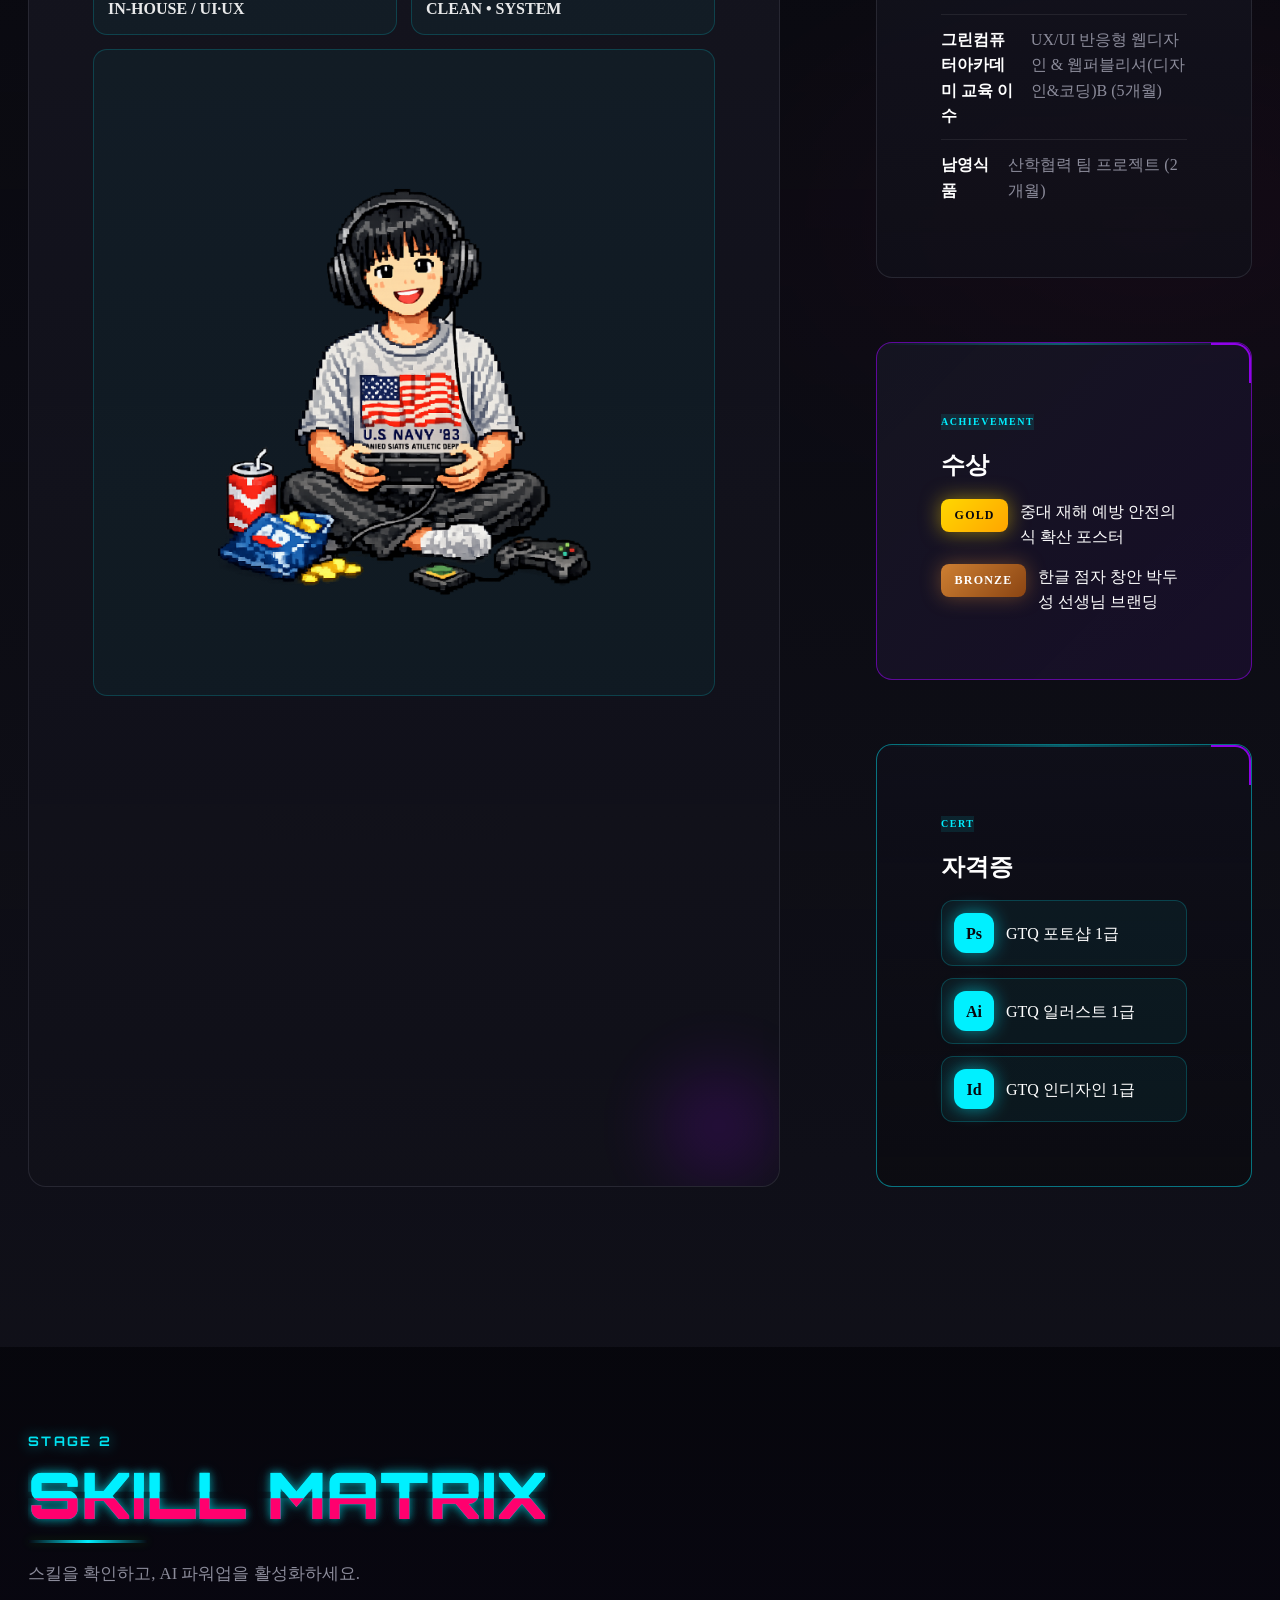
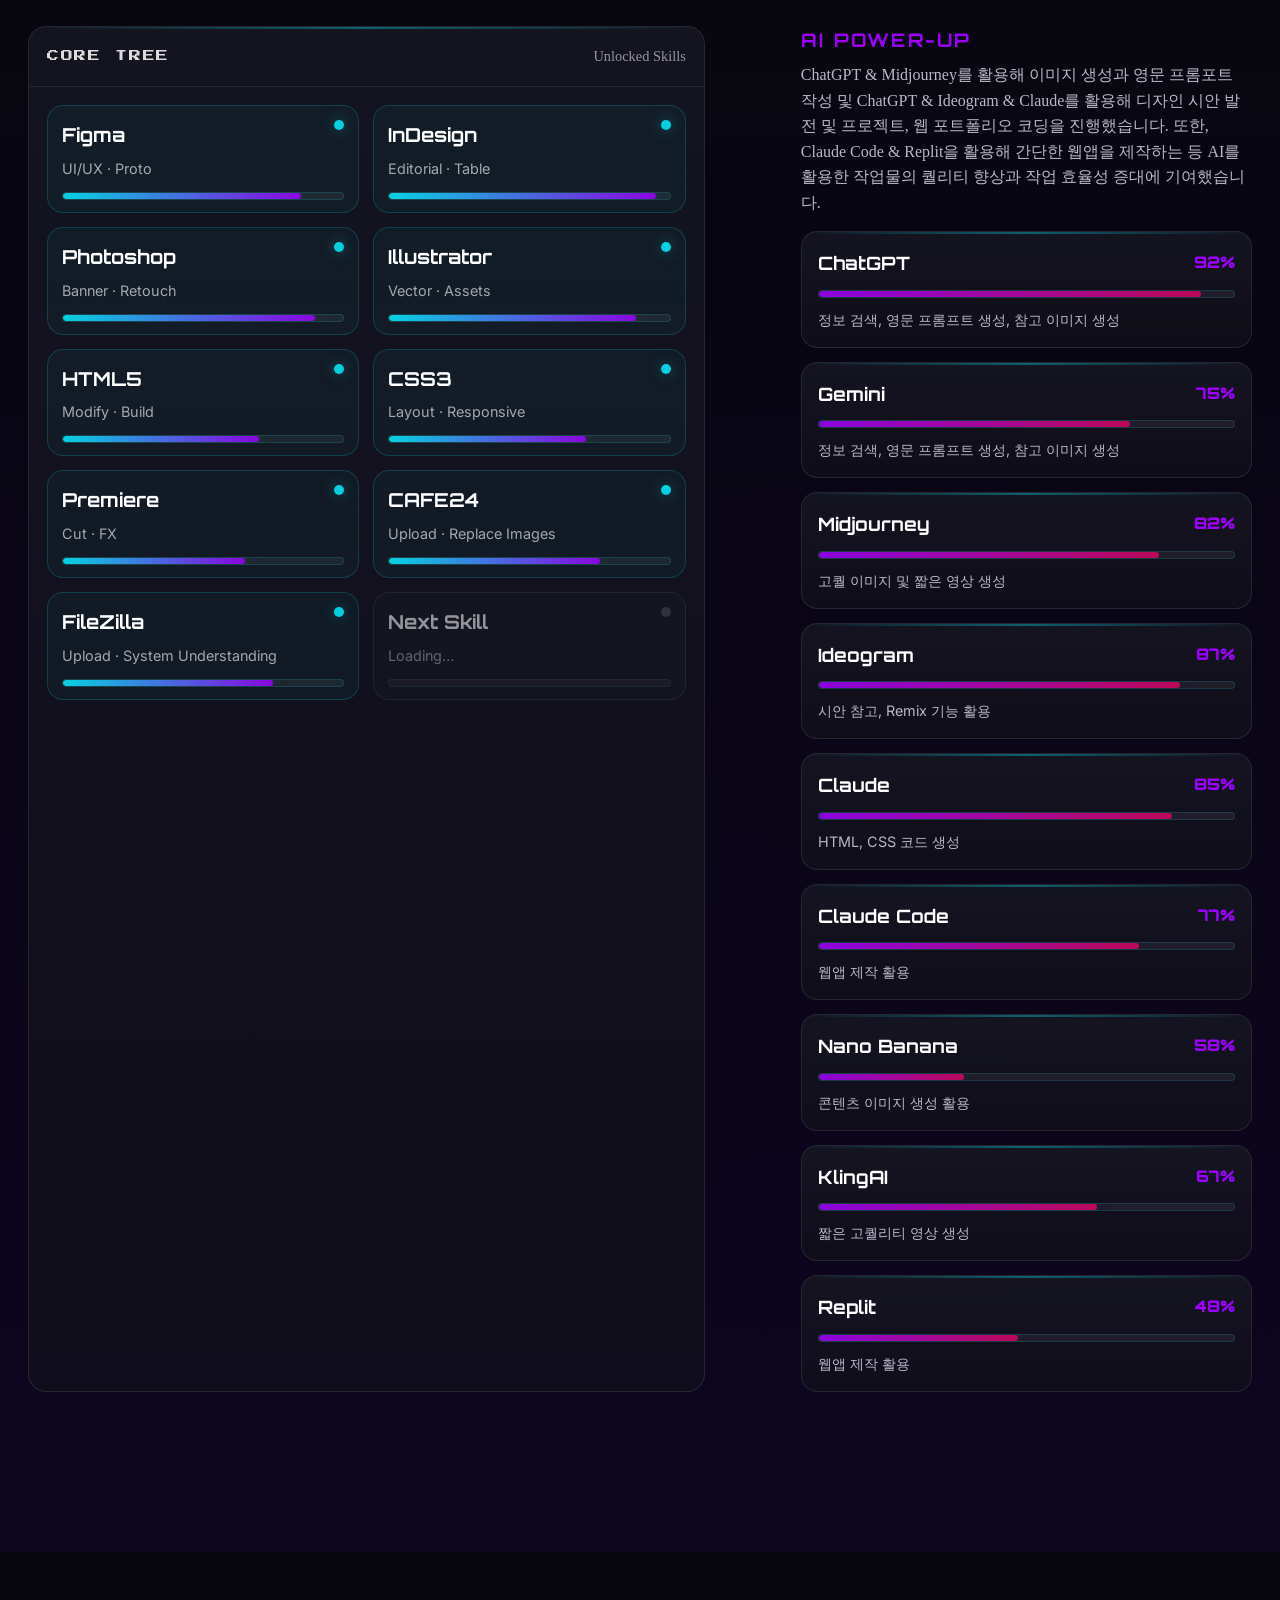
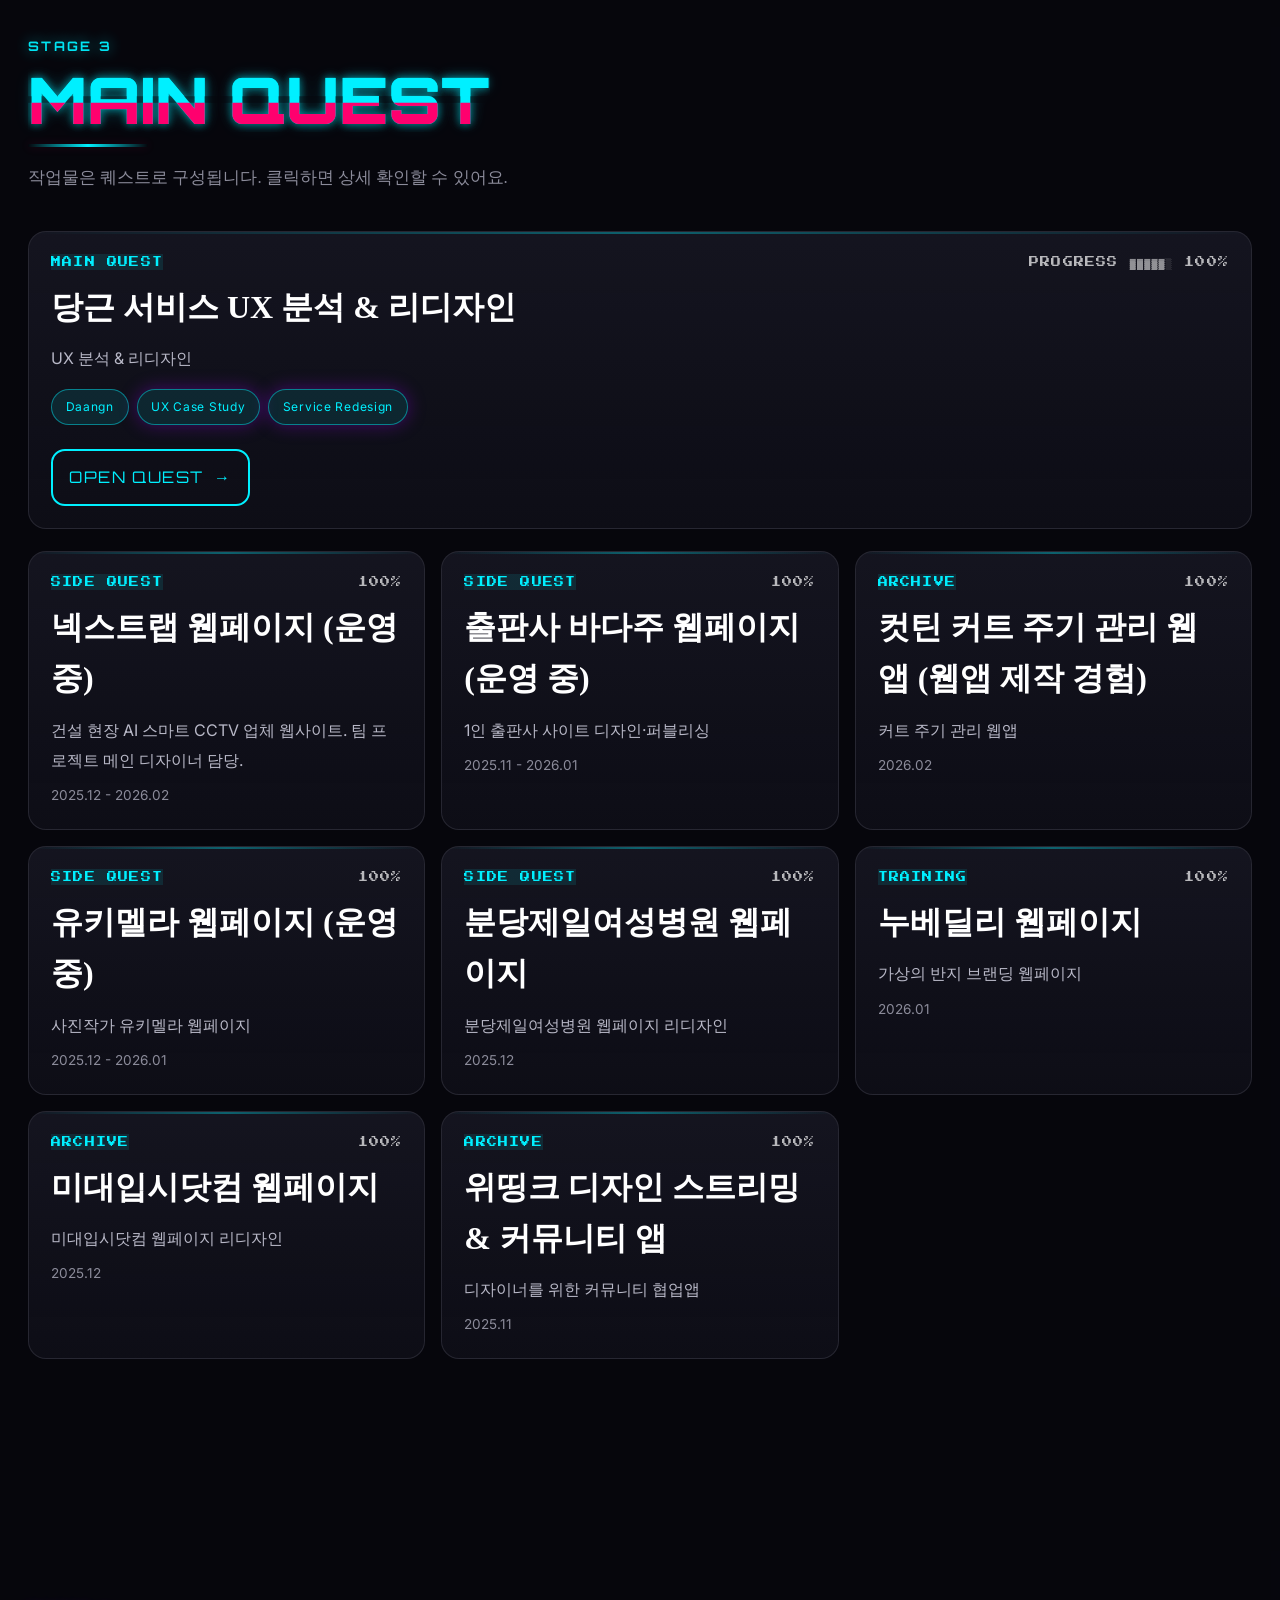
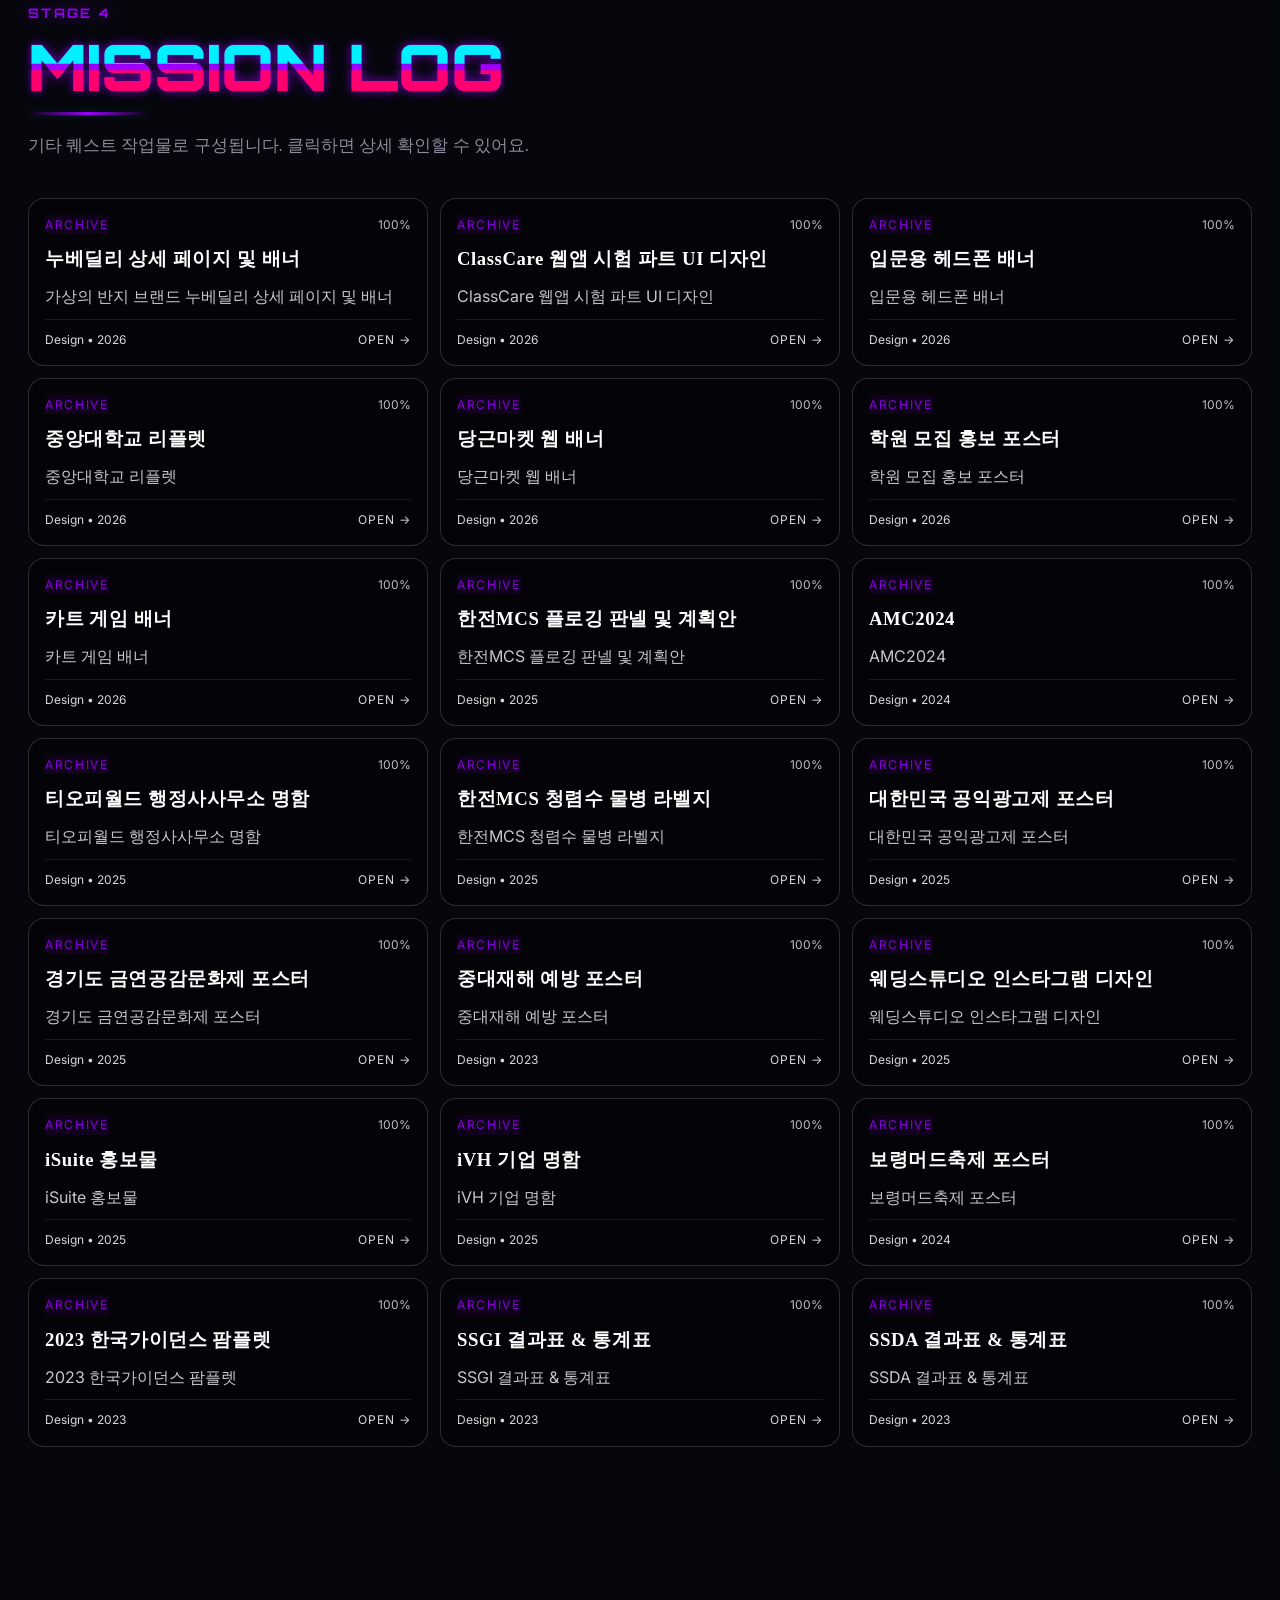
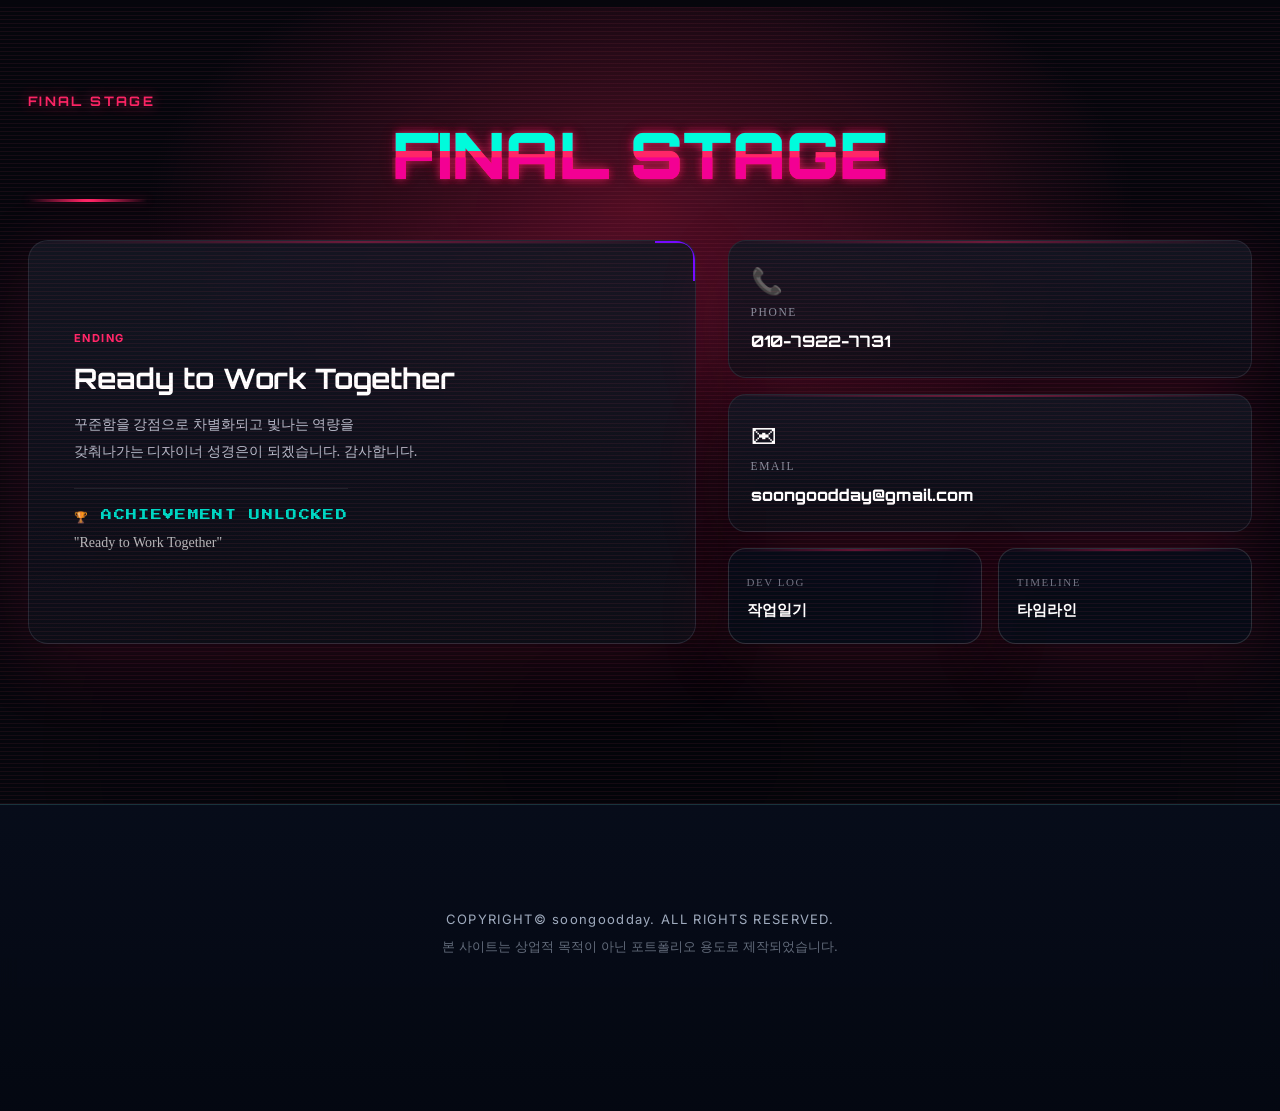
==== commit 17cbeb30: "디자이너" ====
--- a/index-dark.html
+++ b/index-dark.html
@@ -659,7 +659,7 @@
           <h3>Ready to Work Together</h3>
           <p>
             꾸준함을 강점으로 차별화되고 빛나는 역량을<br />
-            갖춰나가는 웹디자이너가 되겠습니다. 감사합니다.
+            갖춰나가는 디자이너 성경은이 되겠습니다. 감사합니다.
           </p>
           <div class="ending-ach">
             <span class="ach">🏆 ACHIEVEMENT UNLOCKED</span>
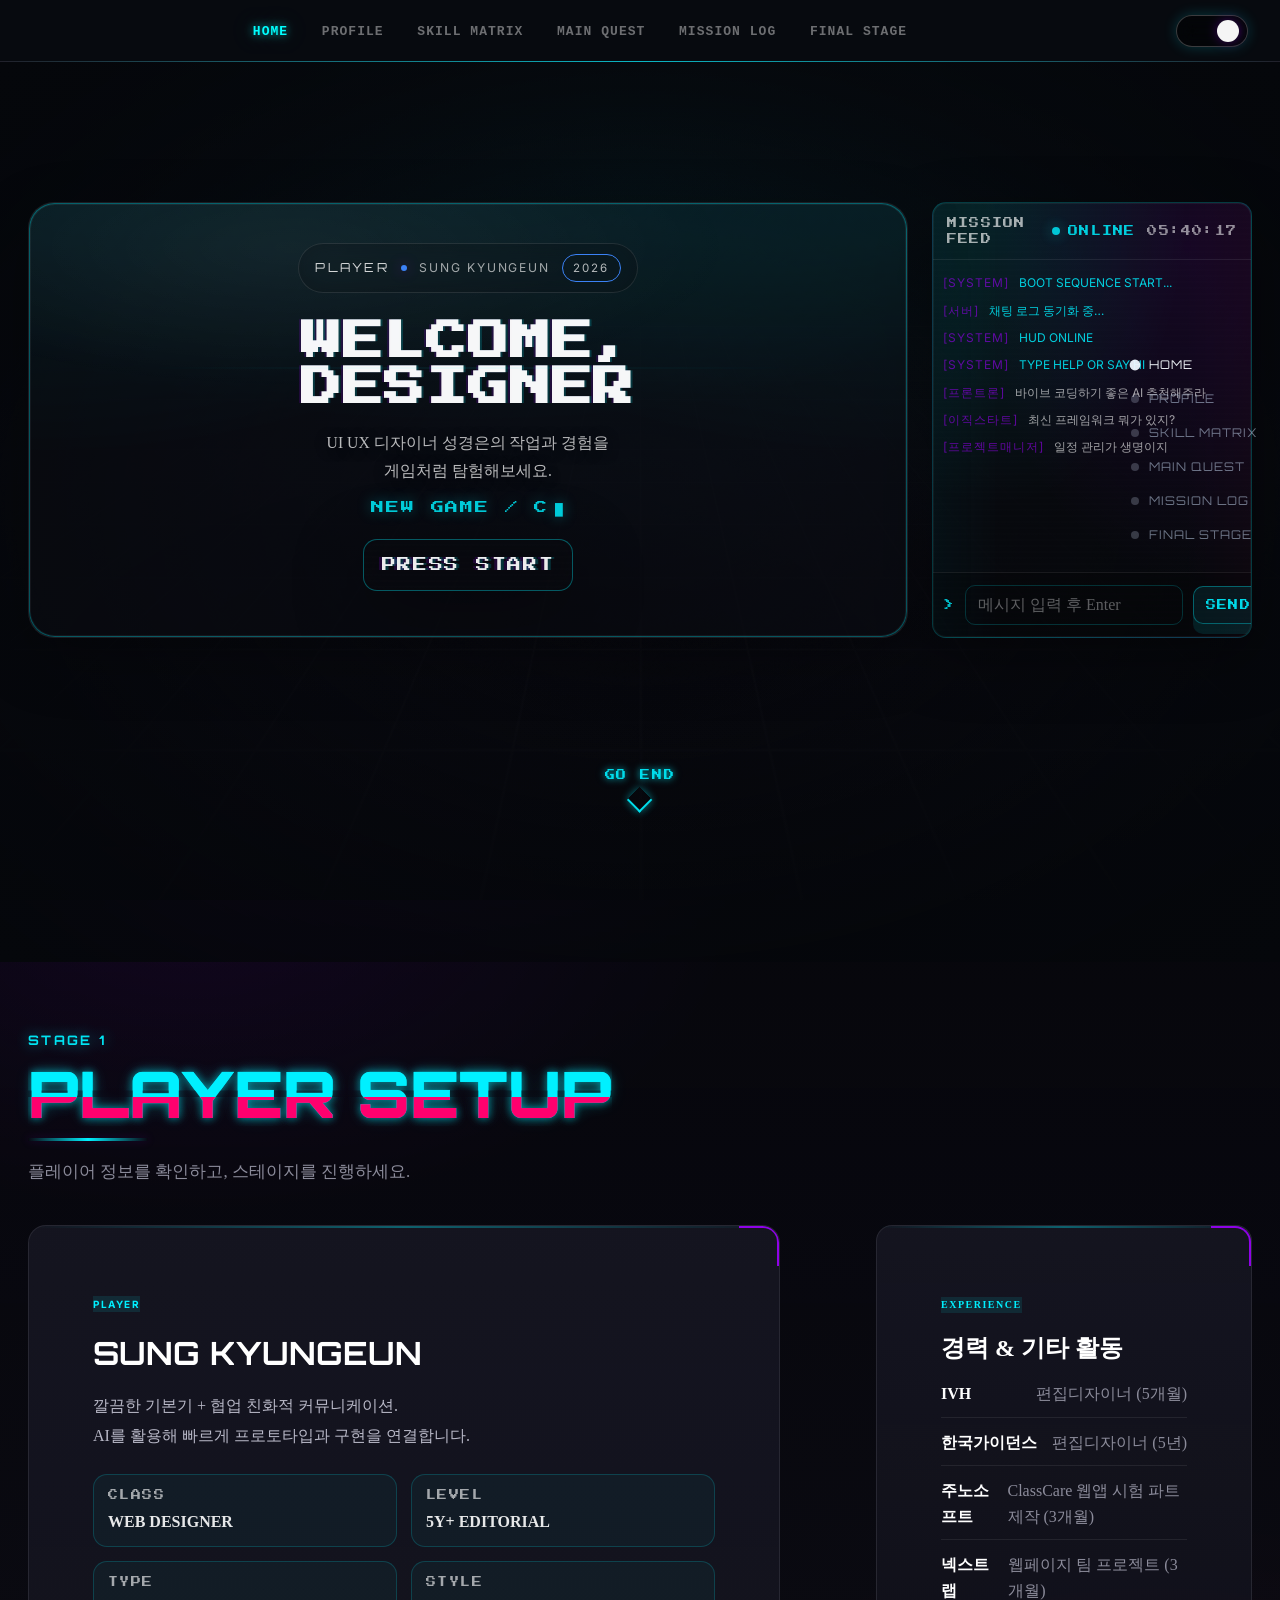
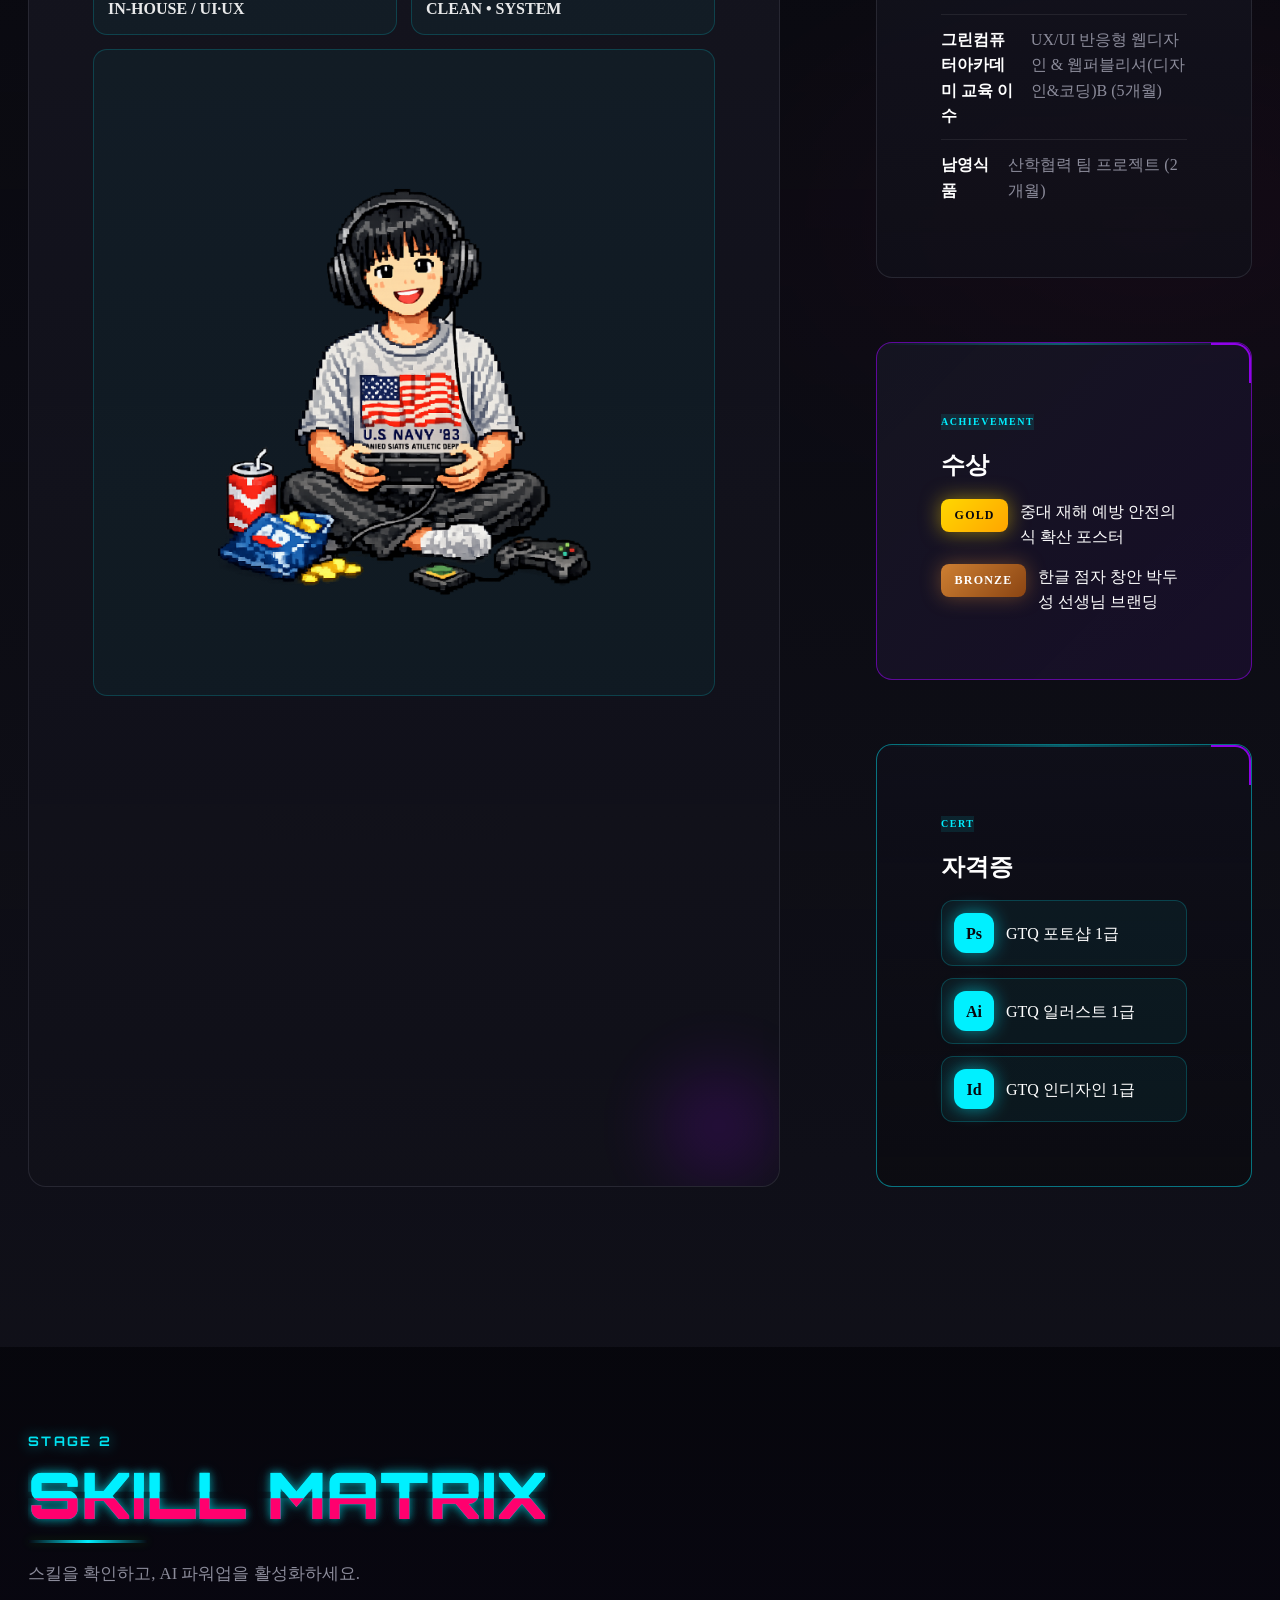
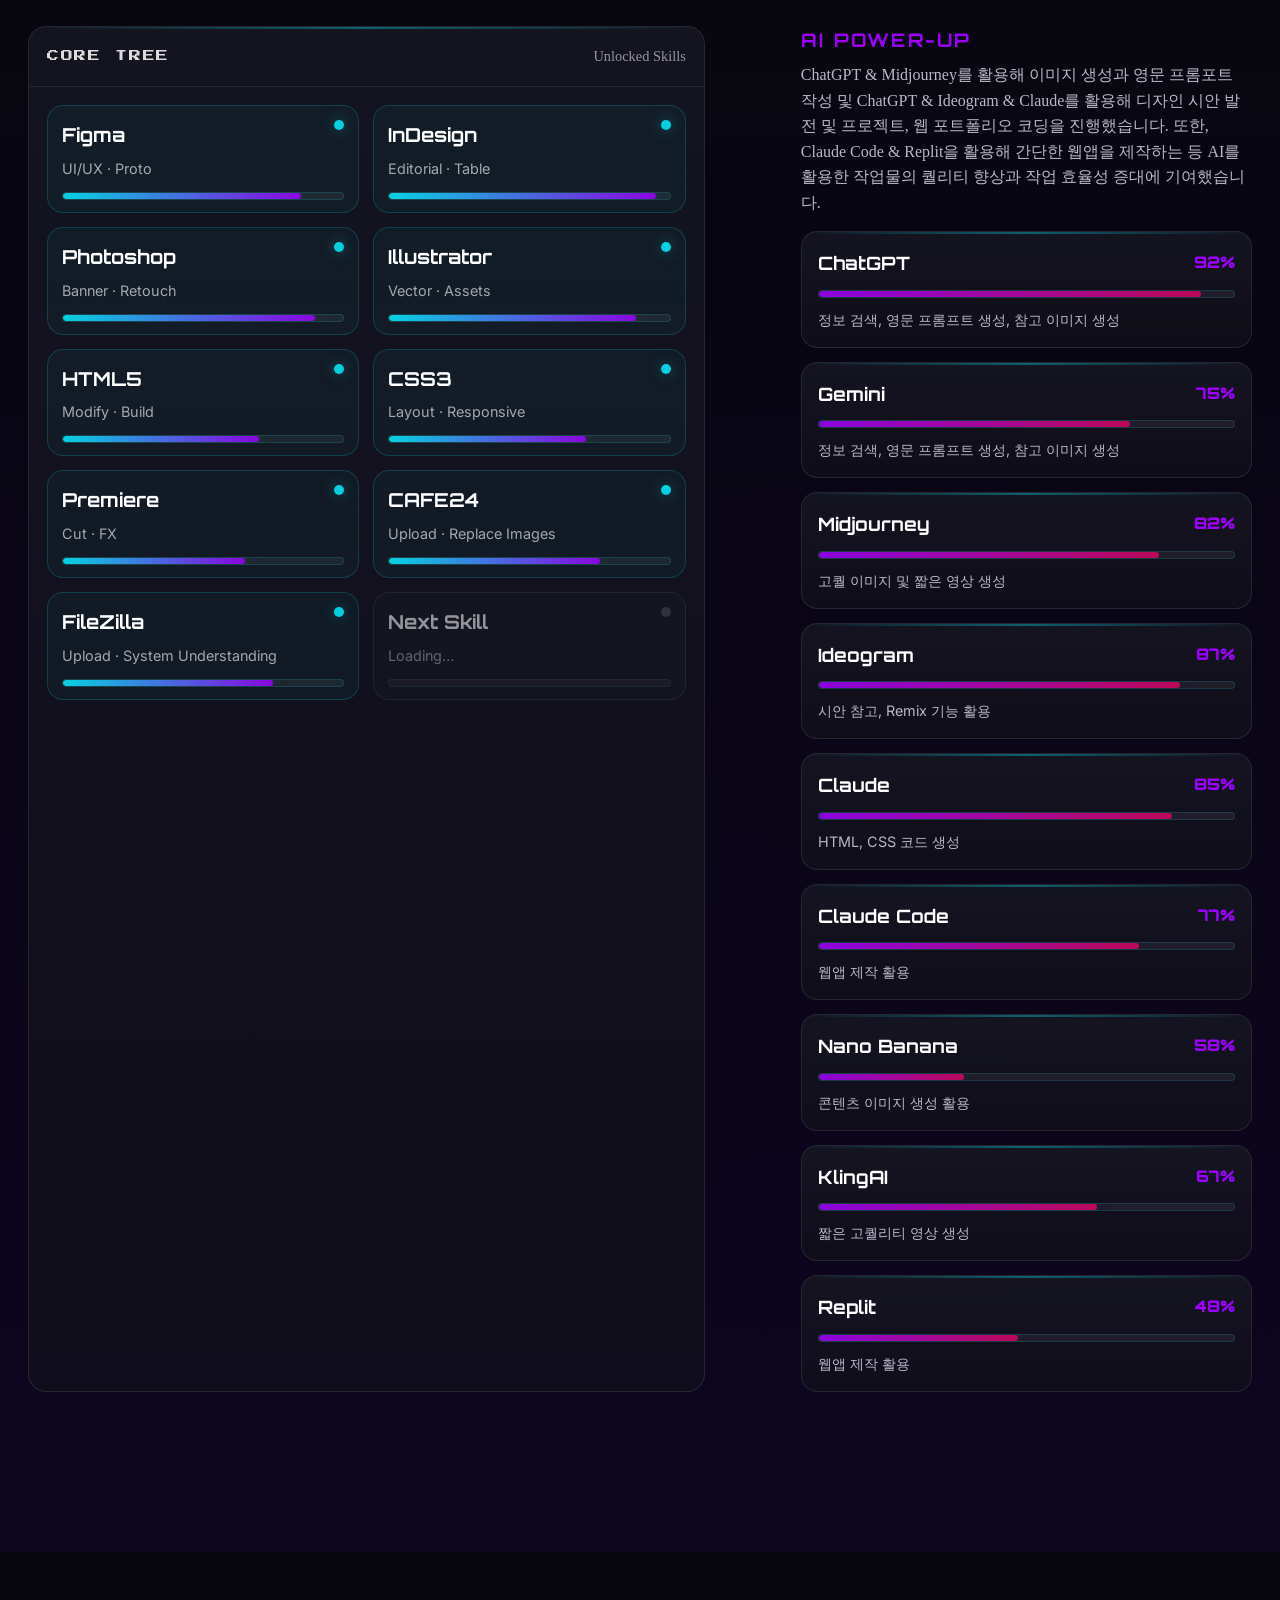
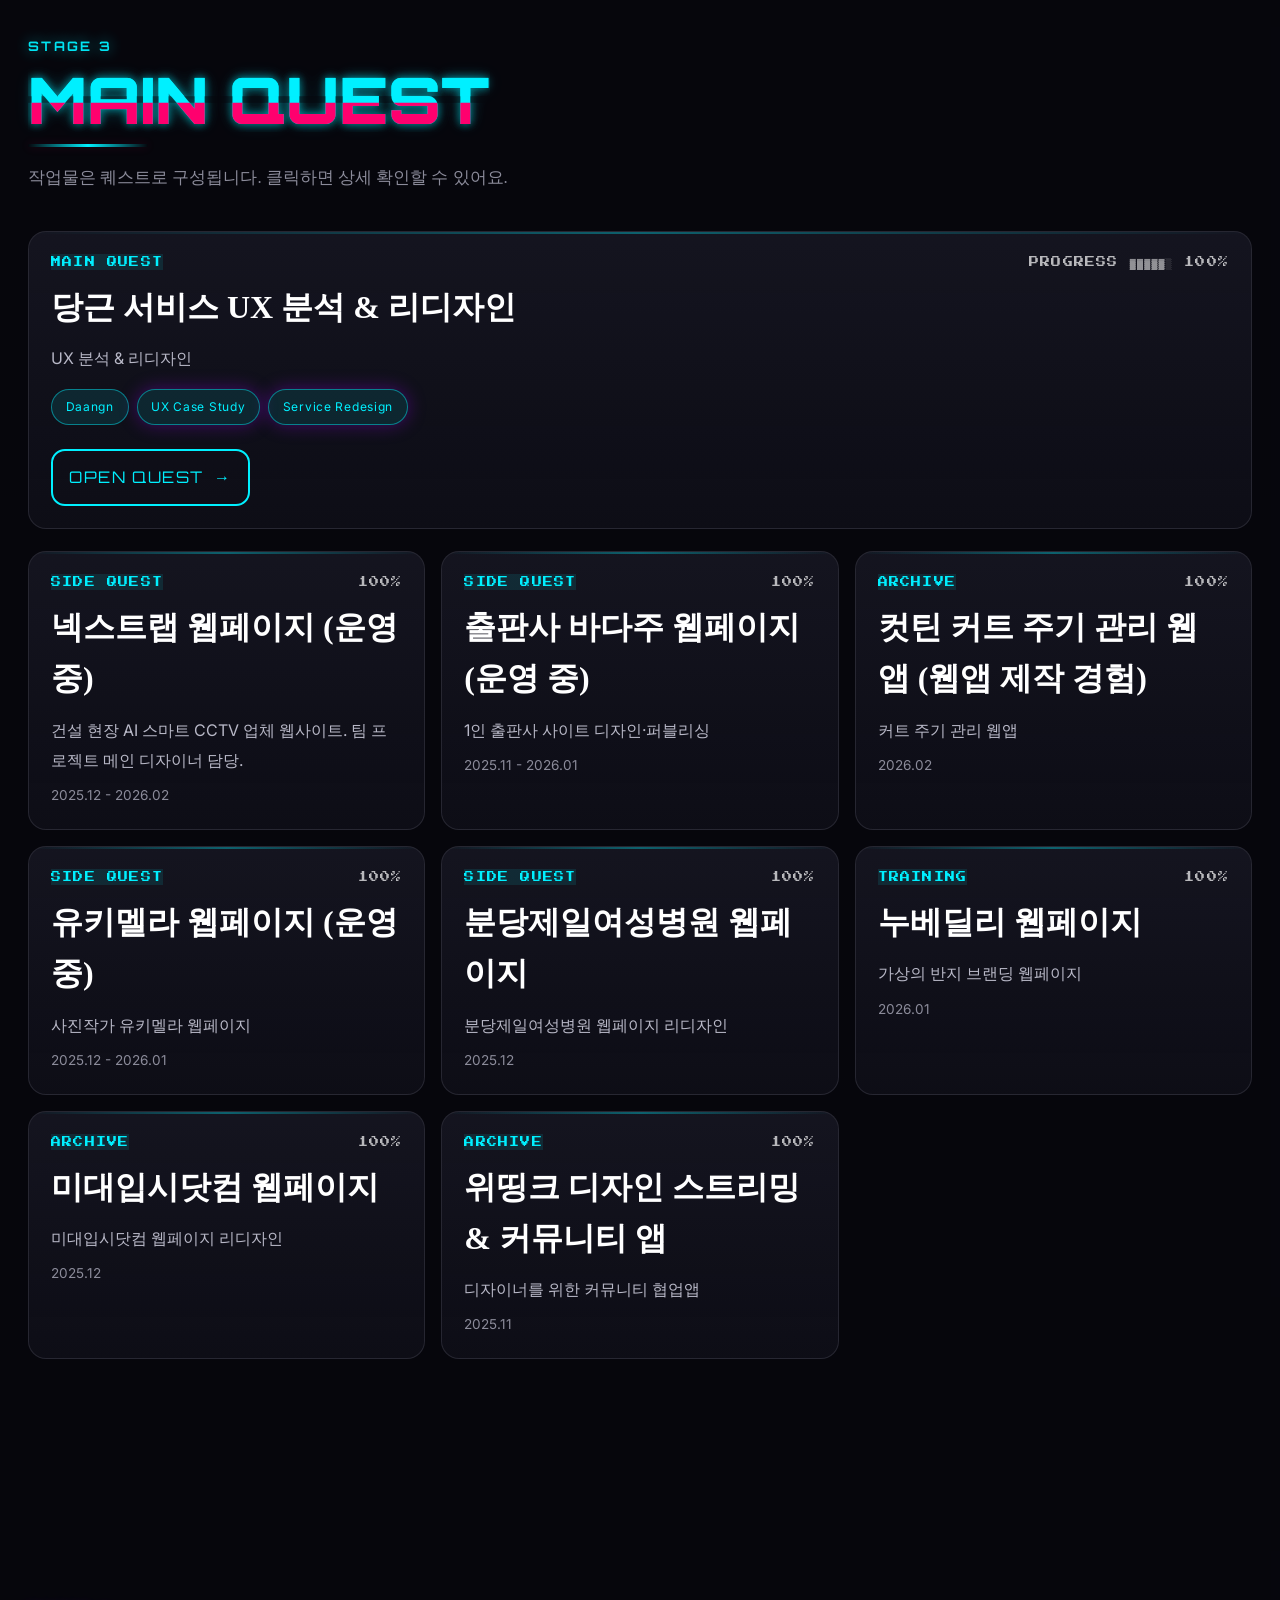
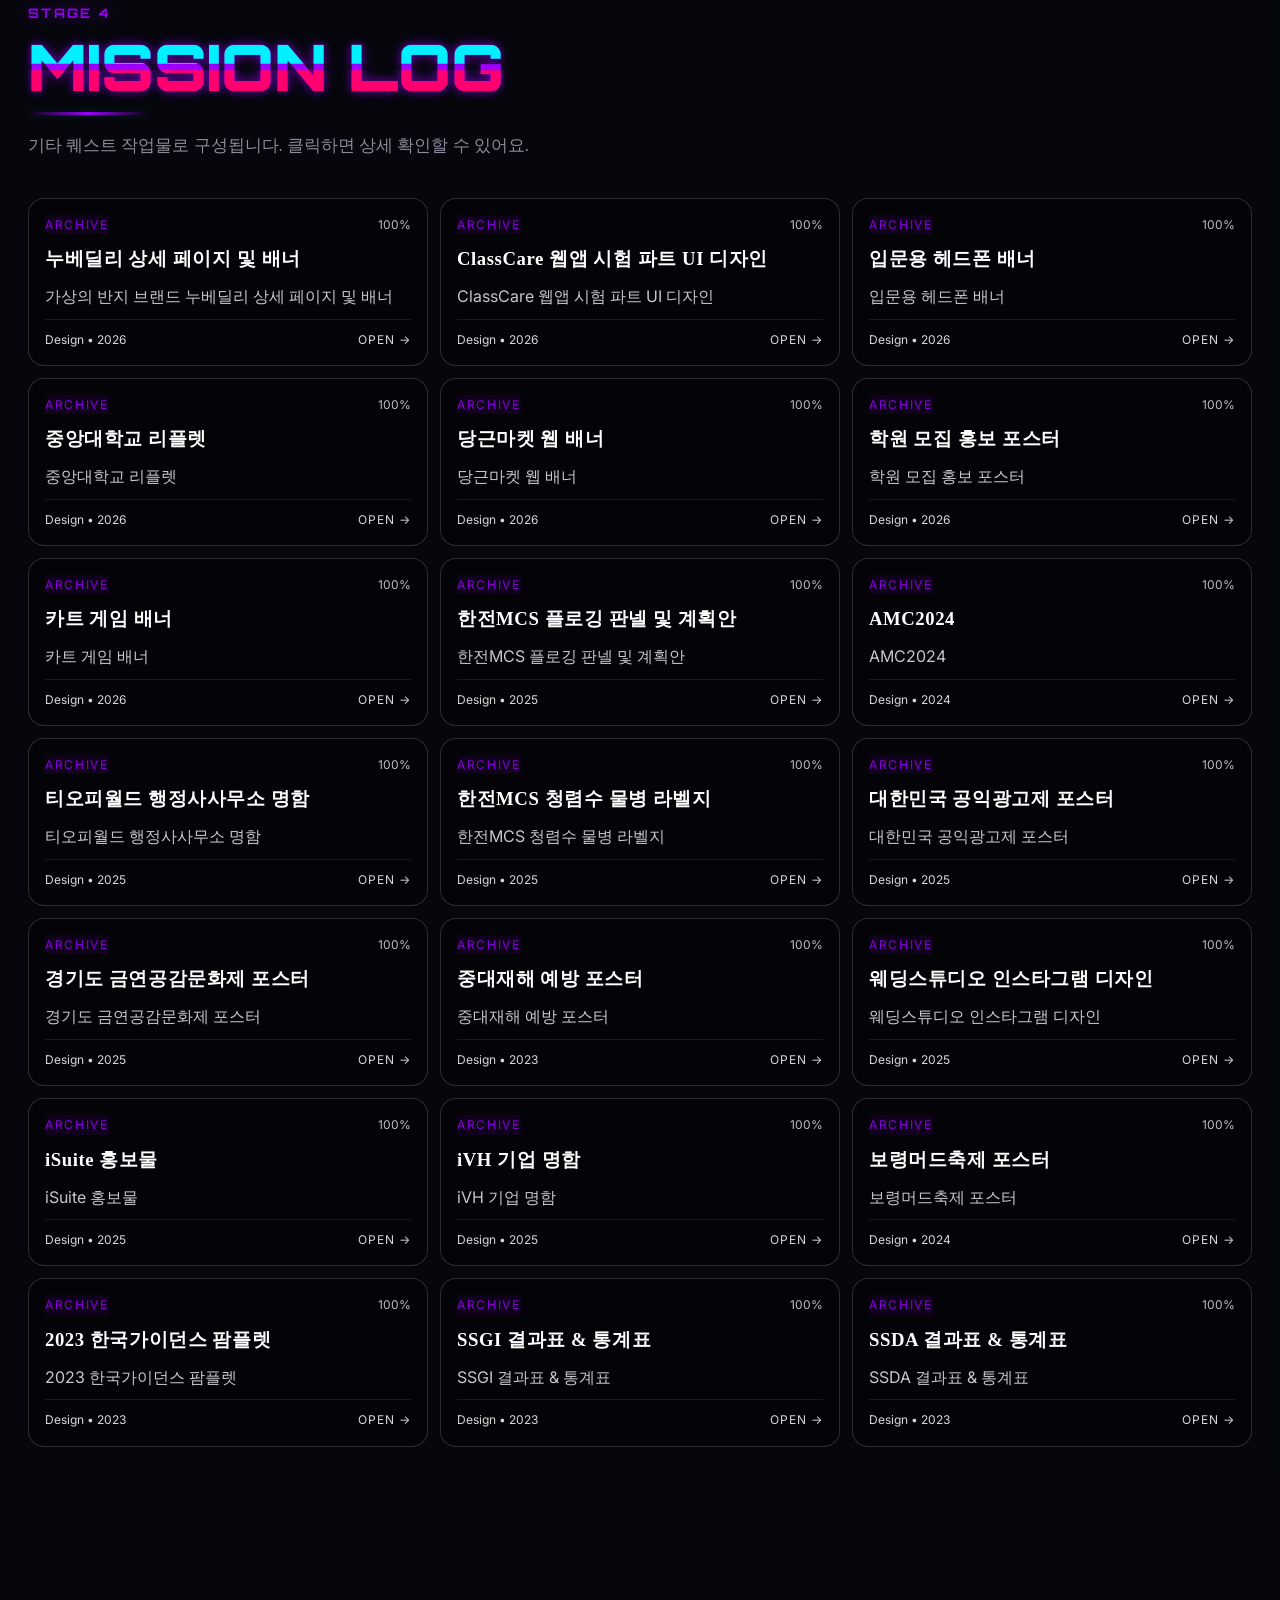
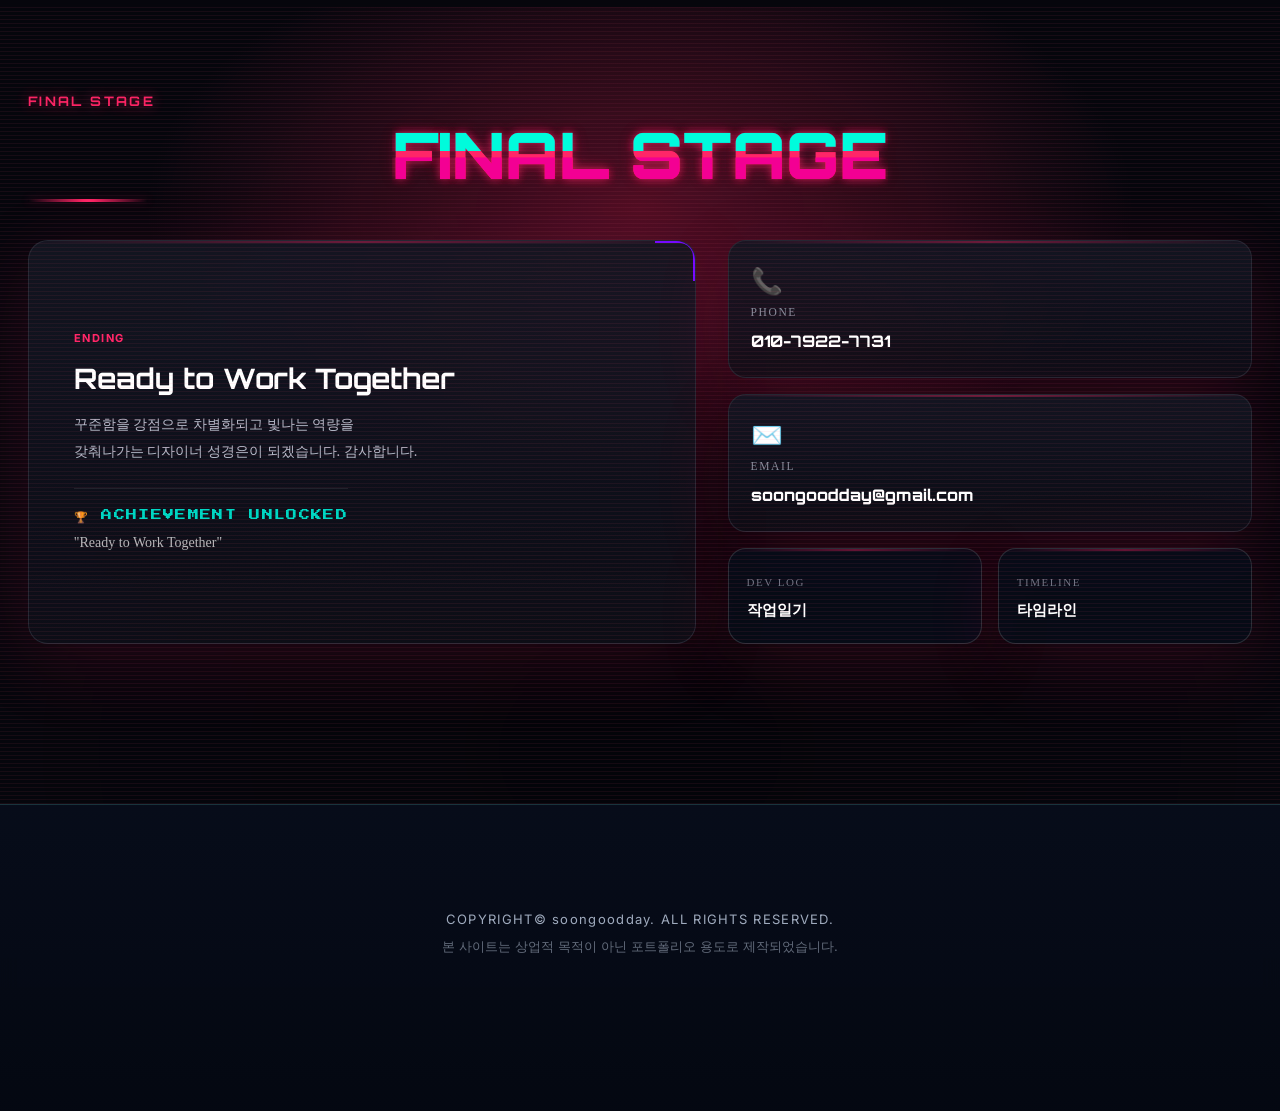
==== commit 4e5e33ea: "다크 모드_전화 및 메일 팝업" ====
--- a/index-dark.html
+++ b/index-dark.html
@@ -668,17 +668,27 @@
         </div>
 
         <div class="ending-side">
-          <a class="contact-card drop-section" href="tel:010-7922-7731" data-tilt data-tilt-strength="10">
+          <button class="contact-card drop-section contact-trigger" type="button" data-contact-type="phone"
+            data-contact-label="PHONE" data-contact-value="010-7922-7731" data-contact-action="tel:010-7922-7731"
+            data-contact-copy="010-7922-7731" data-tilt data-tilt-strength="10">
+
             <span class="card-icon">📞</span>
             <span class="card-label">PHONE</span>
             <span class="card-value">010-7922-7731</span>
-          </a>
-
-          <a class="contact-card drop-section" href="mailto:soongoodday@gmail.com" data-tilt data-tilt-strength="10">
-            <span class="card-icon">✉</span>
+
+          </button>
+
+
+          <button class="contact-card drop-section contact-trigger" type="button" data-contact-type="email"
+            data-contact-label="EMAIL" data-contact-value="soongoodday@gmail.com"
+            data-contact-action="mailto:soongoodday@gmail.com" data-contact-copy="soongoodday@gmail.com" data-tilt
+            data-tilt-strength="10">
+
+            <span class="card-icon">✉️</span>
             <span class="card-label">EMAIL</span>
             <span class="card-value">soongoodday@gmail.com</span>
-          </a>
+
+          </button>
 
           <div class="ending-links">
             <a class="ending-link-card drop-section" href="https://soongoodday.tistory.com/" target="_blank"
@@ -765,6 +775,82 @@
 
       <p class="imglb-hint">휠: 확대/축소 · 드래그: 이동 · 더블클릭: 확대</p>
     </figure>
+  </div>
+
+  <div class="contact-modal" id="contactModal" aria-hidden="true">
+
+    <div class="contact-modal-backdrop" data-contact-close></div>
+
+    <article class="contact-modal-panel" role="dialog" aria-modal="true" aria-labelledby="contactModalTitle">
+
+      <button class="contact-modal-close" type="button" aria-label="닫기" data-contact-close>
+
+        <span></span>
+        <span></span>
+
+      </button>
+
+
+      <div class="contact-modal-head">
+
+        <p class="contact-modal-kicker" id="contactModalKicker">
+
+          PHONE
+
+        </p>
+
+        <h3 class="contact-modal-title" id="contactModalTitle">
+
+          복사할까요?
+
+        </h3>
+
+        <p class="contact-modal-desc" id="contactModalDesc">
+
+          전화번호를 클립보드에 복사하고 전화 앱을 열까요?
+
+        </p>
+
+      </div>
+
+
+      <div class="contact-modal-value-wrap">
+
+        <div class="contact-modal-value" id="contactModalValue">
+
+          010-7922-7731
+
+        </div>
+
+      </div>
+
+
+      <p class="contact-modal-guide" id="contactModalGuide">
+
+        * 버튼을 누르면 복사 후 앱이 열립니다.
+
+      </p>
+
+
+      <div class="contact-modal-actions">
+
+        <button class="contact-modal-btn is-ghost" type="button" data-contact-close>
+
+          취소
+
+        </button>
+
+
+        <button class="contact-modal-btn is-primary" type="button" id="contactModalConfirm">
+
+          복사하고 열기
+
+        </button>
+
+      </div>
+
+    </article>
+
   </div>
 
   <script src="script/main-dark.js"></script>
--- a/css/style-dark.css
+++ b/css/style-dark.css
@@ -7660,4 +7660,358 @@
   .card-preview{
     display: none !important;
   }
+}
+
+
+
+
+/* ==========================
+CONTACT MODAL
+========================== */
+
+.contact-trigger{
+width:100%;
+text-align:left;
+cursor:pointer;
+appearance:none;
+}
+
+
+/* overlay */
+
+.contact-modal{
+position:fixed;
+inset:0;
+z-index:12000;
+display:none;
+}
+
+.contact-modal.is-open{
+display:block;
+}
+
+.contact-modal-backdrop{
+position:absolute;
+inset:0;
+
+background:
+radial-gradient(circle at top, rgba(0,240,255,.05), transparent 40%),
+rgba(5,7,11,.78);
+
+backdrop-filter:blur(10px);
+}
+
+
+/* modal panel */
+
+.contact-modal-panel{
+
+position:absolute;
+top:50%;
+left:50%;
+
+transform:translate(-50%,-50%);
+
+width:min(88vw,460px);
+
+padding:20px 20px 18px;
+
+border-radius:20px;
+
+border:1px solid rgba(255,255,255,.10);
+
+background:
+radial-gradient(120% 140% at 20% 0%, rgba(0,240,255,.05), transparent 45%),
+radial-gradient(120% 140% at 80% 10%, rgba(157,0,255,.05), transparent 55%),
+linear-gradient(180deg, rgba(22,22,34,.96), rgba(12,12,20,.94));
+
+box-shadow:
+0 18px 50px rgba(0,0,0,.45),
+inset 0 1px 0 rgba(255,255,255,.04);
+
+}
+
+
+/* close button */
+
+.contact-modal-close{
+
+position:absolute;
+
+top:12px;
+right:12px;
+
+width:38px;
+height:38px;
+
+border-radius:50%;
+
+border:1px solid rgba(255,255,255,.10);
+
+background:rgba(255,255,255,.03);
+
+cursor:pointer;
+
+transition:.2s ease;
+
+}
+
+.contact-modal-close:hover{
+
+border-color:rgba(0,240,255,.35);
+
+box-shadow:0 0 10px rgba(0,240,255,.15);
+
+}
+
+.contact-modal-close span{
+
+position:absolute;
+
+top:50%;
+left:50%;
+
+width:14px;
+height:2px;
+
+background:rgba(255,255,255,.8);
+
+}
+
+.contact-modal-close span:first-child{
+
+transform:translate(-50%,-50%) rotate(45deg);
+
+}
+
+.contact-modal-close span:last-child{
+
+transform:translate(-50%,-50%) rotate(-45deg);
+
+}
+
+
+/* header */
+
+.contact-modal-head{
+
+padding-right:42px;
+
+}
+
+.contact-modal-kicker{
+
+margin:0 0 6px;
+
+font-family:var(--font-pixel);
+
+font-size:9px;
+
+letter-spacing:.12em;
+
+color:rgba(0,240,255,.85);
+
+}
+
+.contact-modal-title{
+
+margin:0 0 8px;
+
+font-family:'NeoDonggeunmo';
+
+font-size:clamp(1.2rem,2vw,1.5rem);
+
+color:var(--white);
+
+}
+
+.contact-modal-desc{
+
+margin:0 0 14px;
+
+font-family:'NeoDonggeunmo';
+
+font-size:.85rem;
+
+line-height:1.6;
+
+color:var(--lighter-gray);
+
+}
+
+
+/* value box */
+
+.contact-modal-value-wrap{
+
+margin-bottom:10px;
+
+}
+
+.contact-modal-value{
+
+min-height:52px;
+
+display:flex;
+
+align-items:center;
+
+padding:0 14px;
+
+border-radius:14px;
+
+border:1px solid rgba(255,255,255,.07);
+
+background:rgba(255,255,255,.05);
+
+font-family:var(--font-body);
+
+font-size:clamp(.95rem,1.4vw,1.1rem);
+
+font-weight:700;
+
+color:var(--white);
+
+word-break:break-all;
+
+}
+
+
+/* guide text */
+
+.contact-modal-guide{
+
+margin:0 0 14px;
+
+font-family:'NeoDonggeunmo';
+
+font-size:.75rem;
+
+color:rgba(255,255,255,.55);
+
+}
+
+
+/* buttons */
+
+.contact-modal-actions{
+
+display:flex;
+
+justify-content:flex-end;
+
+gap:8px;
+
+}
+
+.contact-modal-btn{
+
+min-width:90px;
+
+height:40px;
+
+padding:0 14px;
+
+border-radius:12px;
+
+border:1px solid transparent;
+
+font-family:'NeoDonggeunmo';
+
+font-size:.85rem;
+
+font-weight:700;
+
+cursor:pointer;
+
+transition:.2s ease;
+
+}
+
+
+/* cancel */
+
+.contact-modal-btn.is-ghost{
+
+background:rgba(255,255,255,.04);
+
+border-color:rgba(255,255,255,.10);
+
+color:rgba(255,255,255,.85);
+
+}
+
+.contact-modal-btn.is-ghost:hover{
+
+border-color:rgba(255,255,255,.18);
+
+background:rgba(255,255,255,.07);
+
+}
+
+
+/* confirm */
+
+.contact-modal-btn.is-primary{
+
+background:#ffffff;
+
+color:#0b0d14;
+
+}
+
+.contact-modal-btn.is-primary:hover{
+
+transform:translateY(-1px);
+
+box-shadow:0 8px 18px rgba(255,255,255,.10);
+
+}
+
+
+/* body scroll lock */
+
+body.contact-modal-open{
+
+overflow:hidden;
+
+}
+
+
+/* mobile */
+
+@media (max-width:640px){
+
+.contact-modal-panel{
+
+width:min(92vw,92vw);
+
+padding:18px 16px 16px;
+
+}
+
+.contact-modal-title{
+
+font-size:1.1rem;
+
+}
+
+.contact-modal-desc{
+
+font-size:.8rem;
+
+}
+
+.contact-modal-value{
+
+font-size:.9rem;
+
+}
+
+.contact-modal-btn{
+
+flex:1;
+
+}
+
 }
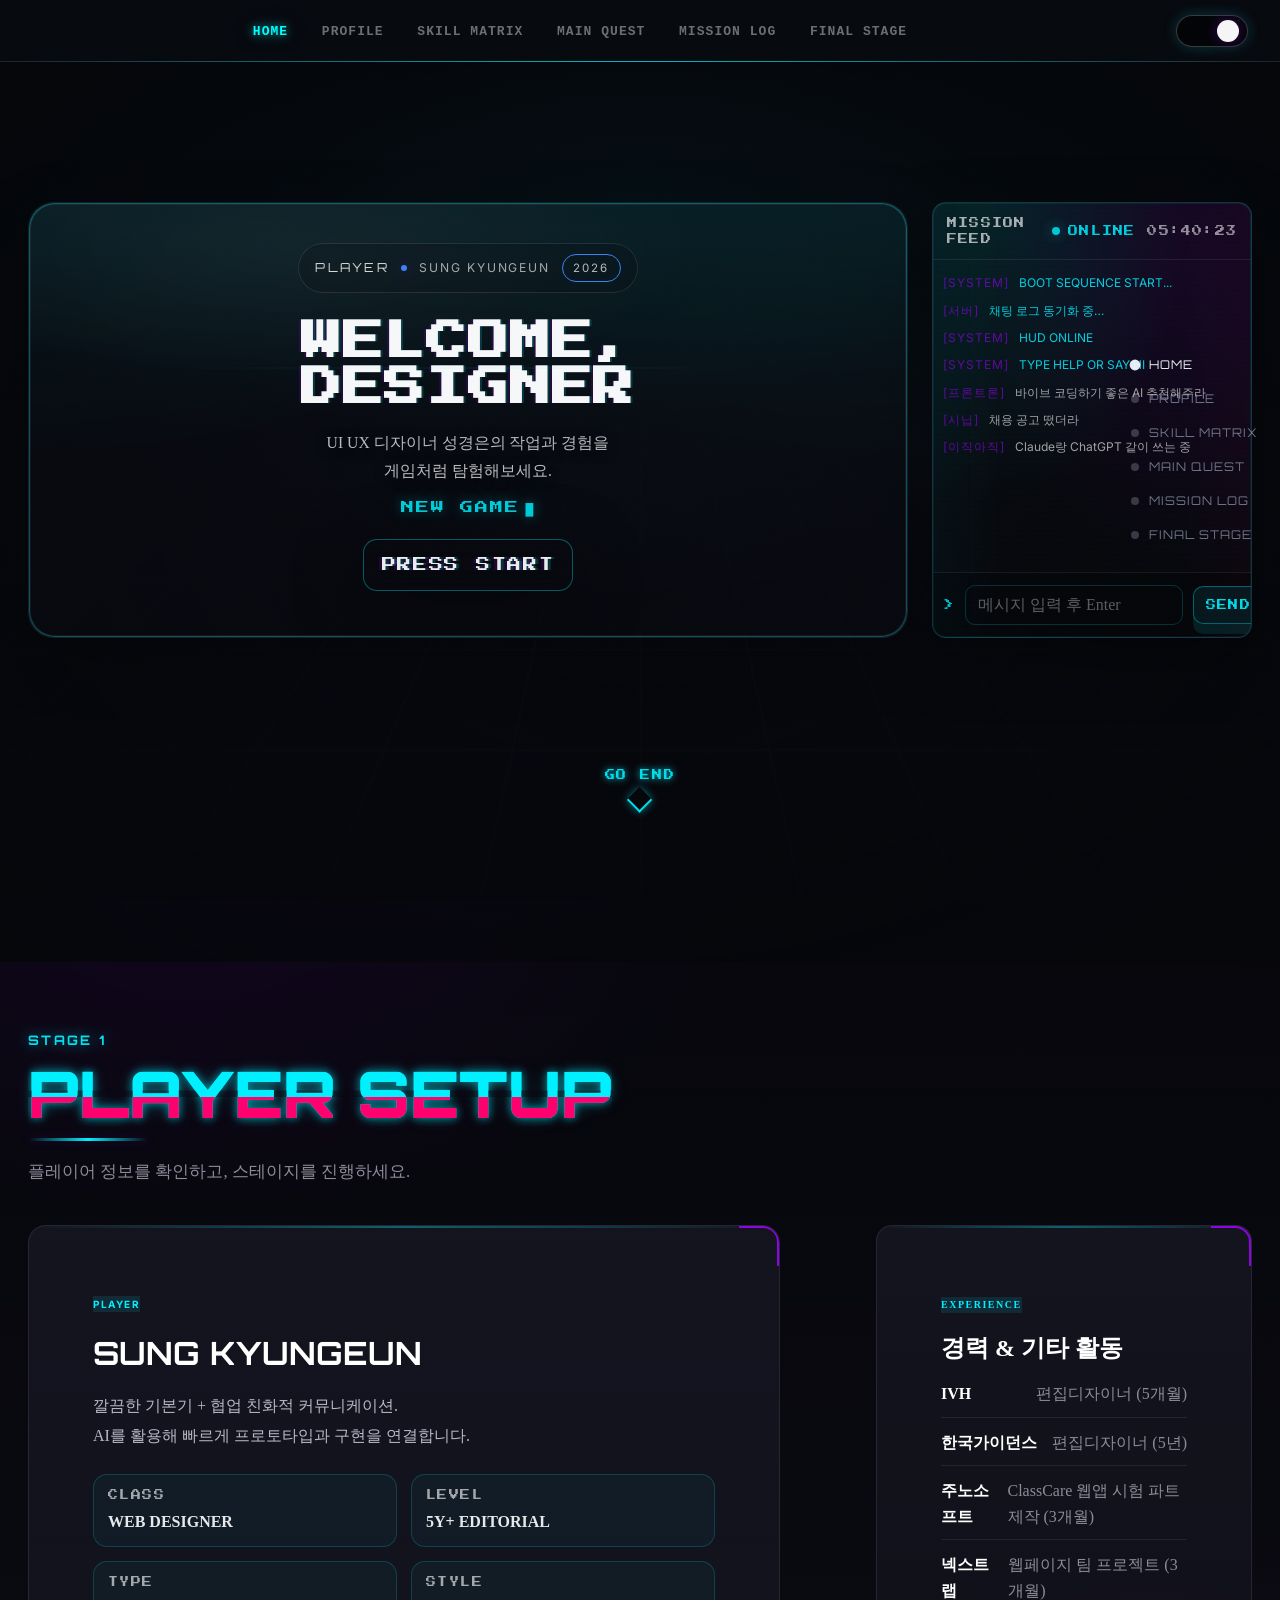
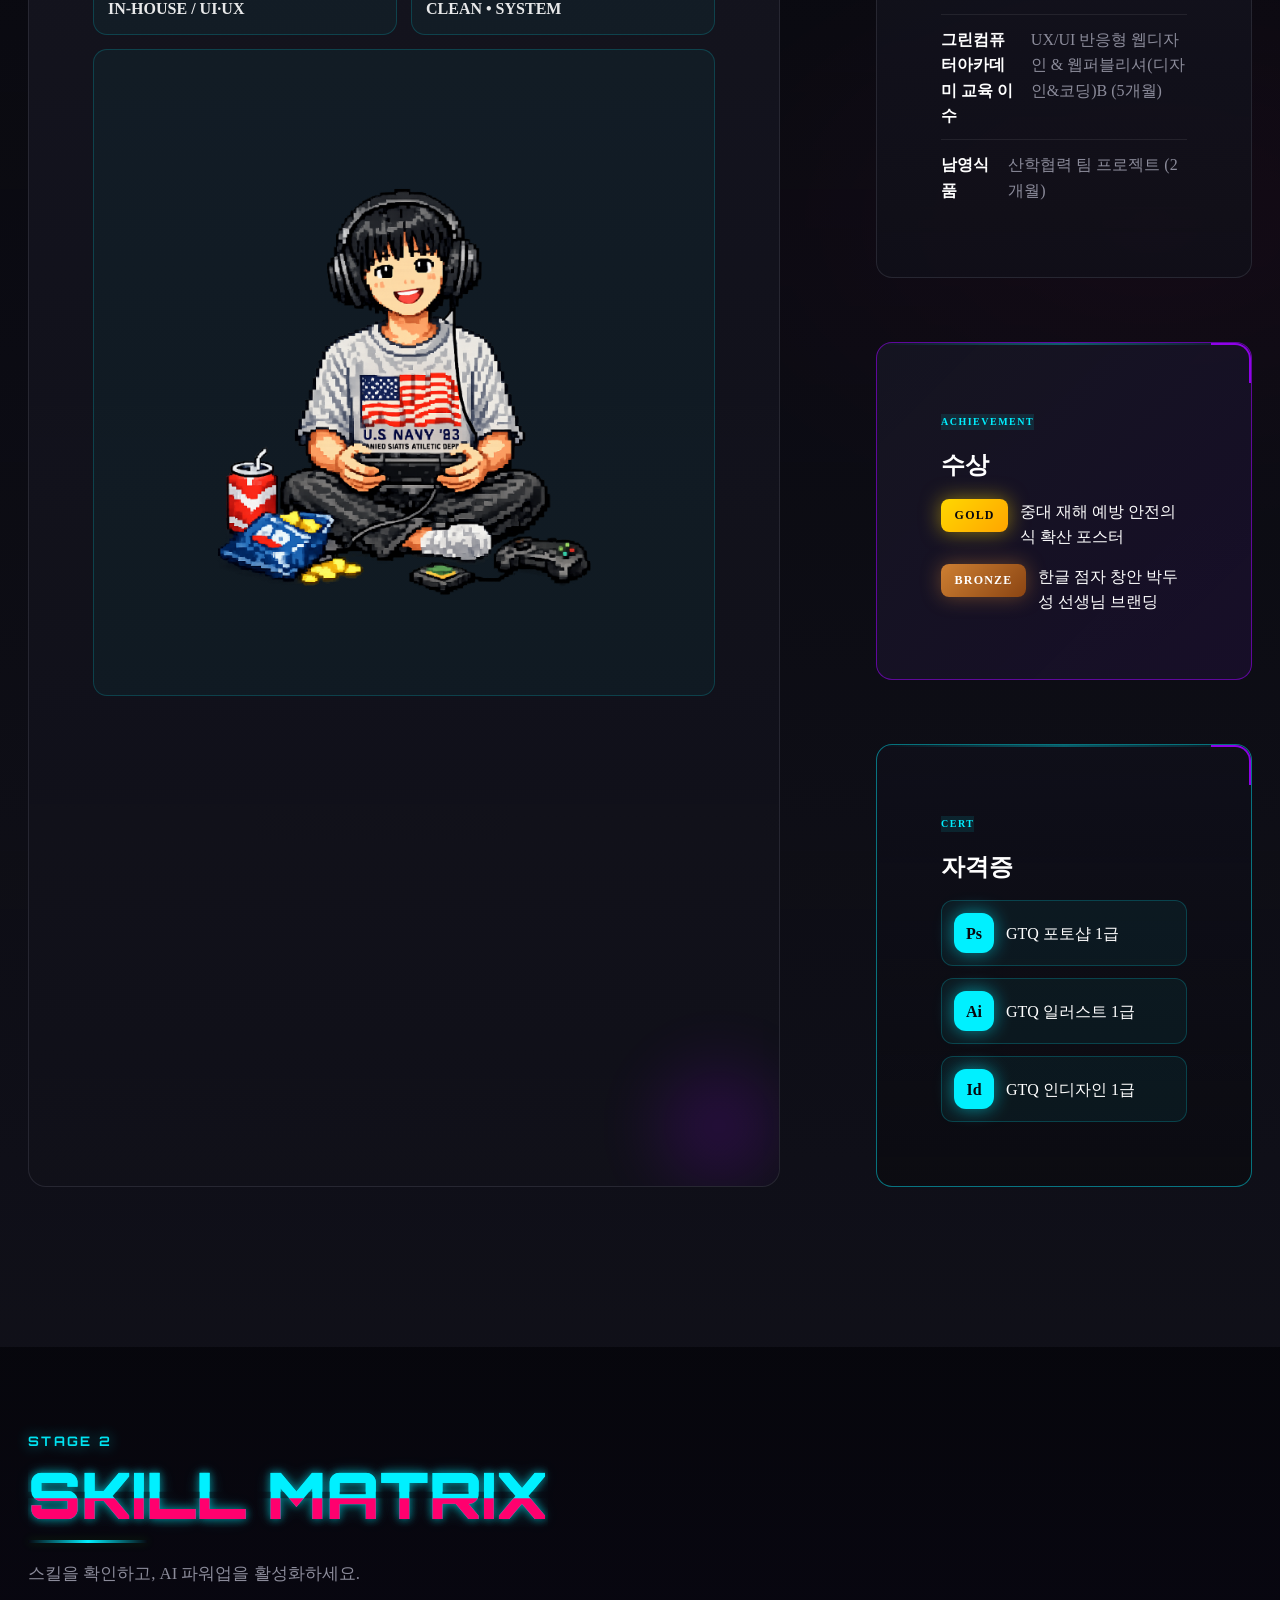
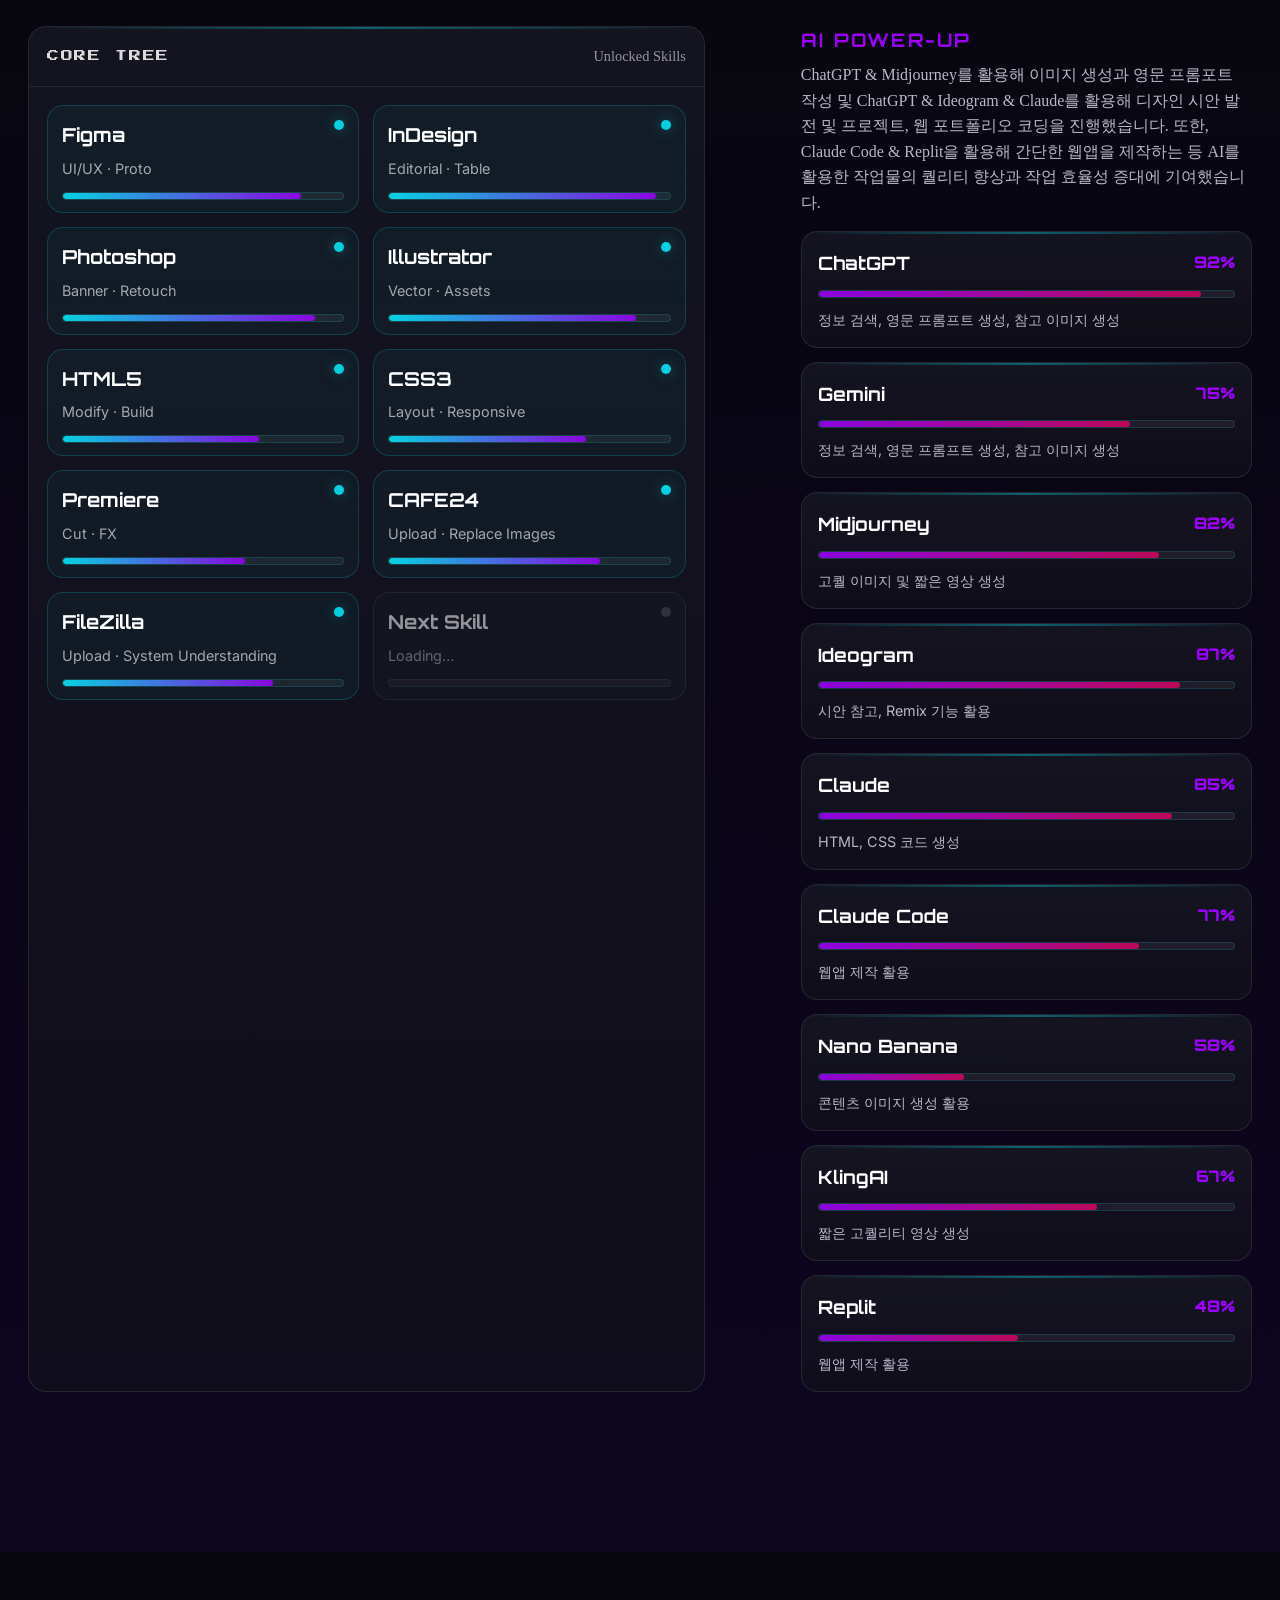
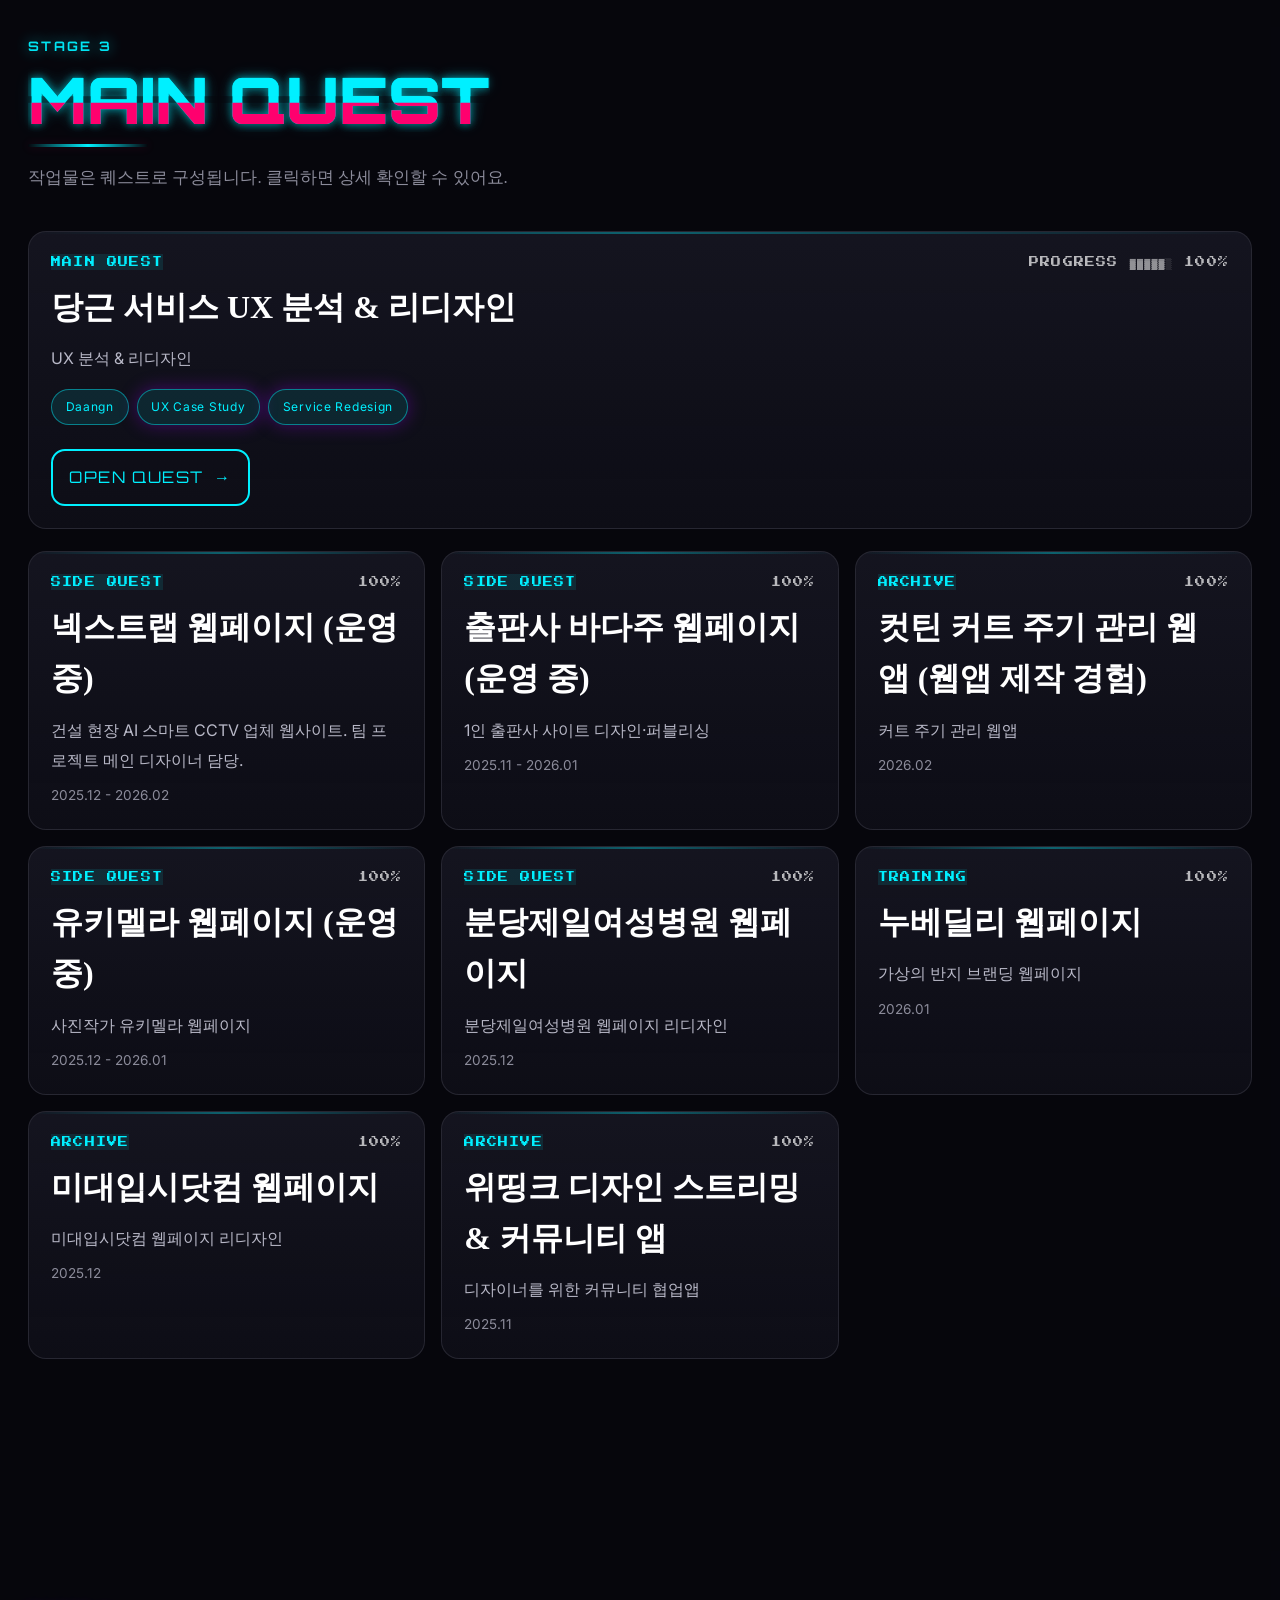
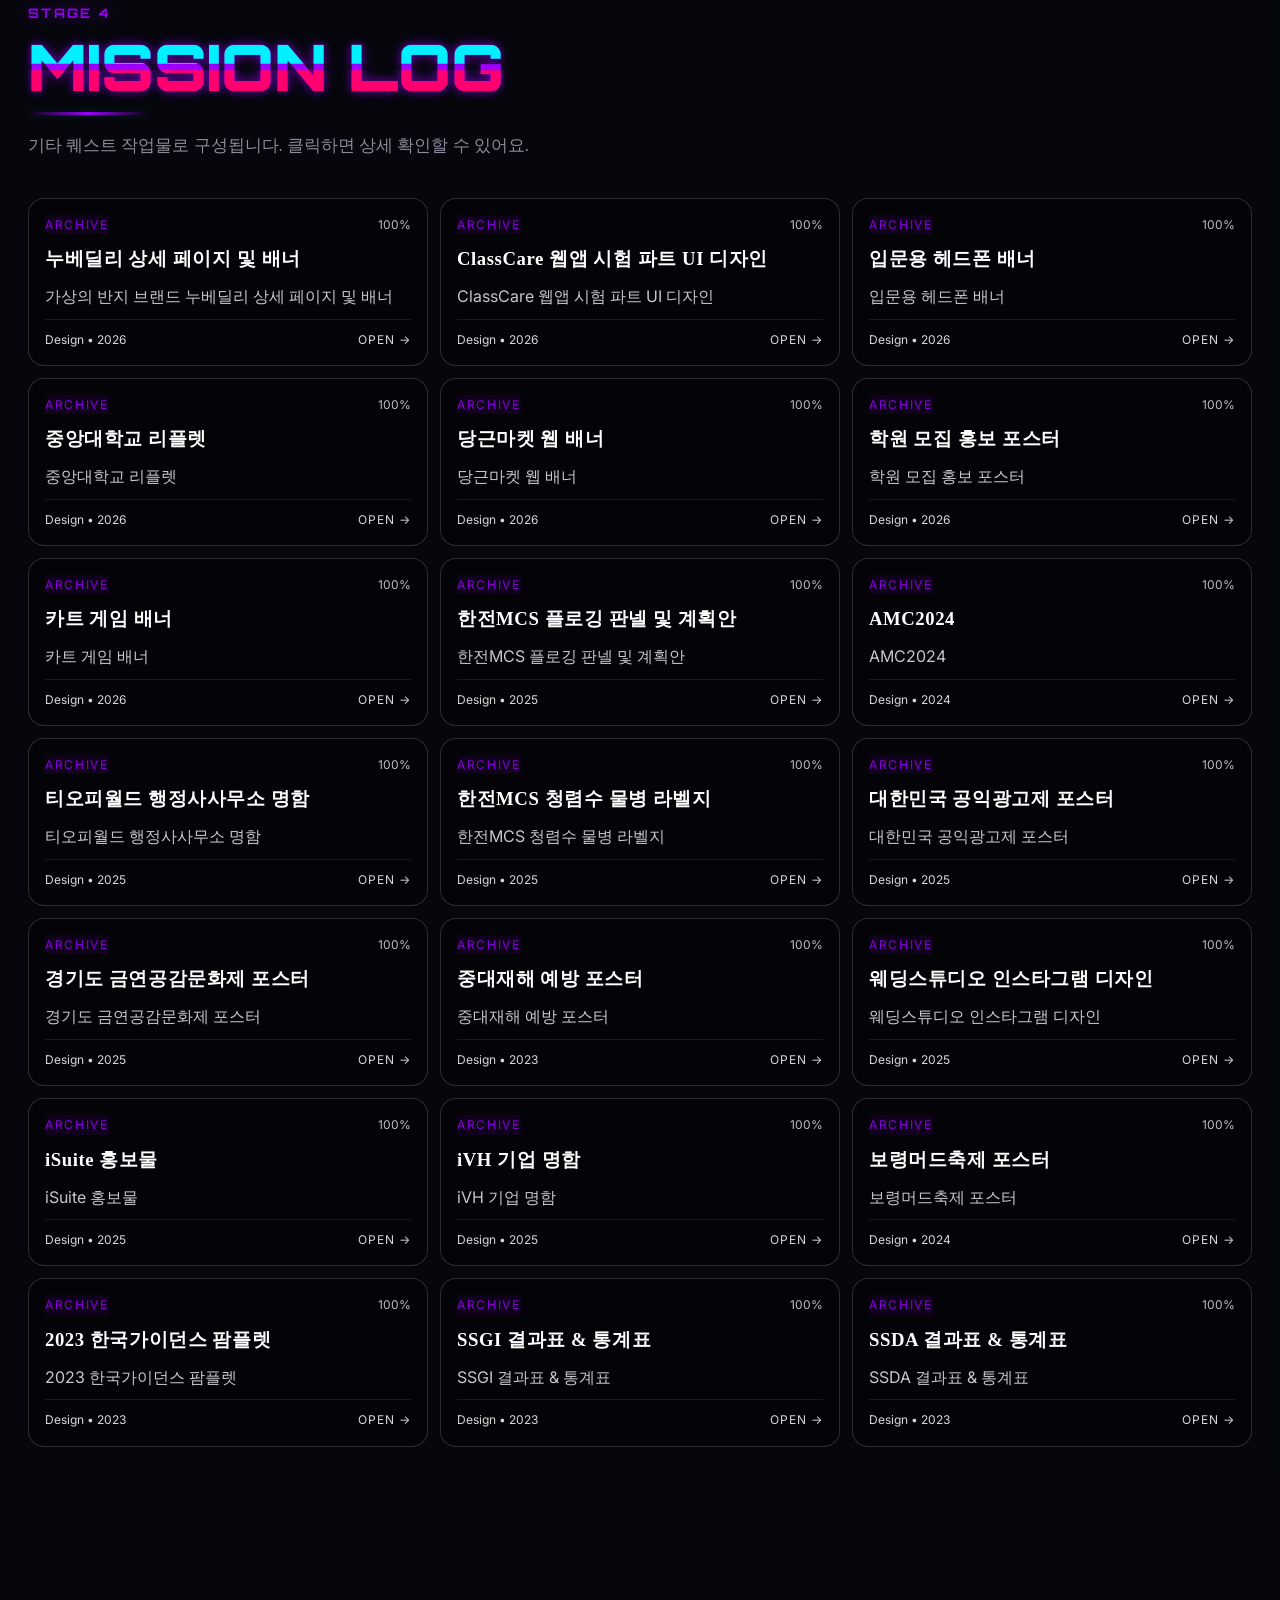
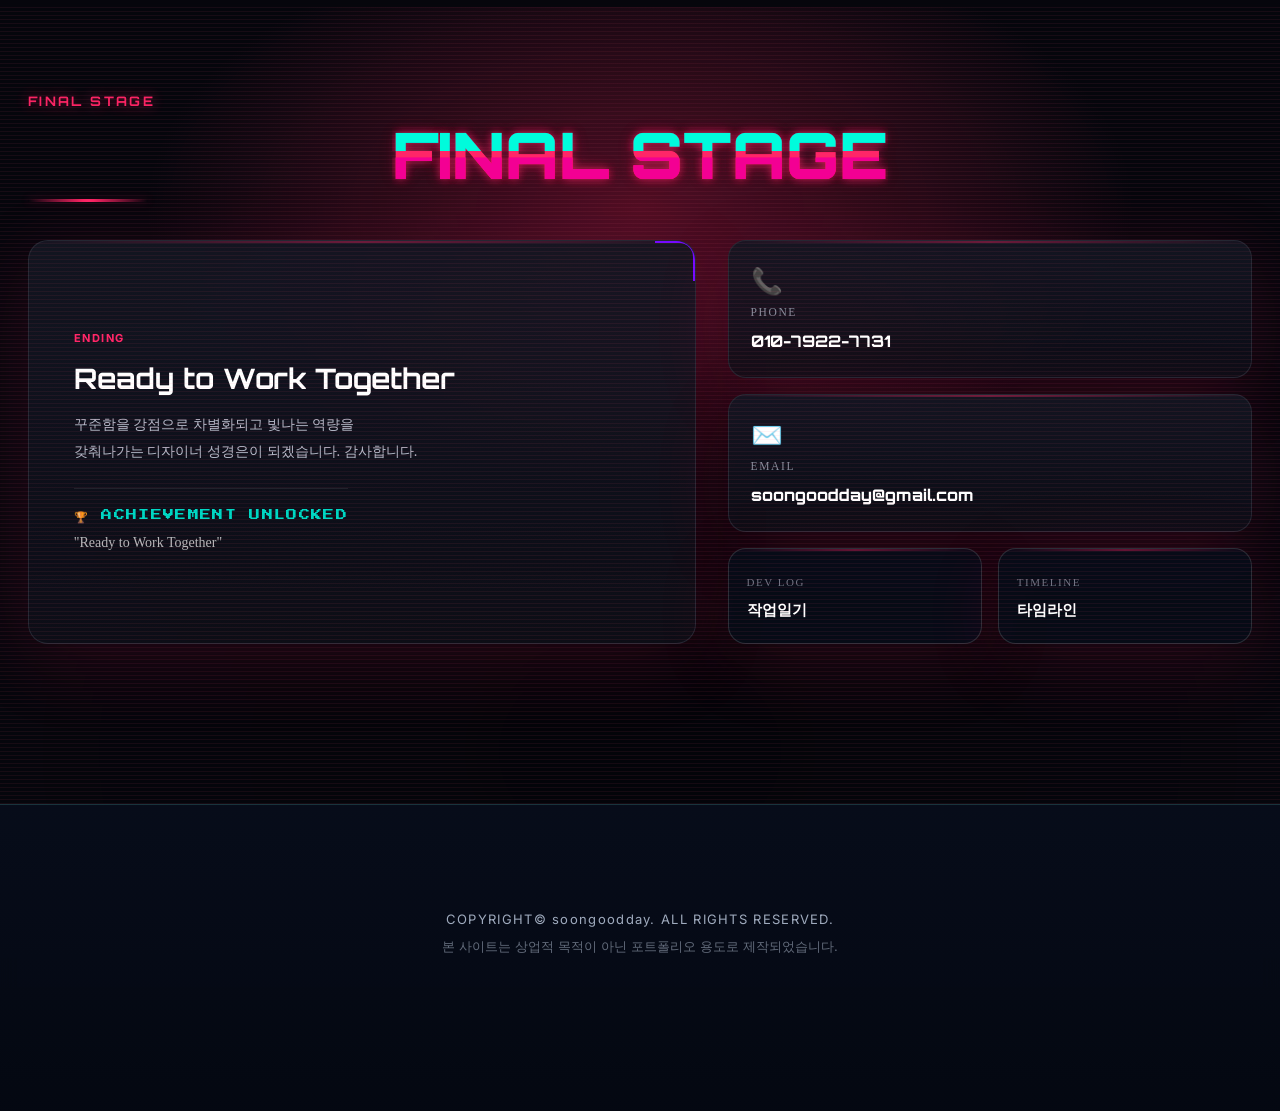
==== commit 0e0d9e63: "복사 완료" ====
--- a/index-dark.html
+++ b/index-dark.html
@@ -853,6 +853,10 @@
 
   </div>
 
+  <div class="copy-toast" id="copyToast" aria-hidden="true">
+    복사 완료!
+  </div>
+
   <script src="script/main-dark.js"></script>
 
   <script>
--- a/css/style-dark.css
+++ b/css/style-dark.css
@@ -8014,4 +8014,54 @@
 
 }
 
+}
+
+
+
+
+/* ==========================
+COPY TOAST
+========================== */
+
+.copy-toast{
+position:fixed;
+left:50%;
+bottom:32px;
+transform:translateX(-50%) translateY(16px);
+z-index:13000;
+
+padding:12px 18px;
+border-radius:999px;
+border:1px solid rgba(255,255,255,.12);
+
+background:
+linear-gradient(180deg, rgba(22,22,34,.96), rgba(12,12,20,.94));
+
+box-shadow:
+0 12px 30px rgba(0,0,0,.35),
+inset 0 1px 0 rgba(255,255,255,.05);
+
+font-family:'NeoDonggeunmo';
+font-size:.82rem;
+line-height:1;
+color:var(--white);
+
+opacity:0;
+pointer-events:none;
+transition:
+opacity .22s ease,
+transform .22s ease;
+}
+
+.copy-toast.is-show{
+opacity:1;
+transform:translateX(-50%) translateY(0);
+}
+
+@media (max-width:640px){
+.copy-toast{
+bottom:24px;
+padding:11px 16px;
+font-size:.75rem;
+}
 }
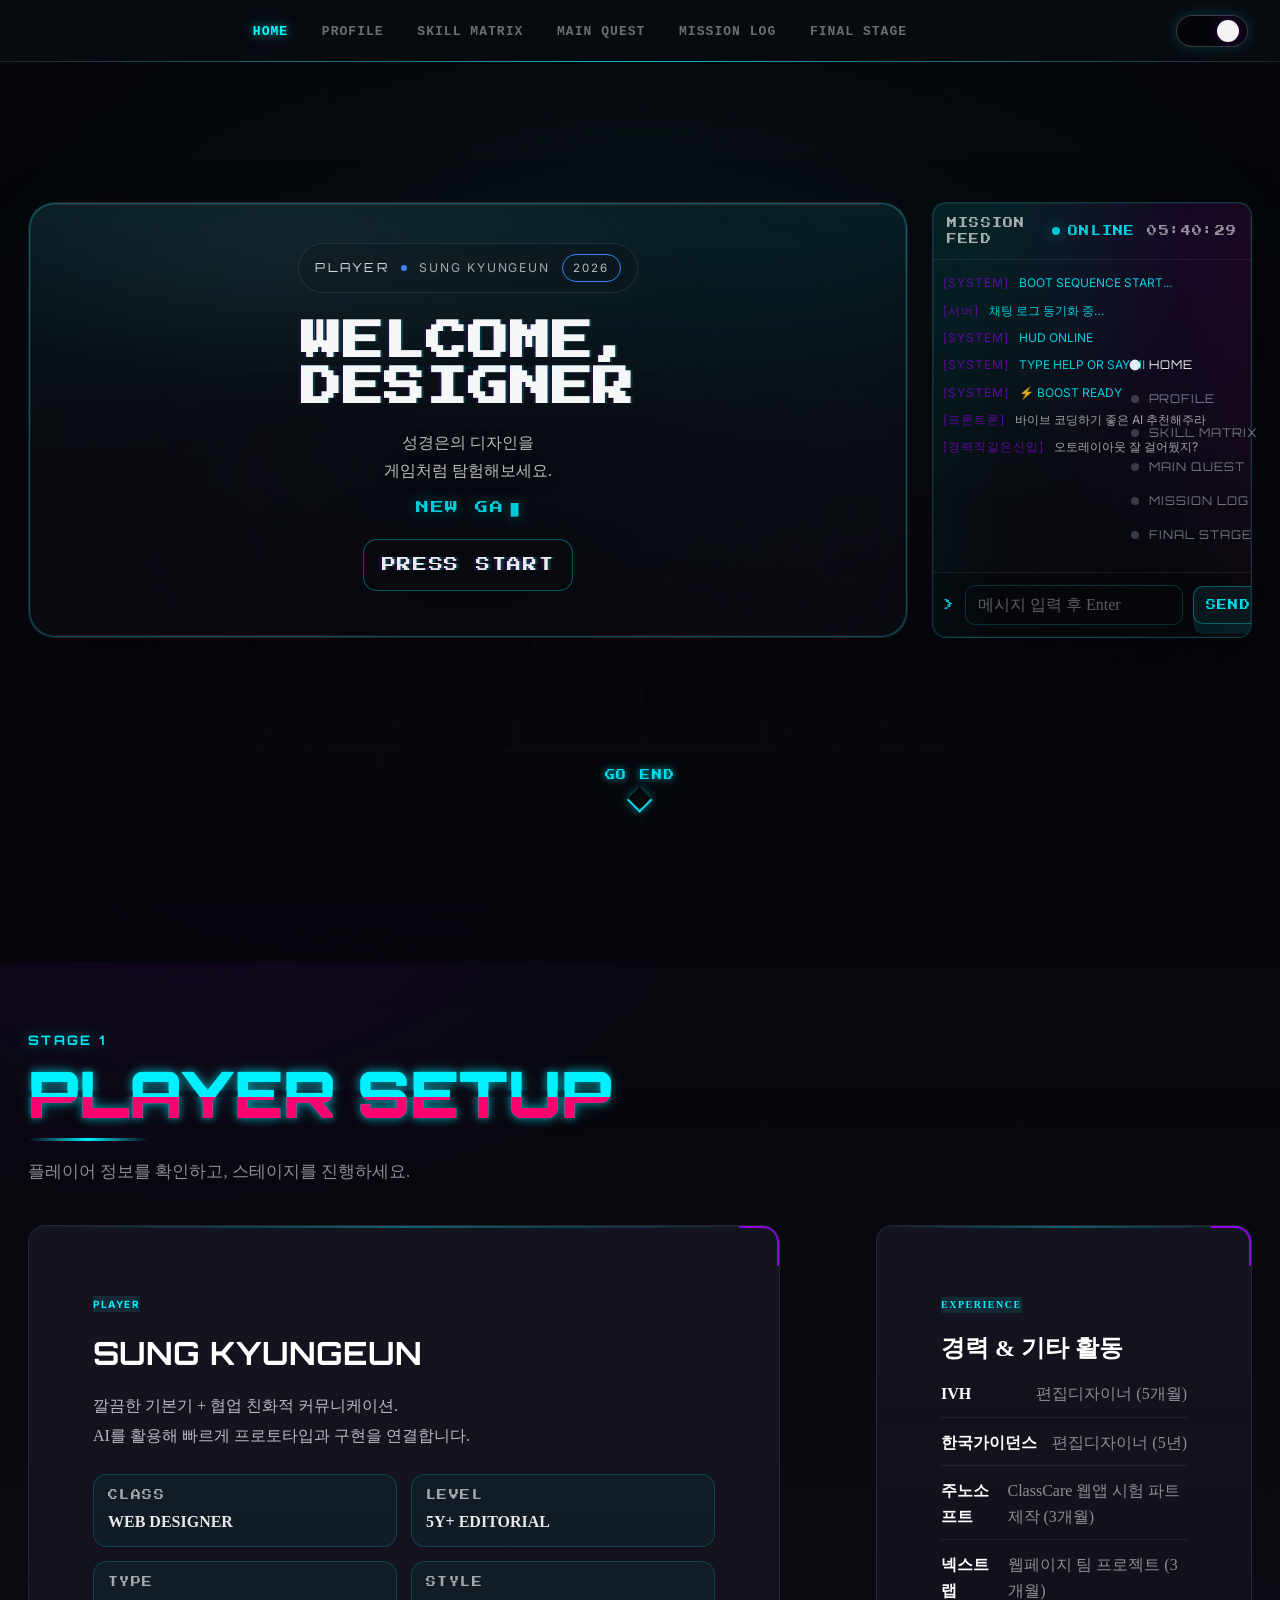
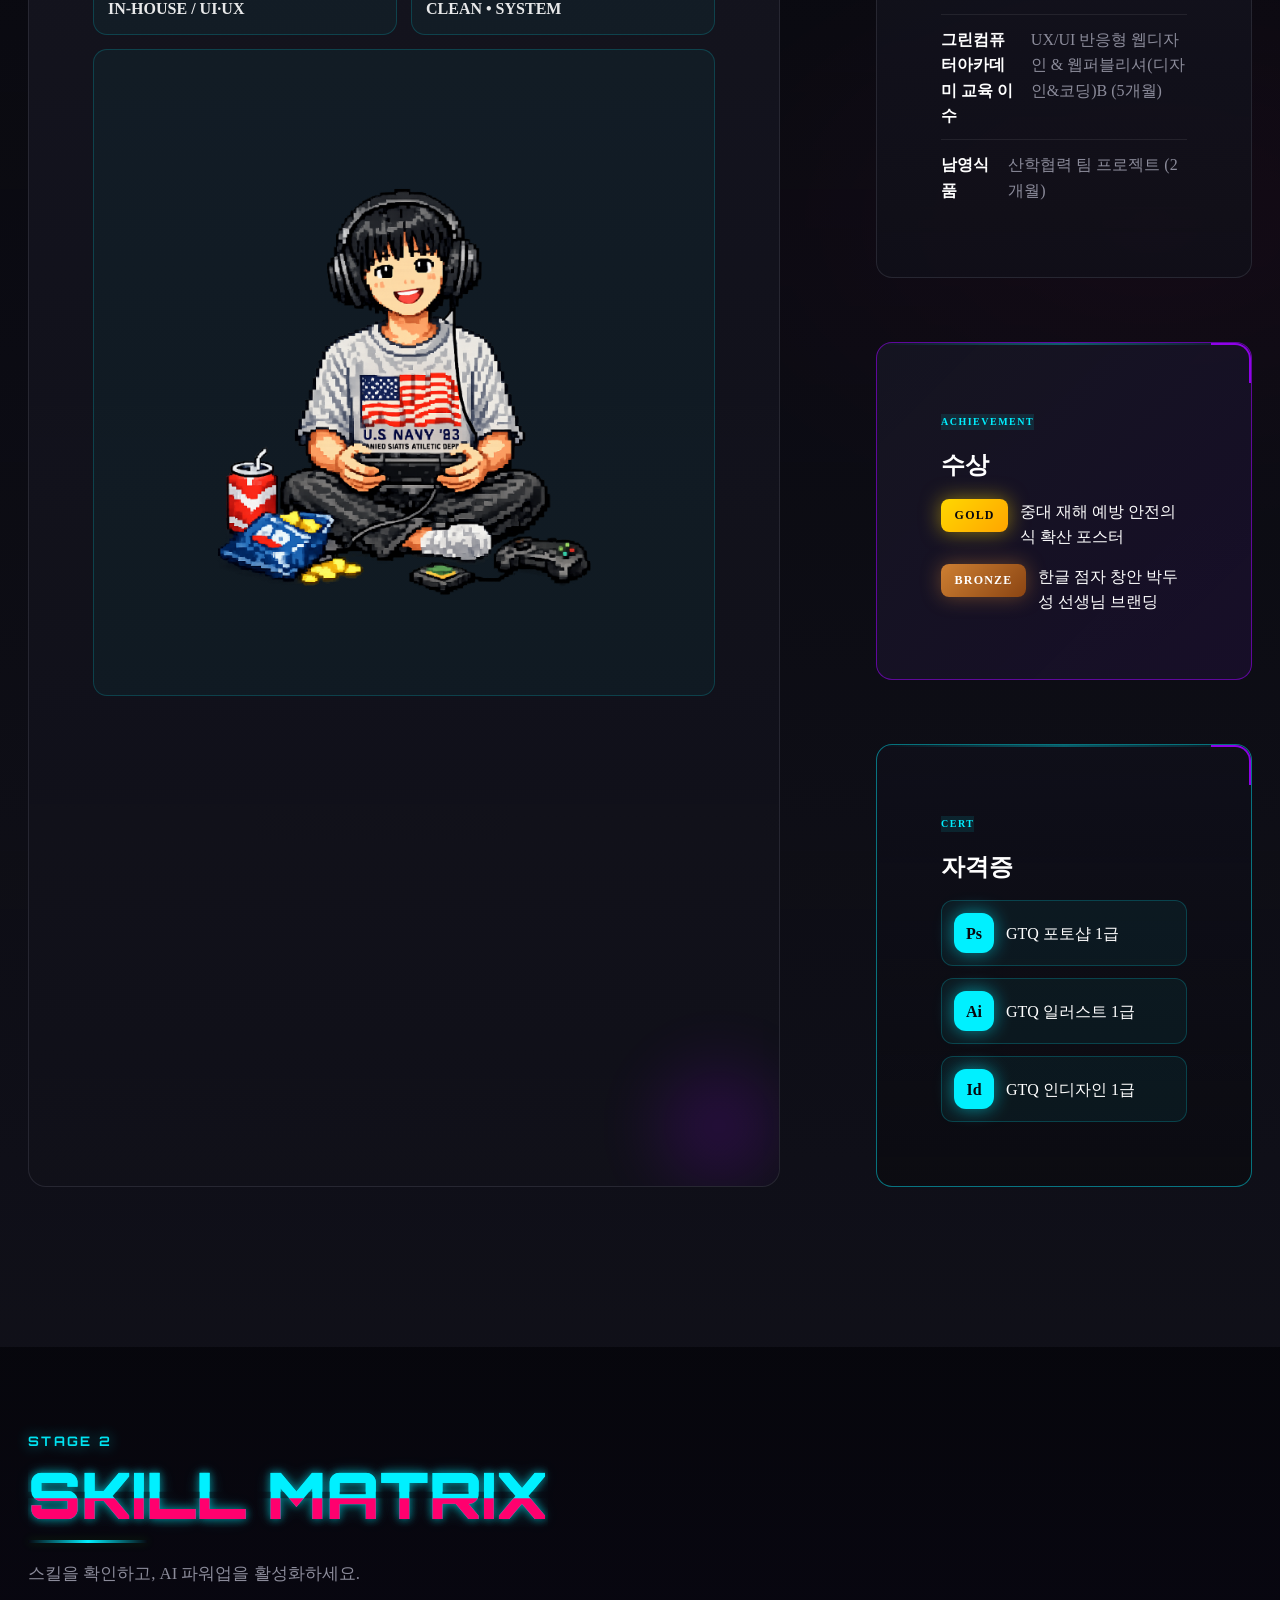
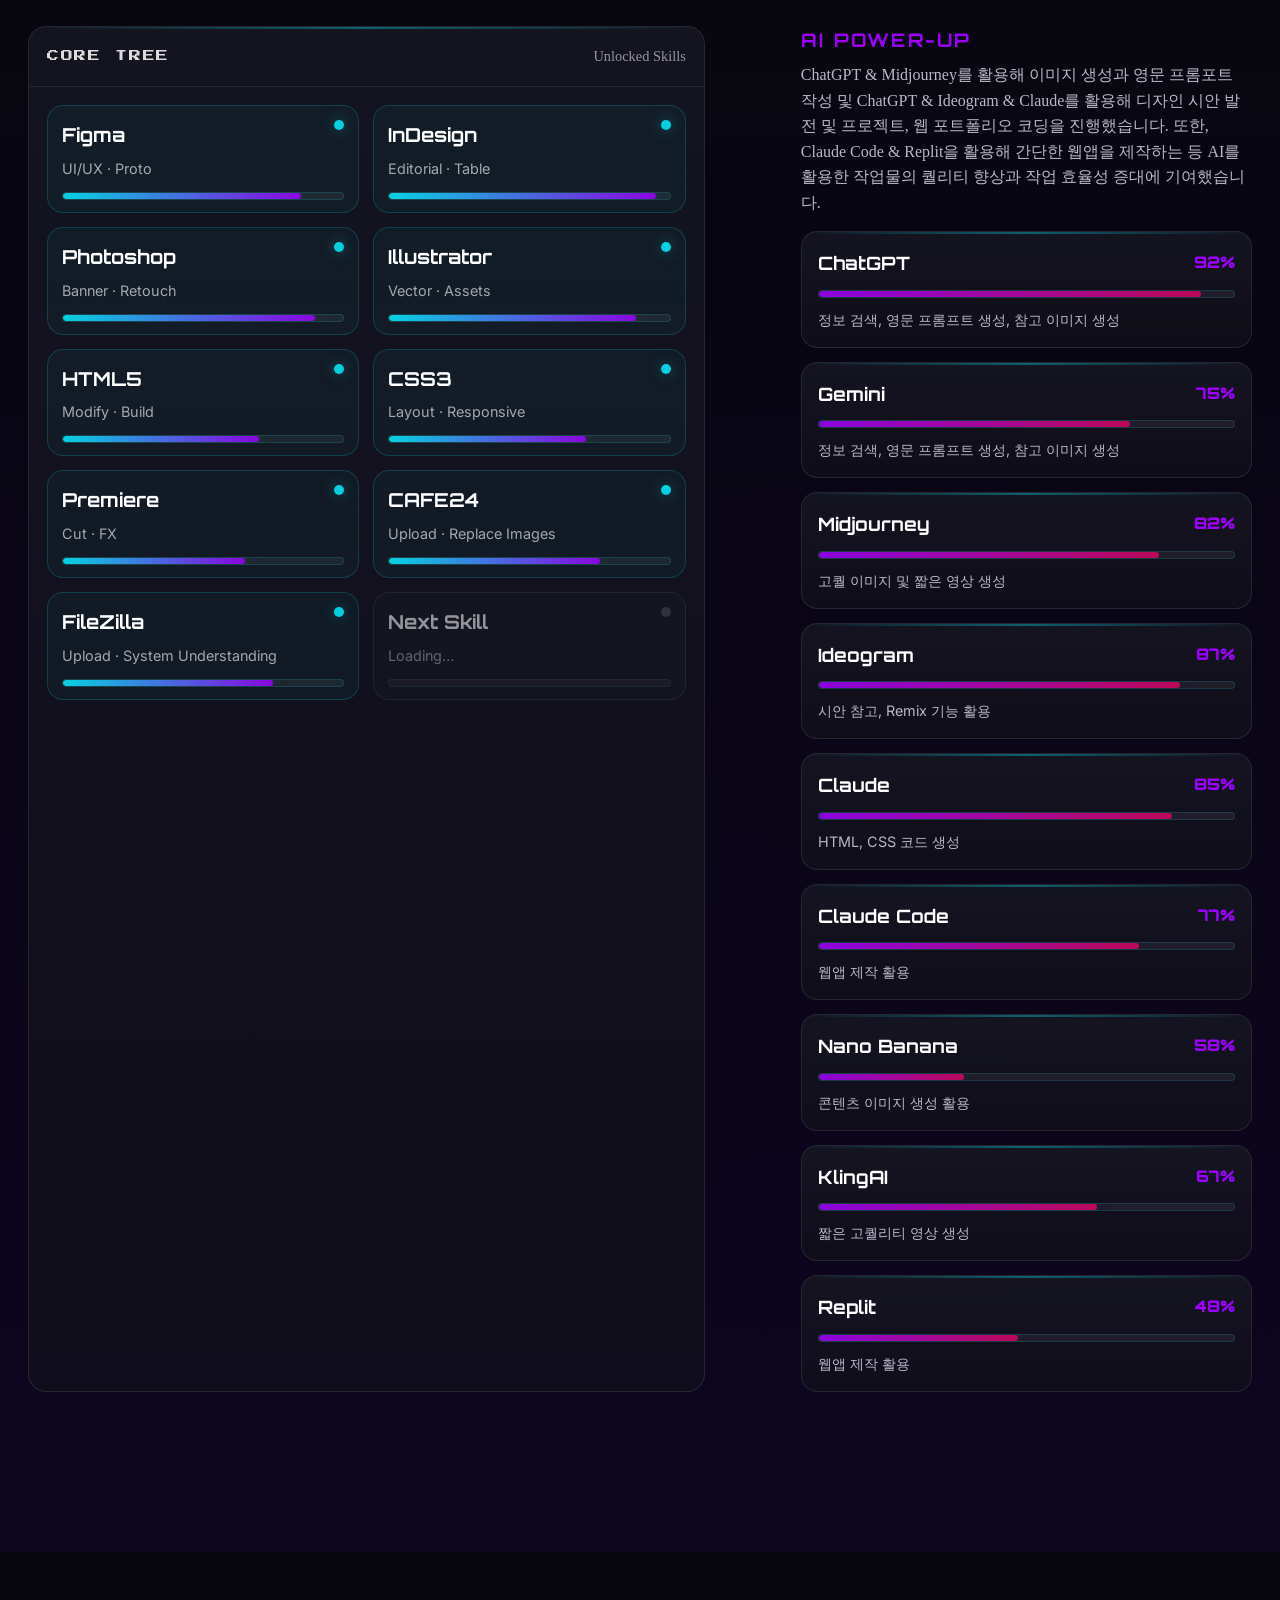
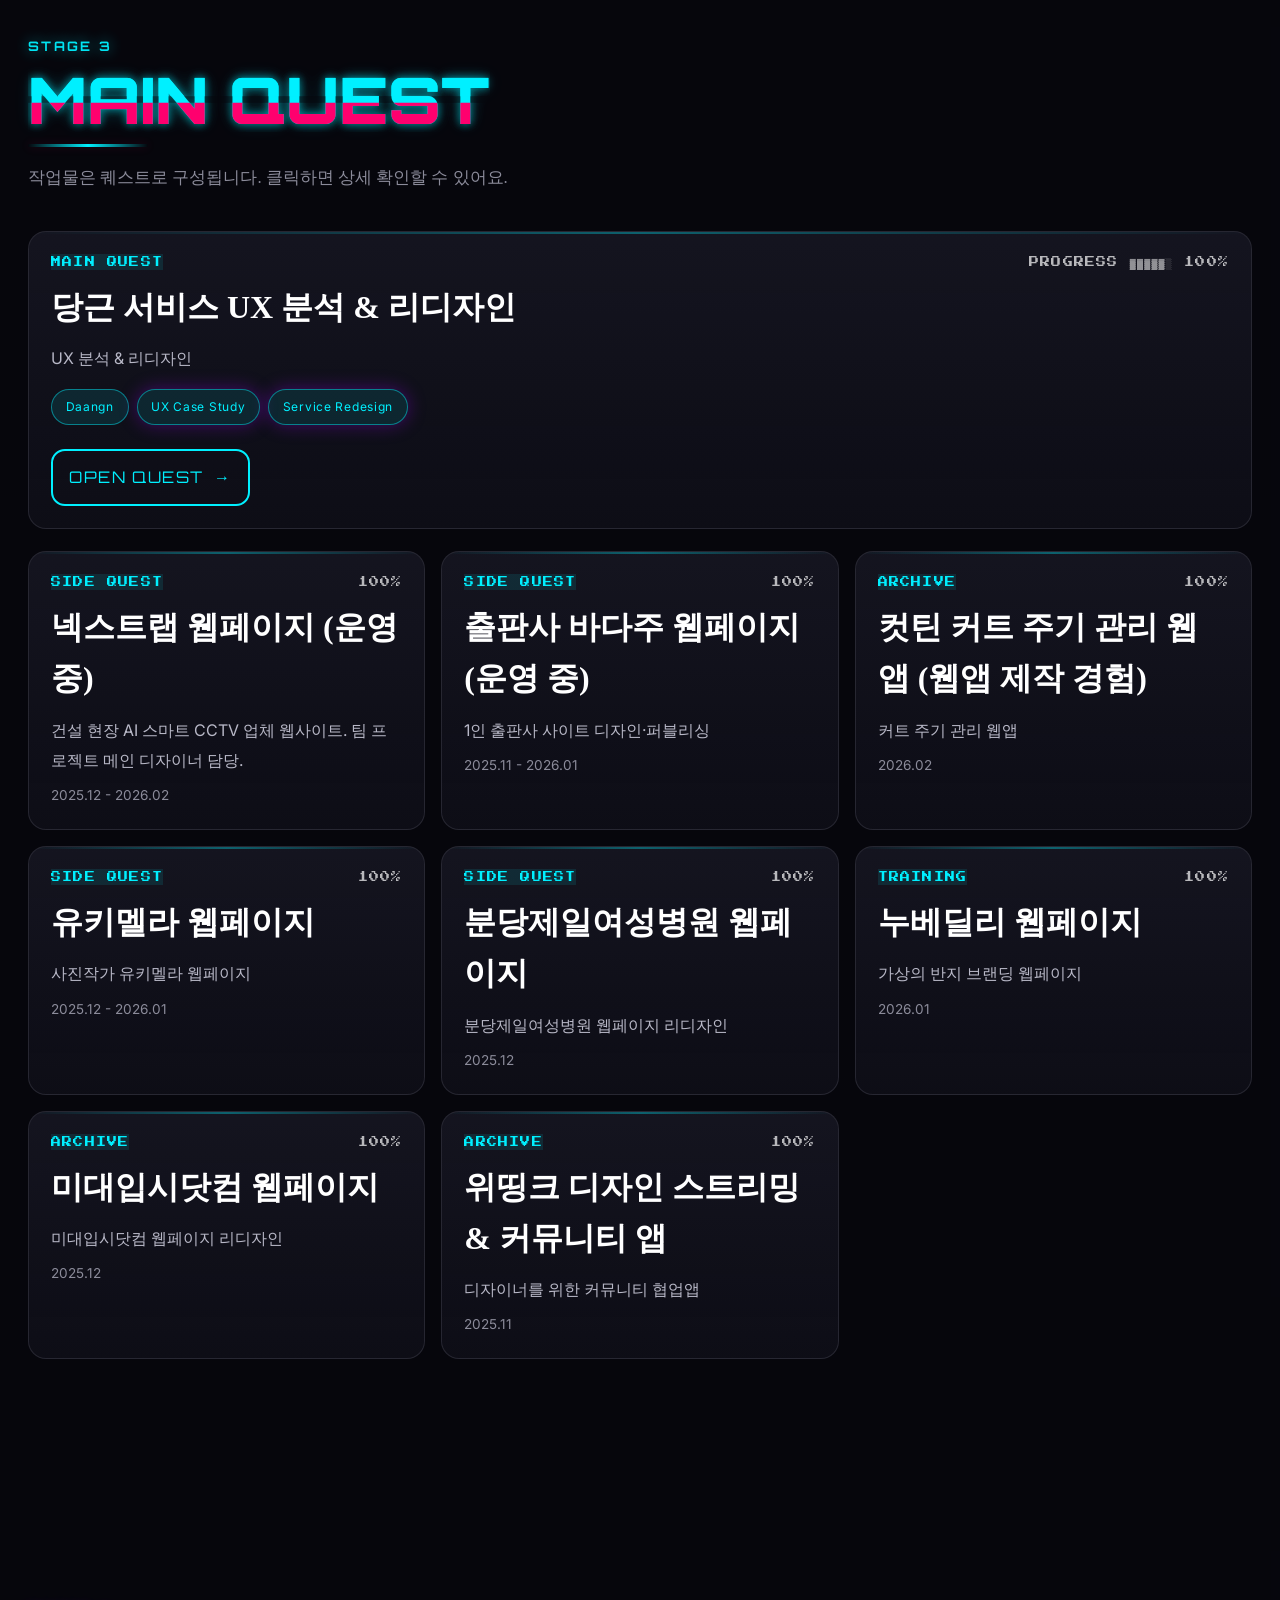
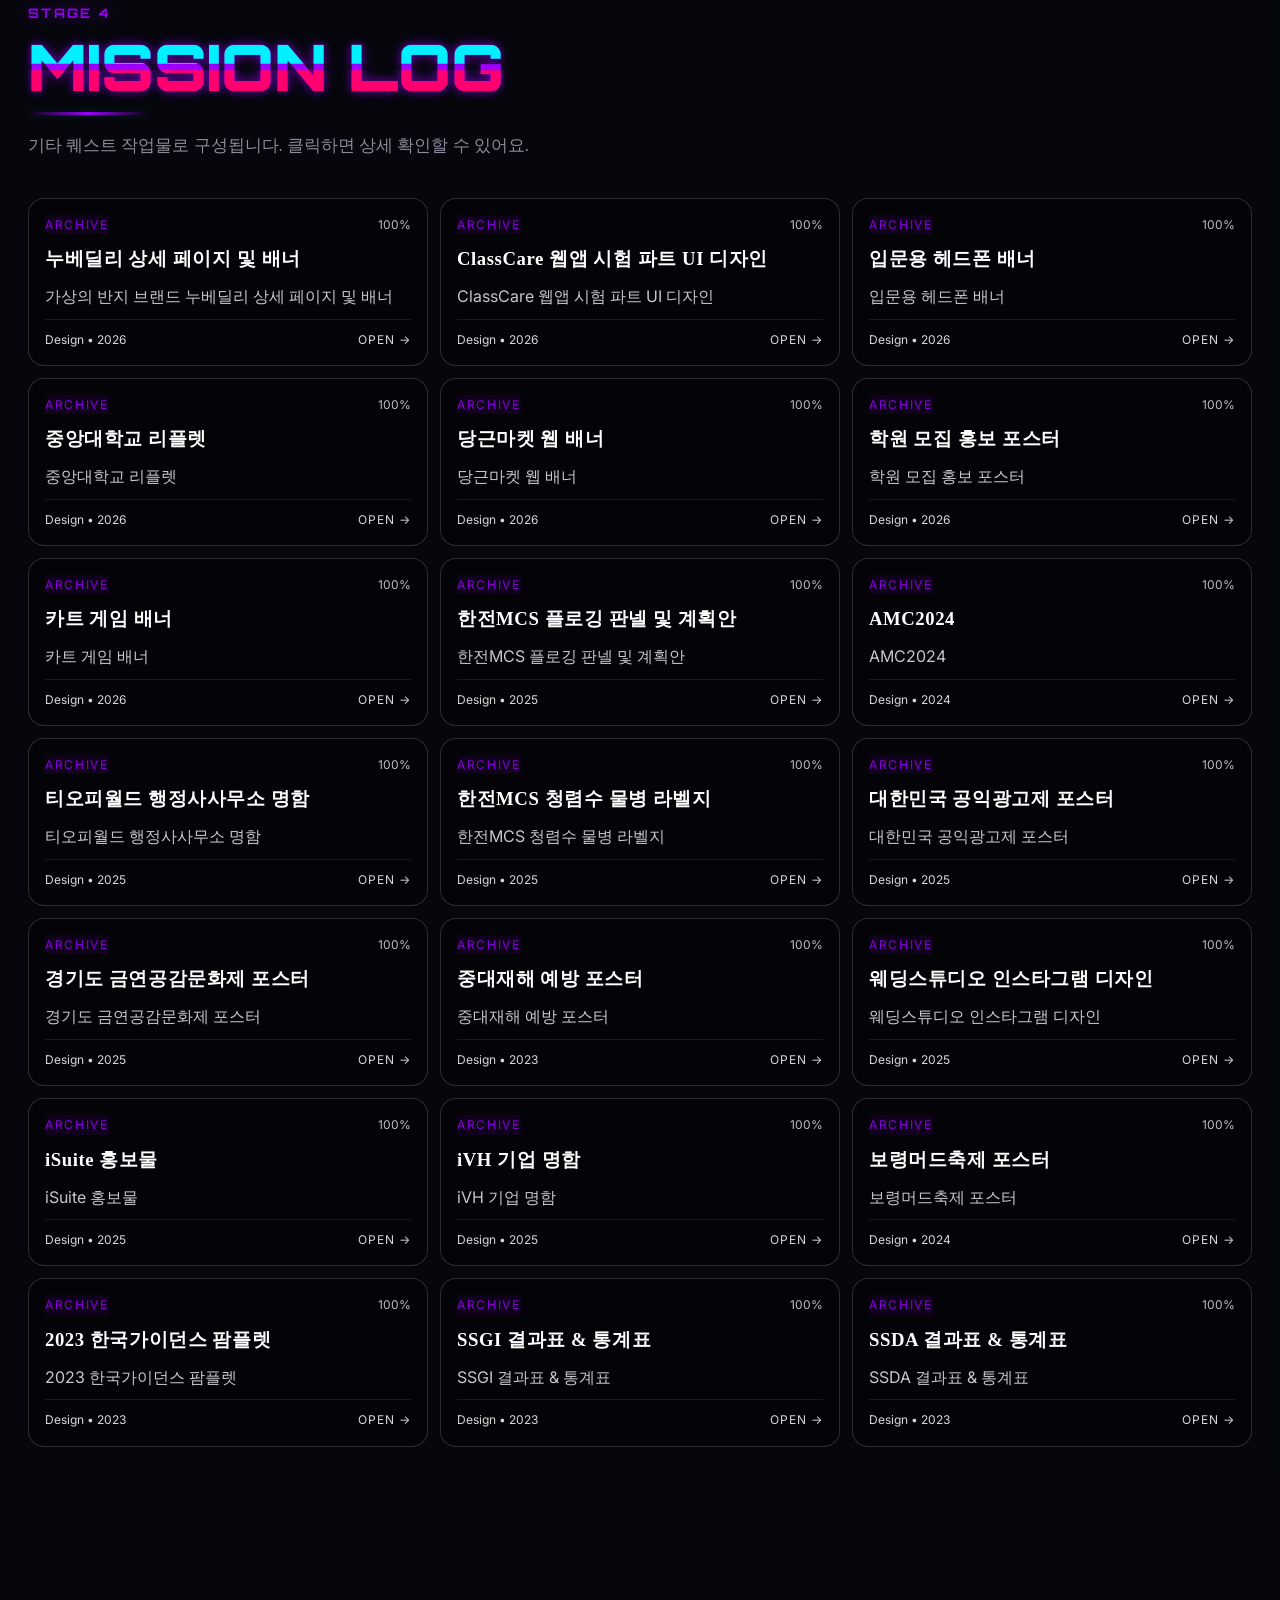
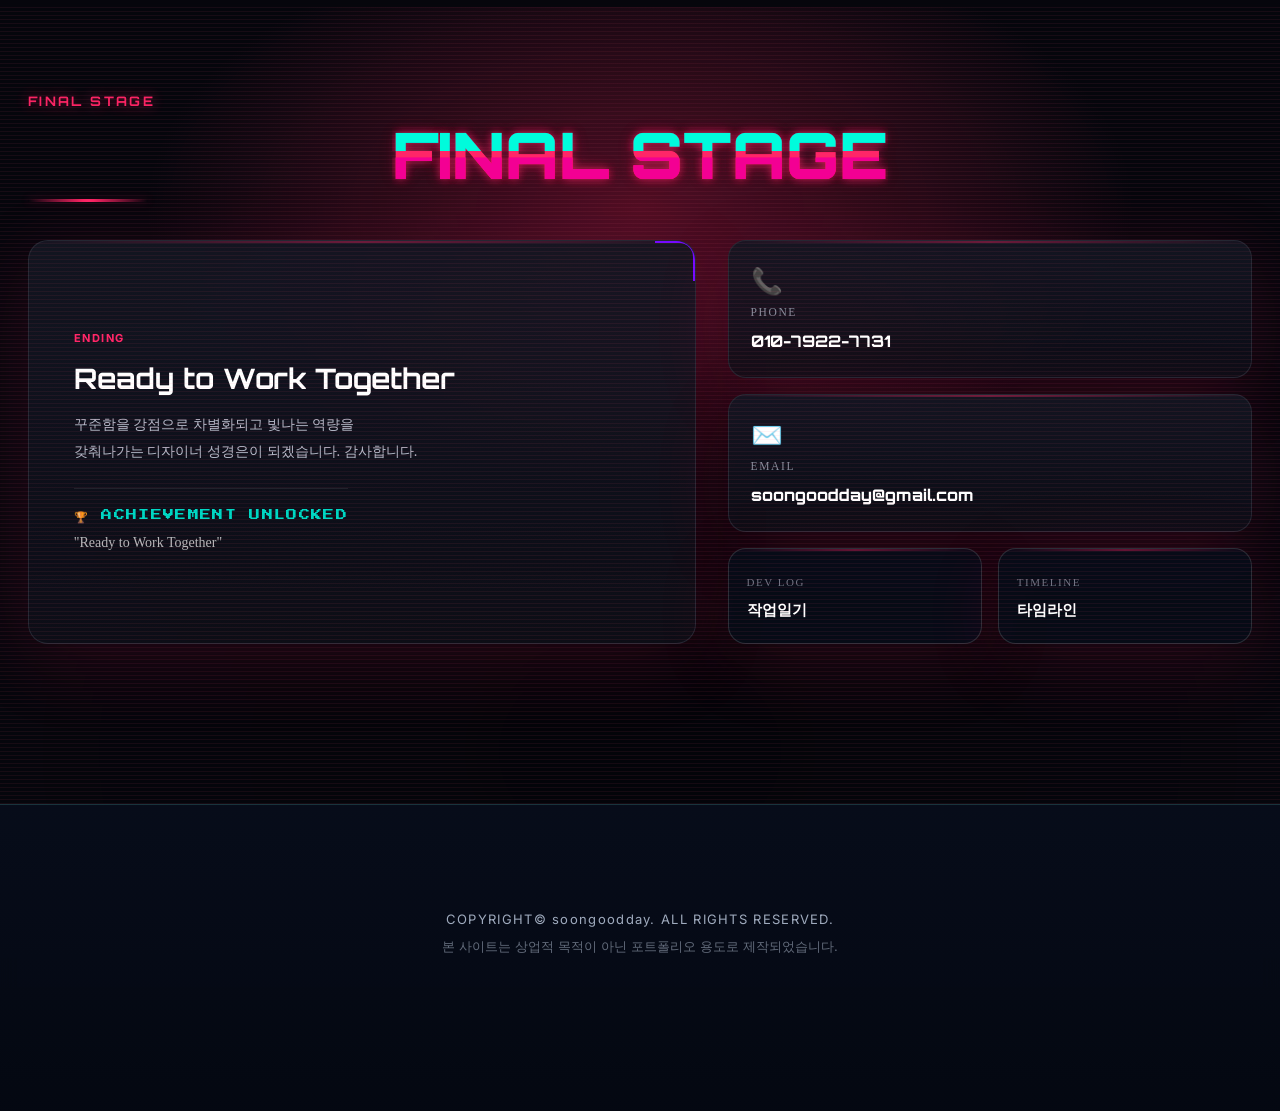
==== commit 5f32fd92: "260322 내용 수정" ====
--- a/index-dark.html
+++ b/index-dark.html
@@ -4,7 +4,7 @@
 <head>
   <meta charset="UTF-8" />
   <meta name="viewport" content="width=device-width, initial-scale=1.0, maximum-scale=1.0">
-  <title>UI UX 디자이너 성경은 - 포트폴리오</title>
+  <title>디자이너 성경은 - 포트폴리오</title>
 
   <link rel="preconnect" href="https://fonts.googleapis.com" />
   <link rel="preconnect" href="https://fonts.gstatic.com" crossorigin />
@@ -144,7 +144,7 @@
           </h1>
 
           <p class="hero-description">
-            UI UX 디자이너 성경은의 작업과 경험을<br>
+            성경은의 디자인을<br>
             게임처럼 탐험해보세요.
           </p>
 
@@ -532,7 +532,7 @@
             data-preview="images/ukymelar_mac_pixel.png">
             <div class="quest-top"><span class="quest-type">SIDE QUEST</span><span class="quest-progress">100%</span>
             </div>
-            <h3 class="quest-title">유키멜라 웹페이지 (운영 중)</h3>
+            <h3 class="quest-title">유키멜라 웹페이지</h3>
             <p class="quest-desc">사진작가 유키멜라 웹페이지</p>
             <div class="quest-meta">2025.12 - 2026.01</div>
           </article>
